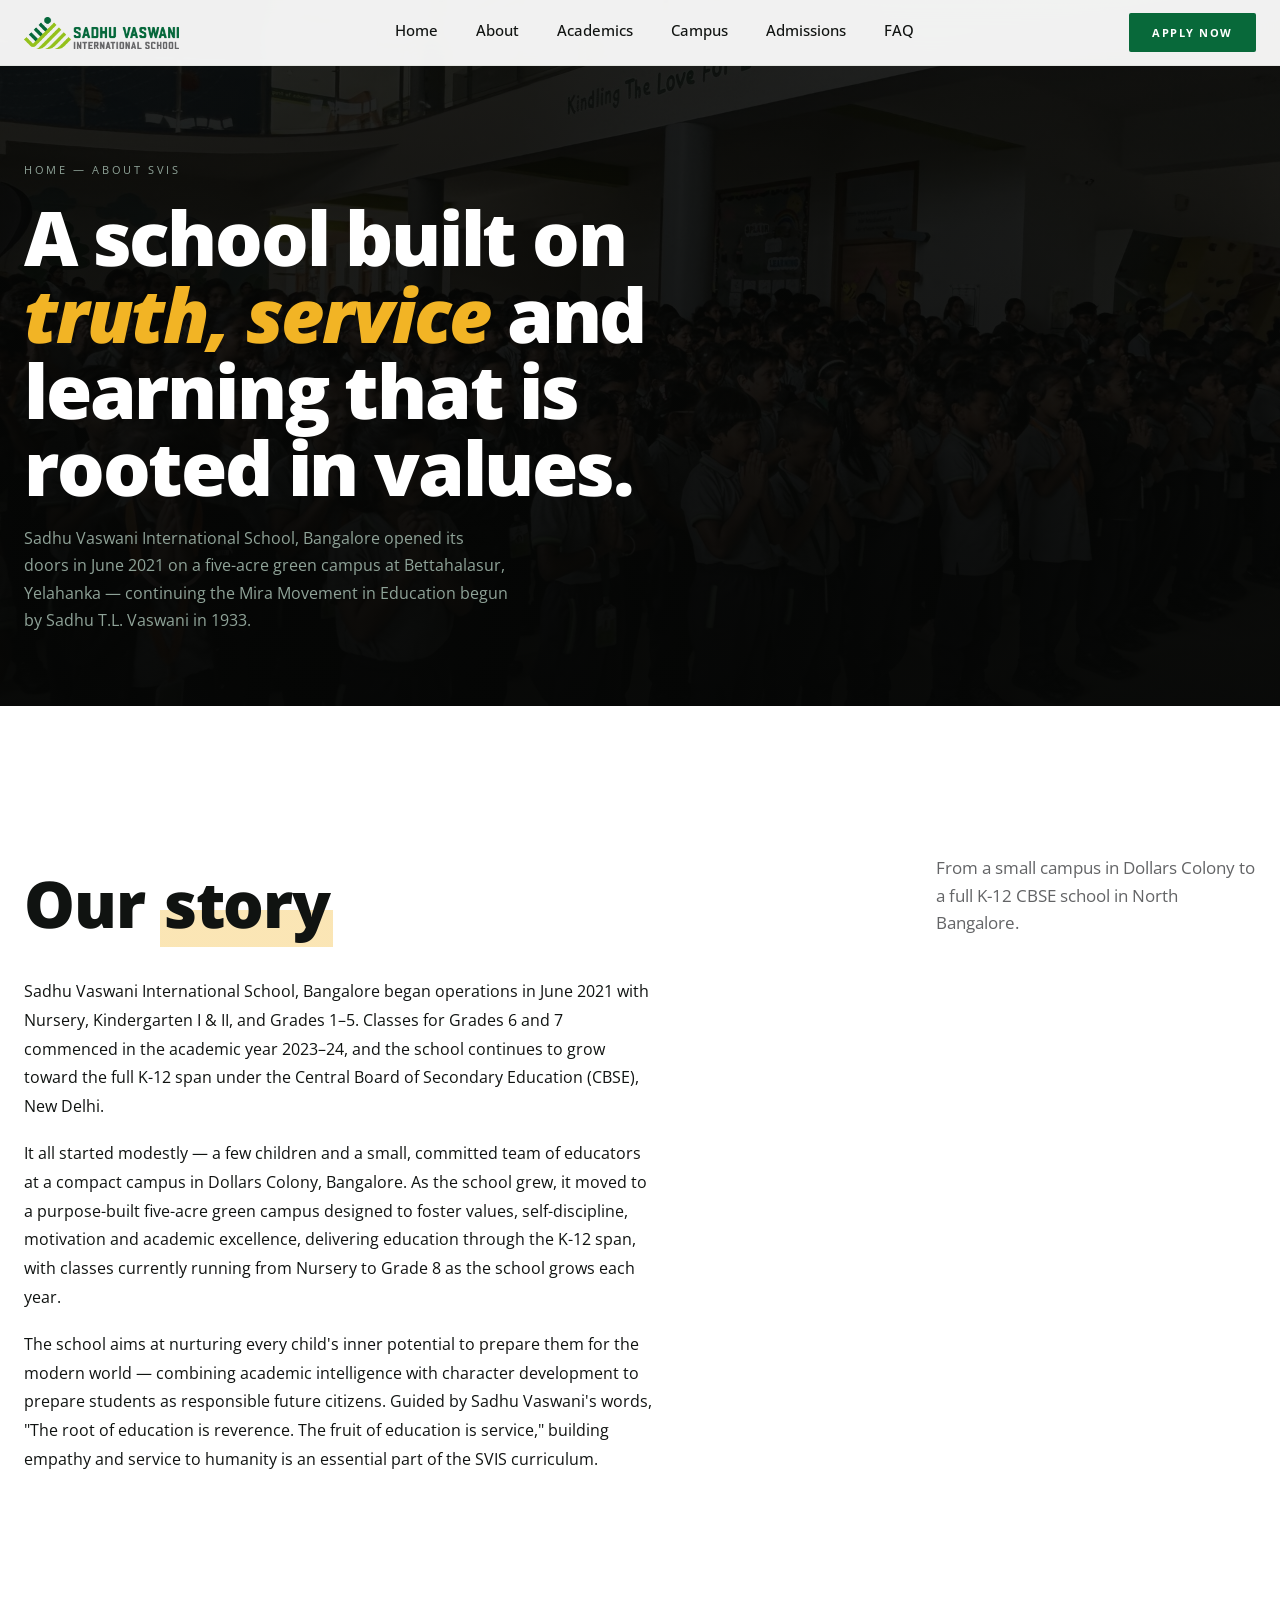
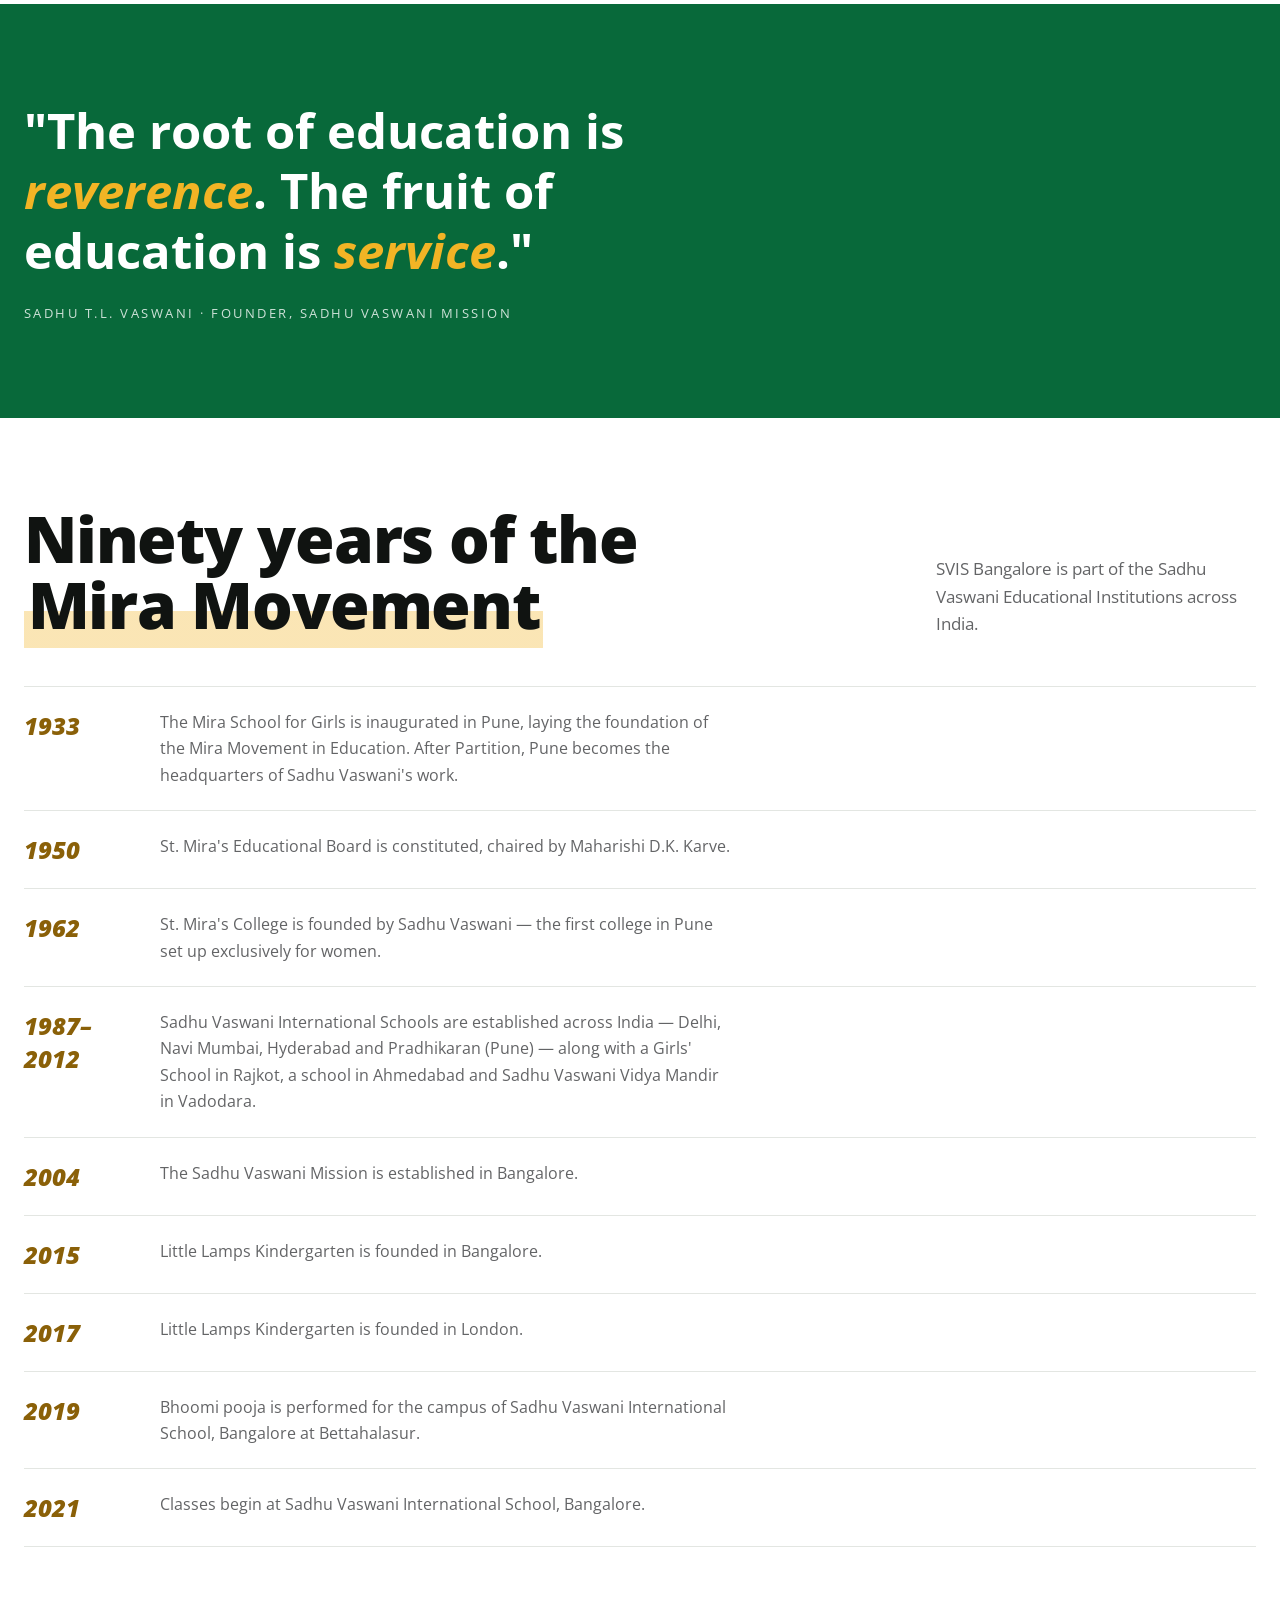
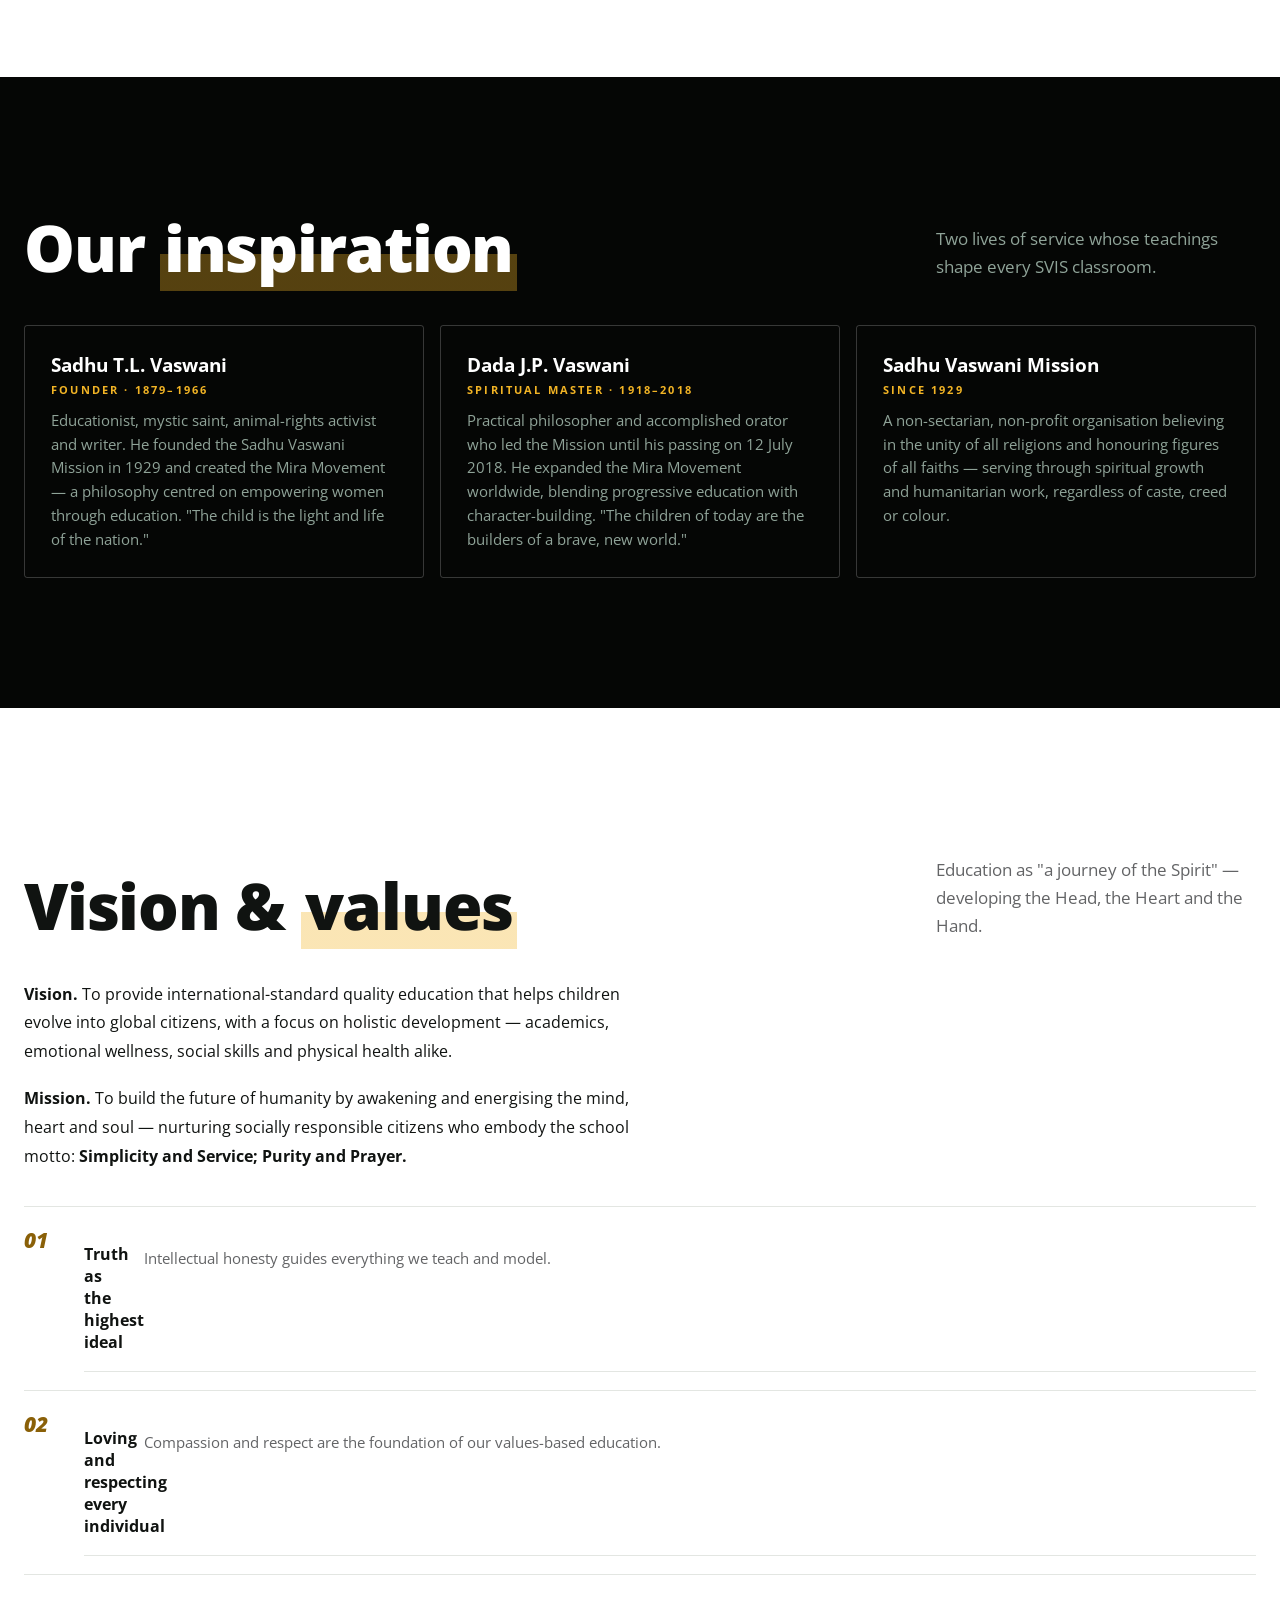
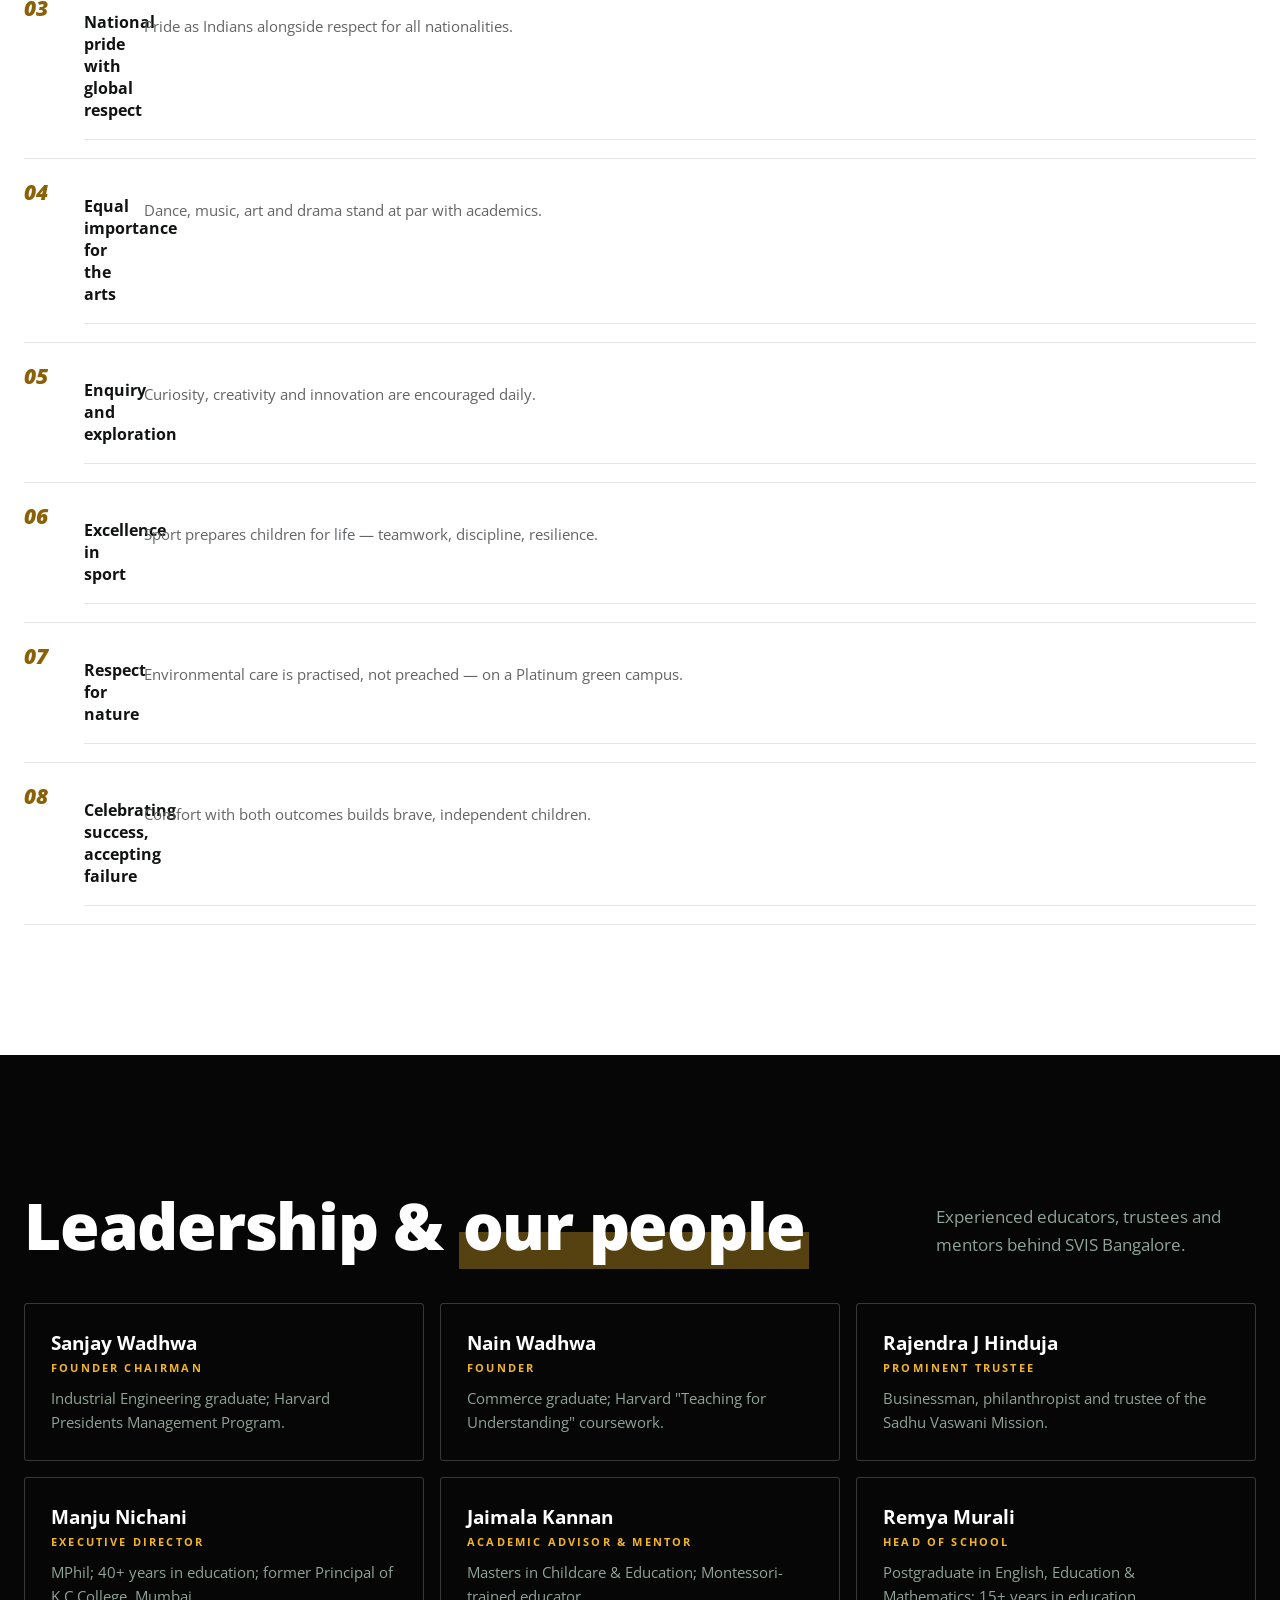
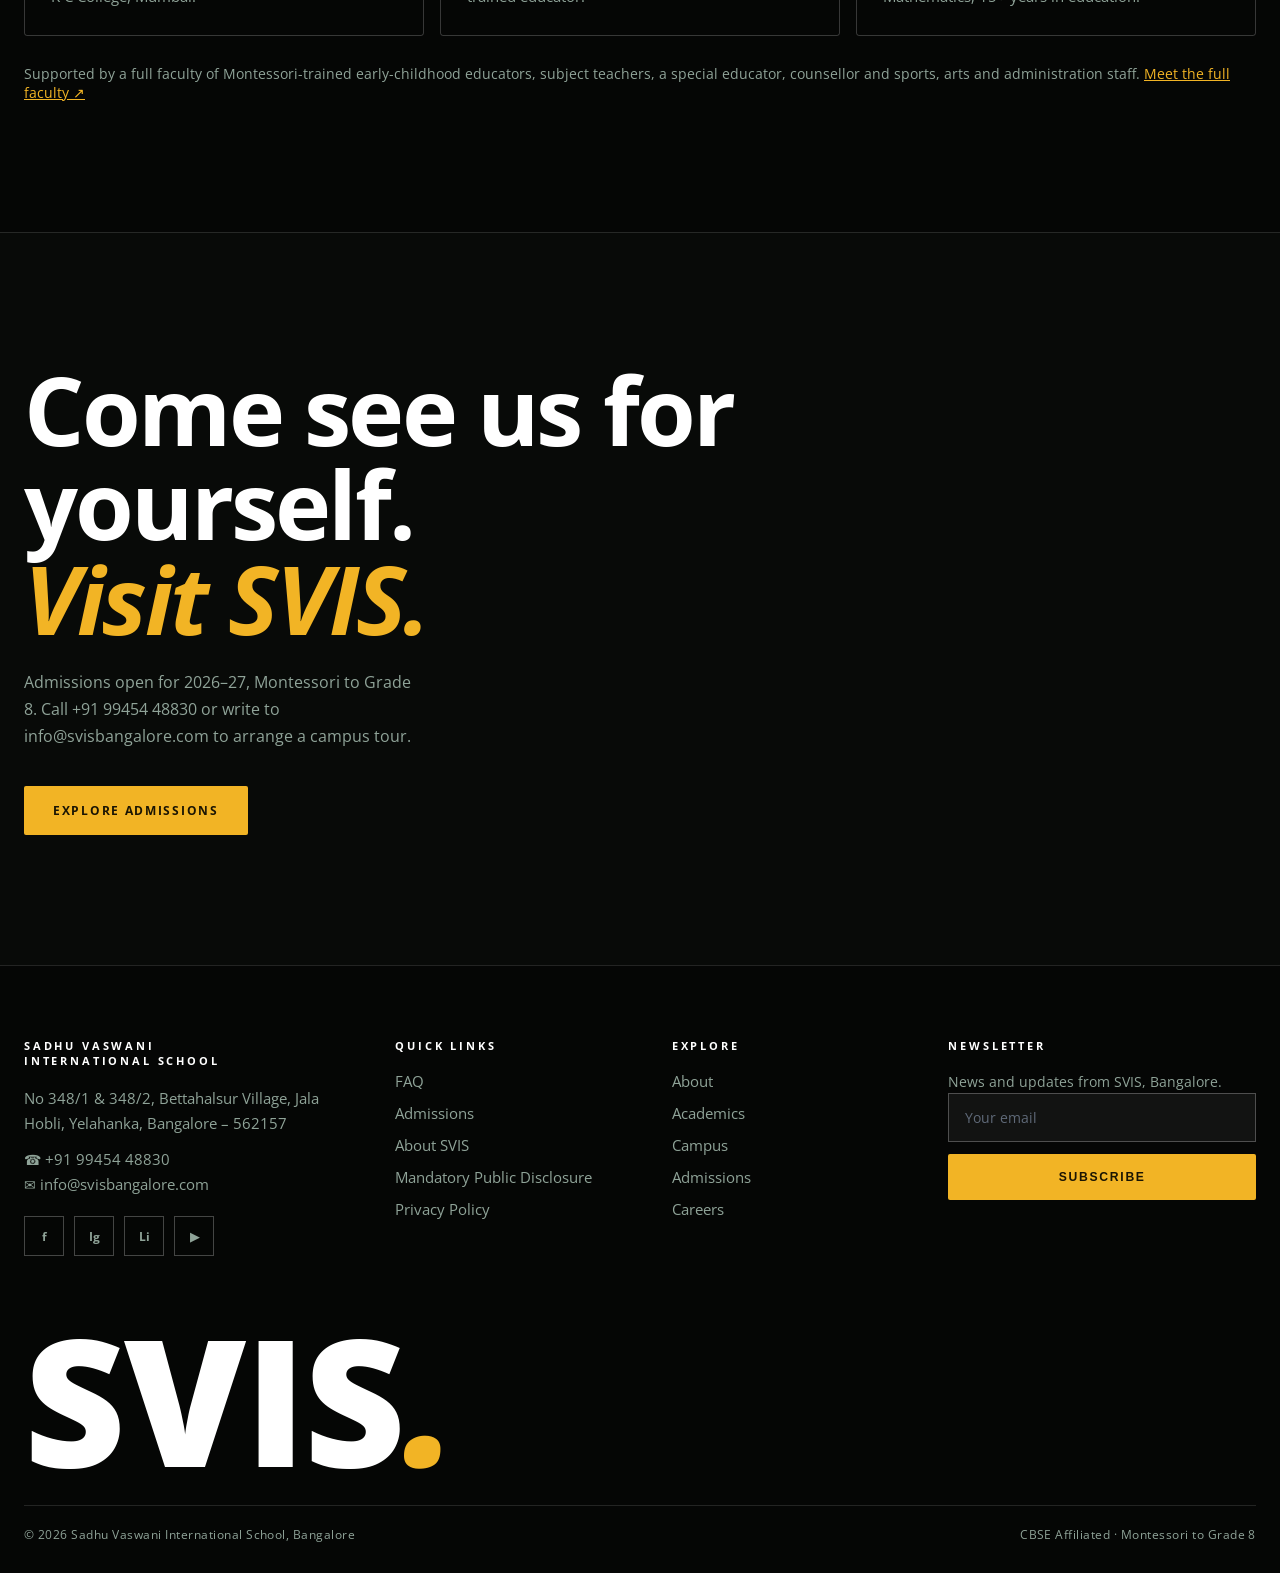
==== about.html @ 050aea16 "Rebuild as full SEO + AI-search-optimized multi-page site - 4 pages: home, about (history/inspiratio" ====
<!DOCTYPE html>
<html lang="en">
<head>
<meta charset="UTF-8">
<meta name="viewport" content="width=device-width, initial-scale=1.0">
<title>About SVIS Bangalore — History, Inspiration &amp; Values | Sadhu Vaswani International School</title>
<meta name="description" content="The story of Sadhu Vaswani International School Bangalore: founded June 2021 on a 5-acre green campus in Bettahalasur, Yelahanka, guided by the Mira Movement in Education of Sadhu T.L. Vaswani and Dada J.P. Vaswani. History, vision, mission and values.">
<link rel="canonical" href="https://svisbangalore.com/about.html">
<meta name="robots" content="index, follow, max-image-preview:large, max-snippet:-1">
<meta property="og:type" content="article">
<meta property="og:site_name" content="SVIS Bangalore">
<meta property="og:title" content="About SVIS Bangalore — History, Inspiration &amp; Values">
<meta property="og:description" content="Founded June 2021 on a 5-acre green campus in North Bangalore, part of the Sadhu Vaswani Mission's Mira Movement in Education since 1933.">
<meta property="og:url" content="https://svisbangalore.com/about.html">
<meta property="og:locale" content="en_IN">
<meta property="og:image" content="https://svisbangalore.com/images/hero-assembly-hall.jpg">
<meta name="twitter:card" content="summary_large_image">
<meta name="twitter:title" content="About SVIS Bangalore — History, Inspiration &amp; Values">
<meta name="twitter:description" content="Founded June 2021, part of the Mira Movement in Education. Vision, mission, values and leadership of SVIS Bangalore.">
<meta name="twitter:image" content="https://svisbangalore.com/images/hero-assembly-hall.jpg">
<link rel="icon" type="image/png" sizes="32x32" href="logo/favicon-32.png">
<link rel="icon" type="image/png" sizes="512x512" href="logo/favicon-512.png">
<link rel="apple-touch-icon" href="logo/favicon-512.png">
<link rel="preconnect" href="https://fonts.googleapis.com">
<link rel="preconnect" href="https://fonts.gstatic.com" crossorigin>
<link href="https://fonts.googleapis.com/css2?family=Open+Sans:ital,wght@0,300..800;1,300..800&display=swap" rel="stylesheet">
<link rel="stylesheet" href="assets/svis.css">
<script type="application/ld+json">
{
  "@context": "https://schema.org",
  "@graph": [
    {
      "@type": "AboutPage",
      "@id": "https://svisbangalore.com/about.html#webpage",
      "url": "https://svisbangalore.com/about.html",
      "name": "About SVIS Bangalore — History, Inspiration & Values",
      "description": "The story, history, inspiration, vision, mission, values and leadership of Sadhu Vaswani International School Bangalore.",
      "isPartOf": { "@id": "https://svisbangalore.com/#website" },
      "about": { "@id": "https://svisbangalore.com/#school" },
      "primaryImageOfPage": "https://svisbangalore.com/images/hero-assembly-hall.jpg",
      "inLanguage": "en-IN",
      "breadcrumb": { "@id": "https://svisbangalore.com/about.html#breadcrumb" }
    },
    {
      "@type": "BreadcrumbList",
      "@id": "https://svisbangalore.com/about.html#breadcrumb",
      "itemListElement": [
        { "@type": "ListItem", "position": 1, "name": "Home", "item": "https://svisbangalore.com/" },
        { "@type": "ListItem", "position": 2, "name": "About SVIS", "item": "https://svisbangalore.com/about.html" }
      ]
    }
  ]
}
</script>
<style>
  body{background:var(--paper)}
  .page-hero{position:relative;background:var(--navy-3);color:var(--on-navy);padding:clamp(120px,18vh,190px) 0 clamp(40px,7vw,72px)}
  .page-hero img{position:absolute;inset:0;width:100%;height:100%;object-fit:cover;opacity:.28}
  .page-hero .veil{position:absolute;inset:0;background:linear-gradient(180deg,rgba(5,6,5,.55),rgba(5,6,5,.92))}
  .page-hero .crumbs{position:relative;z-index:2;font-size:.68rem;letter-spacing:.24em;text-transform:uppercase;color:var(--on-navy-muted);margin-bottom:22px}
  .page-hero .crumbs a{color:inherit;text-decoration:none}
  .page-hero h1{position:relative;z-index:2;font-size:clamp(2.3rem,6.4vw,4.6rem);line-height:1.04;max-width:18ch;color:var(--on-navy)}
  .page-hero .lede{position:relative;z-index:2;margin-top:20px;max-width:54ch;color:var(--on-navy-muted);line-height:1.7}
  .prose{max-width:70ch;line-height:1.8;color:var(--text)}
  .prose+.prose{margin-top:18px}
  .timeline{margin-top:48px;border-top:1px solid var(--line)}
  .timeline div{display:grid;grid-template-columns:110px 1fr;gap:8px 26px;padding-block:22px;border-bottom:1px solid var(--line)}
  .timeline b{font-family:var(--disp);font-style:italic;font-weight:900;font-size:1.5rem;color:#8A6008}
  :root[data-theme="dark"] .timeline b{color:var(--gold)}
  .timeline p{color:var(--muted);line-height:1.65;max-width:64ch}
  .quote-band{background:var(--brand);color:#fff;padding-block:clamp(56px,8vw,96px)}
  .quote-band blockquote{font-family:var(--disp);font-size:clamp(1.6rem,4.6vw,3rem);line-height:1.25;font-weight:700;max-width:24ch}
  .quote-band blockquote em{font-style:italic;color:var(--gold)}
  .quote-band cite{display:block;margin-top:24px;font-style:normal;font-size:.78rem;letter-spacing:.2em;text-transform:uppercase;color:rgba(255,255,255,.8)}
  .leader{border:1px solid var(--line);border-radius:3px;padding:26px;background:var(--card)}
  .leader b{font-family:var(--disp);font-size:1.15rem;display:block}
  .leader .role{margin-top:5px;display:block;font-size:.68rem;letter-spacing:.2em;text-transform:uppercase;font-weight:700;color:var(--brand)}
  :root[data-theme="dark"] .leader .role{color:var(--gold)}
  .leader p{margin-top:12px;font-size:.9rem;line-height:1.65;color:var(--muted)}
  .leader-grid{margin-top:44px;display:grid;gap:16px}
  @media(min-width:760px){.leader-grid{grid-template-columns:repeat(3,1fr)}}
  .val-list{margin-top:36px;display:grid;gap:0;border-top:1px solid var(--line)}
  .val-list div{display:grid;grid-template-columns:44px 1fr;gap:16px;padding-block:18px;border-bottom:1px solid var(--line);align-items:start}
  .val-list .n{font-family:var(--disp);font-style:italic;font-weight:900;color:#8A6008;font-size:1.3rem;line-height:1.4}
  :root[data-theme="dark"] .val-list .n{color:var(--gold)}
  .val-list b{font-weight:700}
  .val-list p{color:var(--muted);font-size:.92rem;line-height:1.6;margin-top:4px}
</style>
</head>
<body>
<script>document.documentElement.dataset.theme = document.documentElement.dataset.theme || 'light';</script>

<header class="site scrolled">
  <div class="site-in">
    <a class="logo" href="index.html">
      <img class="logo-full" src="logo/logo-full-color.png" width="2000" height="413" alt="Sadhu Vaswani International School, Bangalore">
      <img class="logo-mark" src="logo/logo-mark-color.png" width="1200" height="818" alt="Sadhu Vaswani International School, Bangalore">
    </a>
    <nav class="desk" aria-label="Primary">
      <a href="index.html">Home</a>
      <a href="about.html" aria-current="page">About</a>
      <a href="index.html#academics">Academics</a>
      <a href="index.html#campus">Campus</a>
      <a href="admissions.html">Admissions</a>
      <a href="faq.html">FAQ</a>
    </nav>
    <div class="hdr-cta">
      <a class="btn btn-primary" href="admissions.html">Apply Now</a>
      <button class="burger" onclick="toggleNav(true)" aria-label="Open menu"><span></span><span></span></button>
    </div>
  </div>
</header>

<div class="mobile-nav" id="mobileNav">
  <button class="close" onclick="toggleNav(false)" aria-label="Close menu">✕</button>
  <a class="mlink" href="index.html" onclick="toggleNav(false)">Home</a>
  <a class="mlink" href="about.html" onclick="toggleNav(false)">About</a>
  <a class="mlink" href="index.html#academics" onclick="toggleNav(false)">Academics</a>
  <a class="mlink" href="admissions.html" onclick="toggleNav(false)">Admissions</a>
  <a class="mlink" href="faq.html" onclick="toggleNav(false)">FAQ</a>
  <a class="btn btn-gold mnav-cta" href="admissions.html" onclick="toggleNav(false)">Apply Now</a>
</div>
<main>

<!-- PAGE HERO -->
<section class="page-hero">
  <img src="images/hero-assembly-hall.jpg" width="1920" height="1440" alt="The atrium of Sadhu Vaswani International School Bangalore beneath the words 'Kindling The Love For Learning.'" fetchpriority="high">
  <div class="veil"></div>
  <div class="wrap">
    <p class="crumbs"><a href="index.html">Home</a> — About SVIS</p>
    <h1>A school built on <em style="color:var(--gold)">truth, service</em> and learning that is rooted in values.</h1>
    <p class="lede">Sadhu Vaswani International School, Bangalore opened its doors in June 2021 on a five-acre green campus at Bettahalasur, Yelahanka — continuing the Mira Movement in Education begun by Sadhu T.L. Vaswani in 1933.</p>
  </div>
</section>

<!-- STORY -->
<section id="story">
  <div class="wrap">
    <header class="sh" data-reveal>
      <h2 class="sh-h">Our <span class="hl">story</span></h2>
      <p class="section-sub" style="align-self:end">From a small campus in Dollars Colony to a full K-12 CBSE school in North Bangalore.</p>
    </header>
    <div style="margin-top:40px">
      <p class="prose">Sadhu Vaswani International School, Bangalore began operations in June 2021 with Nursery, Kindergarten I &amp; II, and Grades 1–5. Classes for Grades 6 and 7 commenced in the academic year 2023–24, and the school continues to grow toward the full K-12 span under the Central Board of Secondary Education (CBSE), New Delhi.</p>
      <p class="prose">It all started modestly — a few children and a small, committed team of educators at a compact campus in Dollars Colony, Bangalore. As the school grew, it moved to a purpose-built five-acre green campus designed to foster values, self-discipline, motivation and academic excellence, delivering education through the K-12 span, with classes currently running from Nursery to Grade 8 as the school grows each year.</p>
      <p class="prose">The school aims at nurturing every child's inner potential to prepare them for the modern world — combining academic intelligence with character development to prepare students as responsible future citizens. Guided by Sadhu Vaswani's words, "The root of education is reverence. The fruit of education is service," building empathy and service to humanity is an essential part of the SVIS curriculum.</p>
    </div>
  </div>
</section>

<!-- QUOTE -->
<section class="quote-band">
  <div class="wrap">
    <blockquote>"The root of education is <em>reverence</em>. The fruit of education is <em>service</em>."</blockquote>
    <cite>Sadhu T.L. Vaswani · Founder, Sadhu Vaswani Mission</cite>
  </div>
</section>

<!-- HISTORY -->
<section id="history" style="padding-top:clamp(48px,7vw,88px)">
  <div class="wrap">
    <header class="sh" data-reveal>
      <h2 class="sh-h">Ninety years of the <span class="hl">Mira Movement</span></h2>
      <p class="section-sub" style="align-self:end">SVIS Bangalore is part of the Sadhu Vaswani Educational Institutions across India.</p>
    </header>
    <div class="timeline">
      <div><b>1933</b><p>The Mira School for Girls is inaugurated in Pune, laying the foundation of the Mira Movement in Education. After Partition, Pune becomes the headquarters of Sadhu Vaswani's work.</p></div>
      <div><b>1950</b><p>St. Mira's Educational Board is constituted, chaired by Maharishi D.K. Karve.</p></div>
      <div><b>1962</b><p>St. Mira's College is founded by Sadhu Vaswani — the first college in Pune set up exclusively for women.</p></div>
      <div><b>1987–2012</b><p>Sadhu Vaswani International Schools are established across India — Delhi, Navi Mumbai, Hyderabad and Pradhikaran (Pune) — along with a Girls' School in Rajkot, a school in Ahmedabad and Sadhu Vaswani Vidya Mandir in Vadodara.</p></div>
      <div><b>2004</b><p>The Sadhu Vaswani Mission is established in Bangalore.</p></div>
      <div><b>2015</b><p>Little Lamps Kindergarten is founded in Bangalore.</p></div>
      <div><b>2017</b><p>Little Lamps Kindergarten is founded in London.</p></div>
      <div><b>2019</b><p>Bhoomi pooja is performed for the campus of Sadhu Vaswani International School, Bangalore at Bettahalasur.</p></div>
      <div><b>2021</b><p>Classes begin at Sadhu Vaswani International School, Bangalore.</p></div>
    </div>
  </div>
</section>

<!-- INSPIRATION -->
<section class="on-navy" id="inspiration">
  <div class="wrap">
    <header class="sh" data-reveal>
      <h2 class="sh-h">Our <span class="hl">inspiration</span></h2>
      <p class="section-sub" style="align-self:end">Two lives of service whose teachings shape every SVIS classroom.</p>
    </header>
    <div class="leader-grid">
      <article class="leader" style="background:transparent;color:var(--on-navy-muted);border-color:rgba(255,255,255,.2)">
        <b style="color:var(--on-navy)">Sadhu T.L. Vaswani</b>
        <span class="role" style="color:var(--gold)">Founder · 1879–1966</span>
        <p style="color:var(--on-navy-muted)">Educationist, mystic saint, animal-rights activist and writer. He founded the Sadhu Vaswani Mission in 1929 and created the Mira Movement — a philosophy centred on empowering women through education. "The child is the light and life of the nation."</p>
      </article>
      <article class="leader" style="background:transparent;color:var(--on-navy-muted);border-color:rgba(255,255,255,.2)">
        <b style="color:var(--on-navy)">Dada J.P. Vaswani</b>
        <span class="role" style="color:var(--gold)">Spiritual Master · 1918–2018</span>
        <p style="color:var(--on-navy-muted)">Practical philosopher and accomplished orator who led the Mission until his passing on 12 July 2018. He expanded the Mira Movement worldwide, blending progressive education with character-building. "The children of today are the builders of a brave, new world."</p>
      </article>
      <article class="leader" style="background:transparent;color:var(--on-navy-muted);border-color:rgba(255,255,255,.2)">
        <b style="color:var(--on-navy)">Sadhu Vaswani Mission</b>
        <span class="role" style="color:var(--gold)">Since 1929</span>
        <p style="color:var(--on-navy-muted)">A non-sectarian, non-profit organisation believing in the unity of all religions and honouring figures of all faiths — serving through spiritual growth and humanitarian work, regardless of caste, creed or colour.</p>
      </article>
    </div>
  </div>
</section>

<!-- VALUES -->
<section id="values">
  <div class="wrap">
    <header class="sh" data-reveal>
      <h2 class="sh-h">Vision &amp; <span class="hl">values</span></h2>
      <p class="section-sub" style="align-self:end">Education as "a journey of the Spirit" — developing the Head, the Heart and the Hand.</p>
    </header>
    <div style="margin-top:40px">
      <p class="prose"><b>Vision.</b> To provide international-standard quality education that helps children evolve into global citizens, with a focus on holistic development — academics, emotional wellness, social skills and physical health alike.</p>
      <p class="prose"><b>Mission.</b> To build the future of humanity by awakening and energising the mind, heart and soul — nurturing socially responsible citizens who embody the school motto: <b>Simplicity and Service; Purity and Prayer.</b></p>
    </div>
    <div class="val-list">
      <div><span class="n">01</span><div><b>Truth as the highest ideal</b><p>Intellectual honesty guides everything we teach and model.</p></div></div>
      <div><span class="n">02</span><div><b>Loving and respecting every individual</b><p>Compassion and respect are the foundation of our values-based education.</p></div></div>
      <div><span class="n">03</span><div><b>National pride with global respect</b><p>Pride as Indians alongside respect for all nationalities.</p></div></div>
      <div><span class="n">04</span><div><b>Equal importance for the arts</b><p>Dance, music, art and drama stand at par with academics.</p></div></div>
      <div><span class="n">05</span><div><b>Enquiry and exploration</b><p>Curiosity, creativity and innovation are encouraged daily.</p></div></div>
      <div><span class="n">06</span><div><b>Excellence in sport</b><p>Sport prepares children for life — teamwork, discipline, resilience.</p></div></div>
      <div><span class="n">07</span><div><b>Respect for nature</b><p>Environmental care is practised, not preached — on a Platinum green campus.</p></div></div>
      <div><span class="n">08</span><div><b>Celebrating success, accepting failure</b><p>Comfort with both outcomes builds brave, independent children.</p></div></div>
    </div>
  </div>
</section>

<!-- LEADERSHIP -->
<section class="on-navy" id="leadership">
  <div class="wrap">
    <header class="sh" data-reveal>
      <h2 class="sh-h">Leadership &amp; <span class="hl">our people</span></h2>
      <p class="section-sub" style="align-self:end">Experienced educators, trustees and mentors behind SVIS Bangalore.</p>
    </header>
    <div class="leader-grid">
      <article class="leader" style="background:transparent;color:var(--on-navy-muted);border-color:rgba(255,255,255,.2)">
        <b style="color:var(--on-navy)">Sanjay Wadhwa</b><span class="role" style="color:var(--gold)">Founder Chairman</span>
        <p style="color:var(--on-navy-muted)">Industrial Engineering graduate; Harvard Presidents Management Program.</p>
      </article>
      <article class="leader" style="background:transparent;color:var(--on-navy-muted);border-color:rgba(255,255,255,.2)">
        <b style="color:var(--on-navy)">Nain Wadhwa</b><span class="role" style="color:var(--gold)">Founder</span>
        <p style="color:var(--on-navy-muted)">Commerce graduate; Harvard "Teaching for Understanding" coursework.</p>
      </article>
      <article class="leader" style="background:transparent;color:var(--on-navy-muted);border-color:rgba(255,255,255,.2)">
        <b style="color:var(--on-navy)">Rajendra J Hinduja</b><span class="role" style="color:var(--gold)">Prominent Trustee</span>
        <p style="color:var(--on-navy-muted)">Businessman, philanthropist and trustee of the Sadhu Vaswani Mission.</p>
      </article>
      <article class="leader" style="background:transparent;color:var(--on-navy-muted);border-color:rgba(255,255,255,.2)">
        <b style="color:var(--on-navy)">Manju Nichani</b><span class="role" style="color:var(--gold)">Executive Director</span>
        <p style="color:var(--on-navy-muted)">MPhil; 40+ years in education; former Principal of K C College, Mumbai.</p>
      </article>
      <article class="leader" style="background:transparent;color:var(--on-navy-muted);border-color:rgba(255,255,255,.2)">
        <b style="color:var(--on-navy)">Jaimala Kannan</b><span class="role" style="color:var(--gold)">Academic Advisor &amp; Mentor</span>
        <p style="color:var(--on-navy-muted)">Masters in Childcare &amp; Education; Montessori-trained educator.</p>
      </article>
      <article class="leader" style="background:transparent;color:var(--on-navy-muted);border-color:rgba(255,255,255,.2)">
        <b style="color:var(--on-navy)">Remya Murali</b><span class="role" style="color:var(--gold)">Head of School</span>
        <p style="color:var(--on-navy-muted)">Postgraduate in English, Education &amp; Mathematics; 15+ years in education.</p>
      </article>
    </div>
    <p style="margin-top:28px;font-size:.86rem;color:var(--on-navy-muted)">Supported by a full faculty of Montessori-trained early-childhood educators, subject teachers, a special educator, counsellor and sports, arts and administration staff. <a href="https://svisbangalore.com/faculty/" style="color:var(--gold)">Meet the full faculty ↗</a></p>
  </div>
</section>

<section class="cta-band on-navy" style="background:var(--navy-2);border-top:1px solid rgba(255,255,255,.12)">
  <div class="wrap">
    <h2><span class="line"><span class="line-in">Come see us for</span></span><span class="line"><span class="line-in">yourself. <em>Visit SVIS.</em></span></span></h2>
    <p>Admissions open for 2026–27, Montessori to Grade 8. Call +91 99454 48830 or write to info@svisbangalore.com to arrange a campus tour.</p>
    <a class="btn btn-gold" href="admissions.html">Explore Admissions</a>
  </div>
</section>

</main>

<footer class="site">
  <div class="wrap">
    <div class="f-grid">
      <div>
        <h2 class="f-h">Sadhu Vaswani International School</h2>
        <p style="line-height:1.7;max-width:34ch">No 348/1 &amp; 348/2, Bettahalsur Village, Jala Hobli, Yelahanka, Bangalore – 562157</p>
        <p style="margin-top:12px;line-height:1.7">☎ +91 99454 48830<br>✉ info@svisbangalore.com</p>
        <div class="f-social">
          <a href="https://www.facebook.com/svisbangalore" target="_blank" rel="noopener" aria-label="Facebook (f)">f</a><a href="https://www.instagram.com/svisbangalore" target="_blank" rel="noopener" aria-label="Instagram (Ig)">Ig</a><a href="https://www.linkedin.com/company/svisbangalore" target="_blank" rel="noopener" aria-label="LinkedIn (Li)">Li</a><a href="https://www.youtube.com/@SVISBangalore" target="_blank" rel="noopener" aria-label="YouTube (▶)">▶</a>
        </div>
      </div>
      <div>
        <h2 class="f-h">Quick Links</h2>
        <ul><li><a href="faq.html">FAQ</a></li><li><a href="admissions.html">Admissions</a></li><li><a href="about.html">About SVIS</a></li><li><a href="https://svisbangalore.com/mandatory-public-disclosure/">Mandatory Public Disclosure</a></li><li><a href="https://svisbangalore.com/privacy-policy/">Privacy Policy</a></li></ul>
      </div>
      <div>
        <h2 class="f-h">Explore</h2>
        <ul><li><a href="about.html">About</a></li><li><a href="index.html#academics">Academics</a></li><li><a href="index.html#campus">Campus</a></li><li><a href="admissions.html">Admissions</a></li><li><a href="https://svisbangalore.com/careers/">Careers</a></li></ul>
      </div>
      <div class="f-news">
        <h2 class="f-h">Newsletter</h2>
        <p style="font-size:.86rem;line-height:1.6">News and updates from SVIS, Bangalore.</p>
        <form onsubmit="return false">
          <input type="email" name="newsletter-email" id="nlEmail" autocomplete="email" placeholder="Your email" aria-label="Email for newsletter">
          <button class="btn btn-gold" type="submit">Subscribe</button>
        </form>
      </div>
    </div>
    <div class="f-mark" aria-hidden="true">SVIS<em>.</em></div>
    <div class="f-base">
      <span>© 2026 Sadhu Vaswani International School, Bangalore</span>
      <span>CBSE Affiliated · Montessori to Grade 8</span>
    </div>
  </div>
</footer>

<div class="sticky-cta">
  <a class="btn btn-primary" href="tel:+919945448830">Call +91 99454 48830</a>
  <a class="wa" href="https://wa.me/919945448830" target="_blank" rel="noopener" aria-label="WhatsApp">
    <svg width="22" height="22" viewBox="0 0 24 24" fill="currentColor"><path d="M12 2a10 10 0 0 0-8.6 15.1L2 22l5-1.3A10 10 0 1 0 12 2Zm0 18.2c-1.5 0-3-.4-4.3-1.2l-.3-.2-3 .8.8-2.9-.2-.3A8.2 8.2 0 1 1 12 20.2Zm4.6-6.1c-.3-.1-1.5-.7-1.7-.8-.2-.1-.4-.1-.6.1-.2.3-.6.8-.8 1-.1.2-.3.2-.5.1a6.7 6.7 0 0 1-3.3-2.9c-.3-.4.2-.4.6-1.3.1-.2 0-.4 0-.5L9.2 8c-.2-.4-.4-.4-.6-.4h-.5c-.2 0-.5.1-.7.3-.9.9-1.1 2.2-.2 3.9a11 11 0 0 0 4.4 4c1.7.8 2.5.9 3.4.7.5-.1 1.5-.6 1.7-1.2.2-.6.2-1.1.1-1.2 0-.1-.2-.2-.2-.2Z"/></svg>
  </a>
</div>

<script>
  window.toggleNav = function(open){
    document.getElementById('mobileNav').classList.toggle('open', open);
    document.getElementById('siteHeader').style.visibility = open ? 'hidden' : '';
    document.body.style.overflow = open ? 'hidden' : '';
  };
</script>
</body>
</html>
---- assets/svis.css ----
/* ============ TOKENS ============ */
  :root{
    --brand:#08693A; --brand-deep:#054D29;
    --navy:#0B0D0B; --navy-2:#080A08; --navy-3:#050605;
    --paper:#FFFFFF; --card:#FFFFFF; --line:#E3E6E2;
    --gold:#F2B425; --gold-deep:#C98F12; --leaf:#8EC640; --lime:#8EC640; --sky:#DCE5DE;
    --text:#101311; --muted:#636466;
    --eyebrow:#08693A;
    --on-navy:#FFFFFF; --on-navy-muted:#8FA398;
    --disp:"Open Sans",-apple-system,"Segoe UI",sans-serif;
    --body:"Open Sans",-apple-system,"Segoe UI",sans-serif;
  }
  @media (prefers-color-scheme: dark){
    :root:not([data-theme="light"]){
      --navy:#0B0D0B; --navy-2:#080A08; --navy-3:#050605;
      --paper:#0E100E; --card:#181B18; --line:#2A2E2A;
      --text:#F2F4F0; --muted:#9AA39A;
      --eyebrow:#8EC640;
      --on-navy:#FFFFFF; --on-navy-muted:#8FA398;
    }
  }
  :root[data-theme="dark"]{
    --navy:#0B0D0B; --navy-2:#080A08; --navy-3:#050605;
    --paper:#0E100E; --card:#181B18; --line:#2A2E2A;
    --text:#F2F4F0; --muted:#9AA39A;
    --eyebrow:#8EC640;
    --on-navy:#FFFFFF; --on-navy-muted:#8FA398;
  }

  *{margin:0;padding:0;box-sizing:border-box}
  html{scroll-behavior:smooth;font-size-adjust:0.545}
  body{font-family:var(--body);color:var(--text);background:var(--paper);-webkit-font-smoothing:antialiased;overflow-x:hidden}
  img{max-width:100%;display:block;height:auto}
  a{color:inherit}
  h1,h2,h3{font-family:var(--disp);font-weight:800;letter-spacing:-.03em;text-wrap:balance}
  ::selection{background:var(--gold);color:#1B1503}

  .wrap{max-width:1280px;margin-inline:auto;padding-inline:24px}

  /* section header: statement + marginal note */
  .sh{display:grid;grid-template-columns:minmax(0,1fr) minmax(240px,320px);gap:clamp(24px,4vw,72px);align-items:end}
  .sh-h{font-size:clamp(2.1rem,5.2vw,3.9rem);line-height:1.06;letter-spacing:-.02em;font-weight:800;max-width:22ch}
  .sh-h .hl{background:linear-gradient(transparent 58%,color-mix(in srgb,var(--gold) 34%,transparent) 58%);-webkit-box-decoration-break:clone;box-decoration-break:clone;padding:0 .06em}
  :root[data-theme="dark"] .sh-h .hl{background:linear-gradient(transparent 58%,color-mix(in srgb,var(--gold) 30%,transparent) 58%)}
  @media(max-width:860px){
    .sh{grid-template-columns:1fr;gap:18px}
  }

  .section-h{font-size:clamp(2.1rem,5.2vw,3.9rem);line-height:1.06;letter-spacing:-.02em;font-weight:800;max-width:22ch}
  .section-sub{color:var(--muted);margin-top:18px;max-width:52ch;font-size:1.02rem;line-height:1.7}
  .on-navy{background:var(--navy-3);color:var(--on-navy)}
  .on-navy .section-sub{color:var(--on-navy-muted)}
  section{padding-block:clamp(72px,11vw,130px)}

  /* buttons */
  .btn{
    display:inline-flex;align-items:center;gap:10px;border-radius:2px;
    padding:15px 28px;font-weight:700;font-size:.76rem;letter-spacing:.14em;text-transform:uppercase;
    text-decoration:none;border:1.5px solid transparent;cursor:pointer;
    transition:background .25s,color .25s,border-color .25s,transform .25s;
  }
  .btn:active{transform:scale(.98)}
  .btn-primary{background:var(--brand);color:#fff}
  .btn-primary:hover{background:var(--brand-deep)}
  .btn-gold{background:var(--gold);color:#1B1503}
  .btn-gold:hover{background:var(--brand-deep);color:#fff}
  .btn-ghost{border-color:rgba(255,255,255,.5);color:var(--on-navy)}
  .btn-ghost:hover{background:var(--on-navy);color:var(--navy-3)}
  .btn-line{border-color:var(--text);color:var(--text)}
  .btn-line:hover{background:var(--text);color:var(--paper)}
  .btn .arr{font-family:var(--disp);font-size:1rem;letter-spacing:0;text-transform:none}

  /* duotone image treatment */
  .duo{position:relative;background:var(--brand);overflow:hidden}
  .duo img{
    width:100%;height:100%;object-fit:cover;
    filter:grayscale(1) contrast(1.08) brightness(.92);
    mix-blend-mode:luminosity;
  }
  .duo img.gen{filter:none;mix-blend-mode:normal}
  .duo.green{background:var(--leaf)}
  .duo.navy{background:var(--navy)}
  .duo.deep{background:var(--navy-2)}
  .duo .grain{position:absolute;inset:0;background:linear-gradient(160deg,rgba(16,29,64,0) 55%,rgba(16,29,64,.55));pointer-events:none}
  .duo .ptag{
    position:absolute;top:16px;left:16px;z-index:3;background:rgba(12,22,49,.72);color:var(--on-navy);
    font-size:.6rem;letter-spacing:.2em;text-transform:uppercase;padding:7px 12px;
    -webkit-backdrop-filter:blur(4px);backdrop-filter:blur(4px);
  }

  /* ============ LOADER ============ */
  #loader{position:fixed;inset:0;z-index:200;background:var(--paper);color:var(--text);display:none;flex-direction:column;align-items:center;justify-content:center;gap:22px}
  #loader .l-mark{font-family:var(--disp);font-size:clamp(3rem,10vw,5rem);font-weight:600;letter-spacing:.04em}
  #loader .l-mark em{font-style:italic;color:var(--gold)}
  #loader .l-bar{width:min(240px,54vw);height:1px;background:var(--line)}
  #loader .l-bar i{display:block;height:100%;width:0;background:var(--gold)}
  #loader .l-pct{font-size:.68rem;letter-spacing:.3em;color:var(--muted)}

  #progress{position:fixed;top:0;left:0;height:2px;width:0;background:var(--gold);z-index:120}

  /* ============ UTILITY + HEADER ============ */
  header.site{position:fixed;top:0;left:0;right:0;z-index:200;background:transparent;border-bottom:1px solid transparent;transition:background .4s ease,border-color .4s ease,-webkit-backdrop-filter .4s ease;transition:background .4s ease,border-color .4s ease,backdrop-filter .4s ease}
  header.site::before{content:"";position:absolute;inset:0;z-index:-1;background:linear-gradient(180deg,rgba(0,0,0,.5),rgba(0,0,0,0));opacity:1;transition:opacity .4s ease;pointer-events:none}
  header.site.scrolled::before{opacity:0}
  header.site.scrolled{background:color-mix(in srgb,var(--paper) 94%,transparent);-webkit-backdrop-filter:blur(14px);backdrop-filter:blur(14px);border-bottom-color:var(--line)}
  .site-in{display:flex;align-items:center;justify-content:space-between;max-width:1280px;margin-inline:auto;padding:22px 24px;transition:padding .4s ease}
  header.site.scrolled .site-in{padding:13px 24px}
  .logo{display:flex;align-items:center;gap:12px;text-decoration:none}
  .logo img{height:38px;width:auto;display:block;transition:height .4s ease}
  header.site.scrolled .logo img{height:32px}
  .logo .logo-mark{display:none}
  @media(max-width:560px){
    .logo .logo-full{display:none}
    .logo .logo-mark{display:block;height:36px}
    header.site.scrolled .logo .logo-mark{height:30px}
  }
  nav.desk{display:none;gap:38px;font-size:.92rem;font-weight:500}
  nav.desk a{position:relative;text-decoration:none;color:var(--on-navy);padding-bottom:5px}
  nav.desk a::after{content:"";position:absolute;left:0;bottom:0;width:100%;height:1.5px;background:currentColor;transform:scaleX(0);transform-origin:right;transition:transform .35s ease}
  nav.desk a:hover::after{transform:scaleX(1);transform-origin:left}
  header.site.scrolled nav.desk a{color:var(--text)}
  .hdr-cta{display:flex;align-items:center;gap:14px}
  .hdr-cta .btn{padding:11px 22px;font-size:.68rem;letter-spacing:.14em}
  .burger{display:grid;place-items:center;gap:5px;width:40px;height:40px;border:none;background:none;cursor:pointer;flex:none;color:var(--on-navy)}
  header.site.scrolled .burger{color:var(--text)}
  .burger span{display:block;width:20px;height:1.5px;background:currentColor}
  .burger span:last-child{width:12px;align-self:flex-end;transition:width .3s ease}
  .burger:hover span:last-child{width:20px}
  @media(min-width:1000px){
    nav.desk{display:flex}.burger{display:none}
  }

  .mobile-nav{position:fixed;inset:0;z-index:160;background:var(--navy-3);color:var(--on-navy);padding:24px;display:none;flex-direction:column}
  .mobile-nav.open{display:flex}
  .mobile-nav a.mlink{color:inherit;text-decoration:none;font-family:var(--disp);font-size:2rem;padding:13px 0;border-bottom:1px solid rgba(255,255,255,.12)}
  .mobile-nav .close{align-self:end;background:none;border:1px solid rgba(255,255,255,.3);color:var(--on-navy);width:44px;height:44px;font-size:1.1rem;cursor:pointer;margin-bottom:18px}
  .mobile-nav .mnav-cta{margin-top:26px;justify-content:center}

  /* ============ HERO ============ */
  .hero{position:relative;color:var(--on-navy);overflow:hidden;min-height:100svh;display:flex;align-items:flex-end}
  .hero-bg{position:absolute;inset:0;z-index:0;background:var(--navy-3)}
  .hero-bg img{width:100%;height:100%;object-fit:cover;will-change:transform;transform:scale(1.17);transform-origin:50% 60%}
  .hero-veil{position:absolute;inset:0;z-index:1;background:linear-gradient(180deg,rgba(5,6,5,.32) 0%,rgba(5,6,5,.5) 30%,rgba(5,6,5,.78) 60%,rgba(5,6,5,.96) 100%)}
  .hero-inner{position:relative;z-index:2;width:100%;padding-block:clamp(110px,22vh,190px) clamp(56px,8vh,96px)}
  .hero-copy{max-width:46rem}
  .hero .kicker{display:inline-flex;align-items:center;gap:10px;border:1px solid rgba(255,255,255,.35);padding:9px 18px;font-size:.7rem;letter-spacing:.2em;text-transform:uppercase;color:var(--on-navy);background:rgba(8,10,8,.35);-webkit-backdrop-filter:blur(6px);backdrop-filter:blur(6px)}
  .hero .kicker i{width:7px;height:7px;background:var(--lime);flex:none}
  .hero h1{margin-top:28px;font-size:clamp(2.2rem,9.4vw,7.6rem);line-height:.98;max-width:12ch;font-weight:700;color:var(--on-navy);overflow-wrap:normal;hyphens:none;text-shadow:0 2px 24px rgba(0,0,0,.35)}
  @media(max-width:430px){.hero h1{font-size:2.45em}.hero h1 em{letter-spacing:-.03em}}
  .hero h1 em{font-style:italic;color:var(--gold);font-weight:900;letter-spacing:-.02em}
  .hero h1 .ch{display:inline-block;will-change:transform}
  .hero .kicker,.hero .lede,.hero .hero-ctas,.hero .hero-note{will-change:transform,opacity}
  .hero p.lede{margin-top:26px;max-width:44ch;color:var(--on-navy-muted);font-size:clamp(1rem,2.2vw,1.15rem);line-height:1.7;text-shadow:0 1px 12px rgba(0,0,0,.4)}
  .hero-ctas{display:flex;gap:14px;margin-top:36px;flex-wrap:wrap}
  .hero-note{margin-top:34px;display:flex;gap:26px;flex-wrap:wrap;font-size:.78rem;letter-spacing:.06em;color:var(--on-navy-muted);text-transform:uppercase}
  .hero-note b{color:var(--on-navy);font-weight:700}
  .scroll-cue{position:absolute;bottom:26px;right:24px;z-index:2;font-size:.62rem;letter-spacing:.32em;text-transform:uppercase;color:var(--on-navy-muted);display:flex;flex-direction:column;align-items:center;gap:10px;writing-mode:vertical-rl}
  .scroll-cue i{width:1px;height:44px;background:linear-gradient(var(--gold),transparent);display:block}

  /* ============ MARQUEE ============ */
  .marquee{background:var(--brand);color:#fff;overflow:hidden;padding:14px 0;white-space:nowrap}
  .mq-in{display:inline-flex;animation:mq 24s linear infinite;will-change:transform}
  .mq-in span{display:inline-flex;align-items:center;gap:30px;padding-right:30px;font-weight:700;font-size:.84rem;letter-spacing:.18em;text-transform:uppercase}
  .mq-in span::after{content:"✦";letter-spacing:0}
  @keyframes mq{to{transform:translateX(-50%)}}

  /* ============ MISSION ============ */
  .mission .m-text{font-family:var(--disp);font-size:clamp(1.7rem,4.8vw,3.2rem);line-height:1.28;max-width:26ch;margin-top:30px;font-weight:700}
  .mission .m-text .w{display:inline-block}
  .mission .m-link{margin-top:36px;display:inline-flex;align-items:center;gap:10px;font-weight:700;font-size:.78rem;letter-spacing:.16em;text-transform:uppercase;color:var(--brand);text-decoration:none;border-bottom:2px solid var(--gold);padding-bottom:5px}
  :root[data-theme="dark"] .mission .m-link{color:var(--gold)}
  .m-vals{margin-top:44px;padding-top:22px;border-top:1px solid var(--line);display:flex;gap:12px 34px;flex-wrap:wrap;font-size:.72rem;letter-spacing:.22em;text-transform:uppercase;font-weight:700;color:var(--muted)}
  .m-vals span::before{content:"✦ ";color:var(--gold-deep);letter-spacing:0}
  :root[data-theme="dark"] .m-vals span::before{color:var(--gold)}

  /* ============ PILLAR STACK ============ */
  .stack{display:grid;margin-top:56px}
  .pillar{
    position:sticky;top:76px;border-radius:3px;overflow:hidden;
    display:grid;grid-template-columns:1.05fr .95fr;min-height:min(64vh,540px);
    color:var(--on-navy);border:1px solid rgba(255,255,255,.1);
  }
  .pillar .p-txt{padding:clamp(26px,4vw,52px);display:flex;flex-direction:column;justify-content:flex-end}
  .pillar .p-num{font-family:var(--disp);font-style:italic;font-weight:900;font-size:clamp(3.4rem,8vw,6.4rem);line-height:1;opacity:.24;position:absolute;top:20px;right:28px;z-index:2}
  .pillar .p-tag{font-size:.64rem;letter-spacing:.26em;text-transform:uppercase;font-weight:700;opacity:.75;margin-bottom:14px}
  .pillar h3{font-size:clamp(1.7rem,4.4vw,2.7rem);line-height:1.06}
  .pillar p{margin-top:16px;max-width:42ch;line-height:1.65;opacity:.88;font-size:.96rem}
  .pillar .p-link{margin-top:24px;font-weight:700;font-size:.74rem;letter-spacing:.16em;text-transform:uppercase;color:#fff;text-decoration:none;display:inline-flex;gap:8px;border-bottom:2px solid var(--gold);padding-bottom:5px}
  .pillar .duo{min-height:280px}
  .pillar:nth-child(1){background:var(--brand)}
  .pillar:nth-child(2){background:var(--navy)}
  .pillar:nth-child(3){background:var(--leaf)}
  .pillar:nth-child(3) .p-txt{color:#12330F}
  .pillar:nth-child(3) .p-tag{opacity:.8}
  .pillar:nth-child(3) .p-link{color:#10330F;border-bottom-color:#10330F}
  .pillar:nth-child(4){background:var(--gold-deep)}
  .pillar:nth-child(4) .p-txt{color:#1B1503}
  .pillar:nth-child(4) .p-link{color:#2B1F03;border-bottom-color:#2B1F03}
  .pillar:nth-child(4) .p-num{opacity:.3}
  @media(max-width:820px){
    .pillar{grid-template-columns:1fr;min-height:0}
    .pillar .duo{order:-1;aspect-ratio:16/10;min-height:0}
    .pillar .p-txt{padding:26px 24px 34px}
    .pillar .p-num{top:14px;right:18px}
  }

  /* ============ ACADEMICS LEDGER ============ */
  .ledger{margin-top:56px;border-top:1px solid var(--line)}
  .srow{
    display:grid;grid-template-columns:120px 1fr;gap:10px 30px;align-items:start;
    padding-block:34px;border-bottom:1px solid var(--line);position:relative;
    transition:background .3s;text-decoration:none;
  }
  .srow:hover{background:color-mix(in srgb,var(--gold) 7%,transparent)}
  .srow .sr-num{font-family:var(--disp);font-style:italic;font-weight:900;font-size:clamp(2.6rem,6vw,4.4rem);line-height:1;color:#8A6008}
  :root[data-theme="dark"] .srow .sr-num{color:var(--gold)}
  .srow h3{font-size:clamp(1.6rem,4vw,2.5rem);line-height:1.05}
  .srow .sr-tag{font-size:.66rem;letter-spacing:.24em;text-transform:uppercase;font-weight:700;color:var(--muted);display:block;margin-bottom:10px}
  .srow .sr-desc{margin-top:12px;color:var(--muted);max-width:52ch;line-height:1.65;font-size:.95rem}
  .srow .sr-more{margin-top:16px;display:inline-flex;font-weight:700;font-size:.72rem;letter-spacing:.18em;text-transform:uppercase;color:var(--brand);border-bottom:2px solid var(--gold);padding-bottom:4px}
  :root[data-theme="dark"] .srow .sr-more{color:var(--gold)}
  .srow .sr-arrow{position:absolute;right:6px;top:38px;font-family:var(--disp);font-size:1.6rem;transition:transform .3s}
  .srow:hover .sr-arrow{transform:translateX(8px)}
  @media(min-width:900px){
    .srow{grid-template-columns:170px 1fr 340px;grid-template-rows:auto}
    .srow .duo{grid-column:3;grid-row:1/3;aspect-ratio:4/3}
    .srow .sr-arrow{position:static;grid-column:3;grid-row:3;justify-self:end;margin-top:-34px}
  }

  /* ============ CAMPUS ============ */
  .campus{padding-block:0}
  .campus-media{position:relative;height:clamp(380px,72vh,680px);overflow:hidden}
  .campus-media img{will-change:transform}
  .campus-media .veil{position:absolute;inset:0;background:linear-gradient(180deg,rgba(16,29,64,.15),rgba(16,29,64,.72) 88%)}
  .campus-cap{position:absolute;left:24px;right:24px;bottom:26px;z-index:2;color:var(--on-navy);display:flex;justify-content:space-between;align-items:flex-end;gap:20px;flex-wrap:wrap}
  .campus-cap h3{font-size:clamp(1.5rem,3.6vw,2.6rem);max-width:18ch}
  .campus-cap .igbc{border:1px solid rgba(255,255,255,.4);padding:10px 16px;font-size:.66rem;letter-spacing:.2em;text-transform:uppercase;font-weight:700;color:var(--lime);-webkit-backdrop-filter:blur(4px);backdrop-filter:blur(4px)}
  .campus-body{padding-block:clamp(64px,10vw,110px)}
  .campus-facts{margin-top:40px;display:grid;gap:0;border-top:1px solid var(--line)}
  .campus-facts div{display:flex;justify-content:space-between;gap:18px;padding-block:15px;border-bottom:1px solid var(--line);font-size:.9rem}
  .campus-facts b{font-weight:700}
  .campus-facts span:last-child{color:var(--muted)}

  /* ============ GALLERY ============ */
  .life{padding-bottom:clamp(64px,10vw,110px);overflow:hidden}
  .g-track{display:flex;gap:18px;margin-top:52px;padding-inline:24px;overflow-x:auto;scroll-snap-type:x mandatory;-webkit-overflow-scrolling:touch;scrollbar-width:none}
  .g-track::-webkit-scrollbar{display:none}
  .slide{flex:none;width:min(80vw,380px);scroll-snap-align:center;position:relative;text-decoration:none}
  .slide .duo{aspect-ratio:4/5}
  .slide figcaption{margin-top:14px;display:flex;justify-content:space-between;align-items:baseline;gap:14px;border-top:2px solid var(--navy-3);padding-top:12px}
  .on-navy .slide figcaption{border-top-color:rgba(255,255,255,.35)}
  .slide figcaption b{font-family:var(--disp);font-weight:500;font-size:1.15rem}
  .slide figcaption span{font-size:.72rem;letter-spacing:.1em;text-transform:uppercase;color:var(--muted)}
  .on-navy .slide figcaption span{color:var(--on-navy-muted)}
  .g-hint{font-size:.74rem;letter-spacing:.14em;text-transform:uppercase;color:var(--muted);margin-top:20px;padding-inline:24px}
  .on-navy .g-hint{color:var(--on-navy-muted)}
  @media(min-width:900px){
    .g-track{overflow:visible;padding-inline:max(24px,calc((100vw - 1280px)/2 + 24px));will-change:transform}
    .slide{width:400px}
    .g-hint{display:none}
  }

  /* ============ STATS ============ */
  .stats{padding-block:clamp(64px,9vw,100px)}
  .stats-grid{display:grid;margin-top:52px;border-top:1px solid rgba(255,255,255,.2)}
  .stat{padding:30px 24px 34px;border-bottom:1px solid rgba(255,255,255,.2);position:relative}
  .stat .n{font-family:var(--disp);font-size:clamp(3rem,7vw,4.6rem);font-weight:700;color:var(--gold);line-height:1;font-variant-numeric:tabular-nums}
  .stat .n small{font-size:.42em;font-weight:400}
  .stat p{margin-top:12px;font-size:.88rem;color:var(--on-navy-muted);line-height:1.55;max-width:24ch}
  @media(min-width:860px){.stats-grid{grid-template-columns:repeat(4,1fr)}.stat{border-bottom:none;border-right:1px solid rgba(255,255,255,.2)}.stat:last-child{border-right:none}}

  /* ============ VOICES ============ */
  .t-stage{margin-top:54px;position:relative;min-height:380px}
  .t-card{position:absolute;inset:0;display:flex;flex-direction:column;justify-content:space-between;gap:30px}
  .t-card .q{font-family:var(--disp);font-size:clamp(1.5rem,4.2vw,2.9rem);line-height:1.3;font-weight:700;max-width:24ch}
  .t-card .q::before{content:"“";color:var(--gold-deep);margin-right:2px}
  :root[data-theme="dark"] .t-card .q::before{color:var(--gold)}
  .t-who{display:flex;align-items:center;gap:16px;border-top:1px solid var(--line);padding-top:22px}
  .t-who .av{width:52px;height:52px;display:grid;place-items:center;font-family:var(--disp);color:#fff;font-weight:600;flex:none;font-size:1.05rem}
  .t-who b{display:block;font-size:.95rem;letter-spacing:.02em}
  .t-who small{color:var(--muted);font-size:.78rem;letter-spacing:.08em;text-transform:uppercase}
  .t-dots{display:flex;gap:10px;margin-top:30px}
  .t-dots button{width:44px;height:2px;border:none;background:var(--line);cursor:pointer;padding:0}
  .t-dots button.on{background:var(--gold-deep)}
  :root[data-theme="dark"] .t-dots button.on{background:var(--gold)}
  @media(min-width:900px){.t-stage{min-height:340px;max-width:900px}}

  /* ============ BLOG LEDGER ============ */
  .blog-rows{margin-top:48px;border-top:1px solid var(--line)}
  .b-row{display:grid;grid-template-columns:1fr;gap:8px;padding-block:28px;border-bottom:1px solid var(--line);text-decoration:none;position:relative;transition:background .3s}
  .b-row:hover{background:color-mix(in srgb,var(--gold) 7%,transparent)}
  .b-row .b-meta{font-size:.68rem;letter-spacing:.2em;text-transform:uppercase;font-weight:700;color:var(--muted)}
  .b-row h3{font-size:clamp(1.4rem,3.6vw,2.1rem);line-height:1.15;max-width:26ch;transition:color .3s}
  .b-row:hover h3{color:var(--brand-deep)}
  :root[data-theme="dark"] .b-row:hover h3{color:var(--gold)}
  .b-row .b-ex{color:var(--muted);font-size:.92rem;max-width:56ch;line-height:1.6}
  .b-row .sr-arrow{position:absolute;right:6px;top:30px;font-family:var(--disp);font-size:1.5rem;transition:transform .3s}
  .b-row:hover .sr-arrow{transform:translateX(8px)}
  @media(min-width:900px){
    .b-row{grid-template-columns:150px 1fr;gap:10px 40px;align-items:baseline}
    .b-row .b-meta{grid-row:1}
    .b-row .b-ex{grid-column:2}
  }

  /* ============ CTA BAND + FOOTER ============ */
  .cta-band{position:relative;overflow:hidden}
  .cta-band h2{font-size:clamp(2.6rem,7.6vw,5.8rem);line-height:1.02;max-width:14ch;font-weight:700}
  .cta-band .line{display:block;overflow:hidden}
  .cta-band .line-in{display:block;will-change:transform}
  .cta-band h2 em{font-style:italic;color:var(--gold)}
  .cta-band p{color:var(--on-navy-muted);margin-top:22px;max-width:44ch;line-height:1.7}
  .cta-band .btn{margin-top:36px}

  footer.site{background:var(--navy-3);color:var(--on-navy-muted);padding:72px 0 30px;font-size:.9rem;border-top:1px solid rgba(255,255,255,.12)}
  .f-grid{display:grid;gap:40px}
  @media(min-width:960px){.f-grid{grid-template-columns:1.4fr 1fr 1fr 1.3fr}}
  footer.site .f-h{color:var(--on-navy);font-size:.68rem;letter-spacing:.26em;text-transform:uppercase;margin-bottom:18px;font-weight:700}
  footer.site ul{list-style:none;display:grid;gap:12px}
  footer.site a{color:inherit;text-decoration:none}
  footer.site a:hover{color:var(--gold)}
  .f-news input{width:100%;background:rgba(255,255,255,.05);border:1px solid rgba(255,255,255,.25);padding:14px 16px;color:var(--on-navy);font-family:inherit;font-size:.9rem}
  .f-news input::placeholder{color:rgba(159,176,204,.55)}
  .f-news .btn{margin-top:12px;width:100%;justify-content:center}
  .f-social{display:flex;gap:10px;margin-top:20px}
  .f-social a{width:40px;height:40px;border:1px solid rgba(255,255,255,.25);display:grid;place-items:center;font-size:.72rem;font-weight:700;color:var(--on-navy)}
  .f-mark{margin-top:64px;font-family:var(--disp);font-weight:900;font-size:clamp(3.6rem,13.5vw,11rem);line-height:.92;color:var(--on-navy);letter-spacing:-.01em}
  .f-mark em{font-style:italic;color:var(--gold)}
  .f-base{margin-top:26px;padding-top:20px;border-top:1px solid rgba(255,255,255,.12);display:flex;justify-content:space-between;gap:14px;flex-wrap:wrap;font-size:.76rem;letter-spacing:.04em}

  .sticky-cta{position:fixed;bottom:0;left:0;right:0;z-index:90;padding:12px 16px calc(12px + env(safe-area-inset-bottom));display:flex;gap:10px;background:color-mix(in srgb,var(--paper) 90%,transparent);-webkit-backdrop-filter:blur(14px);backdrop-filter:blur(14px);border-top:1px solid var(--line)}
  .sticky-cta .btn{flex:1;justify-content:center;padding:15px}
  .sticky-cta .wa{flex:none;width:54px;border:1.5px solid var(--lime);color:var(--leaf);display:grid;place-items:center;background:var(--card)}
  @media(min-width:1000px){.sticky-cta{display:none}}

  @media (prefers-reduced-motion: reduce){
    *,*::before,*::after{animation-duration:.01ms!important;animation-iteration-count:1!important;transition-duration:.01ms!important}
    html{scroll-behavior:auto}
    .mq-in{animation:none}
  }
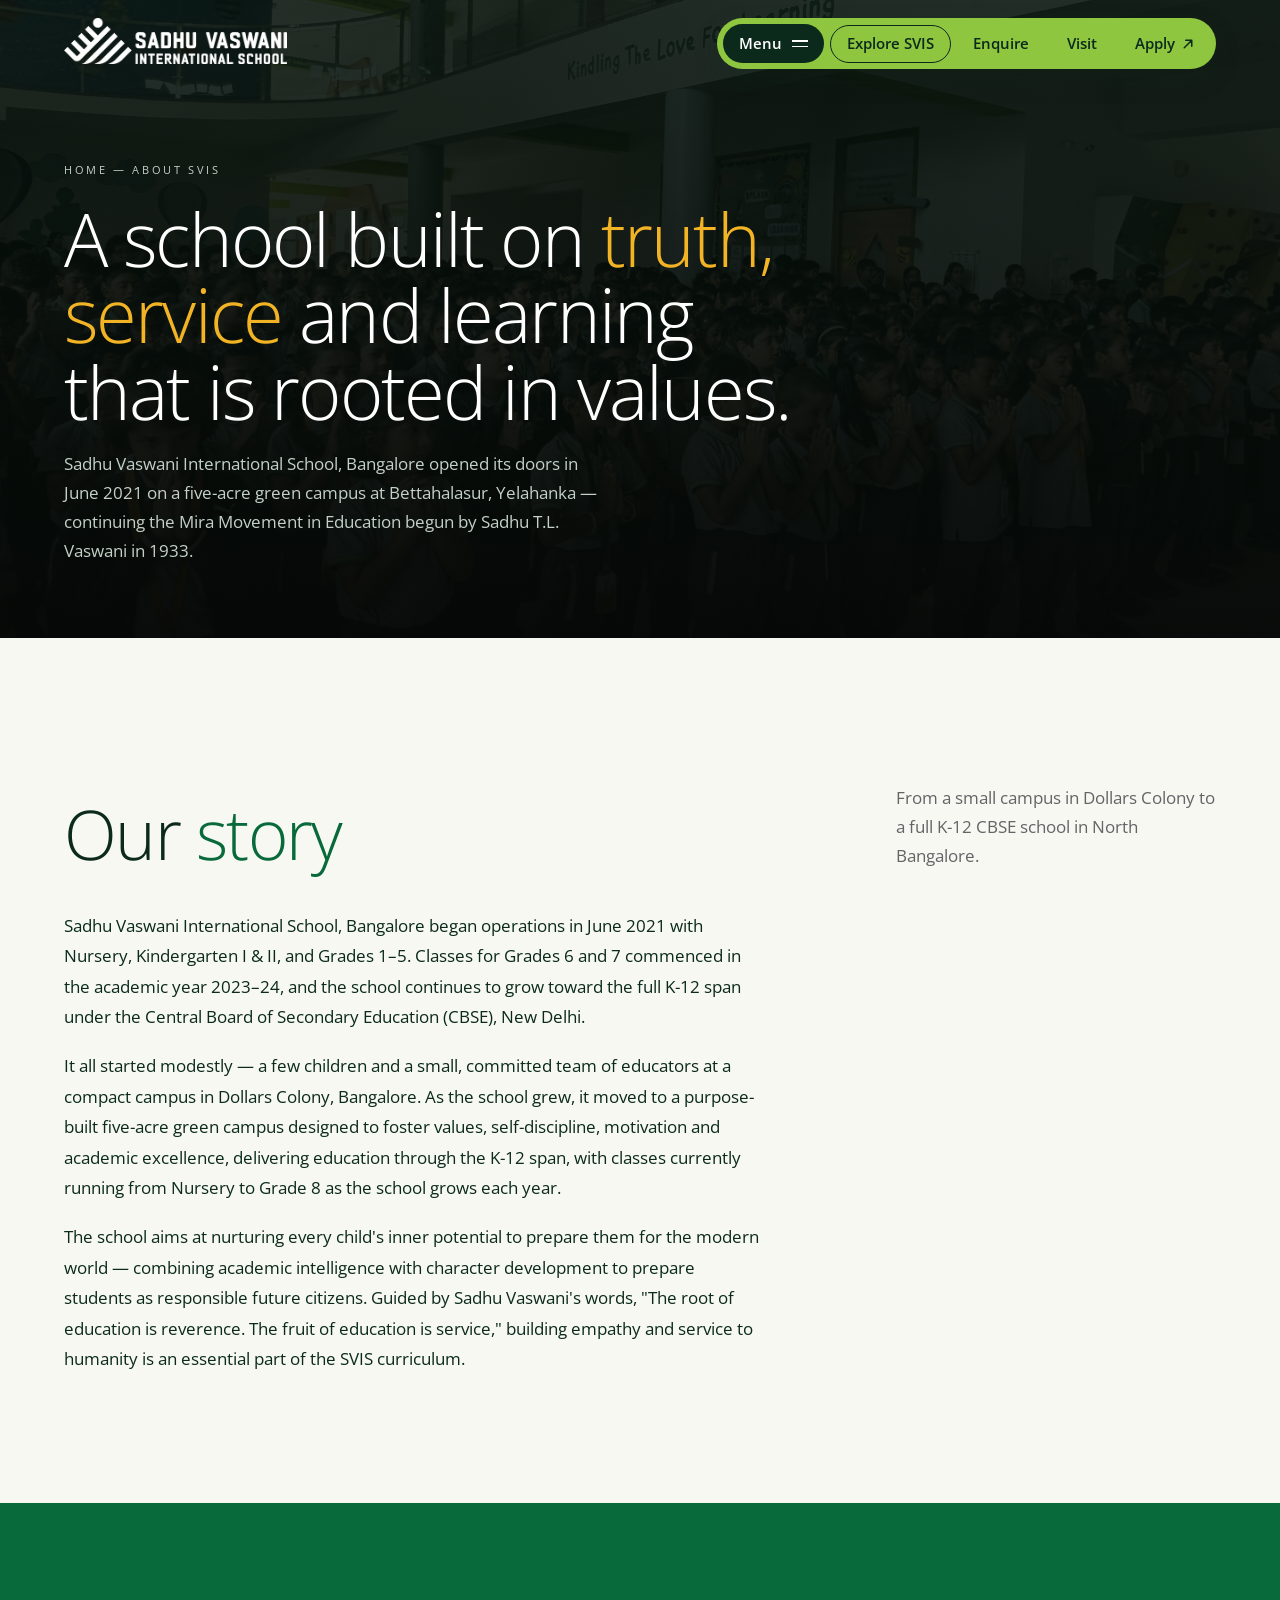
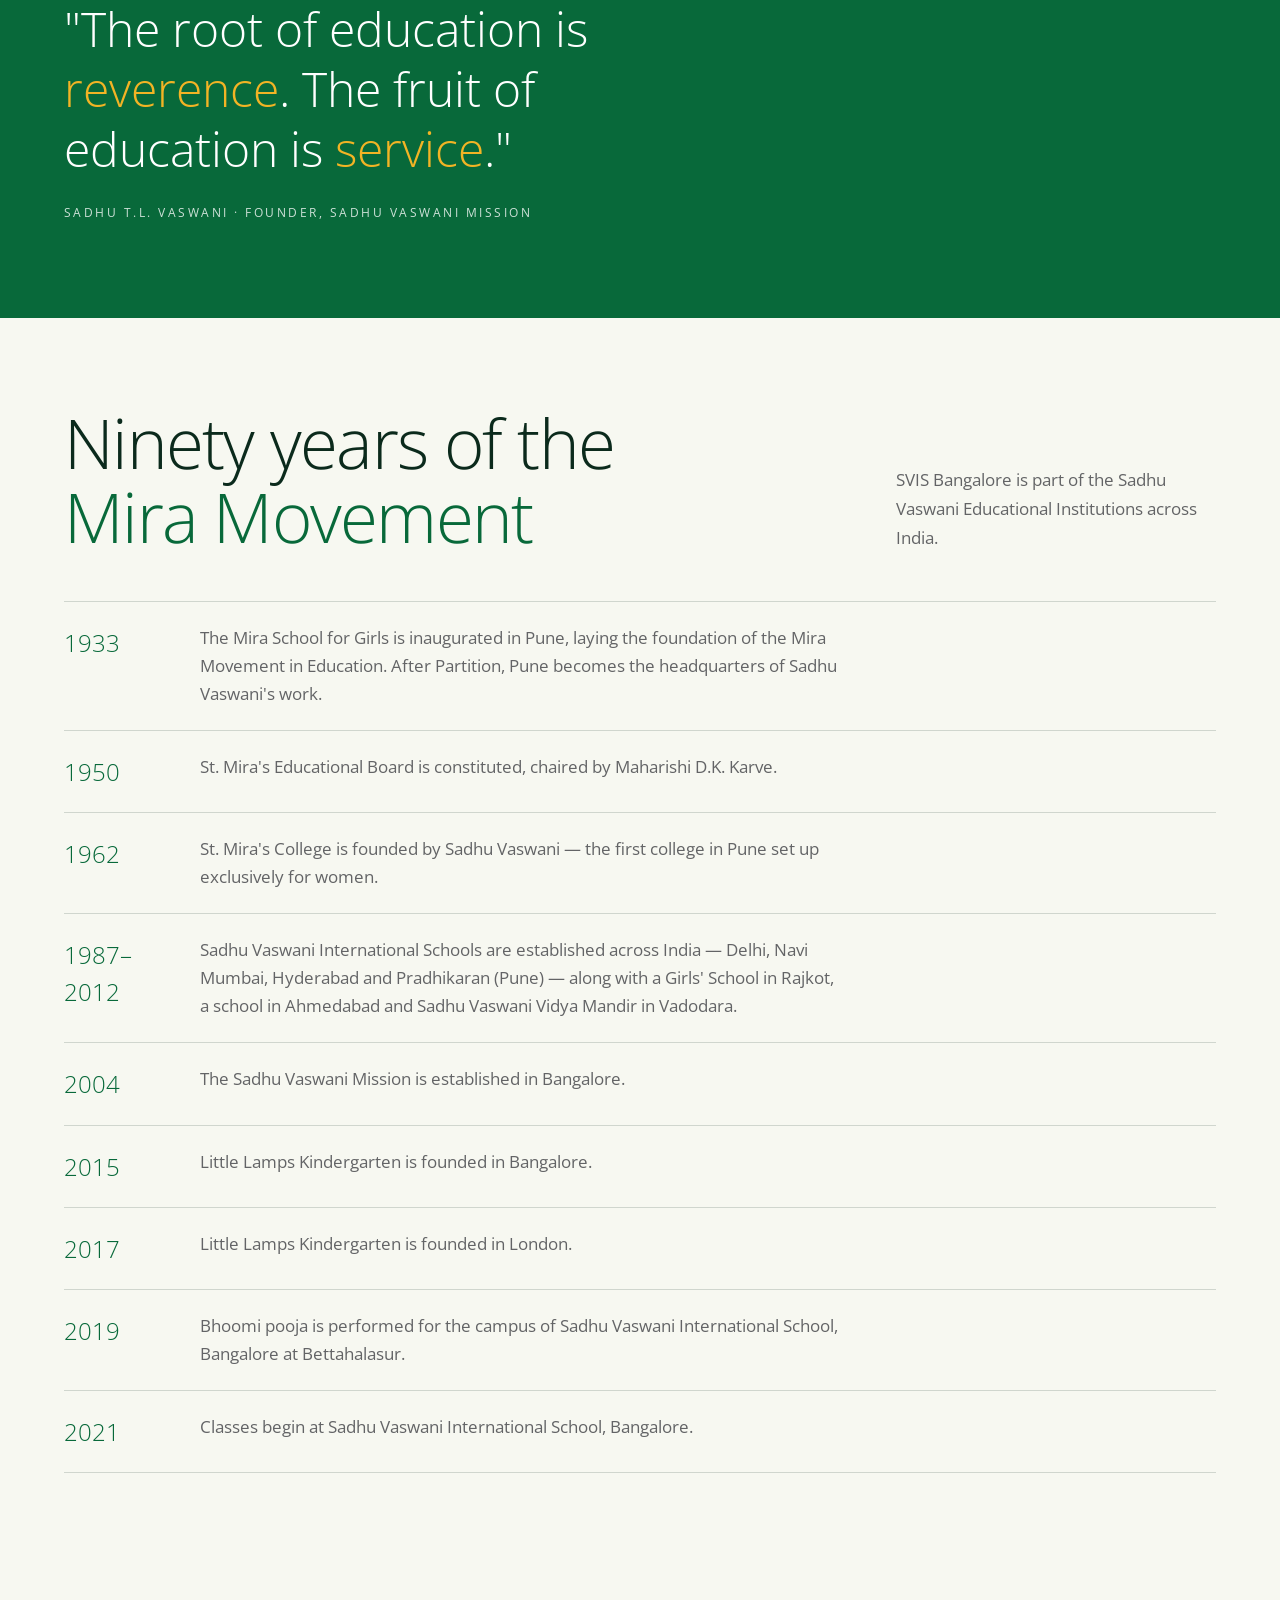
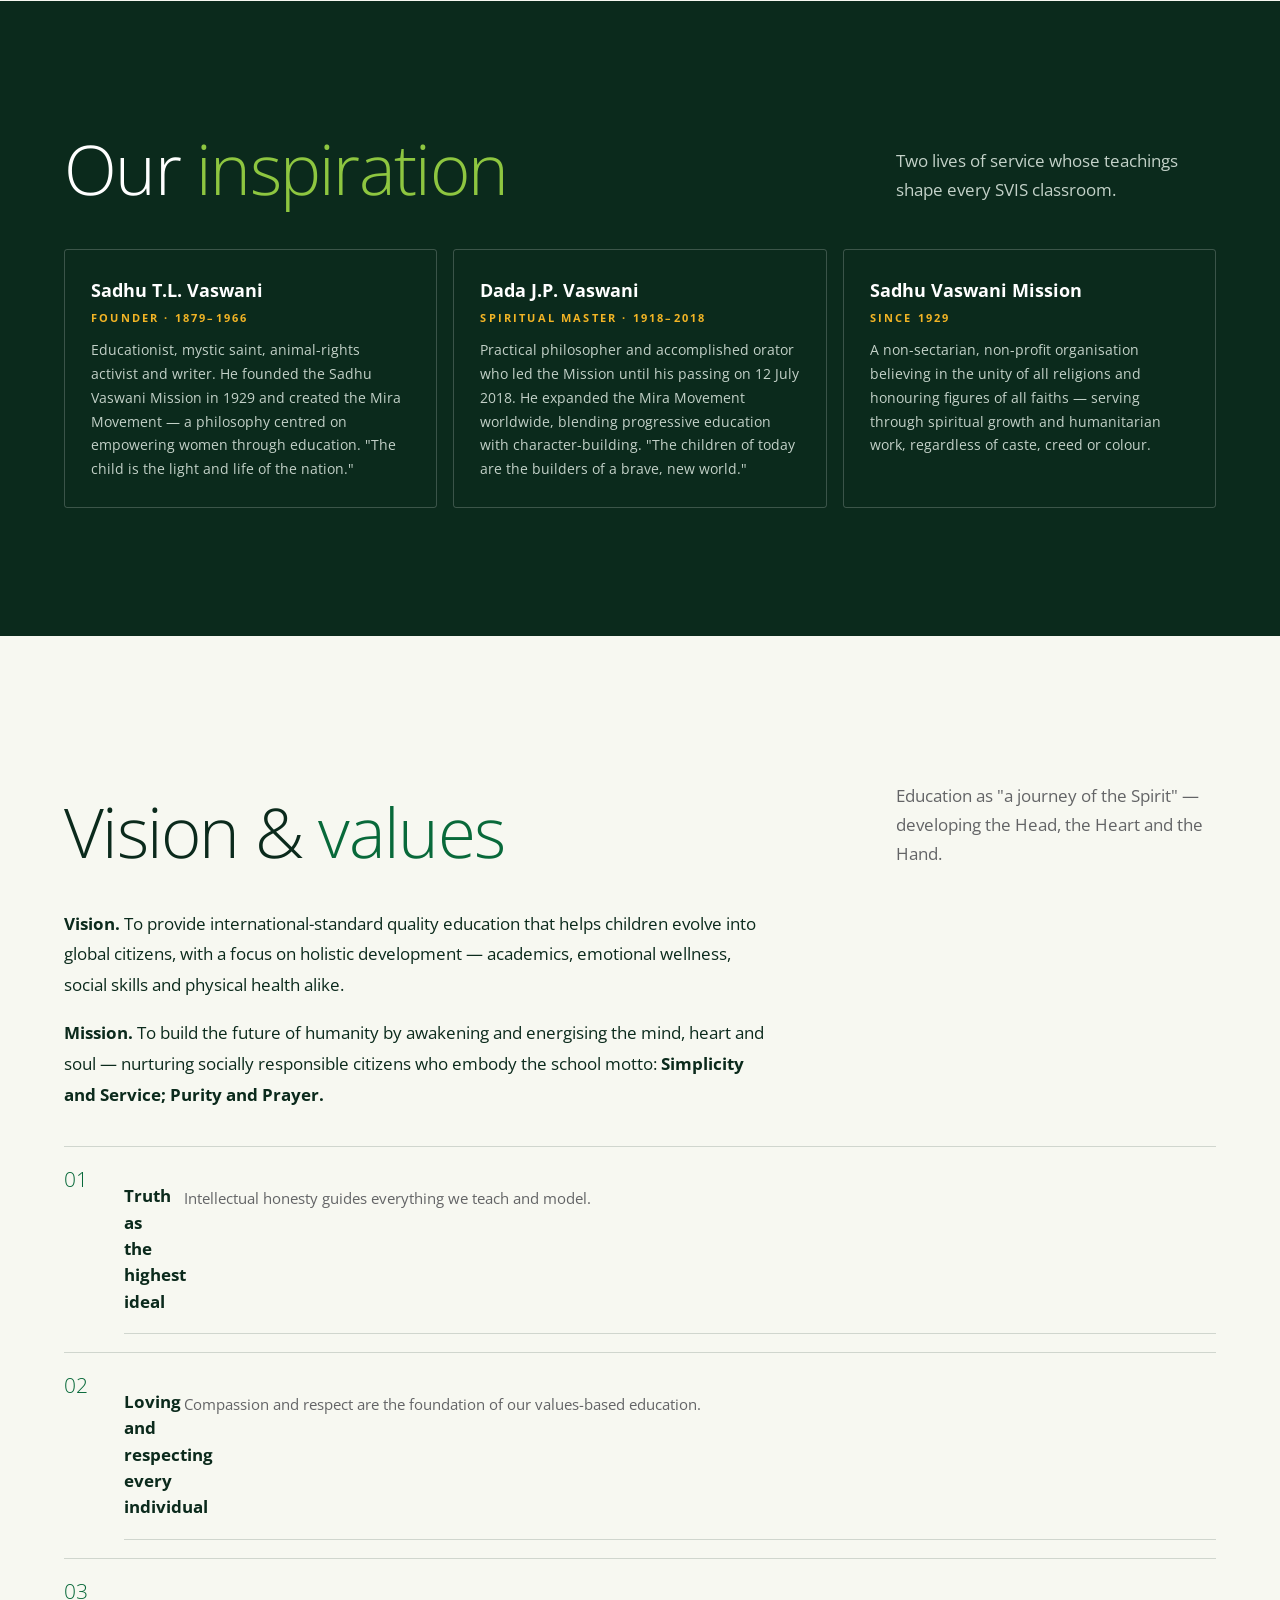
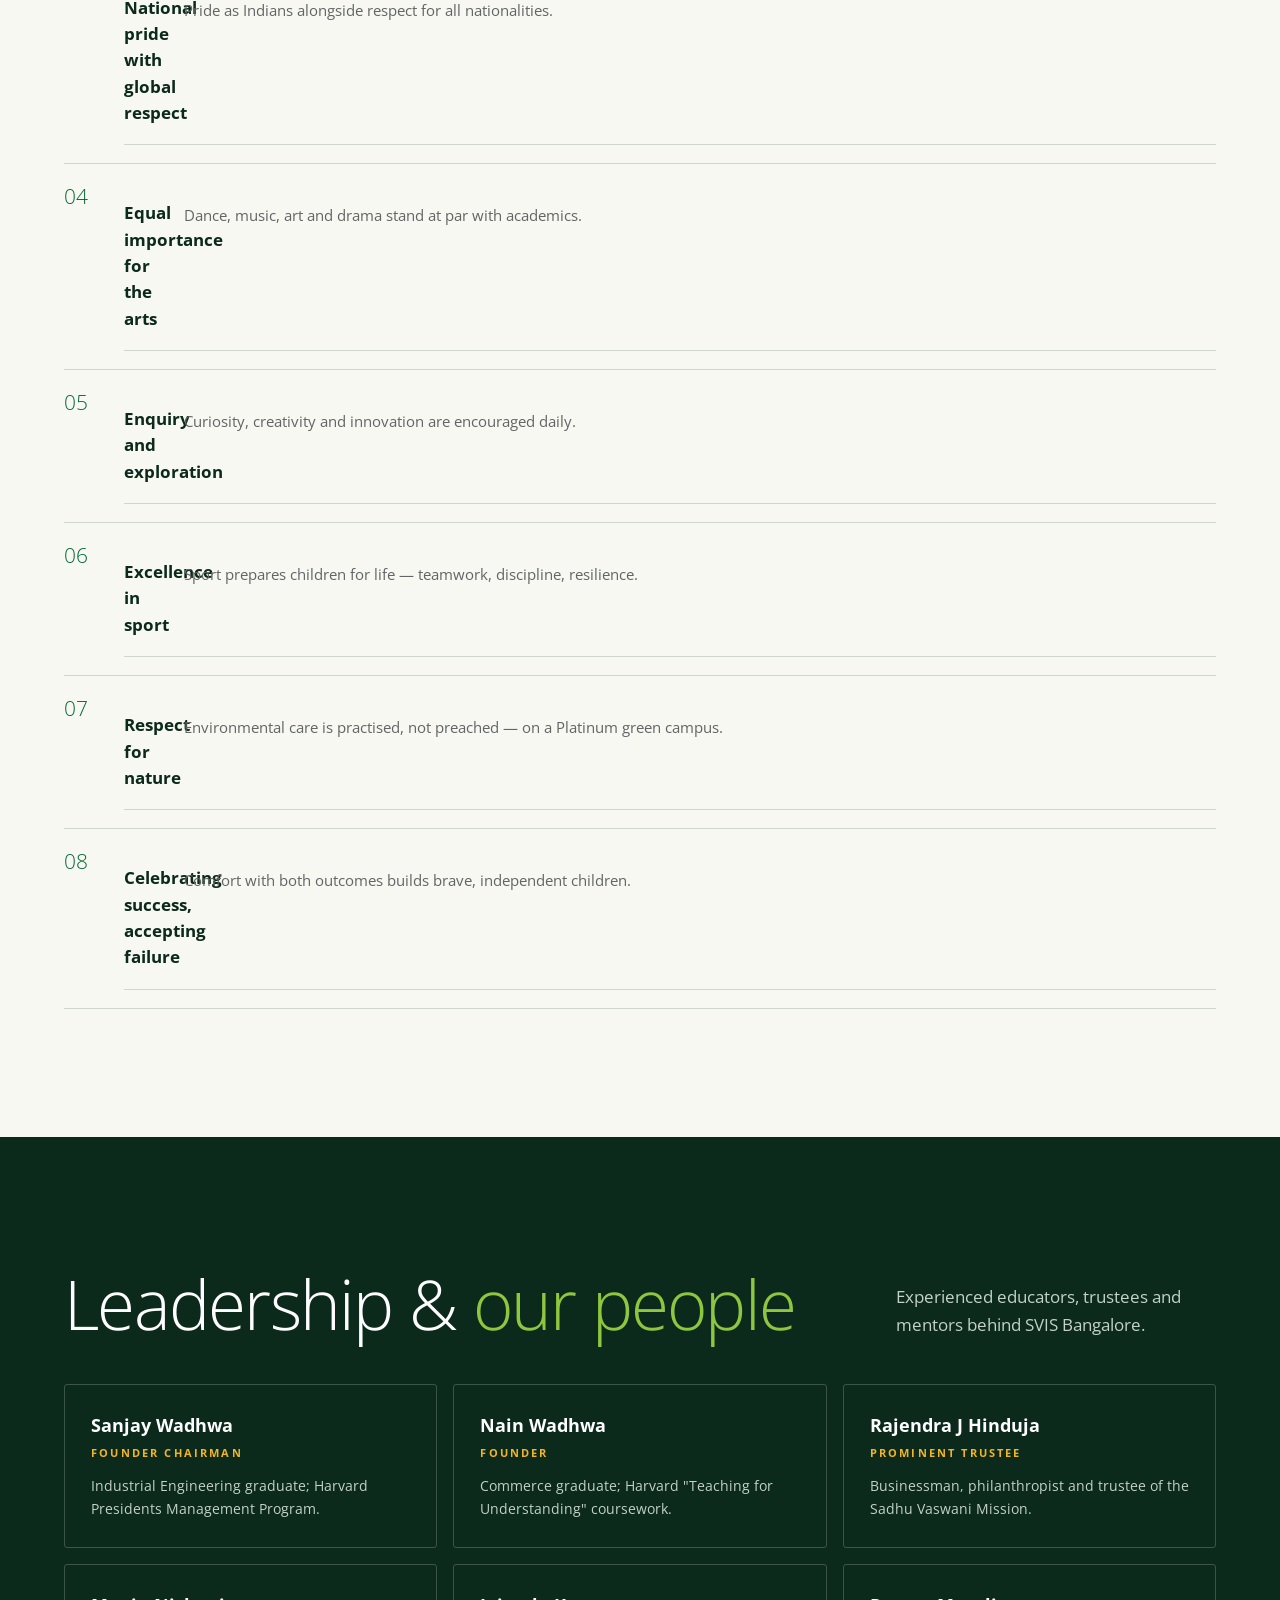
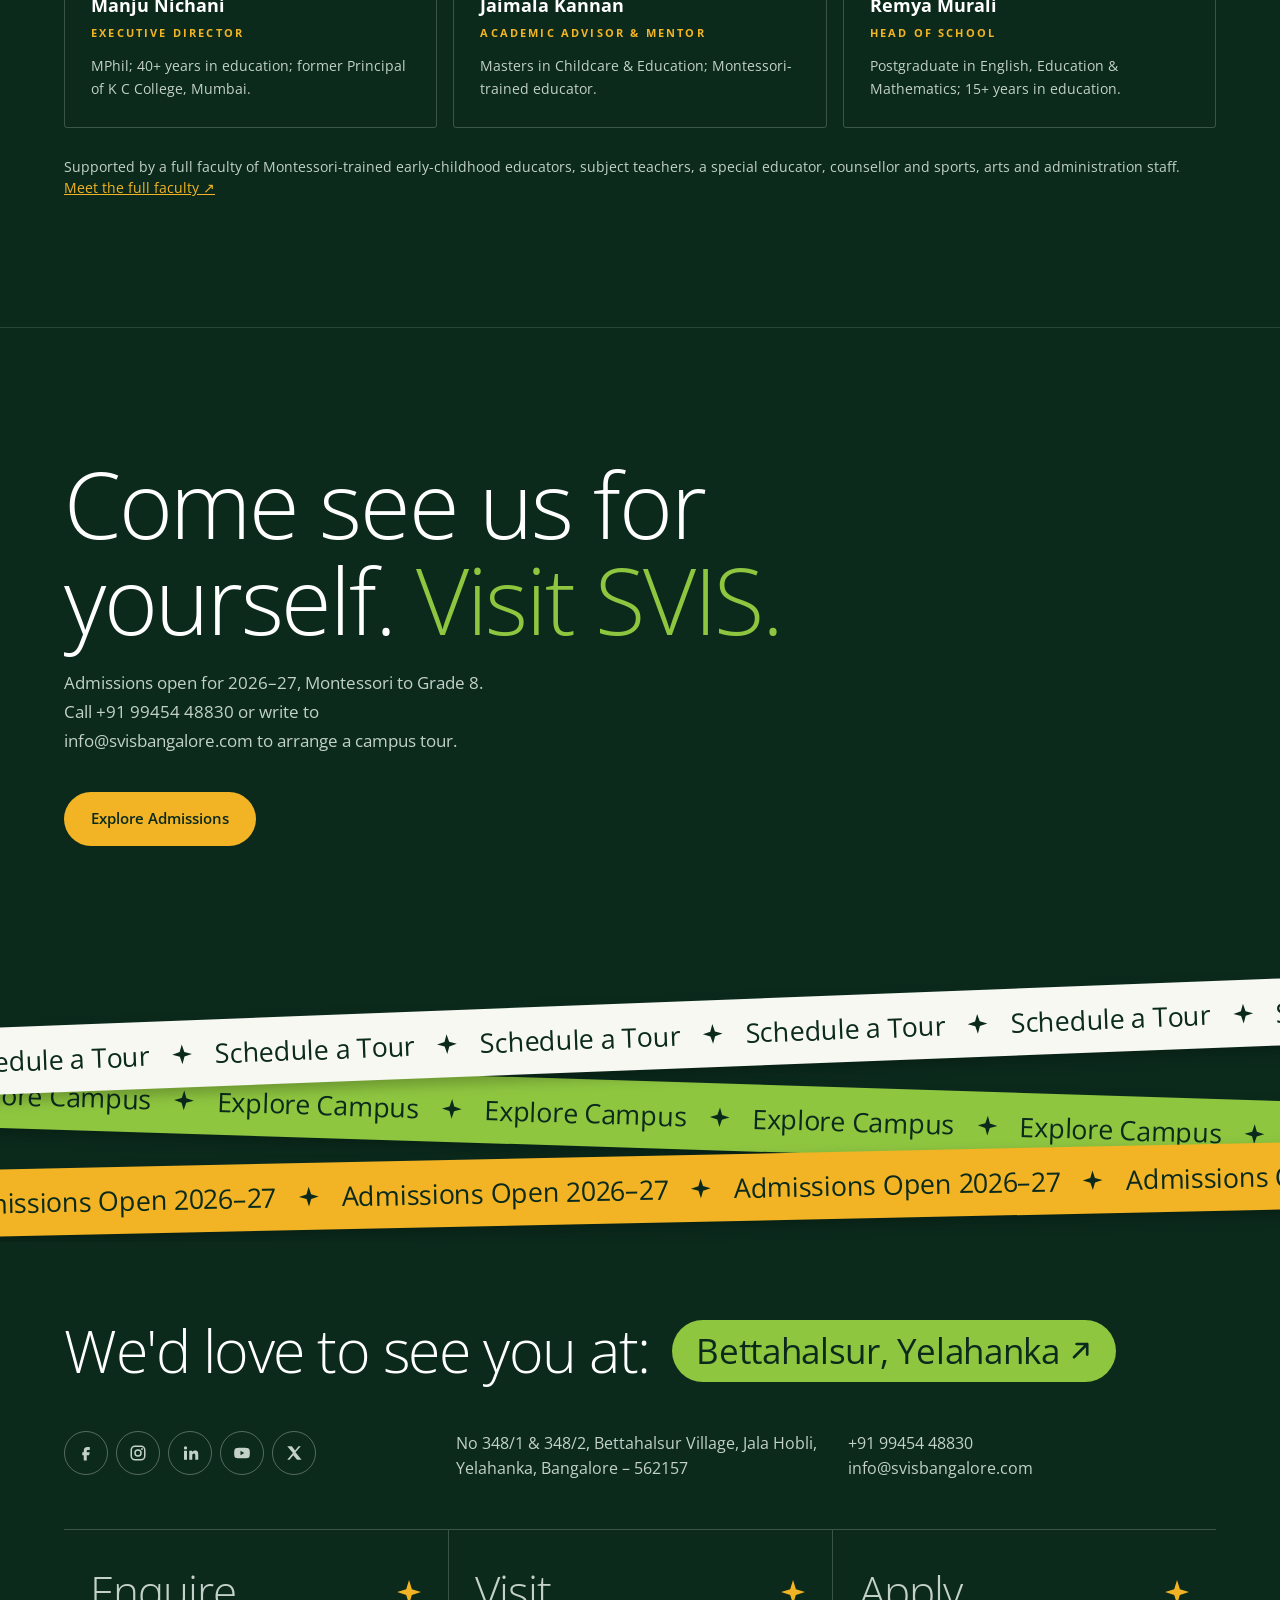
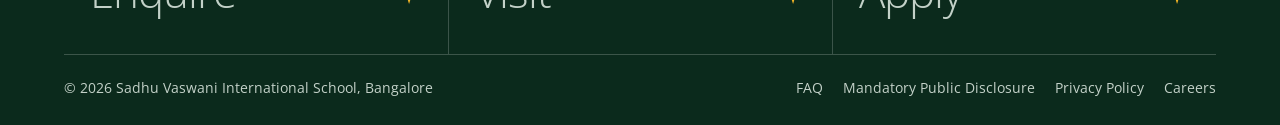
==== commit fdeda1da: "Rebuild site in viewbook style with SVIS content and brand kit Replace the homepage with a viewbook-" ====
--- a/about.html
+++ b/about.html
@@ -3,8 +3,8 @@
 <head>
 <meta charset="UTF-8">
 <meta name="viewport" content="width=device-width, initial-scale=1.0">
-<title>About SVIS Bangalore — History, Inspiration &amp; Values | Sadhu Vaswani International School</title>
-<meta name="description" content="The story of Sadhu Vaswani International School Bangalore: founded June 2021 on a 5-acre green campus in Bettahalasur, Yelahanka, guided by the Mira Movement in Education of Sadhu T.L. Vaswani and Dada J.P. Vaswani. History, vision, mission and values.">
+<title>About SVIS Bangalore: History, Inspiration &amp; Values</title>
+<meta name="description" content="The story, values and leadership of Sadhu Vaswani International School Bangalore, continuing the Mira Movement in Education begun in 1933.">
 <link rel="canonical" href="https://svisbangalore.com/about.html">
 <meta name="robots" content="index, follow, max-image-preview:large, max-snippet:-1">
 <meta property="og:type" content="article">
@@ -25,6 +25,7 @@
 <link rel="preconnect" href="https://fonts.gstatic.com" crossorigin>
 <link href="https://fonts.googleapis.com/css2?family=Open+Sans:ital,wght@0,300..800;1,300..800&display=swap" rel="stylesheet">
 <link rel="stylesheet" href="assets/svis.css">
+<script>document.documentElement.classList.add('js')</script>
 <script type="application/ld+json">
 {
   "@context": "https://schema.org",
@@ -65,62 +66,78 @@
   .prose+.prose{margin-top:18px}
   .timeline{margin-top:48px;border-top:1px solid var(--line)}
   .timeline div{display:grid;grid-template-columns:110px 1fr;gap:8px 26px;padding-block:22px;border-bottom:1px solid var(--line)}
-  .timeline b{font-family:var(--disp);font-style:italic;font-weight:900;font-size:1.5rem;color:#8A6008}
-  :root[data-theme="dark"] .timeline b{color:var(--gold)}
+  .timeline b{font-family:var(--disp);font-weight:300;font-size:1.5rem;color:var(--brand)}
   .timeline p{color:var(--muted);line-height:1.65;max-width:64ch}
   .quote-band{background:var(--brand);color:#fff;padding-block:clamp(56px,8vw,96px)}
-  .quote-band blockquote{font-family:var(--disp);font-size:clamp(1.6rem,4.6vw,3rem);line-height:1.25;font-weight:700;max-width:24ch}
-  .quote-band blockquote em{font-style:italic;color:var(--gold)}
+  .quote-band blockquote{font-family:var(--disp);font-size:clamp(1.6rem,4.6vw,3rem);line-height:1.25;font-weight:300;max-width:24ch}
+  .quote-band blockquote em{color:var(--gold)}
   .quote-band cite{display:block;margin-top:24px;font-style:normal;font-size:.78rem;letter-spacing:.2em;text-transform:uppercase;color:rgba(255,255,255,.8)}
   .leader{border:1px solid var(--line);border-radius:3px;padding:26px;background:var(--card)}
   .leader b{font-family:var(--disp);font-size:1.15rem;display:block}
   .leader .role{margin-top:5px;display:block;font-size:.68rem;letter-spacing:.2em;text-transform:uppercase;font-weight:700;color:var(--brand)}
-  :root[data-theme="dark"] .leader .role{color:var(--gold)}
   .leader p{margin-top:12px;font-size:.9rem;line-height:1.65;color:var(--muted)}
   .leader-grid{margin-top:44px;display:grid;gap:16px}
   @media(min-width:760px){.leader-grid{grid-template-columns:repeat(3,1fr)}}
   .val-list{margin-top:36px;display:grid;gap:0;border-top:1px solid var(--line)}
   .val-list div{display:grid;grid-template-columns:44px 1fr;gap:16px;padding-block:18px;border-bottom:1px solid var(--line);align-items:start}
-  .val-list .n{font-family:var(--disp);font-style:italic;font-weight:900;color:#8A6008;font-size:1.3rem;line-height:1.4}
-  :root[data-theme="dark"] .val-list .n{color:var(--gold)}
+  .val-list .n{font-family:var(--disp);font-weight:300;color:var(--brand);font-size:1.3rem;line-height:1.4}
   .val-list b{font-weight:700}
   .val-list p{color:var(--muted);font-size:.92rem;line-height:1.6;margin-top:4px}
 </style>
 </head>
 <body>
-<script>document.documentElement.dataset.theme = document.documentElement.dataset.theme || 'light';</script>
-
-<header class="site scrolled">
-  <div class="site-in">
-    <a class="logo" href="index.html">
-      <img class="logo-full" src="logo/logo-full-color.png" width="2000" height="413" alt="Sadhu Vaswani International School, Bangalore">
-      <img class="logo-mark" src="logo/logo-mark-color.png" width="1200" height="818" alt="Sadhu Vaswani International School, Bangalore">
-    </a>
-    <nav class="desk" aria-label="Primary">
-      <a href="index.html">Home</a>
-      <a href="about.html" aria-current="page">About</a>
-      <a href="index.html#academics">Academics</a>
-      <a href="index.html#campus">Campus</a>
-      <a href="admissions.html">Admissions</a>
-      <a href="faq.html">FAQ</a>
-    </nav>
-    <div class="hdr-cta">
-      <a class="btn btn-primary" href="admissions.html">Apply Now</a>
-      <button class="burger" onclick="toggleNav(true)" aria-label="Open menu"><span></span><span></span></button>
+<a class="skip-link" href="#main">Skip to content</a>
+<svg class="sprite" aria-hidden="true">
+  <defs>
+    <path id="ringp" d="M50 50m-33 0a33 33 0 1 1 66 0a33 33 0 1 1-66 0"/>
+    <clipPath id="blade" clipPathUnits="objectBoundingBox"><path d="M.2 0H1V1H.03C.2.8.3.54.25.3.23.18.21.08.2 0Z"/></clipPath>
+    <clipPath id="tri" clipPathUnits="objectBoundingBox"><path d="M.44.05Q.5-.03.56.05L.98.89Q1.03 1 .92 1H.08Q-.03 1 .02.89Z"/></clipPath>
+  </defs>
+  <symbol id="scallop" viewBox="0 0 100 100"><path d="M50.0 6.0A10.6 10.6 0 0 1 69.1 10.4A10.6 10.6 0 0 1 84.4 22.6A10.6 10.6 0 0 1 92.9 40.2A10.6 10.6 0 0 1 92.9 59.8A10.6 10.6 0 0 1 84.4 77.4A10.6 10.6 0 0 1 69.1 89.6A10.6 10.6 0 0 1 50.0 94.0A10.6 10.6 0 0 1 30.9 89.6A10.6 10.6 0 0 1 15.6 77.4A10.6 10.6 0 0 1 7.1 59.8A10.6 10.6 0 0 1 7.1 40.2A10.6 10.6 0 0 1 15.6 22.6A10.6 10.6 0 0 1 30.9 10.4A10.6 10.6 0 0 1 50.0 6.0Z"/></symbol>
+  <symbol id="squiggle" viewBox="0 0 120 24" preserveAspectRatio="xMinYMid meet"><path d="M2 14c10-14 18 12 30 2s16-14 28-2 18 12 30 0 14-12 28-4" fill="none" stroke="currentColor" stroke-width="3" stroke-linecap="round"/></symbol>
+  <symbol id="star" viewBox="0 0 24 24"><path fill="currentColor" d="M12 1l2.6 8.4L23 12l-8.4 2.6L12 23l-2.6-8.4L1 12l8.4-2.6z"/></symbol>
+  <symbol id="arrow-ne" viewBox="0 0 16 16"><path d="M3 13 13 3M5 3h8v8" fill="none" stroke="currentColor" stroke-width="2" stroke-linecap="round" stroke-linejoin="round"/></symbol>
+  <symbol id="arrow-r" viewBox="0 0 16 16"><path d="M2 8h12M9 3l5 5-5 5" fill="none" stroke="currentColor" stroke-width="2" stroke-linecap="round" stroke-linejoin="round"/></symbol>
+  <symbol id="arrow-l" viewBox="0 0 16 16"><path d="M14 8H2M7 3 2 8l5 5" fill="none" stroke="currentColor" stroke-width="2" stroke-linecap="round" stroke-linejoin="round"/></symbol>
+  <symbol id="i-fb" viewBox="0 0 24 24"><path fill="currentColor" d="M14 8h3V4h-3a5 5 0 0 0-5 5v2H7v4h2v7h4v-7h3l1-4h-4V9a1 1 0 0 1 1-1z"/></symbol>
+  <symbol id="i-ig" viewBox="0 0 24 24"><g fill="none" stroke="currentColor" stroke-width="2"><rect x="3" y="3" width="18" height="18" rx="5"/><circle cx="12" cy="12" r="4"/></g><circle cx="17.3" cy="6.7" r="1.3" fill="currentColor"/></symbol>
+  <symbol id="i-li" viewBox="0 0 24 24"><path fill="currentColor" d="M4 9h4v12H4zM6 3a2.2 2.2 0 1 1 0 4.4A2.2 2.2 0 0 1 6 3zm5 6h3.8v1.7c.6-1 1.9-2 3.8-2 4 0 4.4 2.6 4.4 6V21h-4v-5.3c0-1.3 0-3-1.8-3s-2.2 1.4-2.2 2.9V21h-4z"/></symbol>
+  <symbol id="i-yt" viewBox="0 0 24 24"><path fill="currentColor" d="M22 7.5a3 3 0 0 0-2-2C18 5 12 5 12 5s-6 0-8 .5a3 3 0 0 0-2 2A30 30 0 0 0 1.500 12 30 30 0 0 0 2 16.500a3 3 0 0 0 2 2c2 .5 8 .5 8 .5s6 0 8-.5a3 3 0 0 0 2-2 30 30 0 0 0 .5-4.500A30 30 0 0 0 22 7.500zM10 15V9l5 3z"/></symbol>
+  <symbol id="i-x" viewBox="0 0 24 24"><path fill="currentColor" d="M18 3h3l-7 8 8 10h-6l-5-6-5 6H3l7.500-9L3 3h6l4.500 5.500z"/></symbol>
+</svg>
+
+<header class="site on-dark" id="siteHeader">
+  <a class="logo" href="index.html" aria-label="Sadhu Vaswani International School, Bangalore home">
+    <picture class="lg-c"><source media="(max-width:560px)" srcset="logo/logo-mark-color.png" width="1200" height="818"><img src="logo/logo-full-color.png" width="2000" height="413" alt="Sadhu Vaswani International School"></picture>
+    <picture class="lg-w"><source media="(max-width:560px)" srcset="logo/logo-mark-white.png" width="1200" height="818"><img src="logo/logo-full-white.png" width="2000" height="413" alt=""></picture>
+  </a>
+  <div class="bar">
+    <button class="b-menu" id="menuBtn" type="button" aria-expanded="false" aria-controls="siteMenu"><span>Menu</span><i></i></button>
+    <a class="b-guide" href="index.html#guide">Explore SVIS</a>
+    <a class="b-q" href="admissions.html">Enquire</a>
+    <a class="b-q" href="#tour">Visit</a>
+    <a class="b-apply" href="https://svisbangalore.com/svis-admission-form/">Apply <svg aria-hidden="true"><use href="#arrow-ne"/></svg></a>
+    <div class="menu" id="siteMenu">
+      <nav aria-label="Primary">
+        <ul>
+          <li><a href="about.html" aria-current="page"><b>About SVIS</b><span>Our story, values and leadership</span></a></li>
+          <li><a href="index.html#academics"><b>Academics</b><span>Early Years to Secondary, on the CBSE curriculum</span></a></li>
+          <li><a href="index.html#campus"><b>Campus</b><span>An IGBC Platinum green campus in Yelahanka</span></a></li>
+          <li><a href="admissions.html"><b>Admissions</b><span>Process, age criteria and documents for 2026–27</span></a></li>
+          <li><a href="faq.html"><b>FAQ</b><span>Answers for parents</span></a></li>
+        </ul>
+      </nav>
+      <div class="m-side">
+        <img src="logo/logo-mark-white.png" width="1200" height="818" alt="" loading="lazy">
+        <p>No 348/1 &amp; 348/2, Bettahalsur Village, Jala Hobli, Yelahanka, Bangalore – 562157</p>
+        <p><a href="tel:+919945448830">+91 99454 48830</a><br><a href="mailto:enquiries@svisbangalore.com">enquiries@svisbangalore.com</a></p>
+        <svg aria-hidden="true"><use href="#squiggle"/></svg>
+      </div>
     </div>
   </div>
 </header>
-
-<div class="mobile-nav" id="mobileNav">
-  <button class="close" onclick="toggleNav(false)" aria-label="Close menu">✕</button>
-  <a class="mlink" href="index.html" onclick="toggleNav(false)">Home</a>
-  <a class="mlink" href="about.html" onclick="toggleNav(false)">About</a>
-  <a class="mlink" href="index.html#academics" onclick="toggleNav(false)">Academics</a>
-  <a class="mlink" href="admissions.html" onclick="toggleNav(false)">Admissions</a>
-  <a class="mlink" href="faq.html" onclick="toggleNav(false)">FAQ</a>
-  <a class="btn btn-gold mnav-cta" href="admissions.html" onclick="toggleNav(false)">Apply Now</a>
-</div>
-<main>
+<div class="scrim" aria-hidden="true"></div>
+<main id="main">
 
 <!-- PAGE HERO -->
 <section class="page-hero">
@@ -275,55 +292,50 @@
 
 </main>
 
+<section class="ribbons" id="tour" aria-label="Schedule a tour">
+  <div class="ribbon"><div class="rb-track"><span>Schedule a Tour <svg aria-hidden="true"><use href="#star"/></svg></span><span>Schedule a Tour <svg aria-hidden="true"><use href="#star"/></svg></span><span>Schedule a Tour <svg aria-hidden="true"><use href="#star"/></svg></span><span>Schedule a Tour <svg aria-hidden="true"><use href="#star"/></svg></span><span>Schedule a Tour <svg aria-hidden="true"><use href="#star"/></svg></span><span>Schedule a Tour <svg aria-hidden="true"><use href="#star"/></svg></span><span>Schedule a Tour <svg aria-hidden="true"><use href="#star"/></svg></span><span>Schedule a Tour <svg aria-hidden="true"><use href="#star"/></svg></span><span>Schedule a Tour <svg aria-hidden="true"><use href="#star"/></svg></span><span>Schedule a Tour <svg aria-hidden="true"><use href="#star"/></svg></span><span>Schedule a Tour <svg aria-hidden="true"><use href="#star"/></svg></span><span>Schedule a Tour <svg aria-hidden="true"><use href="#star"/></svg></span><span>Schedule a Tour <svg aria-hidden="true"><use href="#star"/></svg></span><span>Schedule a Tour <svg aria-hidden="true"><use href="#star"/></svg></span><span>Schedule a Tour <svg aria-hidden="true"><use href="#star"/></svg></span><span>Schedule a Tour <svg aria-hidden="true"><use href="#star"/></svg></span></div></div>
+  <div class="ribbon"><div class="rb-track"><span>Explore Campus <svg aria-hidden="true"><use href="#star"/></svg></span><span>Explore Campus <svg aria-hidden="true"><use href="#star"/></svg></span><span>Explore Campus <svg aria-hidden="true"><use href="#star"/></svg></span><span>Explore Campus <svg aria-hidden="true"><use href="#star"/></svg></span><span>Explore Campus <svg aria-hidden="true"><use href="#star"/></svg></span><span>Explore Campus <svg aria-hidden="true"><use href="#star"/></svg></span><span>Explore Campus <svg aria-hidden="true"><use href="#star"/></svg></span><span>Explore Campus <svg aria-hidden="true"><use href="#star"/></svg></span><span>Explore Campus <svg aria-hidden="true"><use href="#star"/></svg></span><span>Explore Campus <svg aria-hidden="true"><use href="#star"/></svg></span><span>Explore Campus <svg aria-hidden="true"><use href="#star"/></svg></span><span>Explore Campus <svg aria-hidden="true"><use href="#star"/></svg></span><span>Explore Campus <svg aria-hidden="true"><use href="#star"/></svg></span><span>Explore Campus <svg aria-hidden="true"><use href="#star"/></svg></span><span>Explore Campus <svg aria-hidden="true"><use href="#star"/></svg></span><span>Explore Campus <svg aria-hidden="true"><use href="#star"/></svg></span></div></div>
+  <div class="ribbon"><div class="rb-track"><span>Admissions Open 2026–27 <svg aria-hidden="true"><use href="#star"/></svg></span><span>Admissions Open 2026–27 <svg aria-hidden="true"><use href="#star"/></svg></span><span>Admissions Open 2026–27 <svg aria-hidden="true"><use href="#star"/></svg></span><span>Admissions Open 2026–27 <svg aria-hidden="true"><use href="#star"/></svg></span><span>Admissions Open 2026–27 <svg aria-hidden="true"><use href="#star"/></svg></span><span>Admissions Open 2026–27 <svg aria-hidden="true"><use href="#star"/></svg></span><span>Admissions Open 2026–27 <svg aria-hidden="true"><use href="#star"/></svg></span><span>Admissions Open 2026–27 <svg aria-hidden="true"><use href="#star"/></svg></span><span>Admissions Open 2026–27 <svg aria-hidden="true"><use href="#star"/></svg></span><span>Admissions Open 2026–27 <svg aria-hidden="true"><use href="#star"/></svg></span><span>Admissions Open 2026–27 <svg aria-hidden="true"><use href="#star"/></svg></span><span>Admissions Open 2026–27 <svg aria-hidden="true"><use href="#star"/></svg></span><span>Admissions Open 2026–27 <svg aria-hidden="true"><use href="#star"/></svg></span><span>Admissions Open 2026–27 <svg aria-hidden="true"><use href="#star"/></svg></span><span>Admissions Open 2026–27 <svg aria-hidden="true"><use href="#star"/></svg></span><span>Admissions Open 2026–27 <svg aria-hidden="true"><use href="#star"/></svg></span></div></div>
+</section>
+
 <footer class="site">
   <div class="wrap">
-    <div class="f-grid">
-      <div>
-        <h2 class="f-h">Sadhu Vaswani International School</h2>
-        <p style="line-height:1.7;max-width:34ch">No 348/1 &amp; 348/2, Bettahalsur Village, Jala Hobli, Yelahanka, Bangalore – 562157</p>
-        <p style="margin-top:12px;line-height:1.7">☎ +91 99454 48830<br>✉ info@svisbangalore.com</p>
-        <div class="f-social">
-          <a href="https://www.facebook.com/svisbangalore" target="_blank" rel="noopener" aria-label="Facebook (f)">f</a><a href="https://www.instagram.com/svisbangalore" target="_blank" rel="noopener" aria-label="Instagram (Ig)">Ig</a><a href="https://www.linkedin.com/company/svisbangalore" target="_blank" rel="noopener" aria-label="LinkedIn (Li)">Li</a><a href="https://www.youtube.com/@SVISBangalore" target="_blank" rel="noopener" aria-label="YouTube (▶)">▶</a>
-        </div>
+    <p class="f-see">We'd love to see you at: <a class="f-pill" href="https://www.google.com/maps/search/?api=1&amp;query=Sadhu+Vaswani+International+School+Bangalore">Bettahalsur, Yelahanka <svg aria-hidden="true"><use href="#arrow-ne"/></svg></a></p>
+    <div class="f-info">
+      <div class="f-social">
+        <a href="https://www.facebook.com/svisbangalore" target="_blank" rel="noopener" aria-label="Facebook"><svg aria-hidden="true"><use href="#i-fb"/></svg></a>
+        <a href="https://www.instagram.com/svisbangalore" target="_blank" rel="noopener" aria-label="Instagram"><svg aria-hidden="true"><use href="#i-ig"/></svg></a>
+        <a href="https://www.linkedin.com/company/svisbangalore" target="_blank" rel="noopener" aria-label="LinkedIn"><svg aria-hidden="true"><use href="#i-li"/></svg></a>
+        <a href="https://www.youtube.com/@SVISBangalore" target="_blank" rel="noopener" aria-label="YouTube"><svg aria-hidden="true"><use href="#i-yt"/></svg></a>
+        <a href="https://twitter.com/SVISBangalore" target="_blank" rel="noopener" aria-label="X"><svg aria-hidden="true"><use href="#i-x"/></svg></a>
       </div>
-      <div>
-        <h2 class="f-h">Quick Links</h2>
-        <ul><li><a href="faq.html">FAQ</a></li><li><a href="admissions.html">Admissions</a></li><li><a href="about.html">About SVIS</a></li><li><a href="https://svisbangalore.com/mandatory-public-disclosure/">Mandatory Public Disclosure</a></li><li><a href="https://svisbangalore.com/privacy-policy/">Privacy Policy</a></li></ul>
-      </div>
-      <div>
-        <h2 class="f-h">Explore</h2>
-        <ul><li><a href="about.html">About</a></li><li><a href="index.html#academics">Academics</a></li><li><a href="index.html#campus">Campus</a></li><li><a href="admissions.html">Admissions</a></li><li><a href="https://svisbangalore.com/careers/">Careers</a></li></ul>
-      </div>
-      <div class="f-news">
-        <h2 class="f-h">Newsletter</h2>
-        <p style="font-size:.86rem;line-height:1.6">News and updates from SVIS, Bangalore.</p>
-        <form onsubmit="return false">
-          <input type="email" name="newsletter-email" id="nlEmail" autocomplete="email" placeholder="Your email" aria-label="Email for newsletter">
-          <button class="btn btn-gold" type="submit">Subscribe</button>
-        </form>
-      </div>
-    </div>
-    <div class="f-mark" aria-hidden="true">SVIS<em>.</em></div>
+      <p>No 348/1 &amp; 348/2, Bettahalsur Village, Jala Hobli, Yelahanka, Bangalore – 562157</p>
+      <p><a href="tel:+919945448830">+91 99454 48830</a><br><a href="mailto:info@svisbangalore.com">info@svisbangalore.com</a></p>
+    </div>
+    <div class="f-cells">
+      <a href="mailto:enquiries@svisbangalore.com">Enquire <svg aria-hidden="true"><use href="#star"/></svg></a>
+      <a href="mailto:enquiries@svisbangalore.com?subject=Campus%20tour">Visit <svg aria-hidden="true"><use href="#star"/></svg></a>
+      <a href="https://svisbangalore.com/svis-admission-form/">Apply <svg aria-hidden="true"><use href="#star"/></svg></a>
+    </div>
     <div class="f-base">
       <span>© 2026 Sadhu Vaswani International School, Bangalore</span>
-      <span>CBSE Affiliated · Montessori to Grade 8</span>
+      <nav aria-label="Footer">
+        <a href="faq.html">FAQ</a>
+        <a href="https://svisbangalore.com/mandatory-public-disclosure/">Mandatory Public Disclosure</a>
+        <a href="https://svisbangalore.com/privacy-policy/">Privacy Policy</a>
+        <a href="https://svisbangalore.com/careers/">Careers</a>
+      </nav>
     </div>
   </div>
 </footer>
 
-<div class="sticky-cta">
-  <a class="btn btn-primary" href="tel:+919945448830">Call +91 99454 48830</a>
+<div class="sticky-cta auto">
+  <a class="btn btn-primary" href="#tour">Schedule a Tour</a>
   <a class="wa" href="https://wa.me/919945448830" target="_blank" rel="noopener" aria-label="WhatsApp">
     <svg width="22" height="22" viewBox="0 0 24 24" fill="currentColor"><path d="M12 2a10 10 0 0 0-8.6 15.1L2 22l5-1.3A10 10 0 1 0 12 2Zm0 18.2c-1.5 0-3-.4-4.3-1.2l-.3-.2-3 .8.8-2.9-.2-.3A8.2 8.2 0 1 1 12 20.2Zm4.6-6.1c-.3-.1-1.5-.7-1.7-.8-.2-.1-.4-.1-.6.1-.2.3-.6.8-.8 1-.1.2-.3.2-.5.1a6.7 6.7 0 0 1-3.3-2.9c-.3-.4.2-.4.6-1.3.1-.2 0-.4 0-.5L9.2 8c-.2-.4-.4-.4-.6-.4h-.5c-.2 0-.5.1-.7.3-.9.9-1.1 2.2-.2 3.9a11 11 0 0 0 4.4 4c1.7.8 2.5.9 3.4.7.5-.1 1.5-.6 1.7-1.2.2-.6.2-1.1.1-1.2 0-.1-.2-.2-.2-.2Z"/></svg>
   </a>
 </div>
 
-<script>
-  window.toggleNav = function(open){
-    document.getElementById('mobileNav').classList.toggle('open', open);
-    document.getElementById('siteHeader').style.visibility = open ? 'hidden' : '';
-    document.body.style.overflow = open ? 'hidden' : '';
-  };
-</script>
+<script src="assets/svis.js" defer onerror="document.documentElement.classList.remove('js')"></script>
 </body>
-</html>+</html>
--- a/assets/svis.css
+++ b/assets/svis.css
@@ -1,339 +1,404 @@
   /* ============ TOKENS ============ */
   :root{
-    --brand:#08693A; --brand-deep:#054D29;
-    --navy:#0B0D0B; --navy-2:#080A08; --navy-3:#050605;
-    --paper:#FFFFFF; --card:#FFFFFF; --line:#E3E6E2;
-    --gold:#F2B425; --gold-deep:#C98F12; --leaf:#8EC640; --lime:#8EC640; --sky:#DCE5DE;
-    --text:#101311; --muted:#636466;
-    --eyebrow:#08693A;
-    --on-navy:#FFFFFF; --on-navy-muted:#8FA398;
+    --ink:#0B2A1C; --brand:#08693A; --brand-deep:#054D29;
+    --paper:#F7F8F1; --card:#FFFFFF; --line:rgba(11,42,28,.16);
+    --lime:#8EC640; --leaf:#8EC640; --gold:#F2B425; --gold-deep:#C98F12; --sky:#DCE5DE;
+    --text:#0B2A1C; --muted:#636466; --eyebrow:#08693A;
+    --navy:#0B2A1C; --navy-2:#0B2A1C; --navy-3:#0B2A1C;
+    --on-navy:#FFFFFF; --on-navy-muted:#C3D1C8;
     --disp:"Open Sans",-apple-system,"Segoe UI",sans-serif;
     --body:"Open Sans",-apple-system,"Segoe UI",sans-serif;
-  }
-  @media (prefers-color-scheme: dark){
-    :root:not([data-theme="light"]){
-      --navy:#0B0D0B; --navy-2:#080A08; --navy-3:#050605;
-      --paper:#0E100E; --card:#181B18; --line:#2A2E2A;
-      --text:#F2F4F0; --muted:#9AA39A;
-      --eyebrow:#8EC640;
-      --on-navy:#FFFFFF; --on-navy-muted:#8FA398;
-    }
-  }
-  :root[data-theme="dark"]{
-    --navy:#0B0D0B; --navy-2:#080A08; --navy-3:#050605;
-    --paper:#0E100E; --card:#181B18; --line:#2A2E2A;
-    --text:#F2F4F0; --muted:#9AA39A;
-    --eyebrow:#8EC640;
-    --on-navy:#FFFFFF; --on-navy-muted:#8FA398;
+    --gutter:clamp(20px,5vw,70px);
+    --ease:cubic-bezier(.2,.7,.1,1);
   }
 
   *{margin:0;padding:0;box-sizing:border-box}
-  html{scroll-behavior:smooth;font-size-adjust:0.545}
-  body{font-family:var(--body);color:var(--text);background:var(--paper);-webkit-font-smoothing:antialiased;overflow-x:hidden}
+  html{scroll-behavior:smooth}
+  html.menu-open{overflow:hidden}
+  body{font-family:var(--body);font-size:1.0625rem;line-height:1.55;color:var(--text);background:var(--paper);-webkit-font-smoothing:antialiased;overflow-x:clip}
   img{max-width:100%;display:block;height:auto}
   a{color:inherit}
-  h1,h2,h3{font-family:var(--disp);font-weight:800;letter-spacing:-.03em;text-wrap:balance}
-  ::selection{background:var(--gold);color:#1B1503}
-
-  .wrap{max-width:1280px;margin-inline:auto;padding-inline:24px}
-
-  /* section header: statement + marginal note */
+  h1,h2,h3{font-family:var(--disp);font-weight:300;letter-spacing:-.025em;text-wrap:balance}
+  h1 em,h2 em,blockquote em{font-style:normal}
+  ::selection{background:var(--gold);color:var(--ink)}
+  :focus-visible{outline:3px solid var(--gold);outline-offset:3px}
+  section{padding-block:clamp(72px,10vw,130px)}
+  .sprite{position:absolute;width:0;height:0;overflow:hidden}
+  .skip-link{position:fixed;top:-60px;left:16px;z-index:300;background:var(--gold);color:var(--ink);padding:10px 16px;border-radius:999px;text-decoration:none}
+  .skip-link:focus{top:12px}
+
+  .wrap{max-width:1500px;margin-inline:auto;padding-inline:var(--gutter)}
   .sh{display:grid;grid-template-columns:minmax(0,1fr) minmax(240px,320px);gap:clamp(24px,4vw,72px);align-items:end}
-  .sh-h{font-size:clamp(2.1rem,5.2vw,3.9rem);line-height:1.06;letter-spacing:-.02em;font-weight:800;max-width:22ch}
-  .sh-h .hl{background:linear-gradient(transparent 58%,color-mix(in srgb,var(--gold) 34%,transparent) 58%);-webkit-box-decoration-break:clone;box-decoration-break:clone;padding:0 .06em}
-  :root[data-theme="dark"] .sh-h .hl{background:linear-gradient(transparent 58%,color-mix(in srgb,var(--gold) 30%,transparent) 58%)}
-  @media(max-width:860px){
-    .sh{grid-template-columns:1fr;gap:18px}
-  }
-
-  .section-h{font-size:clamp(2.1rem,5.2vw,3.9rem);line-height:1.06;letter-spacing:-.02em;font-weight:800;max-width:22ch}
-  .section-sub{color:var(--muted);margin-top:18px;max-width:52ch;font-size:1.02rem;line-height:1.7}
-  .on-navy{background:var(--navy-3);color:var(--on-navy)}
+  .sh-h,.section-h{font-size:clamp(2.2rem,5.4vw,4.6rem);line-height:1.06;max-width:20ch}
+  .sh-h .hl{color:var(--brand)}
+  .on-navy .sh-h .hl{color:var(--lime)}
+  .section-sub{color:var(--muted);margin-top:18px;max-width:52ch;line-height:1.7}
+  .on-navy{background:var(--ink);color:var(--on-navy)}
   .on-navy .section-sub{color:var(--on-navy-muted)}
-  section{padding-block:clamp(72px,11vw,130px)}
+  @media(max-width:860px){.sh{grid-template-columns:1fr;gap:18px}}
+
+  /* type */
+  .display{font-weight:300;letter-spacing:-.025em;line-height:1.05;font-size:clamp(2.5rem,7.1vw,6.2rem);text-wrap:balance}
+  .d3{font-weight:300;letter-spacing:-.02em;line-height:1.14;font-size:clamp(1.8rem,3.9vw,3.4rem)}
+  .label{display:flex;align-items:center;gap:14px;font-size:clamp(1.15rem,1.7vw,1.5rem);font-weight:400;letter-spacing:0;line-height:1.2}
+  .label svg{width:84px;height:18px;flex:none;color:var(--lime)}
+  .w{display:inline-block;overflow:hidden;vertical-align:top;padding-bottom:.14em;margin-bottom:-.14em}
+  .w>i{display:inline-block;font-style:normal;transform:translateY(112%);transition:transform .9s var(--ease);transition-delay:calc(var(--i)*30ms)}
+  .in .w>i,.on .w>i{transform:none}
 
   /* buttons */
-  .btn{
-    display:inline-flex;align-items:center;gap:10px;border-radius:2px;
-    padding:15px 28px;font-weight:700;font-size:.76rem;letter-spacing:.14em;text-transform:uppercase;
-    text-decoration:none;border:1.5px solid transparent;cursor:pointer;
-    transition:background .25s,color .25s,border-color .25s,transform .25s;
-  }
+  .btn{display:inline-flex;align-items:center;gap:10px;border-radius:999px;padding:14px 26px;font-weight:600;font-size:.95rem;text-decoration:none;border:1.5px solid transparent;cursor:pointer;transition:background .25s,color .25s,border-color .25s,transform .25s}
   .btn:active{transform:scale(.98)}
+  .btn svg{width:14px;height:14px}
   .btn-primary{background:var(--brand);color:#fff}
   .btn-primary:hover{background:var(--brand-deep)}
-  .btn-gold{background:var(--gold);color:#1B1503}
-  .btn-gold:hover{background:var(--brand-deep);color:#fff}
-  .btn-ghost{border-color:rgba(255,255,255,.5);color:var(--on-navy)}
-  .btn-ghost:hover{background:var(--on-navy);color:var(--navy-3)}
+  .btn-gold{background:var(--gold);color:var(--ink)}
+  .btn-gold:hover{background:var(--lime)}
+  .btn-ghost{border-color:rgba(255,255,255,.55);color:var(--on-navy)}
+  .btn-ghost:hover{background:#fff;color:var(--ink)}
   .btn-line{border-color:var(--text);color:var(--text)}
   .btn-line:hover{background:var(--text);color:var(--paper)}
-  .btn .arr{font-family:var(--disp);font-size:1rem;letter-spacing:0;text-transform:none}
-
-  /* duotone image treatment */
-  .duo{position:relative;background:var(--brand);overflow:hidden}
-  .duo img{
-    width:100%;height:100%;object-fit:cover;
-    filter:grayscale(1) contrast(1.08) brightness(.92);
-    mix-blend-mode:luminosity;
-  }
-  .duo img.gen{filter:none;mix-blend-mode:normal}
-  .duo.green{background:var(--leaf)}
-  .duo.navy{background:var(--navy)}
-  .duo.deep{background:var(--navy-2)}
-  .duo .grain{position:absolute;inset:0;background:linear-gradient(160deg,rgba(16,29,64,0) 55%,rgba(16,29,64,.55));pointer-events:none}
-  .duo .ptag{
-    position:absolute;top:16px;left:16px;z-index:3;background:rgba(12,22,49,.72);color:var(--on-navy);
-    font-size:.6rem;letter-spacing:.2em;text-transform:uppercase;padding:7px 12px;
-    -webkit-backdrop-filter:blur(4px);backdrop-filter:blur(4px);
-  }
-
-  /* ============ LOADER ============ */
-  #loader{position:fixed;inset:0;z-index:200;background:var(--paper);color:var(--text);display:none;flex-direction:column;align-items:center;justify-content:center;gap:22px}
-  #loader .l-mark{font-family:var(--disp);font-size:clamp(3rem,10vw,5rem);font-weight:600;letter-spacing:.04em}
-  #loader .l-mark em{font-style:italic;color:var(--gold)}
-  #loader .l-bar{width:min(240px,54vw);height:1px;background:var(--line)}
-  #loader .l-bar i{display:block;height:100%;width:0;background:var(--gold)}
-  #loader .l-pct{font-size:.68rem;letter-spacing:.3em;color:var(--muted)}
-
-  #progress{position:fixed;top:0;left:0;height:2px;width:0;background:var(--gold);z-index:120}
-
-  /* ============ UTILITY + HEADER ============ */
-  header.site{position:fixed;top:0;left:0;right:0;z-index:200;background:transparent;border-bottom:1px solid transparent;transition:background .4s ease,border-color .4s ease,-webkit-backdrop-filter .4s ease;transition:background .4s ease,border-color .4s ease,backdrop-filter .4s ease}
-  header.site::before{content:"";position:absolute;inset:0;z-index:-1;background:linear-gradient(180deg,rgba(0,0,0,.5),rgba(0,0,0,0));opacity:1;transition:opacity .4s ease;pointer-events:none}
-  header.site.scrolled::before{opacity:0}
-  header.site.scrolled{background:color-mix(in srgb,var(--paper) 94%,transparent);-webkit-backdrop-filter:blur(14px);backdrop-filter:blur(14px);border-bottom-color:var(--line)}
-  .site-in{display:flex;align-items:center;justify-content:space-between;max-width:1280px;margin-inline:auto;padding:22px 24px;transition:padding .4s ease}
-  header.site.scrolled .site-in{padding:13px 24px}
-  .logo{display:flex;align-items:center;gap:12px;text-decoration:none}
-  .logo img{height:38px;width:auto;display:block;transition:height .4s ease}
-  header.site.scrolled .logo img{height:32px}
-  .logo .logo-mark{display:none}
-  @media(max-width:560px){
-    .logo .logo-full{display:none}
-    .logo .logo-mark{display:block;height:36px}
-    header.site.scrolled .logo .logo-mark{height:30px}
-  }
-  nav.desk{display:none;gap:38px;font-size:.92rem;font-weight:500}
-  nav.desk a{position:relative;text-decoration:none;color:var(--on-navy);padding-bottom:5px}
-  nav.desk a::after{content:"";position:absolute;left:0;bottom:0;width:100%;height:1.5px;background:currentColor;transform:scaleX(0);transform-origin:right;transition:transform .35s ease}
-  nav.desk a:hover::after{transform:scaleX(1);transform-origin:left}
-  header.site.scrolled nav.desk a{color:var(--text)}
-  .hdr-cta{display:flex;align-items:center;gap:14px}
-  .hdr-cta .btn{padding:11px 22px;font-size:.68rem;letter-spacing:.14em}
-  .burger{display:grid;place-items:center;gap:5px;width:40px;height:40px;border:none;background:none;cursor:pointer;flex:none;color:var(--on-navy)}
-  header.site.scrolled .burger{color:var(--text)}
-  .burger span{display:block;width:20px;height:1.5px;background:currentColor}
-  .burger span:last-child{width:12px;align-self:flex-end;transition:width .3s ease}
-  .burger:hover span:last-child{width:20px}
-  @media(min-width:1000px){
-    nav.desk{display:flex}.burger{display:none}
-  }
-
-  .mobile-nav{position:fixed;inset:0;z-index:160;background:var(--navy-3);color:var(--on-navy);padding:24px;display:none;flex-direction:column}
-  .mobile-nav.open{display:flex}
-  .mobile-nav a.mlink{color:inherit;text-decoration:none;font-family:var(--disp);font-size:2rem;padding:13px 0;border-bottom:1px solid rgba(255,255,255,.12)}
-  .mobile-nav .close{align-self:end;background:none;border:1px solid rgba(255,255,255,.3);color:var(--on-navy);width:44px;height:44px;font-size:1.1rem;cursor:pointer;margin-bottom:18px}
-  .mobile-nav .mnav-cta{margin-top:26px;justify-content:center}
+  .p-kicker{border-radius:999px}
+
+  /* reveal, only hides content once JS has confirmed it can show it again */
+  .js [data-reveal]{opacity:0;transform:translateY(28px);transition:opacity .9s ease,transform .9s var(--ease)}
+  .js [data-reveal].in{opacity:1;transform:none}
+
+  /* sticker: scalloped badge with a rotating text ring */
+  .sticker{display:block;width:clamp(112px,12vw,164px);aspect-ratio:1;transition:transform .4s var(--ease);filter:drop-shadow(0 8px 16px rgba(0,0,0,.28));text-decoration:none;transform:rotate(-8deg)}
+  .sticker:hover{transform:rotate(4deg) scale(1.05)}
+  .sticker svg{display:block;width:100%;height:100%;overflow:visible}
+  .sticker .sc{fill:var(--gold)}
+  .sticker text{font:700 8.4px var(--body);letter-spacing:.09em;fill:var(--ink)}
+  .sticker .glyph{fill:none;stroke:var(--ink);stroke-width:3;stroke-linecap:round;stroke-linejoin:round}
+  .spin{transform-origin:50px 50px;animation:spin 22s linear infinite}
+  @keyframes spin{to{transform:rotate(360deg)}}
+  @keyframes slide{to{transform:translateX(-50%)}}
+  .paused *{animation-play-state:paused!important}
+
+  /* slider controls */
+  .sl-nav{display:flex;align-items:center;gap:14px}
+  .sl-nav button{background:none;border:0;color:inherit;cursor:pointer}
+  .sl-arrow{width:48px;height:48px;border-radius:50%;border:1.5px solid currentColor!important;display:grid;place-items:center;transition:background .25s,color .25s}
+  .sl-arrow svg{width:16px;height:16px}
+  .sl-arrow:hover{background:var(--lime);border-color:var(--lime)!important;color:var(--ink)}
+  [data-dots]{display:flex;gap:4px}
+  [data-dots] button{width:26px;height:26px;display:grid;place-items:center}
+  [data-dots] button::after{content:"";width:9px;height:9px;border-radius:50%;border:1.5px solid currentColor;transition:background .25s}
+  [data-dots] button[aria-current="true"]::after{background:currentColor}
+  .js [data-slide]{grid-area:1/1;visibility:hidden;opacity:0;transition:opacity .6s ease,visibility 0s .6s}
+  .js [data-slide].on{visibility:visible;opacity:1;transition:opacity .6s ease}
+  .js [data-track]{display:grid}
+  html:not(.js) .sl-nav{display:none}
+
+  /* ============ HEADER ============ */
+  header.site{position:fixed;top:0;left:0;right:0;z-index:200;display:flex;align-items:flex-start;justify-content:space-between;gap:16px;padding:18px var(--gutter);pointer-events:none;transition:transform .5s var(--ease)}
+  header.site>*{pointer-events:auto}
+  header.site.hide{transform:translateY(-130%)}
+  header.site:focus-within,.menu-open header.site{transform:none}
+  .logo{position:relative;display:block;text-decoration:none;flex:none}
+  .logo picture{display:block;transition:opacity .35s ease}
+  .logo img{height:46px;width:auto;display:block}
+  .logo .lg-w{position:absolute;inset:0;opacity:0}
+  header.site.on-dark .logo .lg-w{opacity:1}
+  header.site.on-dark .logo .lg-c{opacity:0}
+  .bar{position:relative;display:flex;align-items:center;gap:6px;background:var(--lime);color:var(--ink);padding:6px;border-radius:999px;box-shadow:0 10px 26px rgba(11,42,28,.18)}
+  .bar a,.bar button{font:600 .95rem/1 var(--body);text-decoration:none;color:inherit;border:0;background:none;cursor:pointer;padding:12px 16px;border-radius:999px;transition:background .25s,color .25s;white-space:nowrap}
+  .bar a:hover{background:rgba(11,42,28,.12)}
+  .bar .b-menu{background:var(--ink);color:#fff;display:flex;align-items:center;gap:10px}
+  .bar .b-menu i{display:grid;gap:4px;width:16px}
+  .bar .b-menu i::before,.bar .b-menu i::after{content:"";height:1.5px;background:currentColor;transition:transform .3s}
+  .menu-open .bar .b-menu i::before{transform:translateY(2.75px) rotate(45deg)}
+  .menu-open .bar .b-menu i::after{transform:translateY(-2.75px) rotate(-45deg)}
+  .bar .b-guide{border:1.5px solid var(--ink);padding-block:10.5px}
+  .bar .b-apply{display:flex;align-items:center;gap:7px}
+  .bar .b-apply svg{width:12px;height:12px}
+  @media(max-width:900px){.bar .b-guide,.bar .b-q{display:none}}
+  @media(max-width:560px){.logo img{height:40px}header.site{padding-block:12px}}
+
+  .scrim{position:fixed;inset:0;z-index:150;background:rgba(11,42,28,.3);-webkit-backdrop-filter:blur(8px);backdrop-filter:blur(8px);opacity:0;pointer-events:none;transition:opacity .4s ease}
+  .menu-open .scrim{opacity:1;pointer-events:auto}
+  .menu{position:absolute;top:calc(100% + 10px);right:0;width:min(940px,calc(100vw - var(--gutter)*2));max-height:calc(100dvh - 110px);overflow:auto;background:var(--ink);color:#fff;border-radius:24px;padding:clamp(22px,3vw,40px);display:grid;grid-template-columns:1.5fr 1fr;gap:clamp(24px,4vw,56px);clip-path:inset(0 0 100% 0 round 24px);visibility:hidden;transition:clip-path .55s var(--ease),visibility 0s .55s}
+  .menu-open .menu{clip-path:inset(0 0 0 0 round 24px);visibility:visible;transition:clip-path .55s var(--ease)}
+  .menu ul{list-style:none}
+  .menu li{border-bottom:1px solid rgba(255,255,255,.16)}
+  .menu li a{display:block;padding:13px 0;border-radius:0;white-space:normal}
+  .menu li a:hover{background:none;color:var(--lime)}
+  .menu li b{display:block;font-weight:300;font-size:clamp(1.7rem,3vw,2.5rem);letter-spacing:-.02em;line-height:1.15}
+  .menu li span{display:block;margin-top:5px;font-size:.95rem;font-weight:400;line-height:1.35;color:var(--on-navy-muted)}
+  .menu li a[aria-current="page"] b{color:var(--lime)}
+  .m-side{display:flex;flex-direction:column;gap:16px;font-size:.98rem;line-height:1.5;color:var(--on-navy-muted)}
+  .m-side img{width:130px;height:auto}
+  .m-side a{padding:0;display:inline;white-space:normal;font-weight:400;border-radius:0}
+  .m-side a:hover{background:none;color:var(--lime)}
+  .m-side svg{width:84px;height:18px;color:var(--lime);margin-top:auto}
+  @media(max-width:760px){.menu{grid-template-columns:1fr}.m-side img,.m-side svg{display:none}}
 
   /* ============ HERO ============ */
-  .hero{position:relative;color:var(--on-navy);overflow:hidden;min-height:100svh;display:flex;align-items:flex-end}
-  .hero-bg{position:absolute;inset:0;z-index:0;background:var(--navy-3)}
-  .hero-bg img{width:100%;height:100%;object-fit:cover;will-change:transform;transform:scale(1.17);transform-origin:50% 60%}
-  .hero-veil{position:absolute;inset:0;z-index:1;background:linear-gradient(180deg,rgba(5,6,5,.32) 0%,rgba(5,6,5,.5) 30%,rgba(5,6,5,.78) 60%,rgba(5,6,5,.96) 100%)}
-  .hero-inner{position:relative;z-index:2;width:100%;padding-block:clamp(110px,22vh,190px) clamp(56px,8vh,96px)}
-  .hero-copy{max-width:46rem}
-  .hero .kicker{display:inline-flex;align-items:center;gap:10px;border:1px solid rgba(255,255,255,.35);padding:9px 18px;font-size:.7rem;letter-spacing:.2em;text-transform:uppercase;color:var(--on-navy);background:rgba(8,10,8,.35);-webkit-backdrop-filter:blur(6px);backdrop-filter:blur(6px)}
-  .hero .kicker i{width:7px;height:7px;background:var(--lime);flex:none}
-  .hero h1{margin-top:28px;font-size:clamp(2.2rem,9.4vw,7.6rem);line-height:.98;max-width:12ch;font-weight:700;color:var(--on-navy);overflow-wrap:normal;hyphens:none;text-shadow:0 2px 24px rgba(0,0,0,.35)}
-  @media(max-width:430px){.hero h1{font-size:2.45em}.hero h1 em{letter-spacing:-.03em}}
-  .hero h1 em{font-style:italic;color:var(--gold);font-weight:900;letter-spacing:-.02em}
-  .hero h1 .ch{display:inline-block;will-change:transform}
-  .hero .kicker,.hero .lede,.hero .hero-ctas,.hero .hero-note{will-change:transform,opacity}
-  .hero p.lede{margin-top:26px;max-width:44ch;color:var(--on-navy-muted);font-size:clamp(1rem,2.2vw,1.15rem);line-height:1.7;text-shadow:0 1px 12px rgba(0,0,0,.4)}
-  .hero-ctas{display:flex;gap:14px;margin-top:36px;flex-wrap:wrap}
-  .hero-note{margin-top:34px;display:flex;gap:26px;flex-wrap:wrap;font-size:.78rem;letter-spacing:.06em;color:var(--on-navy-muted);text-transform:uppercase}
-  .hero-note b{color:var(--on-navy);font-weight:700}
-  .scroll-cue{position:absolute;bottom:26px;right:24px;z-index:2;font-size:.62rem;letter-spacing:.32em;text-transform:uppercase;color:var(--on-navy-muted);display:flex;flex-direction:column;align-items:center;gap:10px;writing-mode:vertical-rl}
-  .scroll-cue i{width:1px;height:44px;background:linear-gradient(var(--gold),transparent);display:block}
-
-  /* ============ MARQUEE ============ */
-  .marquee{background:var(--brand);color:#fff;overflow:hidden;padding:14px 0;white-space:nowrap}
-  .mq-in{display:inline-flex;animation:mq 24s linear infinite;will-change:transform}
-  .mq-in span{display:inline-flex;align-items:center;gap:30px;padding-right:30px;font-weight:700;font-size:.84rem;letter-spacing:.18em;text-transform:uppercase}
-  .mq-in span::after{content:"✦";letter-spacing:0}
-  @keyframes mq{to{transform:translateX(-50%)}}
-
-  /* ============ MISSION ============ */
-  .mission .m-text{font-family:var(--disp);font-size:clamp(1.7rem,4.8vw,3.2rem);line-height:1.28;max-width:26ch;margin-top:30px;font-weight:700}
-  .mission .m-text .w{display:inline-block}
-  .mission .m-link{margin-top:36px;display:inline-flex;align-items:center;gap:10px;font-weight:700;font-size:.78rem;letter-spacing:.16em;text-transform:uppercase;color:var(--brand);text-decoration:none;border-bottom:2px solid var(--gold);padding-bottom:5px}
-  :root[data-theme="dark"] .mission .m-link{color:var(--gold)}
-  .m-vals{margin-top:44px;padding-top:22px;border-top:1px solid var(--line);display:flex;gap:12px 34px;flex-wrap:wrap;font-size:.72rem;letter-spacing:.22em;text-transform:uppercase;font-weight:700;color:var(--muted)}
-  .m-vals span::before{content:"✦ ";color:var(--gold-deep);letter-spacing:0}
-  :root[data-theme="dark"] .m-vals span::before{color:var(--gold)}
-
-  /* ============ PILLAR STACK ============ */
-  .stack{display:grid;margin-top:56px}
-  .pillar{
-    position:sticky;top:76px;border-radius:3px;overflow:hidden;
-    display:grid;grid-template-columns:1.05fr .95fr;min-height:min(64vh,540px);
-    color:var(--on-navy);border:1px solid rgba(255,255,255,.1);
-  }
-  .pillar .p-txt{padding:clamp(26px,4vw,52px);display:flex;flex-direction:column;justify-content:flex-end}
-  .pillar .p-num{font-family:var(--disp);font-style:italic;font-weight:900;font-size:clamp(3.4rem,8vw,6.4rem);line-height:1;opacity:.24;position:absolute;top:20px;right:28px;z-index:2}
-  .pillar .p-tag{font-size:.64rem;letter-spacing:.26em;text-transform:uppercase;font-weight:700;opacity:.75;margin-bottom:14px}
-  .pillar h3{font-size:clamp(1.7rem,4.4vw,2.7rem);line-height:1.06}
-  .pillar p{margin-top:16px;max-width:42ch;line-height:1.65;opacity:.88;font-size:.96rem}
-  .pillar .p-link{margin-top:24px;font-weight:700;font-size:.74rem;letter-spacing:.16em;text-transform:uppercase;color:#fff;text-decoration:none;display:inline-flex;gap:8px;border-bottom:2px solid var(--gold);padding-bottom:5px}
-  .pillar .duo{min-height:280px}
-  .pillar:nth-child(1){background:var(--brand)}
-  .pillar:nth-child(2){background:var(--navy)}
-  .pillar:nth-child(3){background:var(--leaf)}
-  .pillar:nth-child(3) .p-txt{color:#12330F}
-  .pillar:nth-child(3) .p-tag{opacity:.8}
-  .pillar:nth-child(3) .p-link{color:#10330F;border-bottom-color:#10330F}
-  .pillar:nth-child(4){background:var(--gold-deep)}
-  .pillar:nth-child(4) .p-txt{color:#1B1503}
-  .pillar:nth-child(4) .p-link{color:#2B1F03;border-bottom-color:#2B1F03}
-  .pillar:nth-child(4) .p-num{opacity:.3}
-  @media(max-width:820px){
-    .pillar{grid-template-columns:1fr;min-height:0}
-    .pillar .duo{order:-1;aspect-ratio:16/10;min-height:0}
-    .pillar .p-txt{padding:26px 24px 34px}
-    .pillar .p-num{top:14px;right:18px}
-  }
-
-  /* ============ ACADEMICS LEDGER ============ */
-  .ledger{margin-top:56px;border-top:1px solid var(--line)}
-  .srow{
-    display:grid;grid-template-columns:120px 1fr;gap:10px 30px;align-items:start;
-    padding-block:34px;border-bottom:1px solid var(--line);position:relative;
-    transition:background .3s;text-decoration:none;
-  }
-  .srow:hover{background:color-mix(in srgb,var(--gold) 7%,transparent)}
-  .srow .sr-num{font-family:var(--disp);font-style:italic;font-weight:900;font-size:clamp(2.6rem,6vw,4.4rem);line-height:1;color:#8A6008}
-  :root[data-theme="dark"] .srow .sr-num{color:var(--gold)}
-  .srow h3{font-size:clamp(1.6rem,4vw,2.5rem);line-height:1.05}
-  .srow .sr-tag{font-size:.66rem;letter-spacing:.24em;text-transform:uppercase;font-weight:700;color:var(--muted);display:block;margin-bottom:10px}
-  .srow .sr-desc{margin-top:12px;color:var(--muted);max-width:52ch;line-height:1.65;font-size:.95rem}
-  .srow .sr-more{margin-top:16px;display:inline-flex;font-weight:700;font-size:.72rem;letter-spacing:.18em;text-transform:uppercase;color:var(--brand);border-bottom:2px solid var(--gold);padding-bottom:4px}
-  :root[data-theme="dark"] .srow .sr-more{color:var(--gold)}
-  .srow .sr-arrow{position:absolute;right:6px;top:38px;font-family:var(--disp);font-size:1.6rem;transition:transform .3s}
-  .srow:hover .sr-arrow{transform:translateX(8px)}
-  @media(min-width:900px){
-    .srow{grid-template-columns:170px 1fr 340px;grid-template-rows:auto}
-    .srow .duo{grid-column:3;grid-row:1/3;aspect-ratio:4/3}
-    .srow .sr-arrow{position:static;grid-column:3;grid-row:3;justify-self:end;margin-top:-34px}
+  .vh{position:relative;height:100svh;min-height:600px;padding:0;overflow:hidden;background:var(--paper);color:var(--ink)}
+  .vh-reveal{position:absolute;inset:0;background:var(--ink);color:#fff;overflow:hidden}
+  .js .vh-reveal{clip-path:circle(0 at 50% 52%);transition:clip-path 1.5s cubic-bezier(.7,0,.2,1)}
+  .js .vh.ready .vh-reveal{clip-path:circle(120vmax at 50% 52%)}
+  .vh.done .vh-reveal{clip-path:none!important;transition:none}
+  .vh-media{position:absolute;inset:-8% 0;will-change:transform}
+  .vh-media img{width:100%;height:100%;object-fit:cover;animation:kenburns 26s ease-in-out infinite alternate}
+  @keyframes kenburns{from{transform:scale(1.03)}to{transform:scale(1.12)}}
+  .vh-veil{position:absolute;inset:0;background:linear-gradient(180deg,rgba(6,28,18,.68) 0%,rgba(6,28,18,.6) 45%,rgba(6,28,18,.82) 100%)}
+  .vh-copy{position:absolute;inset:0;display:flex;flex-direction:column;justify-content:center;padding:92px var(--gutter) 84px;will-change:transform;text-shadow:0 2px 26px rgba(4,20,12,.5)}
+  .vh-over .vh-copy{text-shadow:none}
+  .vh-title{font-size:clamp(3.4rem,min(10.2vw,19svh),9.4rem);line-height:1.02;font-weight:300;letter-spacing:-.03em;text-wrap:initial}
+  .vh-title .ey{display:block;font-size:clamp(1rem,1.7vw,1.5rem);line-height:1.3;letter-spacing:0;font-weight:400;margin-bottom:clamp(14px,2.4vh,26px)}
+  .vh-title .ln{display:block}
+  .ring{position:relative;display:inline-block}
+  .ring svg{position:absolute;left:-9%;top:-10%;width:118%;height:124%;overflow:visible;pointer-events:none}
+  .ring path{fill:none;stroke:var(--lime);stroke-width:3;stroke-linecap:round;vector-effect:non-scaling-stroke}
+  .js .ring svg{clip-path:inset(-20% 100% -20% -20%);transition:clip-path 1.4s .9s ease}
+  .js .vh.ready .ring svg{clip-path:inset(-20%)}
+  .vh-sub{position:absolute;left:var(--gutter);bottom:30px;max-width:46ch;font-size:clamp(1rem,1.3vw,1.15rem);line-height:1.45}
+  .vh .sticker{position:absolute;right:var(--gutter);top:clamp(110px,17vh,170px);z-index:3}
+  .vh-pause{position:absolute;right:var(--gutter);bottom:28px;z-index:3;display:flex;align-items:center;gap:8px;background:rgba(6,28,18,.55);color:#fff;border:1px solid rgba(255,255,255,.5);border-radius:999px;padding:9px 16px;font:600 .85rem/1 var(--body);cursor:pointer;transition:background .25s}
+  .vh-pause:hover{background:rgba(6,28,18,.85)}
+  .vh-pause[hidden]{display:none}
+  .vh-pause i{width:9px;height:11px;border-inline:3px solid #fff}
+  .vh-pause[aria-pressed="true"] i{width:0;height:0;border-inline:none;border-left:9px solid #fff;border-block:5.5px solid transparent}
+  .vh-cue{position:absolute;left:50%;bottom:22px;margin-left:-46px;z-index:2;width:92px;height:92px;border-radius:50%;background:var(--gold);color:var(--ink);display:grid;place-items:center;text-align:center;font:600 .82rem/1.15 var(--body);text-decoration:none}
+  .vh-cue.fine{left:0;top:0;bottom:auto;margin:0;transform:translate(var(--x,50vw),var(--y,80vh)) scale(var(--s,0));transition:scale .3s;will-change:transform}
+  .vh-cue.fine:focus-visible{--s:1}
+  .vh-over{position:absolute;inset:0;background:var(--paper);color:var(--ink)}
+  html:not(.js) .vh-over{display:none}
+  .vh-over .vh-title .ln,.vh-over .vh-title .ey{opacity:0;transform:translateY(30px);animation:rise .9s var(--ease) forwards}
+  .vh-over .vh-title .ln:nth-of-type(3){animation-delay:.08s}
+  .vh-over .vh-title .ln:nth-of-type(4){animation-delay:.16s}
+  @keyframes rise{to{opacity:1;transform:none}}
+  @media(max-width:760px){
+    .vh-title{font-size:clamp(3rem,15.4vw,5.6rem)}
+    .vh-title .ln>span:first-child{display:block}
+    .vh .sticker{top:auto;bottom:118px;right:16px;width:104px}
+    .vh-sub{bottom:128px;max-width:calc(100% - 170px);font-size:.95rem}
+    .vh-copy{justify-content:flex-start;padding-top:112px}
+    .vh-pause{left:var(--gutter);right:auto;bottom:40px}
+    .vh-cue{left:auto;right:var(--gutter);margin:0;bottom:20px;width:76px;height:76px;font-size:.74rem}
+  }
+
+  /* ============ STORY ============ */
+  .story{position:relative;background:var(--ink);color:#fff;overflow:hidden}
+  .story::before{content:"";position:absolute;inset:0;pointer-events:none;background:repeating-linear-gradient(90deg,rgba(255,255,255,.07) 0 1px,transparent 1px 25%)}
+  .story .wrap{position:relative;min-height:clamp(560px,76vh,780px);display:flex;flex-direction:column}
+  .story [data-track]{flex:1;align-items:center;margin-block:clamp(28px,4vw,56px)}
+  .story-txt{max-width:min(23ch,52%);position:relative;z-index:2}
+  .story-txt.long{font-size:clamp(1.7rem,3vw,2.8rem);max-width:min(30ch,52%)}
+  .story figure{position:absolute;top:0;bottom:0;right:0;width:46vw;max-width:760px}
+  .story figure img{width:100%;height:100%;object-fit:cover;clip-path:url(#blade)}
+  .story-foot{display:flex;align-items:center;flex-wrap:wrap;gap:20px 32px;position:relative;z-index:2}
+  .story .sticker{position:absolute;right:calc(var(--gutter) - 10px);bottom:-20px;z-index:3}
+  @media(max-width:860px){
+    .story .wrap{min-height:0}
+    .story-txt,.story-txt.long{max-width:none}
+    .story figure{position:static;width:auto;max-width:none;margin-top:28px;aspect-ratio:4/3}
+    .story [data-track]{align-items:start}
+    .story .sticker{display:none}
   }
 
   /* ============ CAMPUS ============ */
-  .campus{padding-block:0}
-  .campus-media{position:relative;height:clamp(380px,72vh,680px);overflow:hidden}
-  .campus-media img{will-change:transform}
-  .campus-media .veil{position:absolute;inset:0;background:linear-gradient(180deg,rgba(16,29,64,.15),rgba(16,29,64,.72) 88%)}
-  .campus-cap{position:absolute;left:24px;right:24px;bottom:26px;z-index:2;color:var(--on-navy);display:flex;justify-content:space-between;align-items:flex-end;gap:20px;flex-wrap:wrap}
-  .campus-cap h3{font-size:clamp(1.5rem,3.6vw,2.6rem);max-width:18ch}
-  .campus-cap .igbc{border:1px solid rgba(255,255,255,.4);padding:10px 16px;font-size:.66rem;letter-spacing:.2em;text-transform:uppercase;font-weight:700;color:var(--lime);-webkit-backdrop-filter:blur(4px);backdrop-filter:blur(4px)}
-  .campus-body{padding-block:clamp(64px,10vw,110px)}
-  .campus-facts{margin-top:40px;display:grid;gap:0;border-top:1px solid var(--line)}
-  .campus-facts div{display:flex;justify-content:space-between;gap:18px;padding-block:15px;border-bottom:1px solid var(--line);font-size:.9rem}
-  .campus-facts b{font-weight:700}
-  .campus-facts span:last-child{color:var(--muted)}
-
-  /* ============ GALLERY ============ */
-  .life{padding-bottom:clamp(64px,10vw,110px);overflow:hidden}
-  .g-track{display:flex;gap:18px;margin-top:52px;padding-inline:24px;overflow-x:auto;scroll-snap-type:x mandatory;-webkit-overflow-scrolling:touch;scrollbar-width:none}
-  .g-track::-webkit-scrollbar{display:none}
-  .slide{flex:none;width:min(80vw,380px);scroll-snap-align:center;position:relative;text-decoration:none}
-  .slide .duo{aspect-ratio:4/5}
-  .slide figcaption{margin-top:14px;display:flex;justify-content:space-between;align-items:baseline;gap:14px;border-top:2px solid var(--navy-3);padding-top:12px}
-  .on-navy .slide figcaption{border-top-color:rgba(255,255,255,.35)}
-  .slide figcaption b{font-family:var(--disp);font-weight:500;font-size:1.15rem}
-  .slide figcaption span{font-size:.72rem;letter-spacing:.1em;text-transform:uppercase;color:var(--muted)}
-  .on-navy .slide figcaption span{color:var(--on-navy-muted)}
-  .g-hint{font-size:.74rem;letter-spacing:.14em;text-transform:uppercase;color:var(--muted);margin-top:20px;padding-inline:24px}
-  .on-navy .g-hint{color:var(--on-navy-muted)}
-  @media(min-width:900px){
-    .g-track{overflow:visible;padding-inline:max(24px,calc((100vw - 1280px)/2 + 24px));will-change:transform}
-    .slide{width:400px}
-    .g-hint{display:none}
+  .community{background:var(--paper)}
+  .community .label svg{color:var(--brand)}
+  .community .display{margin-top:22px;max-width:17ch}
+  .shapes{display:grid;grid-template-columns:repeat(3,1fr);gap:clamp(20px,4vw,64px);margin-top:clamp(40px,6vw,76px);align-items:start}
+  .shape{position:relative}
+  .shape:nth-child(2){margin-top:clamp(40px,8vw,130px)}
+  .shape:nth-child(3){margin-top:clamp(10px,3vw,40px)}
+  .shape-img{aspect-ratio:1;overflow:hidden}
+  .shape-img img{width:100%;height:100%;object-fit:cover;transition:transform .8s var(--ease)}
+  .shape:hover .shape-img img{transform:scale(1.05)}
+  .s-circle .shape-img{border-radius:50%}
+  .s-rect .shape-img{aspect-ratio:4/5;border-radius:26px;transform:rotate(-3deg)}
+  .s-tri .shape-img{clip-path:url(#tri);aspect-ratio:1/.92}
+  .shape-go{position:absolute;top:10px;right:10px;width:56px;height:56px;border-radius:50%;background:var(--ink);color:#fff;display:grid;place-items:center;transition:background .25s,color .25s}
+  .shape-go svg{width:16px;height:16px}
+  .shape-go:hover{background:var(--gold);color:var(--ink)}
+  .shape figcaption{margin-top:18px}
+  .shape figcaption b{display:block;font-weight:400;font-size:clamp(1.35rem,2vw,1.8rem);letter-spacing:-.01em;line-height:1.2}
+  .shape figcaption span{color:var(--muted)}
+  .community .btn{margin-top:clamp(36px,5vw,60px)}
+  @media(max-width:760px){
+    .shapes{grid-template-columns:1fr}
+    .shape:nth-child(n){margin-top:0;max-width:330px}
+    .shape:nth-child(2){margin-left:auto}
+  }
+
+  /* ============ ACADEMICS ============ */
+  .skills{background:var(--brand);color:#fff;padding-bottom:0;overflow:hidden}
+  .sk-head{position:relative;padding-bottom:clamp(40px,6vw,90px)}
+  .sk-head .display{position:relative;z-index:2;margin-top:22px;max-width:12ch;text-shadow:0 2px 28px rgba(5,40,24,.55)}
+  .sk-photo{position:absolute;right:0;bottom:0;width:min(50vw,720px);aspect-ratio:2/1.05;border-radius:999px 999px 0 0;overflow:hidden}
+  .sk-photo img{width:100%;height:100%;object-fit:cover}
+  .sk-row{border-top:1px solid rgba(255,255,255,.35)}
+  .sk-row h3{font:inherit;letter-spacing:0}
+  .sk-btn{position:relative;display:block;width:100%;background:none;border:0;color:inherit;font:inherit;cursor:pointer;padding-block:clamp(12px,1.5vw,20px);overflow:hidden;transition:background .3s,color .3s}
+  .sk-btn:hover,.sk-btn[aria-expanded="true"]{background:var(--paper);color:var(--ink)}
+  .sk-btn:focus-visible{outline-offset:-4px}
+  .sk-hint{position:relative;z-index:2;display:flex;align-items:center;gap:12px;margin-top:20px;font-size:clamp(1.1rem,1.5vw,1.35rem);line-height:1.3;color:var(--gold);font-weight:600}
+  .sk-hint svg{width:18px;height:18px;flex:none;transform:rotate(90deg)}
+  .sk-open{position:absolute;right:var(--gutter);top:50%;transform:translateY(-50%);z-index:2;display:flex;align-items:center;gap:10px;background:var(--gold);color:var(--ink);border-radius:999px;padding:13px 18px;font:600 1rem/1 var(--body);box-shadow:0 6px 18px rgba(3,30,18,.4);transition:background .25s,color .25s,scale .25s}
+  .sk-btn:hover .sk-open{scale:1.06}
+  .sk-open .c{display:none}
+  .sk-open .m{display:none}
+  @media(max-width:560px){.sk-open .d{display:none}.sk-open .m{display:inline}.sk-open{padding:12px 14px}}
+  .sk-open i{position:relative;width:14px;height:14px;transition:transform .3s}
+  .sk-open i::before,.sk-open i::after{content:"";position:absolute;left:0;right:0;top:6px;height:2px;background:currentColor}
+  .sk-open i::after{transform:rotate(90deg)}
+  .sk-btn[aria-expanded="true"] .sk-open{background:var(--ink);color:#fff}
+  .sk-btn[aria-expanded="true"] .sk-open i{transform:rotate(45deg)}
+  .sk-btn[aria-expanded="true"] .sk-open .o{display:none}
+  .sk-btn[aria-expanded="true"] .sk-open .c{display:inline}
+  .sk-rows.in .sk-row:not(.open) .sk-open{animation:nudge .7s ease 2 .4s}
+  @keyframes nudge{50%{scale:1.14}}
+  html:not(.js) .sk-open,html:not(.js) .sk-hint{display:none}
+  .sk-track{display:flex;width:max-content}
+  .js .sk-track{animation:slide 46s linear infinite}
+  .sk-row:nth-child(even) .sk-track{animation-direction:reverse}
+  .sk-row:nth-child(3) .sk-track{animation-duration:38s}
+  .sk-set{display:flex;align-items:center;gap:clamp(18px,2.6vw,40px);padding-right:clamp(18px,2.6vw,40px);flex:none}
+  .sk-set img{width:clamp(96px,13vw,190px);height:clamp(52px,6.6vw,96px);object-fit:cover;border-radius:999px;transition:filter .3s}
+  .sk-btn:hover img,.sk-btn[aria-expanded="true"] img{filter:grayscale(1)}
+  .sk-set b{font-weight:300;font-size:clamp(2.5rem,6.8vw,6rem);letter-spacing:-.025em;line-height:1.1;white-space:nowrap}
+  .sk-set sup{font-size:clamp(.9rem,1.5vw,1.3rem);margin-left:6px;vertical-align:super;letter-spacing:0}
+  .sk-set i{display:block;width:clamp(50px,10vw,150px);height:1px;background:currentColor;opacity:.5}
+  .sk-panel{display:grid;grid-template-rows:0fr;background:var(--paper);color:var(--ink);transition:grid-template-rows .55s var(--ease)}
+  .sk-panel>div{overflow:hidden;visibility:hidden;transition:visibility 0s .55s}
+  .open .sk-panel,html:not(.js) .sk-panel{grid-template-rows:1fr}
+  .open .sk-panel>div,html:not(.js) .sk-panel>div{visibility:visible;transition:none}
+  .sk-body{display:grid;grid-template-columns:1fr 1.6fr auto;gap:clamp(16px,3vw,48px);align-items:start;padding-block:10px clamp(28px,3vw,44px)}
+  .sk-body h4{font-weight:400;font-size:clamp(1.2rem,1.7vw,1.5rem);line-height:1.25}
+  .sk-body p{max-width:62ch}
+  @media(max-width:860px){.sk-body{grid-template-columns:1fr}.sk-photo{position:relative;width:100%;margin-top:28px}.sk-head{padding-bottom:0}.sk-head .display{max-width:none}.skills .sk-rows{margin-top:30px}}
+
+  /* ============ VOICES ============ */
+  .voices{position:relative;background:#000;color:#fff;overflow:hidden}
+  .voices>img{position:absolute;inset:0;width:100%;height:100%;object-fit:cover;opacity:.3}
+  .voices::after{content:"";position:absolute;inset:0;background:linear-gradient(90deg,rgba(0,0,0,.72) 0%,rgba(0,0,0,.45) 62%,rgba(0,0,0,.1) 100%)}
+  .voices .wrap{position:relative;z-index:1;display:grid;grid-template-columns:1fr auto;gap:clamp(20px,5vw,80px)}
+  .voices .label{grid-column:1/-1}
+  .v-mark{display:block;font-size:clamp(4rem,9vw,8rem);line-height:.8;height:.5em;font-weight:300;color:var(--lime)}
+  .voices blockquote{max-width:30ch;margin-top:10px;font-size:clamp(1.7rem,3.3vw,3rem)}
+  .voices cite{display:block;margin-top:26px;font-style:normal;font-size:1.1rem}
+  .voices cite small{display:block;font-size:.95rem;color:var(--on-navy-muted)}
+  .v-side{display:flex;flex-direction:column;align-items:center;justify-content:space-between;gap:24px}
+  .v-side .sl-nav{flex-direction:column}
+  .v-side [data-dots]{flex-direction:column}
+  .voices .btn{margin-top:32px}
+  @media(max-width:760px){.voices .wrap{grid-template-columns:1fr}.v-side{flex-direction:row}.v-side .sl-nav{flex-direction:row}.v-side [data-dots]{flex-direction:row}}
+
+  /* ============ WHY SVIS ============ */
+  .why-top{display:flex;justify-content:space-between;align-items:flex-end;gap:24px;flex-wrap:wrap}
+  .why .label svg{color:var(--brand)}
+  .why .d3{margin-top:18px;max-width:18ch}
+  .why-grid{display:grid;grid-template-columns:repeat(4,1fr);gap:clamp(12px,1.6vw,22px);margin-top:clamp(32px,4vw,52px)}
+  .why-card{position:relative;display:block;aspect-ratio:3/4.3;border-radius:22px;overflow:hidden;color:#fff;text-decoration:none;background:var(--ink)}
+  .why-card img{width:100%;height:100%;object-fit:cover;transition:transform .8s var(--ease)}
+  .why-card:hover img{transform:scale(1.06)}
+  .why-card div{position:absolute;inset:auto 0 0;padding:90px 20px 20px;background:linear-gradient(180deg,rgba(6,28,18,0),rgba(6,28,18,.9) 55%)}
+  .why-card h3{font-size:clamp(1.35rem,1.8vw,1.65rem);font-weight:400;line-height:1.15;letter-spacing:-.01em}
+  .why-card p{margin-top:8px;font-size:.95rem;line-height:1.4}
+  @media(max-width:1000px){
+    .why-grid{display:flex;overflow-x:auto;scroll-snap-type:x mandatory;margin-inline:calc(var(--gutter)*-1);padding-inline:var(--gutter);scrollbar-width:none}
+    .why-card{flex:none;width:min(76vw,320px);scroll-snap-align:center}
   }
 
   /* ============ STATS ============ */
-  .stats{padding-block:clamp(64px,9vw,100px)}
-  .stats-grid{display:grid;margin-top:52px;border-top:1px solid rgba(255,255,255,.2)}
-  .stat{padding:30px 24px 34px;border-bottom:1px solid rgba(255,255,255,.2);position:relative}
-  .stat .n{font-family:var(--disp);font-size:clamp(3rem,7vw,4.6rem);font-weight:700;color:var(--gold);line-height:1;font-variant-numeric:tabular-nums}
-  .stat .n small{font-size:.42em;font-weight:400}
-  .stat p{margin-top:12px;font-size:.88rem;color:var(--on-navy-muted);line-height:1.55;max-width:24ch}
-  @media(min-width:860px){.stats-grid{grid-template-columns:repeat(4,1fr)}.stat{border-bottom:none;border-right:1px solid rgba(255,255,255,.2)}.stat:last-child{border-right:none}}
-
-  /* ============ VOICES ============ */
-  .t-stage{margin-top:54px;position:relative;min-height:380px}
-  .t-card{position:absolute;inset:0;display:flex;flex-direction:column;justify-content:space-between;gap:30px}
-  .t-card .q{font-family:var(--disp);font-size:clamp(1.5rem,4.2vw,2.9rem);line-height:1.3;font-weight:700;max-width:24ch}
-  .t-card .q::before{content:"“";color:var(--gold-deep);margin-right:2px}
-  :root[data-theme="dark"] .t-card .q::before{color:var(--gold)}
-  .t-who{display:flex;align-items:center;gap:16px;border-top:1px solid var(--line);padding-top:22px}
-  .t-who .av{width:52px;height:52px;display:grid;place-items:center;font-family:var(--disp);color:#fff;font-weight:600;flex:none;font-size:1.05rem}
-  .t-who b{display:block;font-size:.95rem;letter-spacing:.02em}
-  .t-who small{color:var(--muted);font-size:.78rem;letter-spacing:.08em;text-transform:uppercase}
-  .t-dots{display:flex;gap:10px;margin-top:30px}
-  .t-dots button{width:44px;height:2px;border:none;background:var(--line);cursor:pointer;padding:0}
-  .t-dots button.on{background:var(--gold-deep)}
-  :root[data-theme="dark"] .t-dots button.on{background:var(--gold)}
-  @media(min-width:900px){.t-stage{min-height:340px;max-width:900px}}
-
-  /* ============ BLOG LEDGER ============ */
-  .blog-rows{margin-top:48px;border-top:1px solid var(--line)}
-  .b-row{display:grid;grid-template-columns:1fr;gap:8px;padding-block:28px;border-bottom:1px solid var(--line);text-decoration:none;position:relative;transition:background .3s}
-  .b-row:hover{background:color-mix(in srgb,var(--gold) 7%,transparent)}
-  .b-row .b-meta{font-size:.68rem;letter-spacing:.2em;text-transform:uppercase;font-weight:700;color:var(--muted)}
-  .b-row h3{font-size:clamp(1.4rem,3.6vw,2.1rem);line-height:1.15;max-width:26ch;transition:color .3s}
-  .b-row:hover h3{color:var(--brand-deep)}
-  :root[data-theme="dark"] .b-row:hover h3{color:var(--gold)}
-  .b-row .b-ex{color:var(--muted);font-size:.92rem;max-width:56ch;line-height:1.6}
-  .b-row .sr-arrow{position:absolute;right:6px;top:30px;font-family:var(--disp);font-size:1.5rem;transition:transform .3s}
-  .b-row:hover .sr-arrow{transform:translateX(8px)}
-  @media(min-width:900px){
-    .b-row{grid-template-columns:150px 1fr;gap:10px 40px;align-items:baseline}
-    .b-row .b-meta{grid-row:1}
-    .b-row .b-ex{grid-column:2}
-  }
-
-  /* ============ CTA BAND + FOOTER ============ */
+  .stats{position:relative;overflow:hidden}
+  .wave{position:absolute;left:0;top:50%;width:100%;height:clamp(180px,26vw,360px);transform:translateY(-50%);pointer-events:none}
+  .wave path{fill:none;stroke:var(--lime);stroke-width:26;stroke-linecap:round;opacity:.55;stroke-dasharray:1;stroke-dashoffset:0}
+  .js .wave path{stroke-dashoffset:1;transition:stroke-dashoffset 2.4s ease}
+  .js .wave.in path{stroke-dashoffset:0}
+  .stats .wrap{position:relative}
+  .st-page{display:grid;grid-template-columns:repeat(3,1fr);gap:clamp(20px,3vw,48px)}
+  .st{min-width:0}
+  .st b{display:block;font-weight:300;font-size:clamp(4rem,10.4vw,9.2rem);letter-spacing:-.04em;line-height:1;white-space:nowrap}
+  .st span{display:block;margin-top:16px;padding-top:14px;border-top:2px dotted var(--ink);font-size:clamp(1.05rem,1.4vw,1.25rem)}
+  .stats-foot{display:flex;align-items:center;justify-content:space-between;gap:20px;flex-wrap:wrap;margin-top:clamp(28px,4vw,44px)}
+  .stats-foot a{color:var(--brand)}
+  .stats .sticker{position:absolute;right:var(--gutter);top:-70px;transform:none}
+  .stats .sticker .sc{fill:var(--brand)}
+  .stats .sticker text{fill:#fff}
+  .stats .sticker .glyph{stroke:#fff}
+  .js .st-page{transition:opacity .6s ease}
+  @media(max-width:760px){.st-page{grid-template-columns:1fr;gap:30px}.stats .sticker{position:static;margin:0 0 26px auto}}
+
+  /* ============ GUIDE ============ */
+  .guide{background:var(--ink);color:#fff;transition:background .9s ease}
+  .guide.active{background:var(--brand-deep)}
+  .guide .display{margin-top:22px;max-width:15ch}
+  .guide-sub{margin-top:22px;max-width:46ch;color:var(--on-navy-muted)}
+  .g-cards{display:grid;grid-template-columns:repeat(4,1fr);gap:clamp(14px,2.2vw,32px);margin-top:clamp(40px,6vw,76px)}
+  .g-card{display:block;text-decoration:none;color:var(--ink);background:var(--paper);border-radius:20px;padding:12px 12px 18px;transition:transform .5s var(--ease)}
+  .g-card:nth-child(1){transform:rotate(-3deg)}
+  .g-card:nth-child(2){transform:rotate(2deg) translateY(22px)}
+  .g-card:nth-child(3){transform:rotate(-1.6deg)}
+  .g-card:nth-child(4){transform:rotate(3deg) translateY(22px)}
+  .g-card:hover{transform:rotate(0) translateY(-6px)}
+  .g-card img{width:100%;aspect-ratio:4/5;object-fit:cover;border-radius:12px}
+  .g-card:nth-child(1){border-radius:999px 999px 20px 20px}
+  .g-card:nth-child(1) img{border-radius:999px 999px 12px 12px}
+  .g-card b{display:flex;align-items:center;justify-content:space-between;gap:10px;margin:14px 6px 0;font-weight:400;font-size:clamp(1.15rem,1.7vw,1.5rem);line-height:1.15;letter-spacing:-.01em}
+  .g-card b svg{width:14px;height:14px;flex:none}
+  @media(max-width:860px){.g-cards{grid-template-columns:repeat(2,1fr)}}
+
+  /* ============ RIBBONS + FOOTER ============ */
+  .ribbons{position:relative;height:clamp(190px,21vw,290px);overflow:hidden;background:var(--ink);padding:0;scroll-margin-top:0}
+  .ribbon{position:absolute;left:-4%;width:108%;overflow:hidden;color:var(--ink);padding-block:clamp(8px,1vw,13px);font-size:clamp(1.25rem,2.1vw,2rem);font-weight:400;letter-spacing:-.01em;box-shadow:0 6px 14px rgba(0,0,0,.25)}
+  .ribbon:nth-child(1){top:11%;background:var(--paper);transform:rotate(-2.2deg);z-index:2}
+  .ribbon:nth-child(2){top:40%;background:var(--lime);transform:rotate(1.8deg);z-index:1}
+  .ribbon:nth-child(3){top:68%;background:var(--gold);transform:rotate(-1.2deg);z-index:3}
+  .rb-track{display:flex;width:max-content;animation:slide 60s linear infinite}
+  .ribbon:nth-child(2) .rb-track{animation-direction:reverse;animation-duration:70s}
+  .rb-track span{display:inline-flex;align-items:center;gap:22px;padding-right:22px;white-space:nowrap}
+  .rb-track svg{width:.8em;height:.8em;flex:none}
+
+  footer.site{background:var(--ink);color:var(--on-navy-muted);padding:clamp(48px,6vw,76px) 0 26px;font-size:1rem}
+  footer.site a{color:inherit;text-decoration:none}
+  footer.site a:hover{color:var(--lime)}
+  .f-see{display:flex;align-items:center;flex-wrap:wrap;gap:14px 22px;color:#fff;font-weight:300;font-size:clamp(1.9rem,4.6vw,4rem);letter-spacing:-.025em;line-height:1.1}
+  .f-pill{display:inline-flex;align-items:center;gap:10px;background:var(--lime);color:var(--ink)!important;border-radius:999px;padding:.32em .7em;font-size:.6em;font-weight:400;letter-spacing:-.01em;transition:background .25s}
+  .f-pill:hover{background:var(--gold)}
+  .f-pill svg{width:.6em;height:.6em}
+  .f-info{display:grid;grid-template-columns:repeat(3,1fr);gap:24px;margin-top:clamp(30px,4vw,48px)}
+  .f-social{display:flex;gap:8px;flex-wrap:wrap}
+  .f-social a{width:44px;height:44px;border-radius:50%;border:1px solid rgba(255,255,255,.3);display:grid;place-items:center;color:#fff;transition:background .25s,color .25s}
+  .f-social a:hover{background:var(--lime);color:var(--ink)}
+  .f-social svg{width:18px;height:18px}
+  .f-cells{display:grid;grid-template-columns:repeat(3,1fr);margin-top:clamp(30px,4vw,48px);border-block:1px solid rgba(255,255,255,.2)}
+  .f-cells a{display:flex;align-items:center;justify-content:space-between;gap:12px;padding:clamp(20px,3vw,38px) clamp(14px,2vw,26px);color:#fff;font-weight:300;font-size:clamp(1.5rem,3.4vw,3rem);letter-spacing:-.02em;line-height:1.1;transition:background .3s,color .3s}
+  .f-cells a+a{border-left:1px solid rgba(255,255,255,.2)}
+  .f-cells a:hover{background:var(--lime);color:var(--ink)}
+  .f-cells svg{width:.6em;height:.6em;color:var(--gold);flex:none}
+  .f-cells a:hover svg{color:var(--ink)}
+  .f-base{margin-top:22px;display:flex;justify-content:space-between;gap:10px 24px;flex-wrap:wrap;font-size:.9rem}
+  .f-base nav{display:flex;flex-wrap:wrap;gap:6px 20px}
+  @media(max-width:760px){
+    .f-info{grid-template-columns:1fr}
+    .f-cells{grid-template-columns:1fr}
+    .f-cells a+a{border-left:0;border-top:1px solid rgba(255,255,255,.2)}
+    footer.site{padding-bottom:96px}
+  }
+
+  /* inner-page CTA band */
   .cta-band{position:relative;overflow:hidden}
-  .cta-band h2{font-size:clamp(2.6rem,7.6vw,5.8rem);line-height:1.02;max-width:14ch;font-weight:700}
-  .cta-band .line{display:block;overflow:hidden}
-  .cta-band .line-in{display:block;will-change:transform}
-  .cta-band h2 em{font-style:italic;color:var(--gold)}
+  .cta-band h2{font-size:clamp(2.6rem,7.2vw,5.8rem);line-height:1.04;max-width:14ch}
+  .cta-band .line,.cta-band .line-in{display:block}
+  .cta-band h2 em{color:var(--lime)}
   .cta-band p{color:var(--on-navy-muted);margin-top:22px;max-width:44ch;line-height:1.7}
   .cta-band .btn{margin-top:36px}
 
-  footer.site{background:var(--navy-3);color:var(--on-navy-muted);padding:72px 0 30px;font-size:.9rem;border-top:1px solid rgba(255,255,255,.12)}
-  .f-grid{display:grid;gap:40px}
-  @media(min-width:960px){.f-grid{grid-template-columns:1.4fr 1fr 1fr 1.3fr}}
-  footer.site .f-h{color:var(--on-navy);font-size:.68rem;letter-spacing:.26em;text-transform:uppercase;margin-bottom:18px;font-weight:700}
-  footer.site ul{list-style:none;display:grid;gap:12px}
-  footer.site a{color:inherit;text-decoration:none}
-  footer.site a:hover{color:var(--gold)}
-  .f-news input{width:100%;background:rgba(255,255,255,.05);border:1px solid rgba(255,255,255,.25);padding:14px 16px;color:var(--on-navy);font-family:inherit;font-size:.9rem}
-  .f-news input::placeholder{color:rgba(159,176,204,.55)}
-  .f-news .btn{margin-top:12px;width:100%;justify-content:center}
-  .f-social{display:flex;gap:10px;margin-top:20px}
-  .f-social a{width:40px;height:40px;border:1px solid rgba(255,255,255,.25);display:grid;place-items:center;font-size:.72rem;font-weight:700;color:var(--on-navy)}
-  .f-mark{margin-top:64px;font-family:var(--disp);font-weight:900;font-size:clamp(3.6rem,13.5vw,11rem);line-height:.92;color:var(--on-navy);letter-spacing:-.01em}
-  .f-mark em{font-style:italic;color:var(--gold)}
-  .f-base{margin-top:26px;padding-top:20px;border-top:1px solid rgba(255,255,255,.12);display:flex;justify-content:space-between;gap:14px;flex-wrap:wrap;font-size:.76rem;letter-spacing:.04em}
-
-  .sticky-cta{position:fixed;bottom:0;left:0;right:0;z-index:90;padding:12px 16px calc(12px + env(safe-area-inset-bottom));display:flex;gap:10px;background:color-mix(in srgb,var(--paper) 90%,transparent);-webkit-backdrop-filter:blur(14px);backdrop-filter:blur(14px);border-top:1px solid var(--line)}
+  .sticky-cta{position:fixed;bottom:0;left:0;right:0;z-index:90;padding:12px 16px calc(12px + env(safe-area-inset-bottom));display:flex;gap:10px;background:rgba(247,248,241,.92);-webkit-backdrop-filter:blur(14px);backdrop-filter:blur(14px);border-top:1px solid var(--line)}
+  .js .sticky-cta.auto{transform:translateY(110%);transition:transform .45s ease}
+  .js .sticky-cta.on{transform:translateY(0)}
   .sticky-cta .btn{flex:1;justify-content:center;padding:15px}
-  .sticky-cta .wa{flex:none;width:54px;border:1.5px solid var(--lime);color:var(--leaf);display:grid;place-items:center;background:var(--card)}
+  .sticky-cta .wa{flex:none;width:54px;border:1.5px solid var(--brand);border-radius:999px;color:var(--brand);display:grid;place-items:center;background:var(--card)}
   @media(min-width:1000px){.sticky-cta{display:none}}
 
   @media (prefers-reduced-motion: reduce){
-    *,*::before,*::after{animation-duration:.01ms!important;animation-iteration-count:1!important;transition-duration:.01ms!important}
+    *,*::before,*::after{animation:none!important;transition-duration:.01ms!important}
     html{scroll-behavior:auto}
-    .mq-in{animation:none}
-  }+    .w>i{transform:none}
+  }
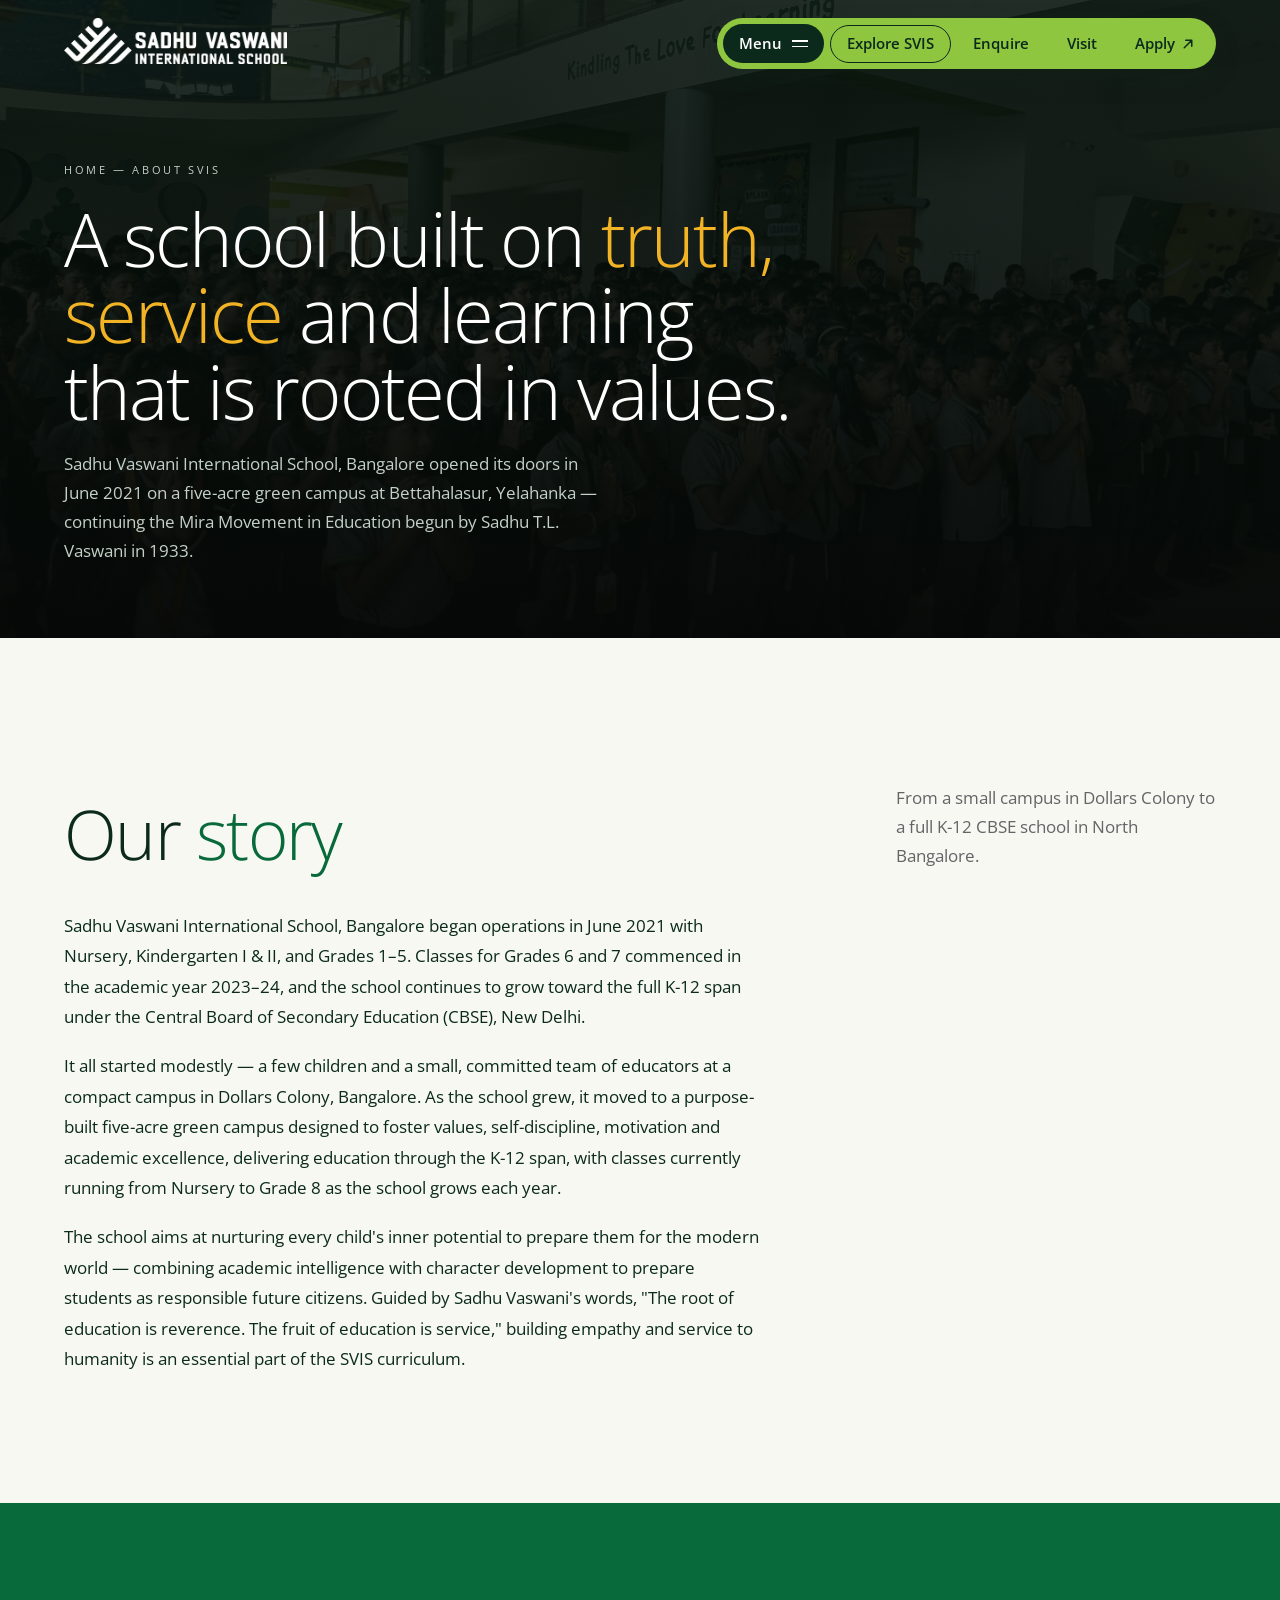
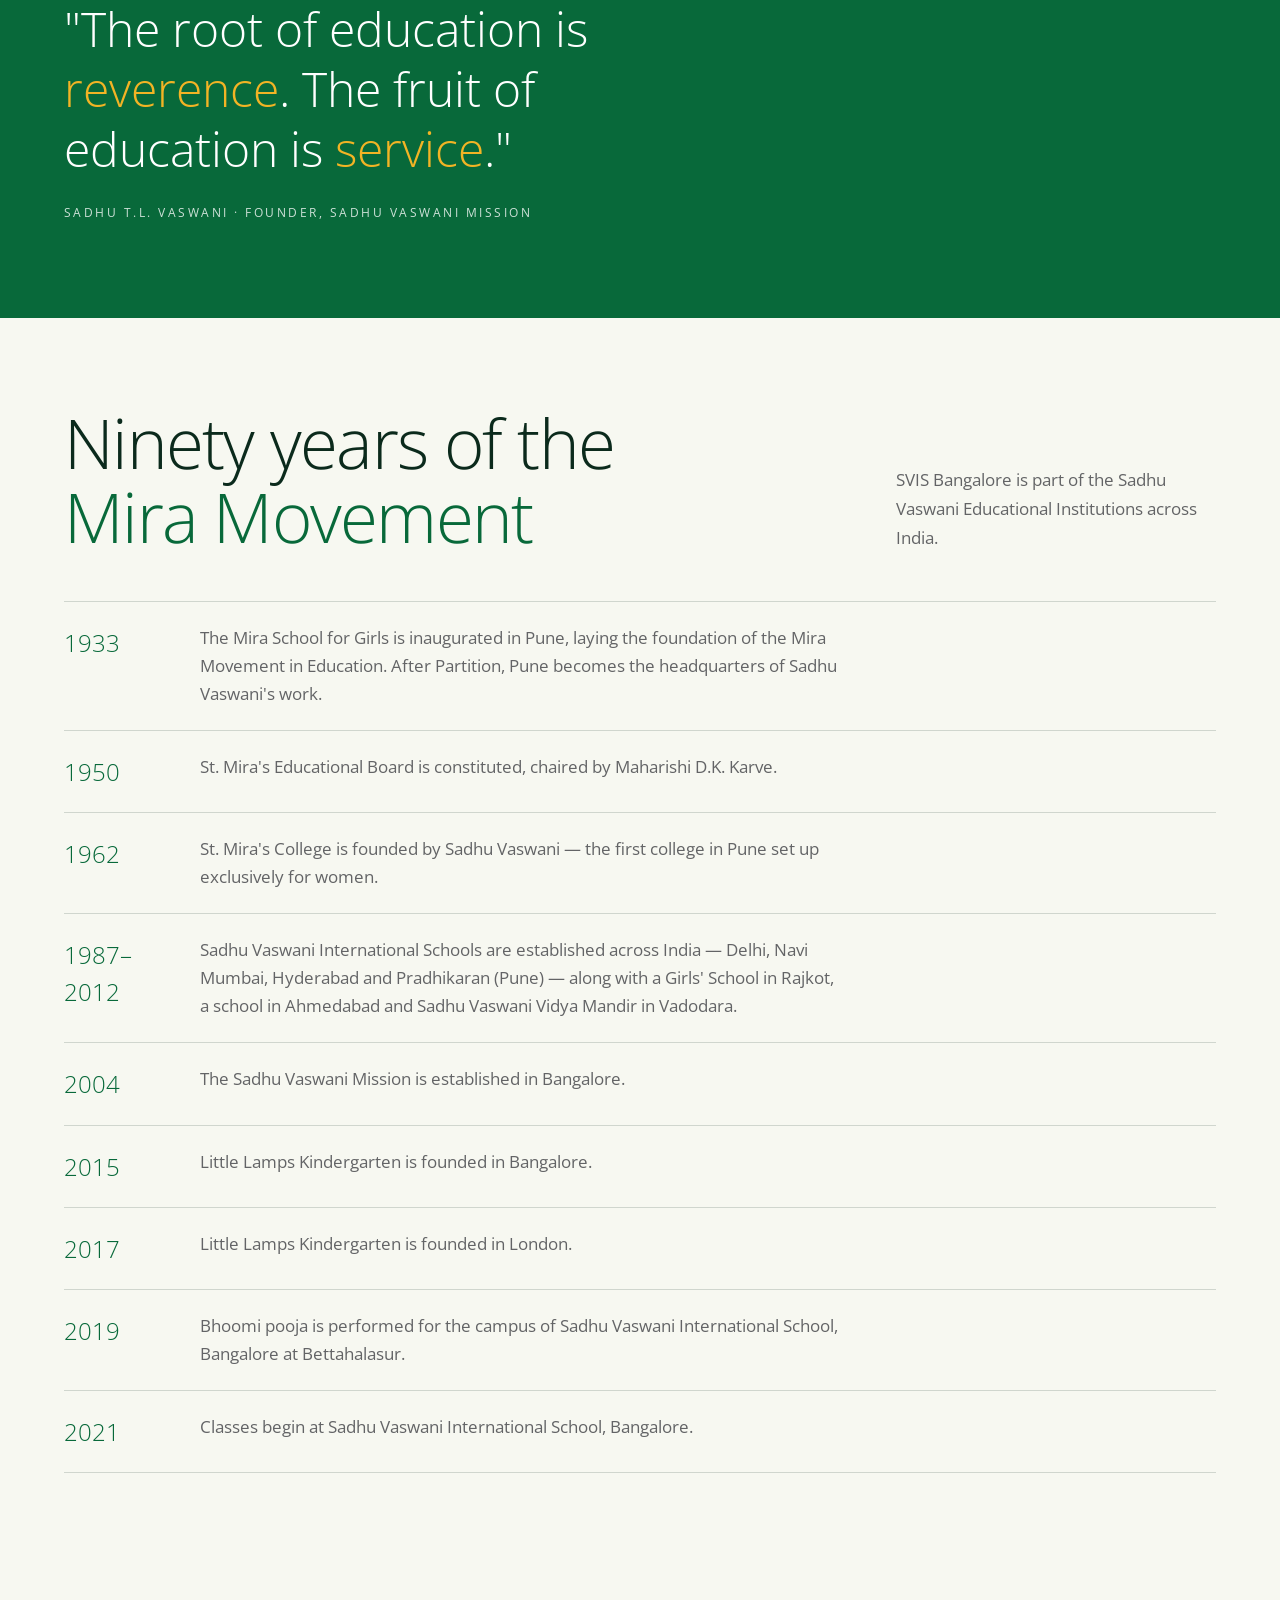
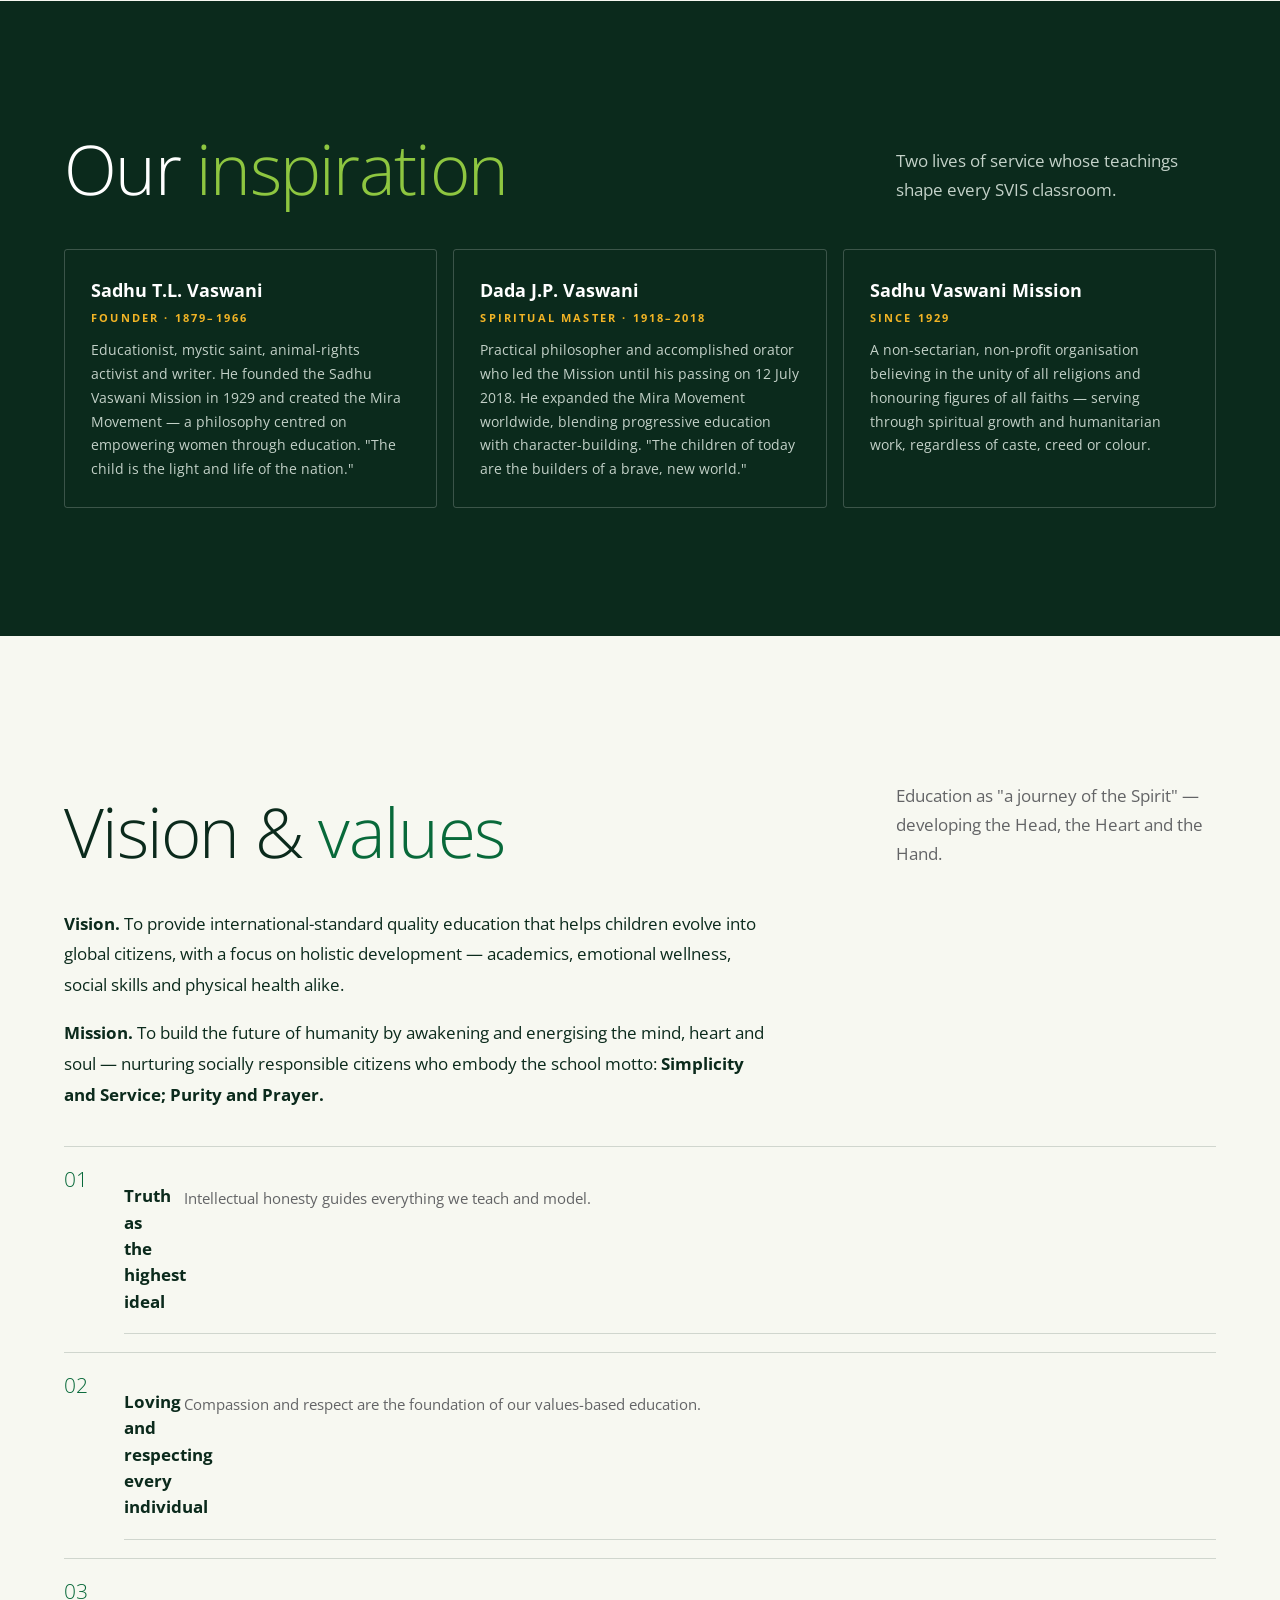
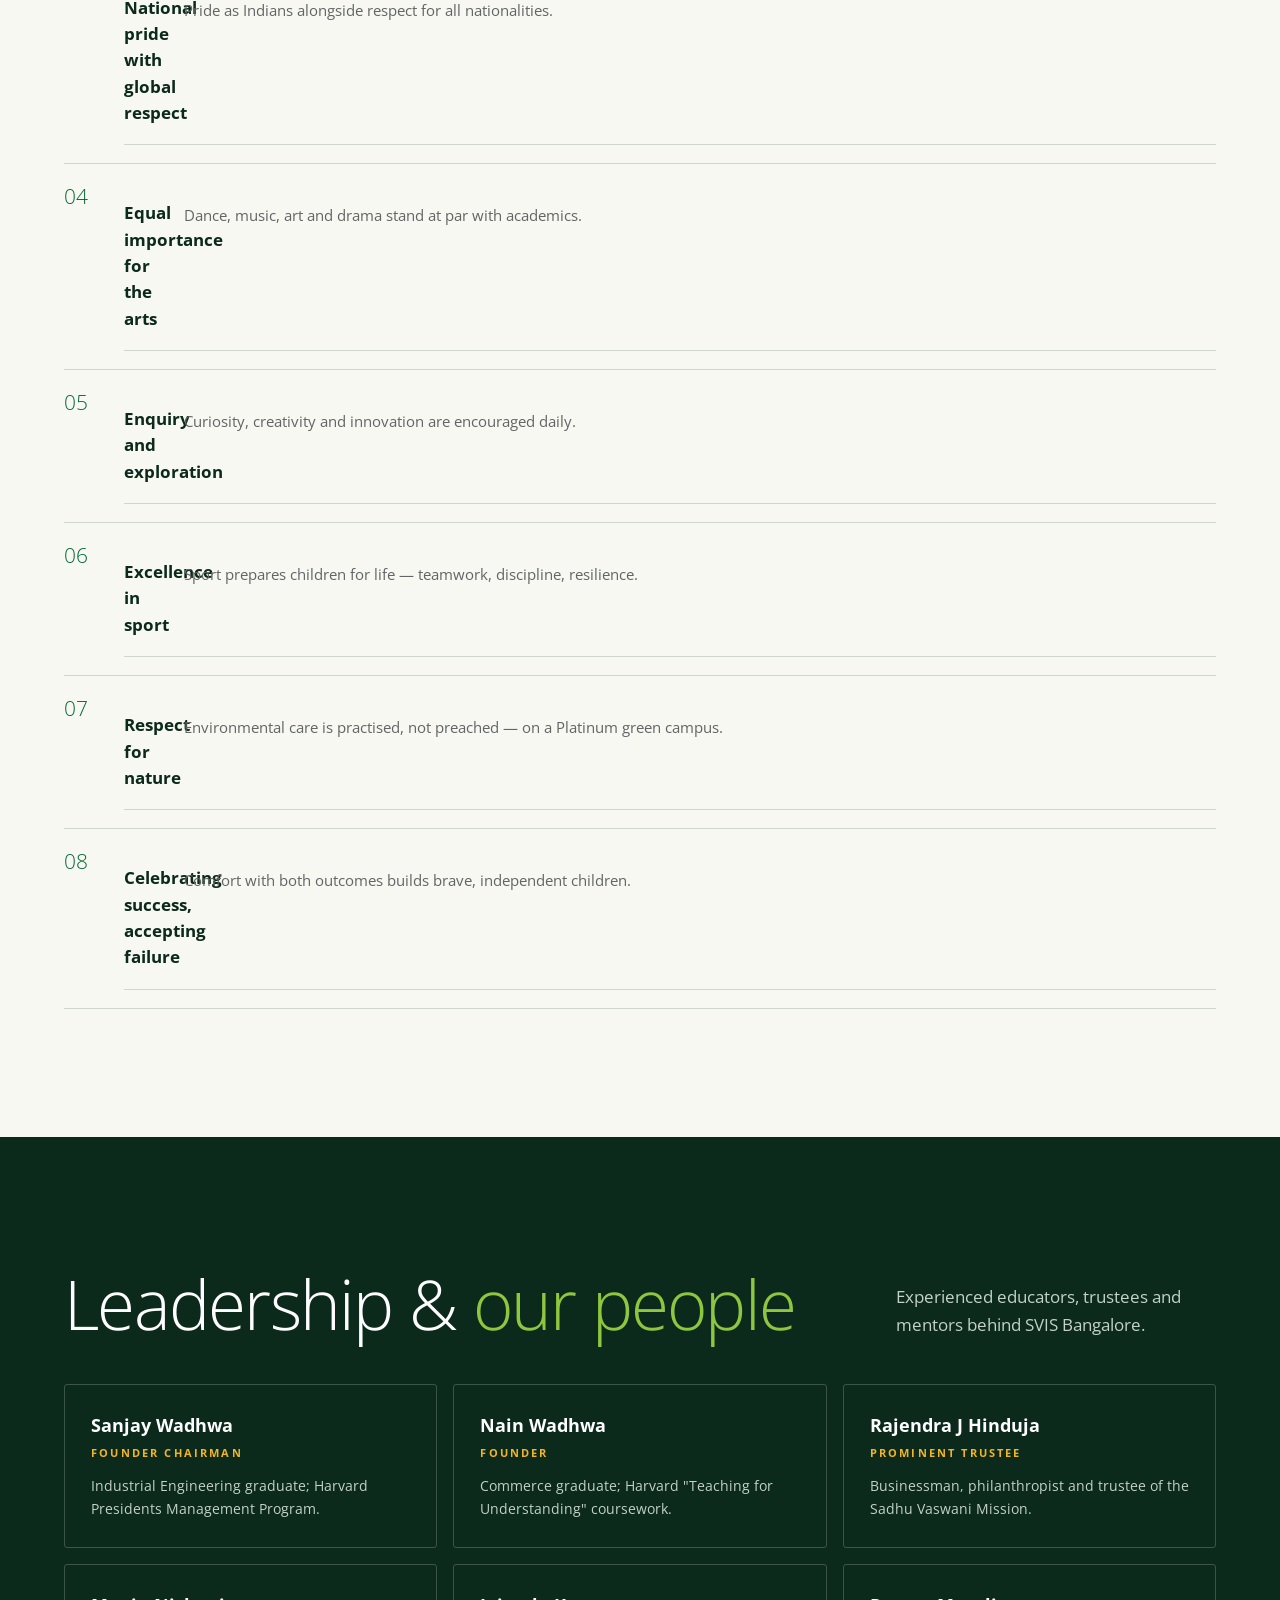
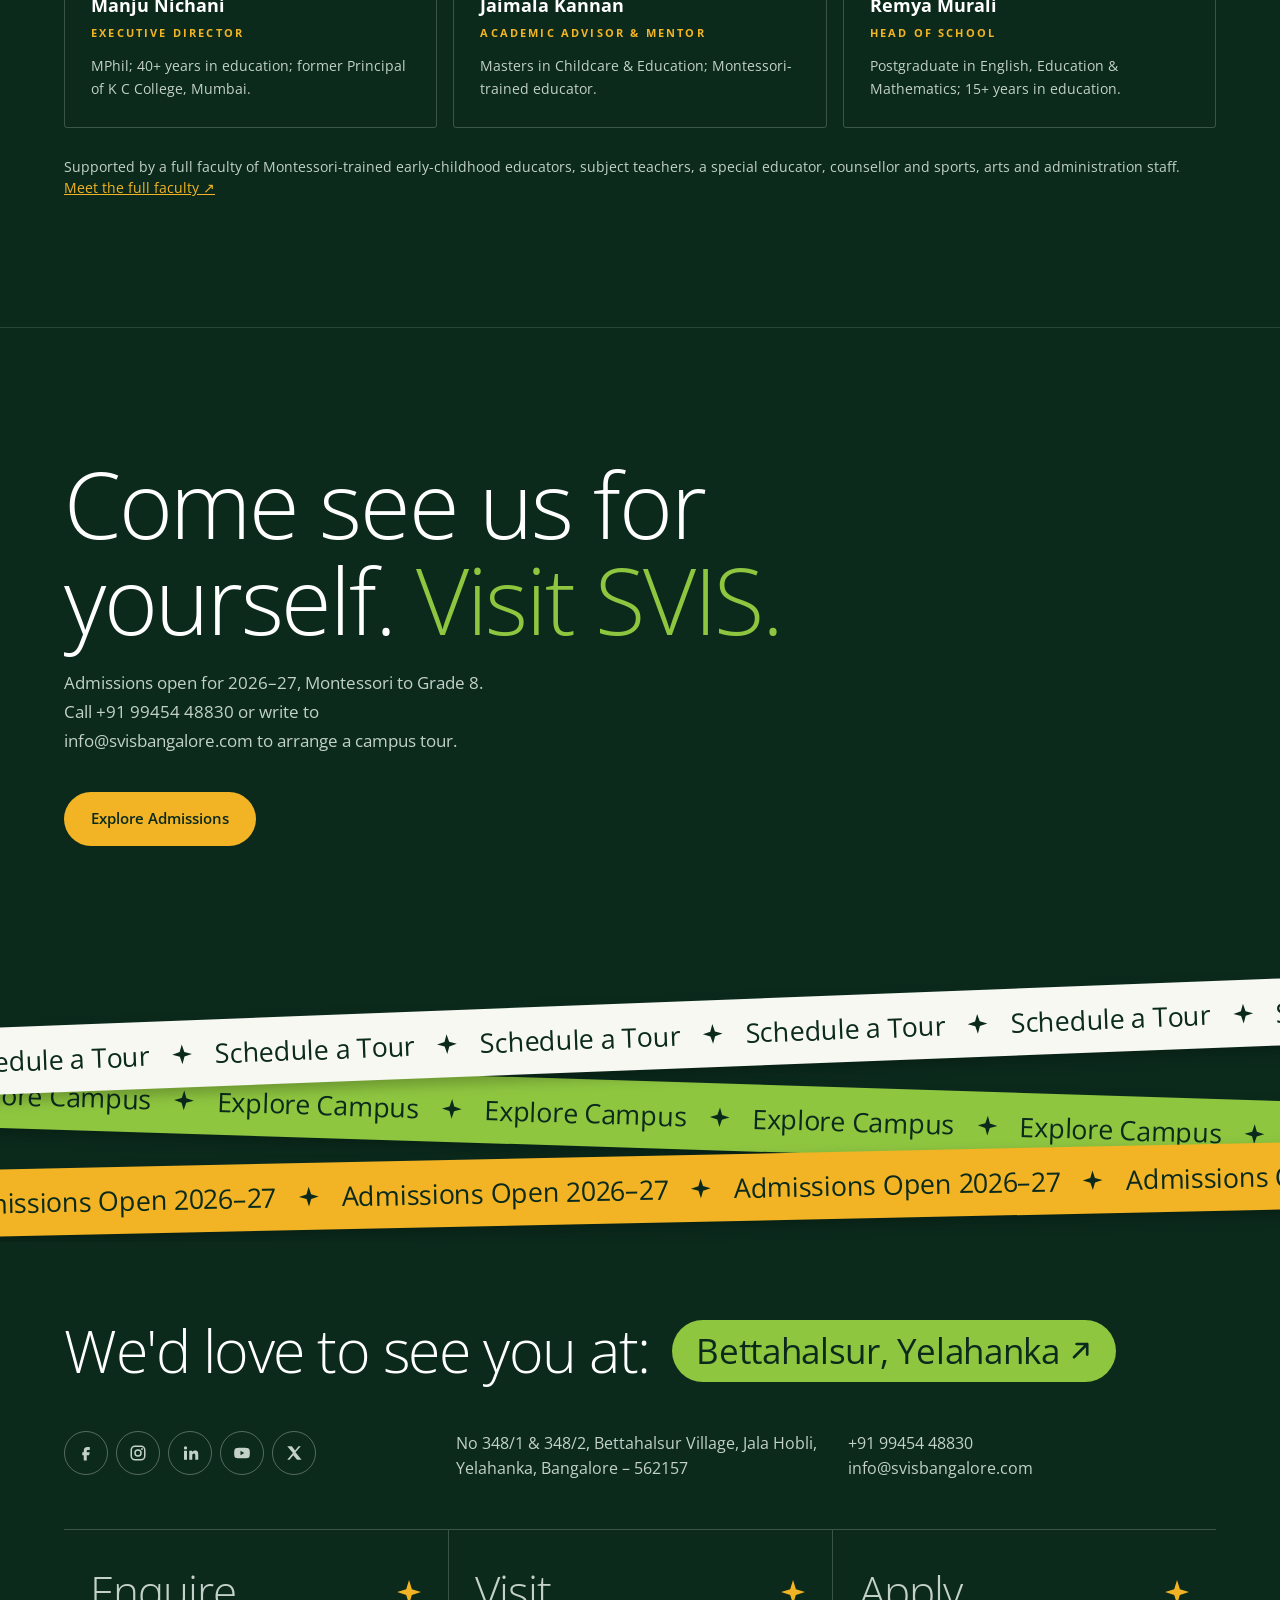
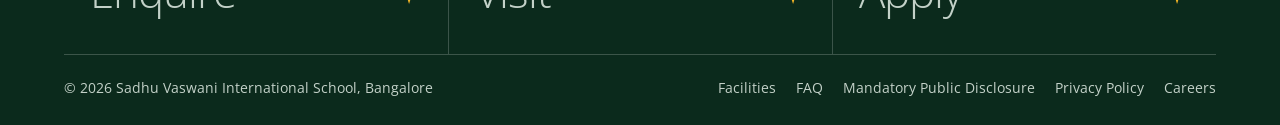
==== commit 783504f9: "Add Facilities page and link it across the site Add facilities.html covering learning spaces, arts a" ====
--- a/about.html
+++ b/about.html
@@ -123,6 +123,7 @@
           <li><a href="about.html" aria-current="page"><b>About SVIS</b><span>Our story, values and leadership</span></a></li>
           <li><a href="index.html#academics"><b>Academics</b><span>Early Years to Secondary, on the CBSE curriculum</span></a></li>
           <li><a href="index.html#campus"><b>Campus</b><span>An IGBC Platinum green campus in Yelahanka</span></a></li>
+          <li><a href="facilities.html"><b>Facilities</b><span>Labs, library, sports, transport and daily care</span></a></li>
           <li><a href="admissions.html"><b>Admissions</b><span>Process, age criteria and documents for 2026–27</span></a></li>
           <li><a href="faq.html"><b>FAQ</b><span>Answers for parents</span></a></li>
         </ul>
@@ -320,6 +321,7 @@
     <div class="f-base">
       <span>© 2026 Sadhu Vaswani International School, Bangalore</span>
       <nav aria-label="Footer">
+        <a href="facilities.html">Facilities</a>
         <a href="faq.html">FAQ</a>
         <a href="https://svisbangalore.com/mandatory-public-disclosure/">Mandatory Public Disclosure</a>
         <a href="https://svisbangalore.com/privacy-policy/">Privacy Policy</a>
--- a/assets/svis.css
+++ b/assets/svis.css
@@ -132,7 +132,7 @@
   .m-side a{padding:0;display:inline;white-space:normal;font-weight:400;border-radius:0}
   .m-side a:hover{background:none;color:var(--lime)}
   .m-side svg{width:84px;height:18px;color:var(--lime);margin-top:auto}
-  @media(max-width:760px){.menu{grid-template-columns:1fr}.m-side img,.m-side svg{display:none}}
+  @media(max-width:760px){.menu{grid-template-columns:1fr}.m-side img,.m-side svg{display:none}.menu li a{padding:9px 0}}
 
   /* ============ HERO ============ */
   .vh{position:relative;height:100svh;min-height:600px;padding:0;overflow:hidden;background:var(--paper);color:var(--ink)}
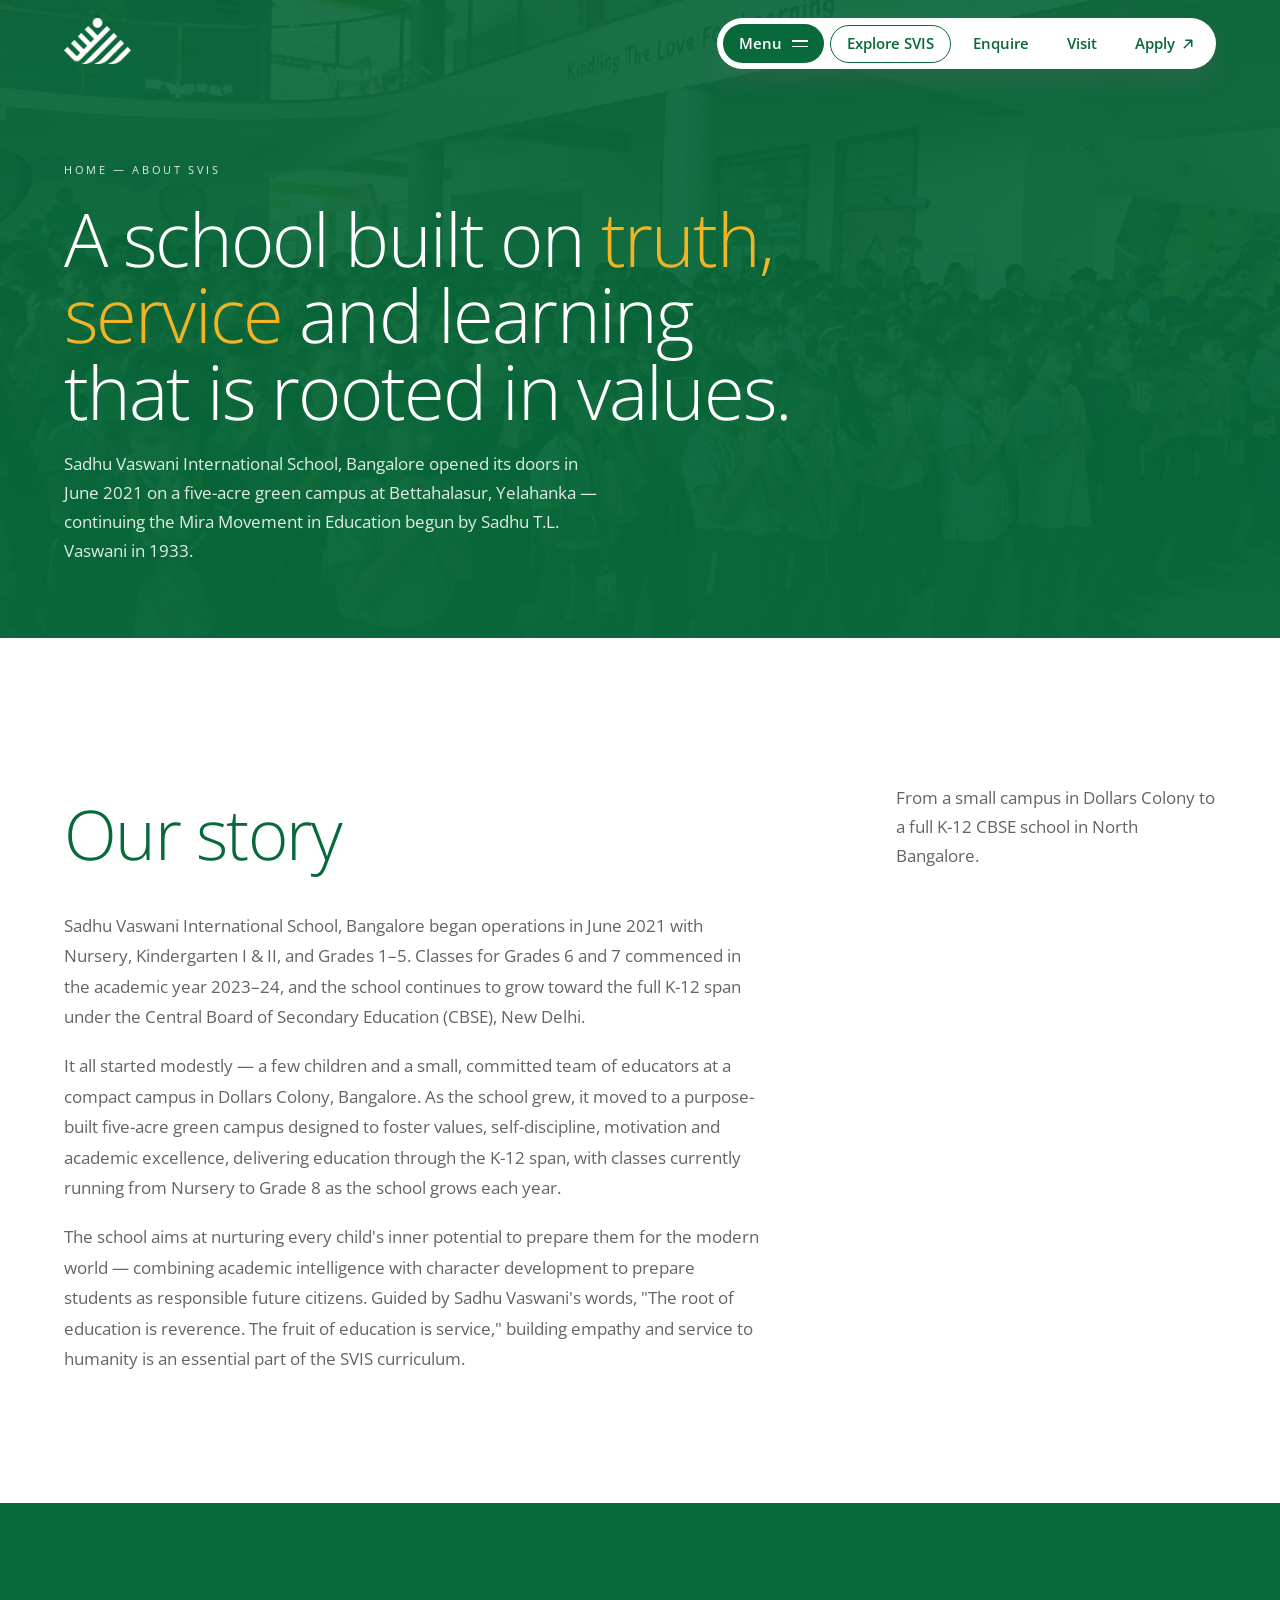
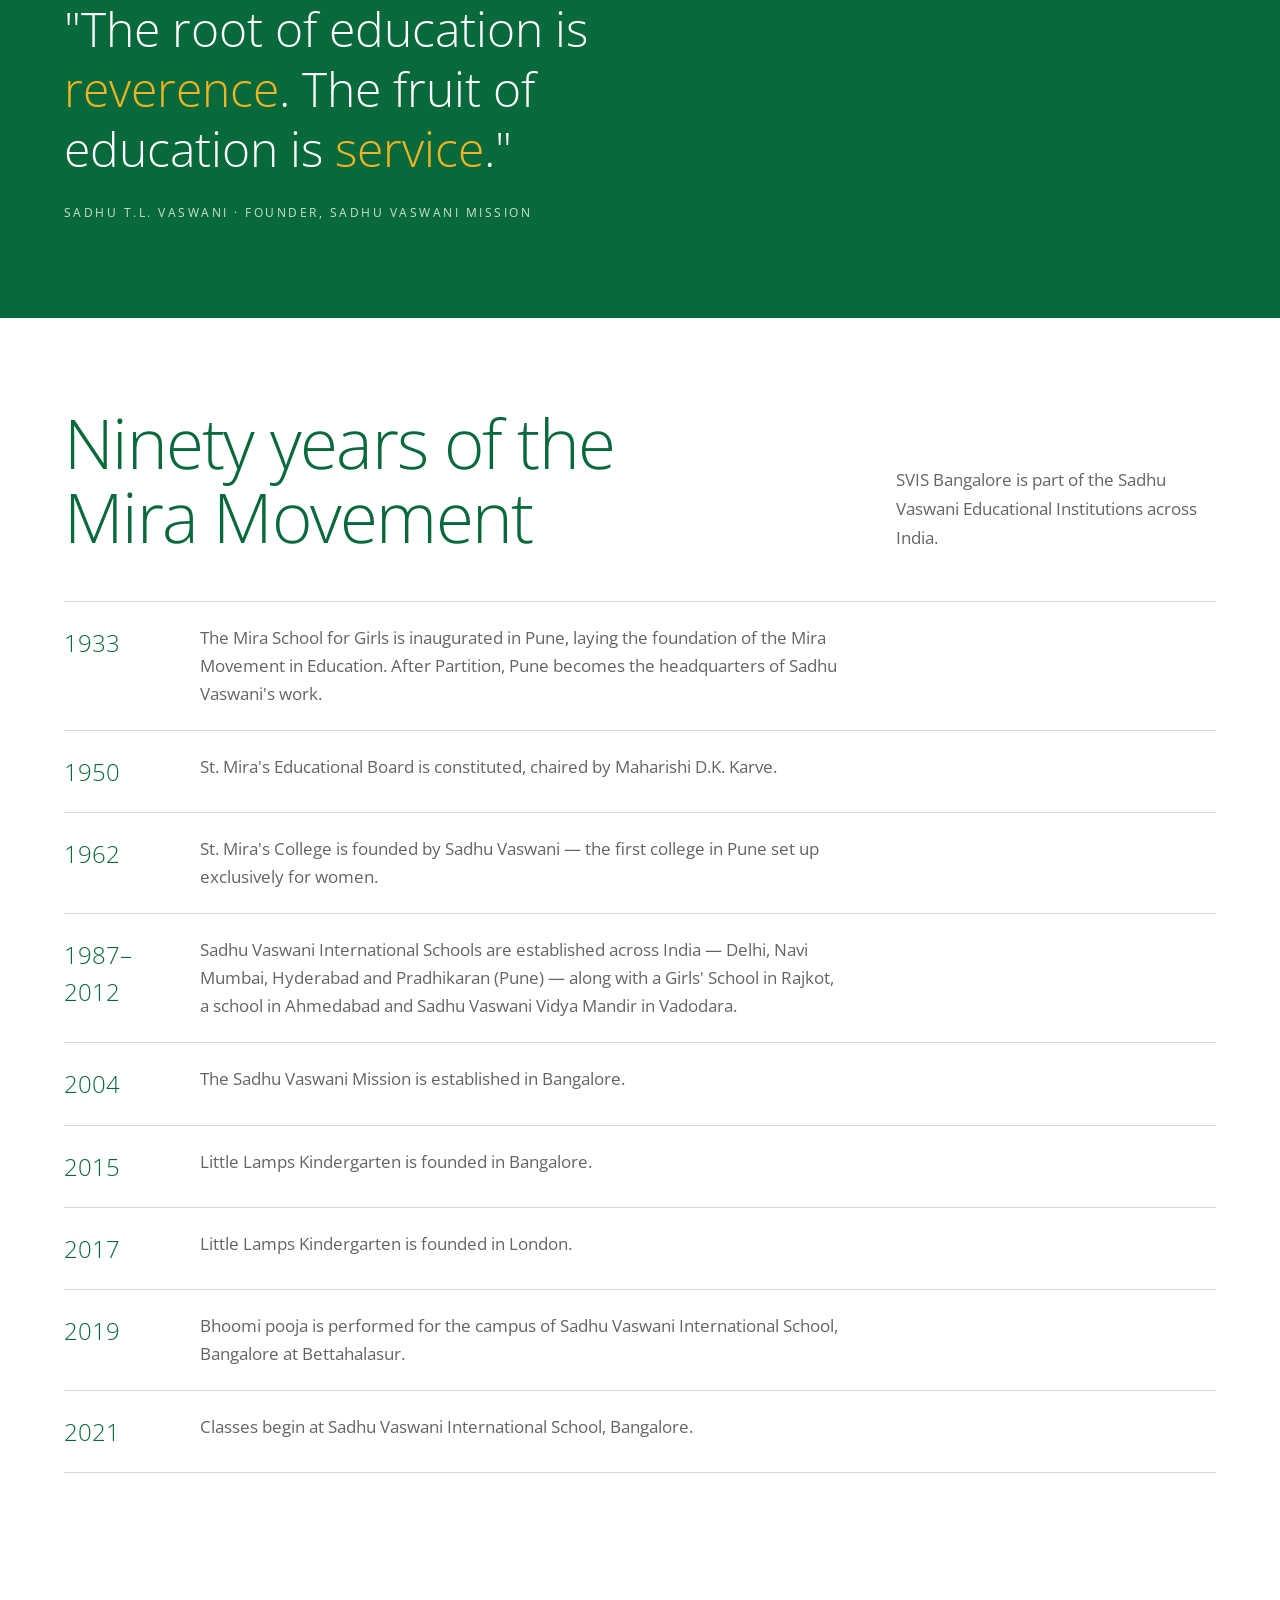
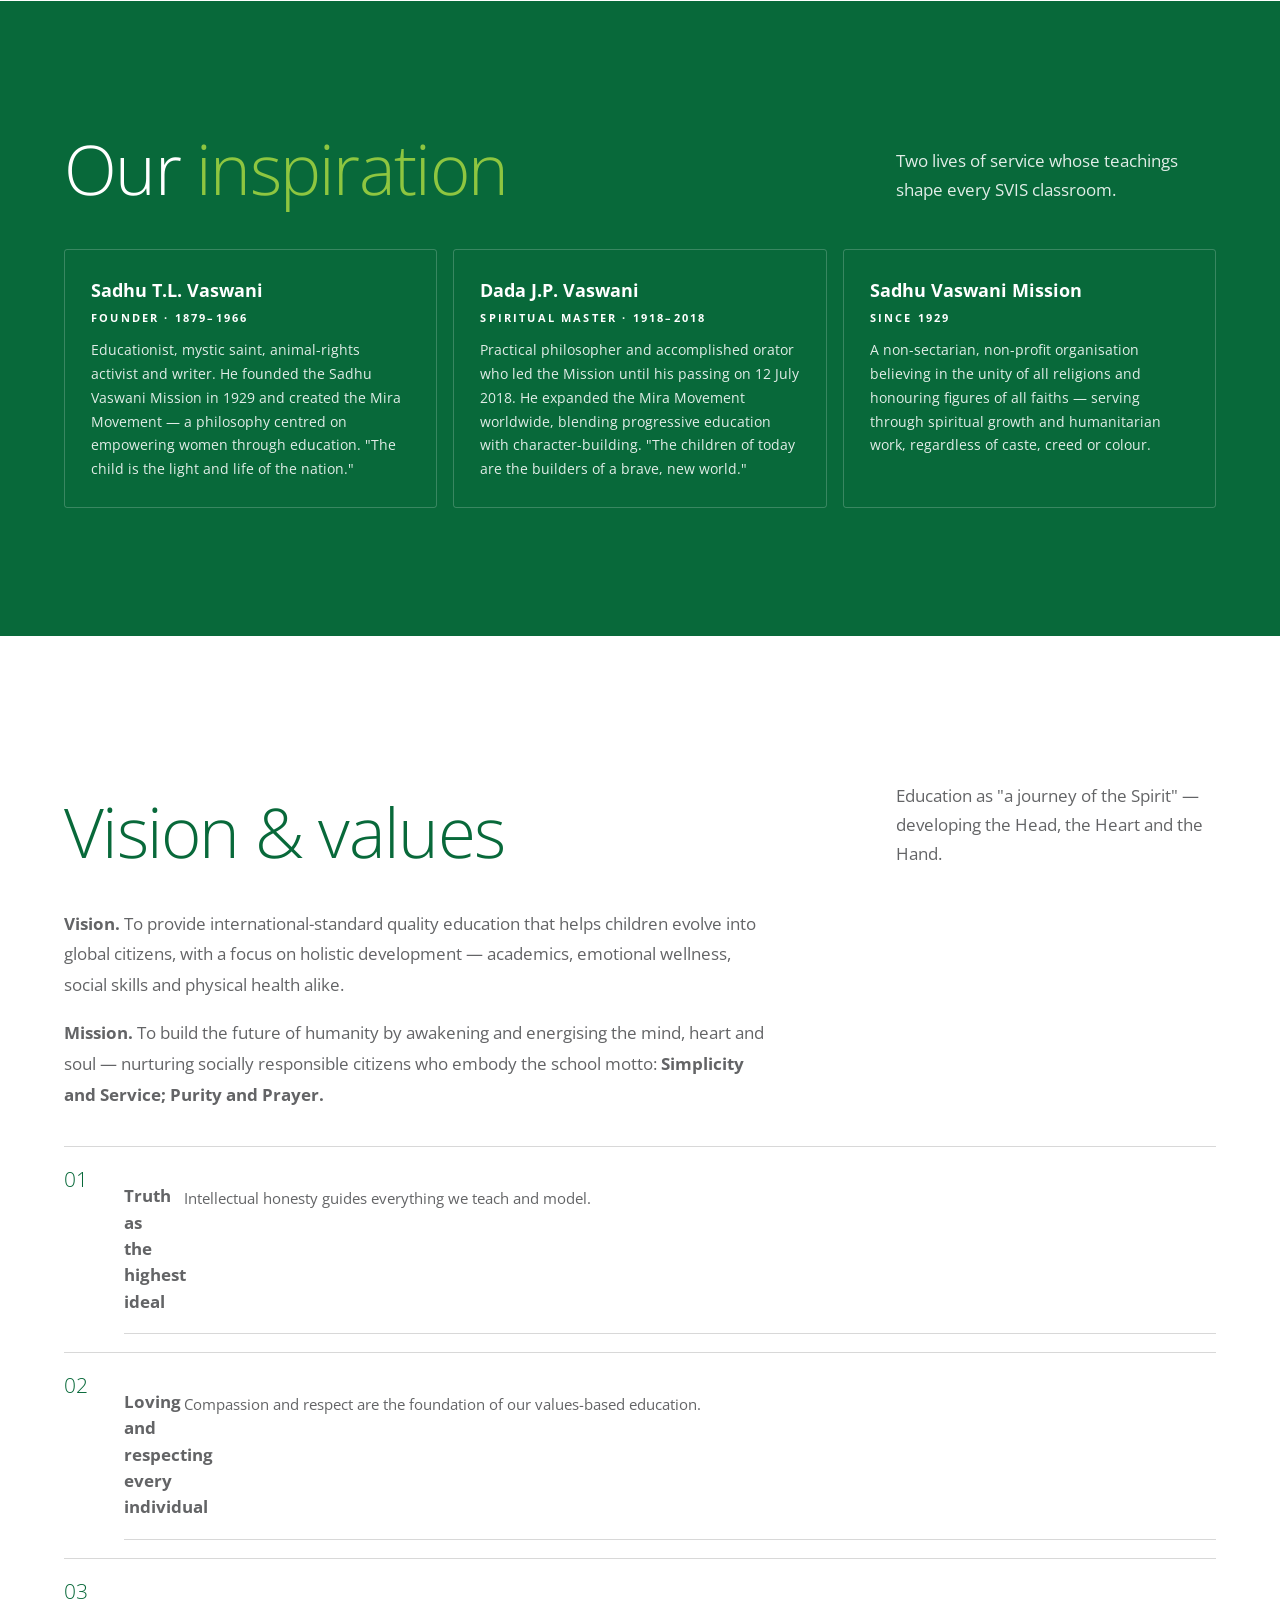
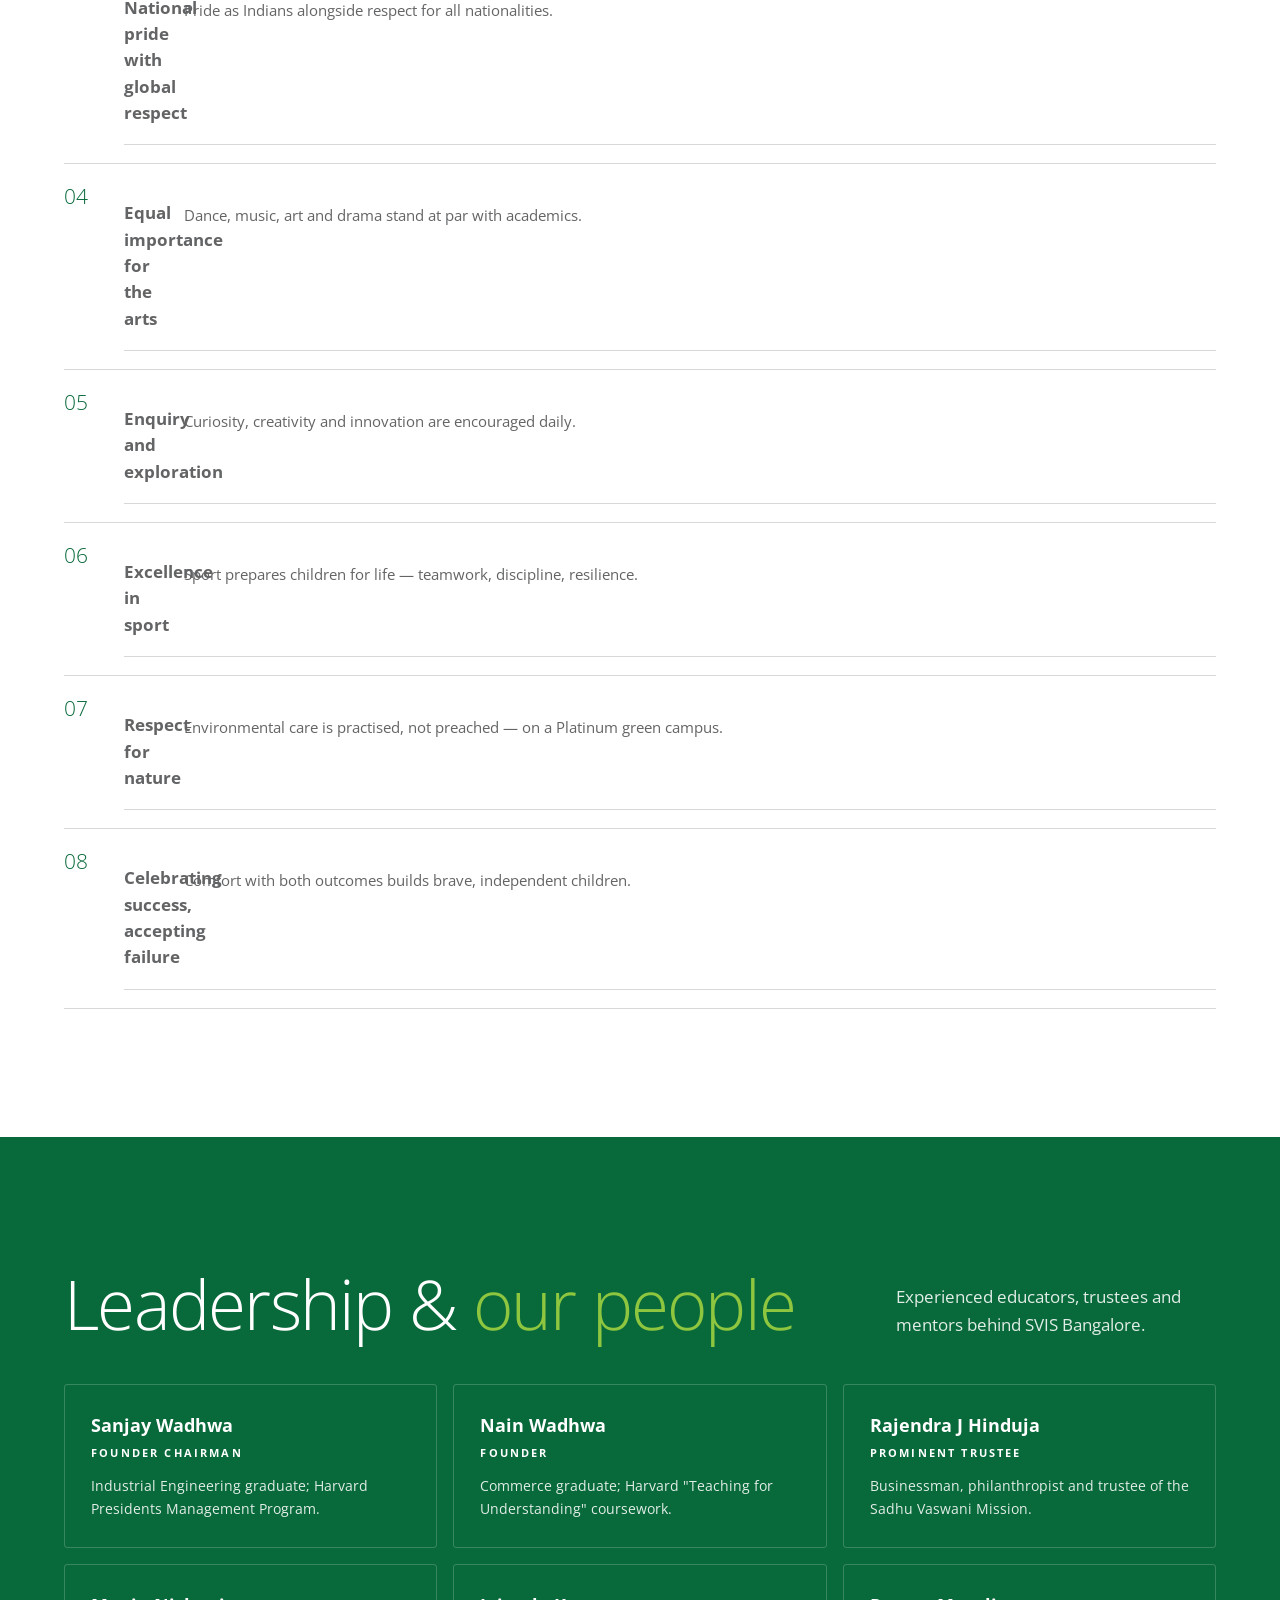
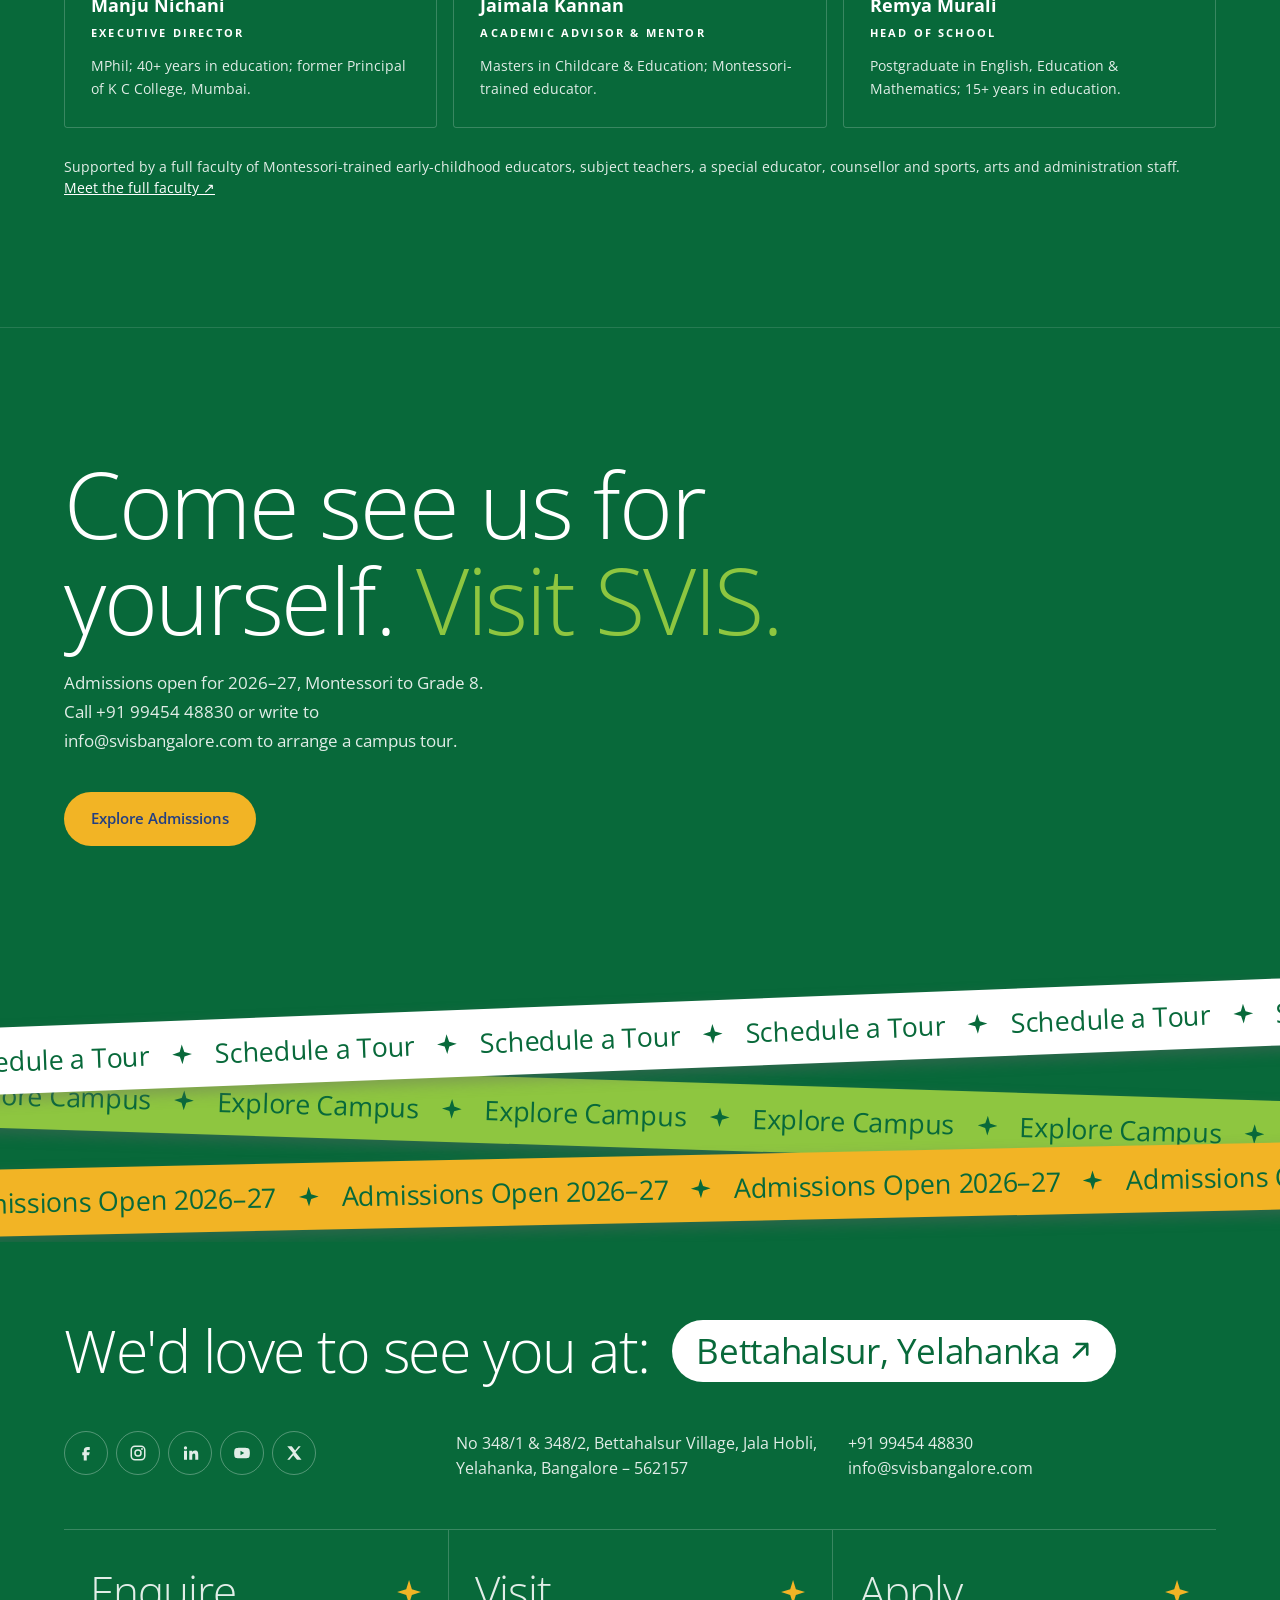
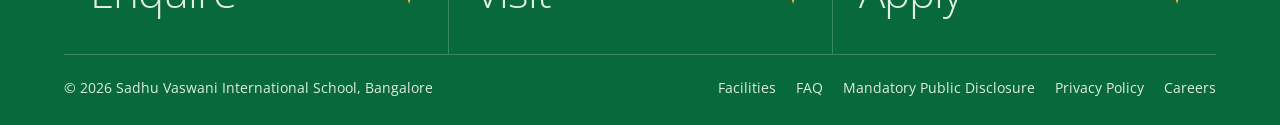
==== commit 4da6e7bf: "Use brand colours only and remove hero scroll pointer Replace the dark ink green, black overlays and" ====
--- a/about.html
+++ b/about.html
@@ -57,7 +57,7 @@
   body{background:var(--paper)}
   .page-hero{position:relative;background:var(--navy-3);color:var(--on-navy);padding:clamp(120px,18vh,190px) 0 clamp(40px,7vw,72px)}
   .page-hero img{position:absolute;inset:0;width:100%;height:100%;object-fit:cover;opacity:.28}
-  .page-hero .veil{position:absolute;inset:0;background:linear-gradient(180deg,rgba(5,6,5,.55),rgba(5,6,5,.92))}
+  .page-hero .veil{position:absolute;inset:0;background:linear-gradient(180deg,rgba(8,105,58,.7),rgba(8,105,58,.9))}
   .page-hero .crumbs{position:relative;z-index:2;font-size:.68rem;letter-spacing:.24em;text-transform:uppercase;color:var(--on-navy-muted);margin-bottom:22px}
   .page-hero .crumbs a{color:inherit;text-decoration:none}
   .page-hero h1{position:relative;z-index:2;font-size:clamp(2.3rem,6.4vw,4.6rem);line-height:1.04;max-width:18ch;color:var(--on-navy)}
@@ -205,17 +205,17 @@
     <div class="leader-grid">
       <article class="leader" style="background:transparent;color:var(--on-navy-muted);border-color:rgba(255,255,255,.2)">
         <b style="color:var(--on-navy)">Sadhu T.L. Vaswani</b>
-        <span class="role" style="color:var(--gold)">Founder · 1879–1966</span>
+        <span class="role" style="color:#fff">Founder · 1879–1966</span>
         <p style="color:var(--on-navy-muted)">Educationist, mystic saint, animal-rights activist and writer. He founded the Sadhu Vaswani Mission in 1929 and created the Mira Movement — a philosophy centred on empowering women through education. "The child is the light and life of the nation."</p>
       </article>
       <article class="leader" style="background:transparent;color:var(--on-navy-muted);border-color:rgba(255,255,255,.2)">
         <b style="color:var(--on-navy)">Dada J.P. Vaswani</b>
-        <span class="role" style="color:var(--gold)">Spiritual Master · 1918–2018</span>
+        <span class="role" style="color:#fff">Spiritual Master · 1918–2018</span>
         <p style="color:var(--on-navy-muted)">Practical philosopher and accomplished orator who led the Mission until his passing on 12 July 2018. He expanded the Mira Movement worldwide, blending progressive education with character-building. "The children of today are the builders of a brave, new world."</p>
       </article>
       <article class="leader" style="background:transparent;color:var(--on-navy-muted);border-color:rgba(255,255,255,.2)">
         <b style="color:var(--on-navy)">Sadhu Vaswani Mission</b>
-        <span class="role" style="color:var(--gold)">Since 1929</span>
+        <span class="role" style="color:#fff">Since 1929</span>
         <p style="color:var(--on-navy-muted)">A non-sectarian, non-profit organisation believing in the unity of all religions and honouring figures of all faiths — serving through spiritual growth and humanitarian work, regardless of caste, creed or colour.</p>
       </article>
     </div>
@@ -255,31 +255,31 @@
     </header>
     <div class="leader-grid">
       <article class="leader" style="background:transparent;color:var(--on-navy-muted);border-color:rgba(255,255,255,.2)">
-        <b style="color:var(--on-navy)">Sanjay Wadhwa</b><span class="role" style="color:var(--gold)">Founder Chairman</span>
+        <b style="color:var(--on-navy)">Sanjay Wadhwa</b><span class="role" style="color:#fff">Founder Chairman</span>
         <p style="color:var(--on-navy-muted)">Industrial Engineering graduate; Harvard Presidents Management Program.</p>
       </article>
       <article class="leader" style="background:transparent;color:var(--on-navy-muted);border-color:rgba(255,255,255,.2)">
-        <b style="color:var(--on-navy)">Nain Wadhwa</b><span class="role" style="color:var(--gold)">Founder</span>
+        <b style="color:var(--on-navy)">Nain Wadhwa</b><span class="role" style="color:#fff">Founder</span>
         <p style="color:var(--on-navy-muted)">Commerce graduate; Harvard "Teaching for Understanding" coursework.</p>
       </article>
       <article class="leader" style="background:transparent;color:var(--on-navy-muted);border-color:rgba(255,255,255,.2)">
-        <b style="color:var(--on-navy)">Rajendra J Hinduja</b><span class="role" style="color:var(--gold)">Prominent Trustee</span>
+        <b style="color:var(--on-navy)">Rajendra J Hinduja</b><span class="role" style="color:#fff">Prominent Trustee</span>
         <p style="color:var(--on-navy-muted)">Businessman, philanthropist and trustee of the Sadhu Vaswani Mission.</p>
       </article>
       <article class="leader" style="background:transparent;color:var(--on-navy-muted);border-color:rgba(255,255,255,.2)">
-        <b style="color:var(--on-navy)">Manju Nichani</b><span class="role" style="color:var(--gold)">Executive Director</span>
+        <b style="color:var(--on-navy)">Manju Nichani</b><span class="role" style="color:#fff">Executive Director</span>
         <p style="color:var(--on-navy-muted)">MPhil; 40+ years in education; former Principal of K C College, Mumbai.</p>
       </article>
       <article class="leader" style="background:transparent;color:var(--on-navy-muted);border-color:rgba(255,255,255,.2)">
-        <b style="color:var(--on-navy)">Jaimala Kannan</b><span class="role" style="color:var(--gold)">Academic Advisor &amp; Mentor</span>
+        <b style="color:var(--on-navy)">Jaimala Kannan</b><span class="role" style="color:#fff">Academic Advisor &amp; Mentor</span>
         <p style="color:var(--on-navy-muted)">Masters in Childcare &amp; Education; Montessori-trained educator.</p>
       </article>
       <article class="leader" style="background:transparent;color:var(--on-navy-muted);border-color:rgba(255,255,255,.2)">
-        <b style="color:var(--on-navy)">Remya Murali</b><span class="role" style="color:var(--gold)">Head of School</span>
+        <b style="color:var(--on-navy)">Remya Murali</b><span class="role" style="color:#fff">Head of School</span>
         <p style="color:var(--on-navy-muted)">Postgraduate in English, Education &amp; Mathematics; 15+ years in education.</p>
       </article>
     </div>
-    <p style="margin-top:28px;font-size:.86rem;color:var(--on-navy-muted)">Supported by a full faculty of Montessori-trained early-childhood educators, subject teachers, a special educator, counsellor and sports, arts and administration staff. <a href="https://svisbangalore.com/faculty/" style="color:var(--gold)">Meet the full faculty ↗</a></p>
+    <p style="margin-top:28px;font-size:.86rem;color:var(--on-navy-muted)">Supported by a full faculty of Montessori-trained early-childhood educators, subject teachers, a special educator, counsellor and sports, arts and administration staff. <a href="https://svisbangalore.com/faculty/" style="color:#fff;text-decoration:underline">Meet the full faculty ↗</a></p>
   </div>
 </section>
 
--- a/assets/svis.css
+++ b/assets/svis.css
@@ -1,11 +1,11 @@
   /* ============ TOKENS ============ */
   :root{
-    --ink:#0B2A1C; --brand:#08693A; --brand-deep:#054D29;
-    --paper:#F7F8F1; --card:#FFFFFF; --line:rgba(11,42,28,.16);
-    --lime:#8EC640; --leaf:#8EC640; --gold:#F2B425; --gold-deep:#C98F12; --sky:#DCE5DE;
-    --text:#0B2A1C; --muted:#636466; --eyebrow:#08693A;
-    --navy:#0B2A1C; --navy-2:#0B2A1C; --navy-3:#0B2A1C;
-    --on-navy:#FFFFFF; --on-navy-muted:#C3D1C8;
+    /* brand kit only: primary #08693A #8EC640, secondary #636466 #8a220d, tertiary #f2b425 #233f82, plus white */
+    --brand:#08693A; --lime:#8EC640; --leaf:#8EC640; --grey:#636466; --maroon:#8a220d; --gold:#F2B425; --gold-deep:#F2B425; --blue:#233f82;
+    --paper:#FFFFFF; --card:#FFFFFF; --line:rgba(99,100,102,.25);
+    --text:#636466; --muted:#636466; --eyebrow:#08693A; --heading:#08693A;
+    --navy:#08693A; --navy-2:#08693A; --navy-3:#08693A;
+    --on-navy:#FFFFFF; --on-navy-muted:rgba(255,255,255,.88);
     --disp:"Open Sans",-apple-system,"Segoe UI",sans-serif;
     --body:"Open Sans",-apple-system,"Segoe UI",sans-serif;
     --gutter:clamp(20px,5vw,70px);
@@ -20,11 +20,13 @@
   a{color:inherit}
   h1,h2,h3{font-family:var(--disp);font-weight:300;letter-spacing:-.025em;text-wrap:balance}
   h1 em,h2 em,blockquote em{font-style:normal}
-  ::selection{background:var(--gold);color:var(--ink)}
+  h1,h2,h3,h4,.display,.d3,.label{color:var(--heading)}
+  .on-navy,.story,.skills,.voices,.guide,.vh-reveal,.why-card,.page-hero,.quote-band,footer.site{--heading:#fff}
+  ::selection{background:var(--gold);color:var(--blue)}
   :focus-visible{outline:3px solid var(--gold);outline-offset:3px}
   section{padding-block:clamp(72px,10vw,130px)}
   .sprite{position:absolute;width:0;height:0;overflow:hidden}
-  .skip-link{position:fixed;top:-60px;left:16px;z-index:300;background:var(--gold);color:var(--ink);padding:10px 16px;border-radius:999px;text-decoration:none}
+  .skip-link{position:fixed;top:-60px;left:16px;z-index:300;background:var(--gold);color:var(--blue);padding:10px 16px;border-radius:999px;text-decoration:none}
   .skip-link:focus{top:12px}
 
   .wrap{max-width:1500px;margin-inline:auto;padding-inline:var(--gutter)}
@@ -33,7 +35,7 @@
   .sh-h .hl{color:var(--brand)}
   .on-navy .sh-h .hl{color:var(--lime)}
   .section-sub{color:var(--muted);margin-top:18px;max-width:52ch;line-height:1.7}
-  .on-navy{background:var(--ink);color:var(--on-navy)}
+  .on-navy{background:var(--brand);color:var(--on-navy)}
   .on-navy .section-sub{color:var(--on-navy-muted)}
   @media(max-width:860px){.sh{grid-template-columns:1fr;gap:18px}}
 
@@ -51,13 +53,13 @@
   .btn:active{transform:scale(.98)}
   .btn svg{width:14px;height:14px}
   .btn-primary{background:var(--brand);color:#fff}
-  .btn-primary:hover{background:var(--brand-deep)}
-  .btn-gold{background:var(--gold);color:var(--ink)}
+  .btn-primary:hover{background:#fff;color:var(--brand);border-color:var(--brand)}
+  .btn-gold{background:var(--gold);color:var(--blue)}
   .btn-gold:hover{background:var(--lime)}
   .btn-ghost{border-color:rgba(255,255,255,.55);color:var(--on-navy)}
-  .btn-ghost:hover{background:#fff;color:var(--ink)}
-  .btn-line{border-color:var(--text);color:var(--text)}
-  .btn-line:hover{background:var(--text);color:var(--paper)}
+  .btn-ghost:hover{background:#fff;color:var(--brand)}
+  .btn-line{border-color:var(--brand);color:var(--brand)}
+  .btn-line:hover{background:var(--brand);color:#fff}
   .p-kicker{border-radius:999px}
 
   /* reveal, only hides content once JS has confirmed it can show it again */
@@ -65,12 +67,12 @@
   .js [data-reveal].in{opacity:1;transform:none}
 
   /* sticker: scalloped badge with a rotating text ring */
-  .sticker{display:block;width:clamp(112px,12vw,164px);aspect-ratio:1;transition:transform .4s var(--ease);filter:drop-shadow(0 8px 16px rgba(0,0,0,.28));text-decoration:none;transform:rotate(-8deg)}
+  .sticker{display:block;width:clamp(112px,12vw,164px);aspect-ratio:1;transition:transform .4s var(--ease);filter:drop-shadow(0 8px 16px rgba(99,100,102,.35));text-decoration:none;transform:rotate(-8deg)}
   .sticker:hover{transform:rotate(4deg) scale(1.05)}
   .sticker svg{display:block;width:100%;height:100%;overflow:visible}
   .sticker .sc{fill:var(--gold)}
-  .sticker text{font:700 8.4px var(--body);letter-spacing:.09em;fill:var(--ink)}
-  .sticker .glyph{fill:none;stroke:var(--ink);stroke-width:3;stroke-linecap:round;stroke-linejoin:round}
+  .sticker text{font:700 8.4px var(--body);letter-spacing:.09em;fill:var(--blue)}
+  .sticker .glyph{fill:none;stroke:var(--blue);stroke-width:3;stroke-linecap:round;stroke-linejoin:round}
   .spin{transform-origin:50px 50px;animation:spin 22s linear infinite}
   @keyframes spin{to{transform:rotate(360deg)}}
   @keyframes slide{to{transform:translateX(-50%)}}
@@ -81,7 +83,7 @@
   .sl-nav button{background:none;border:0;color:inherit;cursor:pointer}
   .sl-arrow{width:48px;height:48px;border-radius:50%;border:1.5px solid currentColor!important;display:grid;place-items:center;transition:background .25s,color .25s}
   .sl-arrow svg{width:16px;height:16px}
-  .sl-arrow:hover{background:var(--lime);border-color:var(--lime)!important;color:var(--ink)}
+  .sl-arrow:hover{background:#fff;border-color:#fff!important;color:var(--brand)}
   [data-dots]{display:flex;gap:4px}
   [data-dots] button{width:26px;height:26px;display:grid;place-items:center}
   [data-dots] button::after{content:"";width:9px;height:9px;border-radius:50%;border:1.5px solid currentColor;transition:background .25s}
@@ -102,23 +104,23 @@
   .logo .lg-w{position:absolute;inset:0;opacity:0}
   header.site.on-dark .logo .lg-w{opacity:1}
   header.site.on-dark .logo .lg-c{opacity:0}
-  .bar{position:relative;display:flex;align-items:center;gap:6px;background:var(--lime);color:var(--ink);padding:6px;border-radius:999px;box-shadow:0 10px 26px rgba(11,42,28,.18)}
+  .bar{position:relative;display:flex;align-items:center;gap:6px;background:#fff;color:var(--brand);padding:6px;border-radius:999px;box-shadow:0 10px 26px rgba(99,100,102,.28)}
   .bar a,.bar button{font:600 .95rem/1 var(--body);text-decoration:none;color:inherit;border:0;background:none;cursor:pointer;padding:12px 16px;border-radius:999px;transition:background .25s,color .25s;white-space:nowrap}
-  .bar a:hover{background:rgba(11,42,28,.12)}
-  .bar .b-menu{background:var(--ink);color:#fff;display:flex;align-items:center;gap:10px}
+  .bar a:hover{background:rgba(8,105,58,.1)}
+  .bar .b-menu{background:var(--brand);color:#fff;display:flex;align-items:center;gap:10px}
   .bar .b-menu i{display:grid;gap:4px;width:16px}
   .bar .b-menu i::before,.bar .b-menu i::after{content:"";height:1.5px;background:currentColor;transition:transform .3s}
   .menu-open .bar .b-menu i::before{transform:translateY(2.75px) rotate(45deg)}
   .menu-open .bar .b-menu i::after{transform:translateY(-2.75px) rotate(-45deg)}
-  .bar .b-guide{border:1.5px solid var(--ink);padding-block:10.5px}
+  .bar .b-guide{border:1.5px solid var(--brand);padding-block:10.5px}
   .bar .b-apply{display:flex;align-items:center;gap:7px}
   .bar .b-apply svg{width:12px;height:12px}
   @media(max-width:900px){.bar .b-guide,.bar .b-q{display:none}}
   @media(max-width:560px){.logo img{height:40px}header.site{padding-block:12px}}
 
-  .scrim{position:fixed;inset:0;z-index:150;background:rgba(11,42,28,.3);-webkit-backdrop-filter:blur(8px);backdrop-filter:blur(8px);opacity:0;pointer-events:none;transition:opacity .4s ease}
+  .scrim{position:fixed;inset:0;z-index:150;background:rgba(8,105,58,.2);-webkit-backdrop-filter:blur(8px);backdrop-filter:blur(8px);opacity:0;pointer-events:none;transition:opacity .4s ease}
   .menu-open .scrim{opacity:1;pointer-events:auto}
-  .menu{position:absolute;top:calc(100% + 10px);right:0;width:min(940px,calc(100vw - var(--gutter)*2));max-height:calc(100dvh - 110px);overflow:auto;background:var(--ink);color:#fff;border-radius:24px;padding:clamp(22px,3vw,40px);display:grid;grid-template-columns:1.5fr 1fr;gap:clamp(24px,4vw,56px);clip-path:inset(0 0 100% 0 round 24px);visibility:hidden;transition:clip-path .55s var(--ease),visibility 0s .55s}
+  .menu{position:absolute;top:calc(100% + 10px);right:0;width:min(940px,calc(100vw - var(--gutter)*2));max-height:calc(100dvh - 110px);overflow:auto;background:var(--brand);color:#fff;border-radius:24px;padding:clamp(22px,3vw,40px);display:grid;grid-template-columns:1.5fr 1fr;gap:clamp(24px,4vw,56px);clip-path:inset(0 0 100% 0 round 24px);visibility:hidden;transition:clip-path .55s var(--ease),visibility 0s .55s}
   .menu-open .menu{clip-path:inset(0 0 0 0 round 24px);visibility:visible;transition:clip-path .55s var(--ease)}
   .menu ul{list-style:none}
   .menu li{border-bottom:1px solid rgba(255,255,255,.16)}
@@ -130,23 +132,23 @@
   .m-side{display:flex;flex-direction:column;gap:16px;font-size:.98rem;line-height:1.5;color:var(--on-navy-muted)}
   .m-side img{width:130px;height:auto}
   .m-side a{padding:0;display:inline;white-space:normal;font-weight:400;border-radius:0}
-  .m-side a:hover{background:none;color:var(--lime)}
+  .m-side a:hover{background:none;color:#fff;text-decoration:underline}
   .m-side svg{width:84px;height:18px;color:var(--lime);margin-top:auto}
   @media(max-width:760px){.menu{grid-template-columns:1fr}.m-side img,.m-side svg{display:none}.menu li a{padding:9px 0}}
 
   /* ============ HERO ============ */
-  .vh{position:relative;height:100svh;min-height:600px;padding:0;overflow:hidden;background:var(--paper);color:var(--ink)}
-  .vh-reveal{position:absolute;inset:0;background:var(--ink);color:#fff;overflow:hidden}
+  .vh{position:relative;height:100svh;min-height:600px;padding:0;overflow:hidden;background:var(--paper);color:var(--brand)}
+  .vh-reveal{position:absolute;inset:0;background:var(--brand);color:#fff;overflow:hidden}
   .js .vh-reveal{clip-path:circle(0 at 50% 52%);transition:clip-path 1.5s cubic-bezier(.7,0,.2,1)}
   .js .vh.ready .vh-reveal{clip-path:circle(120vmax at 50% 52%)}
   .vh.done .vh-reveal{clip-path:none!important;transition:none}
   .vh-media{position:absolute;inset:-8% 0;will-change:transform}
   .vh-media img{width:100%;height:100%;object-fit:cover;animation:kenburns 26s ease-in-out infinite alternate}
   @keyframes kenburns{from{transform:scale(1.03)}to{transform:scale(1.12)}}
-  .vh-veil{position:absolute;inset:0;background:linear-gradient(180deg,rgba(6,28,18,.68) 0%,rgba(6,28,18,.6) 45%,rgba(6,28,18,.82) 100%)}
-  .vh-copy{position:absolute;inset:0;display:flex;flex-direction:column;justify-content:center;padding:92px var(--gutter) 84px;will-change:transform;text-shadow:0 2px 26px rgba(4,20,12,.5)}
+  .vh-veil{position:absolute;inset:0;background:linear-gradient(180deg,rgba(8,105,58,.72) 0%,rgba(8,105,58,.6) 45%,rgba(8,105,58,.85) 100%)}
+  .vh-copy{position:absolute;inset:0;display:flex;flex-direction:column;justify-content:center;padding:92px var(--gutter) 84px;will-change:transform;text-shadow:0 2px 22px rgba(8,105,58,.9)}
   .vh-over .vh-copy{text-shadow:none}
-  .vh-title{font-size:clamp(3.4rem,min(10.2vw,19svh),9.4rem);line-height:1.02;font-weight:300;letter-spacing:-.03em;text-wrap:initial}
+  .vh-title{font-size:clamp(3.4rem,min(10.2vw,19svh),9.4rem);line-height:1.02;font-weight:400;letter-spacing:-.03em;text-wrap:initial}
   .vh-title .ey{display:block;font-size:clamp(1rem,1.7vw,1.5rem);line-height:1.3;letter-spacing:0;font-weight:400;margin-bottom:clamp(14px,2.4vh,26px)}
   .vh-title .ln{display:block}
   .ring{position:relative;display:inline-block}
@@ -156,15 +158,12 @@
   .js .vh.ready .ring svg{clip-path:inset(-20%)}
   .vh-sub{position:absolute;left:var(--gutter);bottom:30px;max-width:46ch;font-size:clamp(1rem,1.3vw,1.15rem);line-height:1.45}
   .vh .sticker{position:absolute;right:var(--gutter);top:clamp(110px,17vh,170px);z-index:3}
-  .vh-pause{position:absolute;right:var(--gutter);bottom:28px;z-index:3;display:flex;align-items:center;gap:8px;background:rgba(6,28,18,.55);color:#fff;border:1px solid rgba(255,255,255,.5);border-radius:999px;padding:9px 16px;font:600 .85rem/1 var(--body);cursor:pointer;transition:background .25s}
-  .vh-pause:hover{background:rgba(6,28,18,.85)}
+  .vh-pause{position:absolute;right:var(--gutter);bottom:28px;z-index:3;display:flex;align-items:center;gap:8px;background:rgba(8,105,58,.75);color:#fff;border:1px solid rgba(255,255,255,.6);border-radius:999px;padding:9px 16px;font:600 .85rem/1 var(--body);cursor:pointer;transition:background .25s}
+  .vh-pause:hover{background:var(--brand)}
   .vh-pause[hidden]{display:none}
   .vh-pause i{width:9px;height:11px;border-inline:3px solid #fff}
   .vh-pause[aria-pressed="true"] i{width:0;height:0;border-inline:none;border-left:9px solid #fff;border-block:5.5px solid transparent}
-  .vh-cue{position:absolute;left:50%;bottom:22px;margin-left:-46px;z-index:2;width:92px;height:92px;border-radius:50%;background:var(--gold);color:var(--ink);display:grid;place-items:center;text-align:center;font:600 .82rem/1.15 var(--body);text-decoration:none}
-  .vh-cue.fine{left:0;top:0;bottom:auto;margin:0;transform:translate(var(--x,50vw),var(--y,80vh)) scale(var(--s,0));transition:scale .3s;will-change:transform}
-  .vh-cue.fine:focus-visible{--s:1}
-  .vh-over{position:absolute;inset:0;background:var(--paper);color:var(--ink)}
+  .vh-over{position:absolute;inset:0;background:var(--paper);color:var(--brand);--heading:var(--brand)}
   html:not(.js) .vh-over{display:none}
   .vh-over .vh-title .ln,.vh-over .vh-title .ey{opacity:0;transform:translateY(30px);animation:rise .9s var(--ease) forwards}
   .vh-over .vh-title .ln:nth-of-type(3){animation-delay:.08s}
@@ -177,11 +176,10 @@
     .vh-sub{bottom:128px;max-width:calc(100% - 170px);font-size:.95rem}
     .vh-copy{justify-content:flex-start;padding-top:112px}
     .vh-pause{left:var(--gutter);right:auto;bottom:40px}
-    .vh-cue{left:auto;right:var(--gutter);margin:0;bottom:20px;width:76px;height:76px;font-size:.74rem}
-  }
+    }
 
   /* ============ STORY ============ */
-  .story{position:relative;background:var(--ink);color:#fff;overflow:hidden}
+  .story{position:relative;background:var(--brand);color:#fff;overflow:hidden}
   .story::before{content:"";position:absolute;inset:0;pointer-events:none;background:repeating-linear-gradient(90deg,rgba(255,255,255,.07) 0 1px,transparent 1px 25%)}
   .story .wrap{position:relative;min-height:clamp(560px,76vh,780px);display:flex;flex-direction:column}
   .story [data-track]{flex:1;align-items:center;margin-block:clamp(28px,4vw,56px)}
@@ -213,11 +211,11 @@
   .s-circle .shape-img{border-radius:50%}
   .s-rect .shape-img{aspect-ratio:4/5;border-radius:26px;transform:rotate(-3deg)}
   .s-tri .shape-img{clip-path:url(#tri);aspect-ratio:1/.92}
-  .shape-go{position:absolute;top:10px;right:10px;width:56px;height:56px;border-radius:50%;background:var(--ink);color:#fff;display:grid;place-items:center;transition:background .25s,color .25s}
+  .shape-go{position:absolute;top:10px;right:10px;width:56px;height:56px;border-radius:50%;background:var(--brand);color:#fff;display:grid;place-items:center;transition:background .25s,color .25s}
   .shape-go svg{width:16px;height:16px}
-  .shape-go:hover{background:var(--gold);color:var(--ink)}
+  .shape-go:hover{background:var(--gold);color:var(--blue)}
   .shape figcaption{margin-top:18px}
-  .shape figcaption b{display:block;font-weight:400;font-size:clamp(1.35rem,2vw,1.8rem);letter-spacing:-.01em;line-height:1.2}
+  .shape figcaption b{display:block;color:var(--brand);font-weight:400;font-size:clamp(1.35rem,2vw,1.8rem);letter-spacing:-.01em;line-height:1.2}
   .shape figcaption span{color:var(--muted)}
   .community .btn{margin-top:clamp(36px,5vw,60px)}
   @media(max-width:760px){
@@ -229,17 +227,17 @@
   /* ============ ACADEMICS ============ */
   .skills{background:var(--brand);color:#fff;padding-bottom:0;overflow:hidden}
   .sk-head{position:relative;padding-bottom:clamp(40px,6vw,90px)}
-  .sk-head .display{position:relative;z-index:2;margin-top:22px;max-width:12ch;text-shadow:0 2px 28px rgba(5,40,24,.55)}
+  .sk-head .display{position:relative;z-index:2;margin-top:22px;max-width:12ch;text-shadow:0 2px 24px rgba(8,105,58,.85)}
   .sk-photo{position:absolute;right:0;bottom:0;width:min(50vw,720px);aspect-ratio:2/1.05;border-radius:999px 999px 0 0;overflow:hidden}
   .sk-photo img{width:100%;height:100%;object-fit:cover}
   .sk-row{border-top:1px solid rgba(255,255,255,.35)}
   .sk-row h3{font:inherit;letter-spacing:0}
   .sk-btn{position:relative;display:block;width:100%;background:none;border:0;color:inherit;font:inherit;cursor:pointer;padding-block:clamp(12px,1.5vw,20px);overflow:hidden;transition:background .3s,color .3s}
-  .sk-btn:hover,.sk-btn[aria-expanded="true"]{background:var(--paper);color:var(--ink)}
+  .sk-btn:hover,.sk-btn[aria-expanded="true"]{background:#fff;color:var(--brand)}
   .sk-btn:focus-visible{outline-offset:-4px}
   .sk-hint{position:relative;z-index:2;display:flex;align-items:center;gap:12px;margin-top:20px;font-size:clamp(1.1rem,1.5vw,1.35rem);line-height:1.3;color:var(--gold);font-weight:600}
   .sk-hint svg{width:18px;height:18px;flex:none;transform:rotate(90deg)}
-  .sk-open{position:absolute;right:var(--gutter);top:50%;transform:translateY(-50%);z-index:2;display:flex;align-items:center;gap:10px;background:var(--gold);color:var(--ink);border-radius:999px;padding:13px 18px;font:600 1rem/1 var(--body);box-shadow:0 6px 18px rgba(3,30,18,.4);transition:background .25s,color .25s,scale .25s}
+  .sk-open{position:absolute;right:var(--gutter);top:50%;transform:translateY(-50%);z-index:2;display:flex;align-items:center;gap:10px;background:var(--gold);color:var(--blue);border-radius:999px;padding:13px 18px;font:600 1rem/1 var(--body);box-shadow:0 6px 18px rgba(99,100,102,.45);transition:background .25s,color .25s,scale .25s}
   .sk-btn:hover .sk-open{scale:1.06}
   .sk-open .c{display:none}
   .sk-open .m{display:none}
@@ -247,7 +245,7 @@
   .sk-open i{position:relative;width:14px;height:14px;transition:transform .3s}
   .sk-open i::before,.sk-open i::after{content:"";position:absolute;left:0;right:0;top:6px;height:2px;background:currentColor}
   .sk-open i::after{transform:rotate(90deg)}
-  .sk-btn[aria-expanded="true"] .sk-open{background:var(--ink);color:#fff}
+  .sk-btn[aria-expanded="true"] .sk-open{background:var(--brand);color:#fff}
   .sk-btn[aria-expanded="true"] .sk-open i{transform:rotate(45deg)}
   .sk-btn[aria-expanded="true"] .sk-open .o{display:none}
   .sk-btn[aria-expanded="true"] .sk-open .c{display:inline}
@@ -264,7 +262,7 @@
   .sk-set b{font-weight:300;font-size:clamp(2.5rem,6.8vw,6rem);letter-spacing:-.025em;line-height:1.1;white-space:nowrap}
   .sk-set sup{font-size:clamp(.9rem,1.5vw,1.3rem);margin-left:6px;vertical-align:super;letter-spacing:0}
   .sk-set i{display:block;width:clamp(50px,10vw,150px);height:1px;background:currentColor;opacity:.5}
-  .sk-panel{display:grid;grid-template-rows:0fr;background:var(--paper);color:var(--ink);transition:grid-template-rows .55s var(--ease)}
+  .sk-panel{display:grid;grid-template-rows:0fr;background:#fff;color:var(--grey);--heading:var(--brand);transition:grid-template-rows .55s var(--ease)}
   .sk-panel>div{overflow:hidden;visibility:hidden;transition:visibility 0s .55s}
   .open .sk-panel,html:not(.js) .sk-panel{grid-template-rows:1fr}
   .open .sk-panel>div,html:not(.js) .sk-panel>div{visibility:visible;transition:none}
@@ -274,9 +272,9 @@
   @media(max-width:860px){.sk-body{grid-template-columns:1fr}.sk-photo{position:relative;width:100%;margin-top:28px}.sk-head{padding-bottom:0}.sk-head .display{max-width:none}.skills .sk-rows{margin-top:30px}}
 
   /* ============ VOICES ============ */
-  .voices{position:relative;background:#000;color:#fff;overflow:hidden}
-  .voices>img{position:absolute;inset:0;width:100%;height:100%;object-fit:cover;opacity:.3}
-  .voices::after{content:"";position:absolute;inset:0;background:linear-gradient(90deg,rgba(0,0,0,.72) 0%,rgba(0,0,0,.45) 62%,rgba(0,0,0,.1) 100%)}
+  .voices{position:relative;background:var(--brand);color:#fff;overflow:hidden}
+  .voices>img{position:absolute;inset:0;width:100%;height:100%;object-fit:cover;opacity:.5}
+  .voices::after{content:"";position:absolute;inset:0;background:linear-gradient(90deg,rgba(8,105,58,.92) 0%,rgba(8,105,58,.72) 62%,rgba(8,105,58,.35) 100%)}
   .voices .wrap{position:relative;z-index:1;display:grid;grid-template-columns:1fr auto;gap:clamp(20px,5vw,80px)}
   .voices .label{grid-column:1/-1}
   .v-mark{display:block;font-size:clamp(4rem,9vw,8rem);line-height:.8;height:.5em;font-weight:300;color:var(--lime)}
@@ -294,10 +292,10 @@
   .why .label svg{color:var(--brand)}
   .why .d3{margin-top:18px;max-width:18ch}
   .why-grid{display:grid;grid-template-columns:repeat(4,1fr);gap:clamp(12px,1.6vw,22px);margin-top:clamp(32px,4vw,52px)}
-  .why-card{position:relative;display:block;aspect-ratio:3/4.3;border-radius:22px;overflow:hidden;color:#fff;text-decoration:none;background:var(--ink)}
+  .why-card{position:relative;display:block;aspect-ratio:3/4.3;border-radius:22px;overflow:hidden;color:#fff;text-decoration:none;background:var(--brand)}
   .why-card img{width:100%;height:100%;object-fit:cover;transition:transform .8s var(--ease)}
   .why-card:hover img{transform:scale(1.06)}
-  .why-card div{position:absolute;inset:auto 0 0;padding:90px 20px 20px;background:linear-gradient(180deg,rgba(6,28,18,0),rgba(6,28,18,.9) 55%)}
+  .why-card div{position:absolute;inset:auto 0 0;padding:90px 20px 20px;background:linear-gradient(180deg,rgba(8,105,58,0),rgba(8,105,58,.92) 55%)}
   .why-card h3{font-size:clamp(1.35rem,1.8vw,1.65rem);font-weight:400;line-height:1.15;letter-spacing:-.01em}
   .why-card p{margin-top:8px;font-size:.95rem;line-height:1.4}
   @media(max-width:1000px){
@@ -314,8 +312,8 @@
   .stats .wrap{position:relative}
   .st-page{display:grid;grid-template-columns:repeat(3,1fr);gap:clamp(20px,3vw,48px)}
   .st{min-width:0}
-  .st b{display:block;font-weight:300;font-size:clamp(4rem,10.4vw,9.2rem);letter-spacing:-.04em;line-height:1;white-space:nowrap}
-  .st span{display:block;margin-top:16px;padding-top:14px;border-top:2px dotted var(--ink);font-size:clamp(1.05rem,1.4vw,1.25rem)}
+  .st b{display:block;color:var(--brand);font-weight:300;font-size:clamp(4rem,10.4vw,9.2rem);letter-spacing:-.04em;line-height:1;white-space:nowrap}
+  .st span{display:block;margin-top:16px;padding-top:14px;border-top:2px dotted var(--grey);font-size:clamp(1.05rem,1.4vw,1.25rem)}
   .stats-foot{display:flex;align-items:center;justify-content:space-between;gap:20px;flex-wrap:wrap;margin-top:clamp(28px,4vw,44px)}
   .stats-foot a{color:var(--brand)}
   .stats .sticker{position:absolute;right:var(--gutter);top:-70px;transform:none}
@@ -326,12 +324,11 @@
   @media(max-width:760px){.st-page{grid-template-columns:1fr;gap:30px}.stats .sticker{position:static;margin:0 0 26px auto}}
 
   /* ============ GUIDE ============ */
-  .guide{background:var(--ink);color:#fff;transition:background .9s ease}
-  .guide.active{background:var(--brand-deep)}
+  .guide{background:var(--brand);color:#fff}
   .guide .display{margin-top:22px;max-width:15ch}
   .guide-sub{margin-top:22px;max-width:46ch;color:var(--on-navy-muted)}
   .g-cards{display:grid;grid-template-columns:repeat(4,1fr);gap:clamp(14px,2.2vw,32px);margin-top:clamp(40px,6vw,76px)}
-  .g-card{display:block;text-decoration:none;color:var(--ink);background:var(--paper);border-radius:20px;padding:12px 12px 18px;transition:transform .5s var(--ease)}
+  .g-card{display:block;text-decoration:none;color:var(--brand);background:#fff;border-radius:20px;padding:12px 12px 18px;transition:transform .5s var(--ease)}
   .g-card:nth-child(1){transform:rotate(-3deg)}
   .g-card:nth-child(2){transform:rotate(2deg) translateY(22px)}
   .g-card:nth-child(3){transform:rotate(-1.6deg)}
@@ -345,8 +342,8 @@
   @media(max-width:860px){.g-cards{grid-template-columns:repeat(2,1fr)}}
 
   /* ============ RIBBONS + FOOTER ============ */
-  .ribbons{position:relative;height:clamp(190px,21vw,290px);overflow:hidden;background:var(--ink);padding:0;scroll-margin-top:0}
-  .ribbon{position:absolute;left:-4%;width:108%;overflow:hidden;color:var(--ink);padding-block:clamp(8px,1vw,13px);font-size:clamp(1.25rem,2.1vw,2rem);font-weight:400;letter-spacing:-.01em;box-shadow:0 6px 14px rgba(0,0,0,.25)}
+  .ribbons{position:relative;height:clamp(190px,21vw,290px);overflow:hidden;background:var(--brand);padding:0;scroll-margin-top:0}
+  .ribbon{position:absolute;left:-4%;width:108%;overflow:hidden;color:var(--brand);padding-block:clamp(8px,1vw,13px);font-size:clamp(1.25rem,2.1vw,2rem);font-weight:400;letter-spacing:-.01em;box-shadow:0 6px 14px rgba(99,100,102,.4)}
   .ribbon:nth-child(1){top:11%;background:var(--paper);transform:rotate(-2.2deg);z-index:2}
   .ribbon:nth-child(2){top:40%;background:var(--lime);transform:rotate(1.8deg);z-index:1}
   .ribbon:nth-child(3){top:68%;background:var(--gold);transform:rotate(-1.2deg);z-index:3}
@@ -355,24 +352,24 @@
   .rb-track span{display:inline-flex;align-items:center;gap:22px;padding-right:22px;white-space:nowrap}
   .rb-track svg{width:.8em;height:.8em;flex:none}
 
-  footer.site{background:var(--ink);color:var(--on-navy-muted);padding:clamp(48px,6vw,76px) 0 26px;font-size:1rem}
+  footer.site{background:var(--brand);color:var(--on-navy-muted);padding:clamp(48px,6vw,76px) 0 26px;font-size:1rem}
   footer.site a{color:inherit;text-decoration:none}
-  footer.site a:hover{color:var(--lime)}
+  footer.site a:hover{color:#fff;text-decoration:underline}
   .f-see{display:flex;align-items:center;flex-wrap:wrap;gap:14px 22px;color:#fff;font-weight:300;font-size:clamp(1.9rem,4.6vw,4rem);letter-spacing:-.025em;line-height:1.1}
-  .f-pill{display:inline-flex;align-items:center;gap:10px;background:var(--lime);color:var(--ink)!important;border-radius:999px;padding:.32em .7em;font-size:.6em;font-weight:400;letter-spacing:-.01em;transition:background .25s}
-  .f-pill:hover{background:var(--gold)}
+  .f-pill{display:inline-flex;align-items:center;gap:10px;background:#fff;color:var(--brand)!important;border-radius:999px;padding:.32em .7em;font-size:.6em;font-weight:400;letter-spacing:-.01em;transition:background .25s}
+  .f-pill:hover{background:var(--gold);color:var(--blue)!important;text-decoration:none!important}
   .f-pill svg{width:.6em;height:.6em}
   .f-info{display:grid;grid-template-columns:repeat(3,1fr);gap:24px;margin-top:clamp(30px,4vw,48px)}
   .f-social{display:flex;gap:8px;flex-wrap:wrap}
   .f-social a{width:44px;height:44px;border-radius:50%;border:1px solid rgba(255,255,255,.3);display:grid;place-items:center;color:#fff;transition:background .25s,color .25s}
-  .f-social a:hover{background:var(--lime);color:var(--ink)}
+  .f-social a:hover{background:#fff;color:var(--brand);text-decoration:none}
   .f-social svg{width:18px;height:18px}
   .f-cells{display:grid;grid-template-columns:repeat(3,1fr);margin-top:clamp(30px,4vw,48px);border-block:1px solid rgba(255,255,255,.2)}
   .f-cells a{display:flex;align-items:center;justify-content:space-between;gap:12px;padding:clamp(20px,3vw,38px) clamp(14px,2vw,26px);color:#fff;font-weight:300;font-size:clamp(1.5rem,3.4vw,3rem);letter-spacing:-.02em;line-height:1.1;transition:background .3s,color .3s}
   .f-cells a+a{border-left:1px solid rgba(255,255,255,.2)}
-  .f-cells a:hover{background:var(--lime);color:var(--ink)}
+  .f-cells a:hover{background:#fff;color:var(--brand);text-decoration:none}
   .f-cells svg{width:.6em;height:.6em;color:var(--gold);flex:none}
-  .f-cells a:hover svg{color:var(--ink)}
+  .f-cells a:hover svg{color:var(--brand)}
   .f-base{margin-top:22px;display:flex;justify-content:space-between;gap:10px 24px;flex-wrap:wrap;font-size:.9rem}
   .f-base nav{display:flex;flex-wrap:wrap;gap:6px 20px}
   @media(max-width:760px){
@@ -390,7 +387,7 @@
   .cta-band p{color:var(--on-navy-muted);margin-top:22px;max-width:44ch;line-height:1.7}
   .cta-band .btn{margin-top:36px}
 
-  .sticky-cta{position:fixed;bottom:0;left:0;right:0;z-index:90;padding:12px 16px calc(12px + env(safe-area-inset-bottom));display:flex;gap:10px;background:rgba(247,248,241,.92);-webkit-backdrop-filter:blur(14px);backdrop-filter:blur(14px);border-top:1px solid var(--line)}
+  .sticky-cta{position:fixed;bottom:0;left:0;right:0;z-index:90;padding:12px 16px calc(12px + env(safe-area-inset-bottom));display:flex;gap:10px;background:rgba(255,255,255,.94);-webkit-backdrop-filter:blur(14px);backdrop-filter:blur(14px);border-top:1px solid var(--line)}
   .js .sticky-cta.auto{transform:translateY(110%);transition:transform .45s ease}
   .js .sticky-cta.on{transform:translateY(0)}
   .sticky-cta .btn{flex:1;justify-content:center;padding:15px}
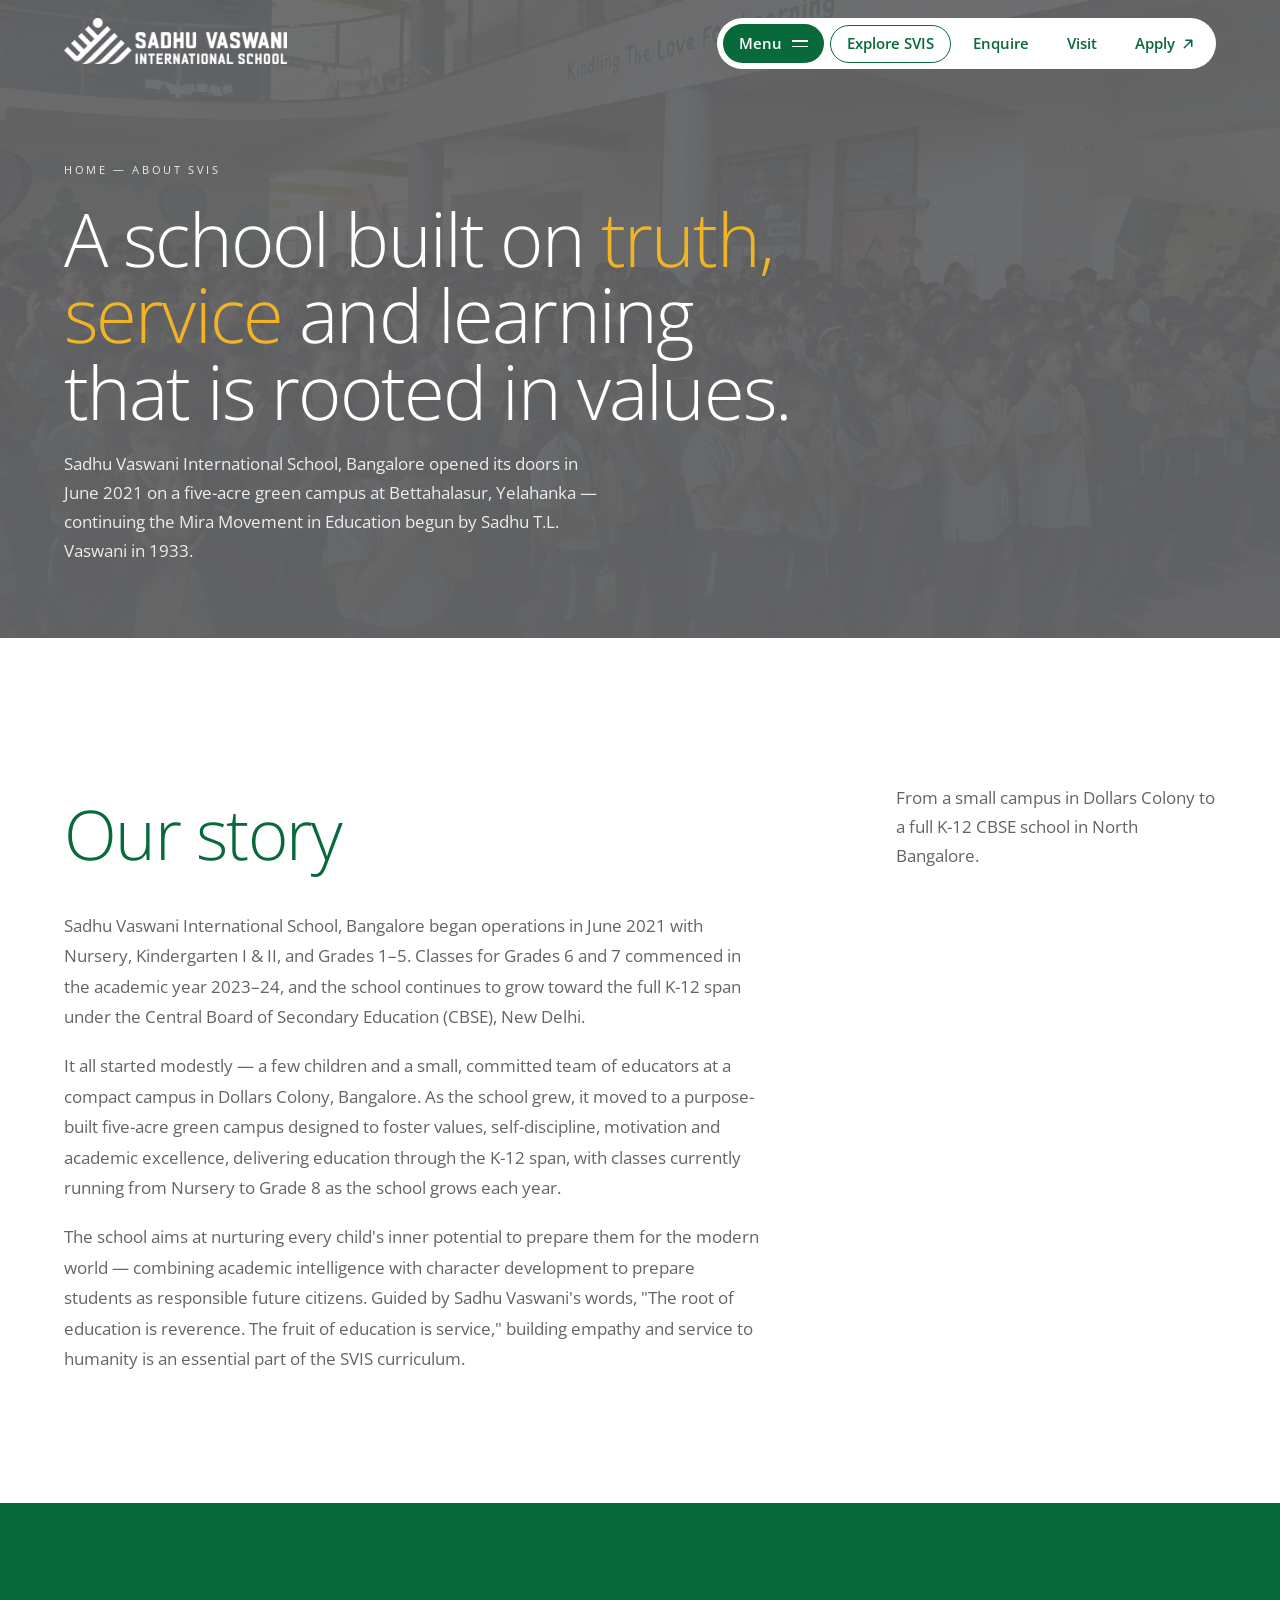
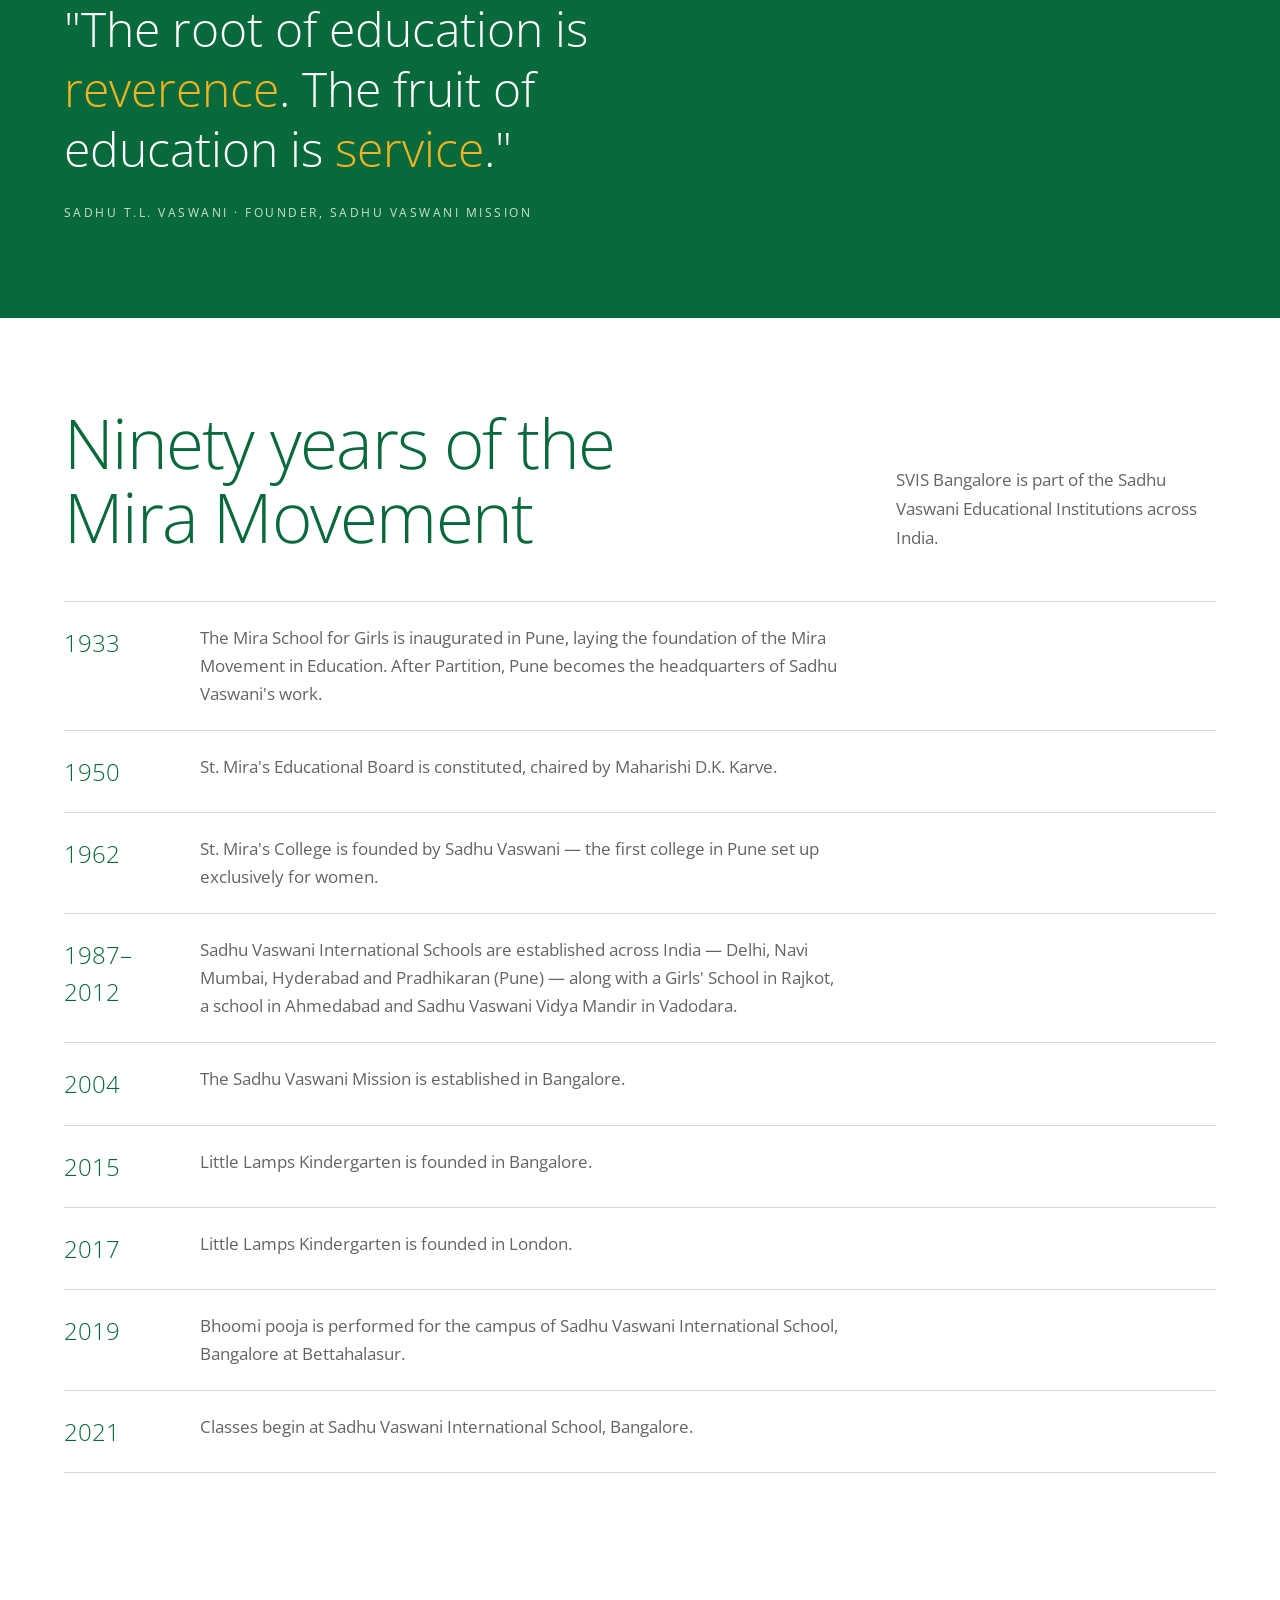
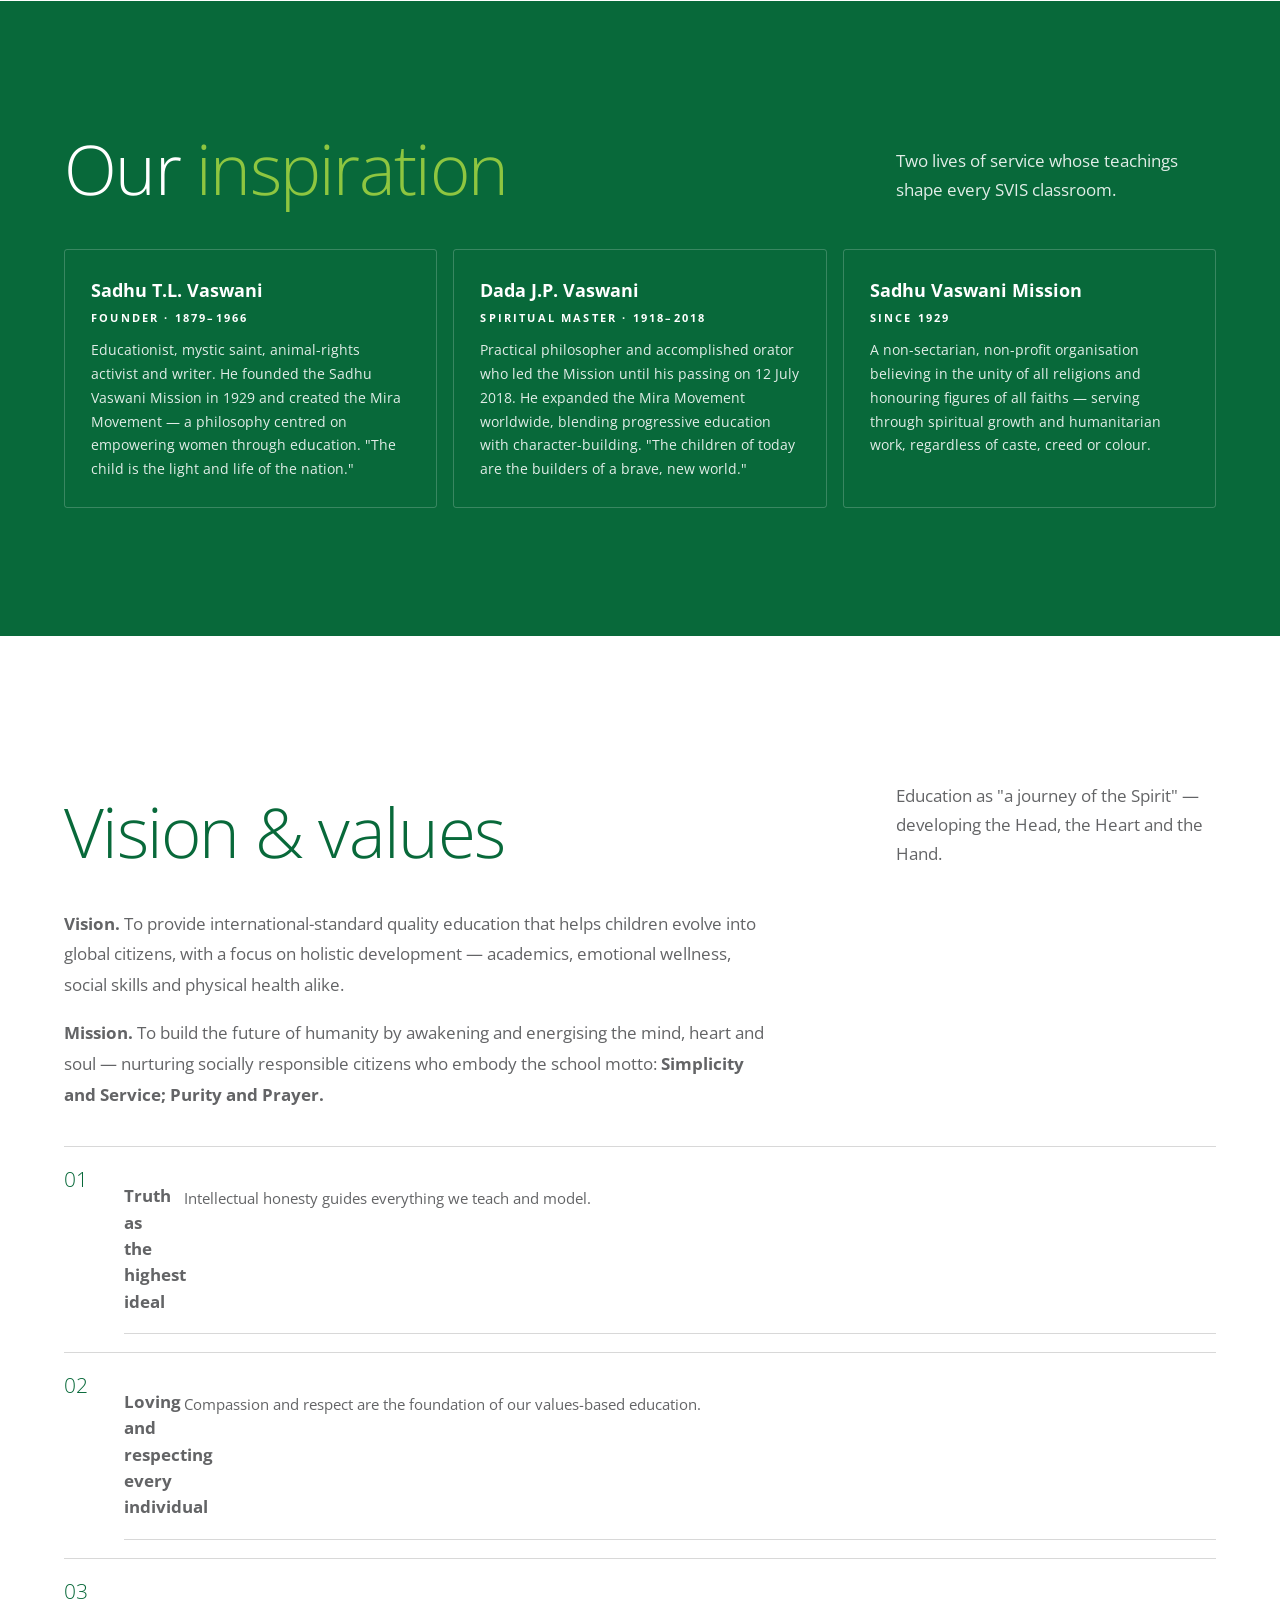
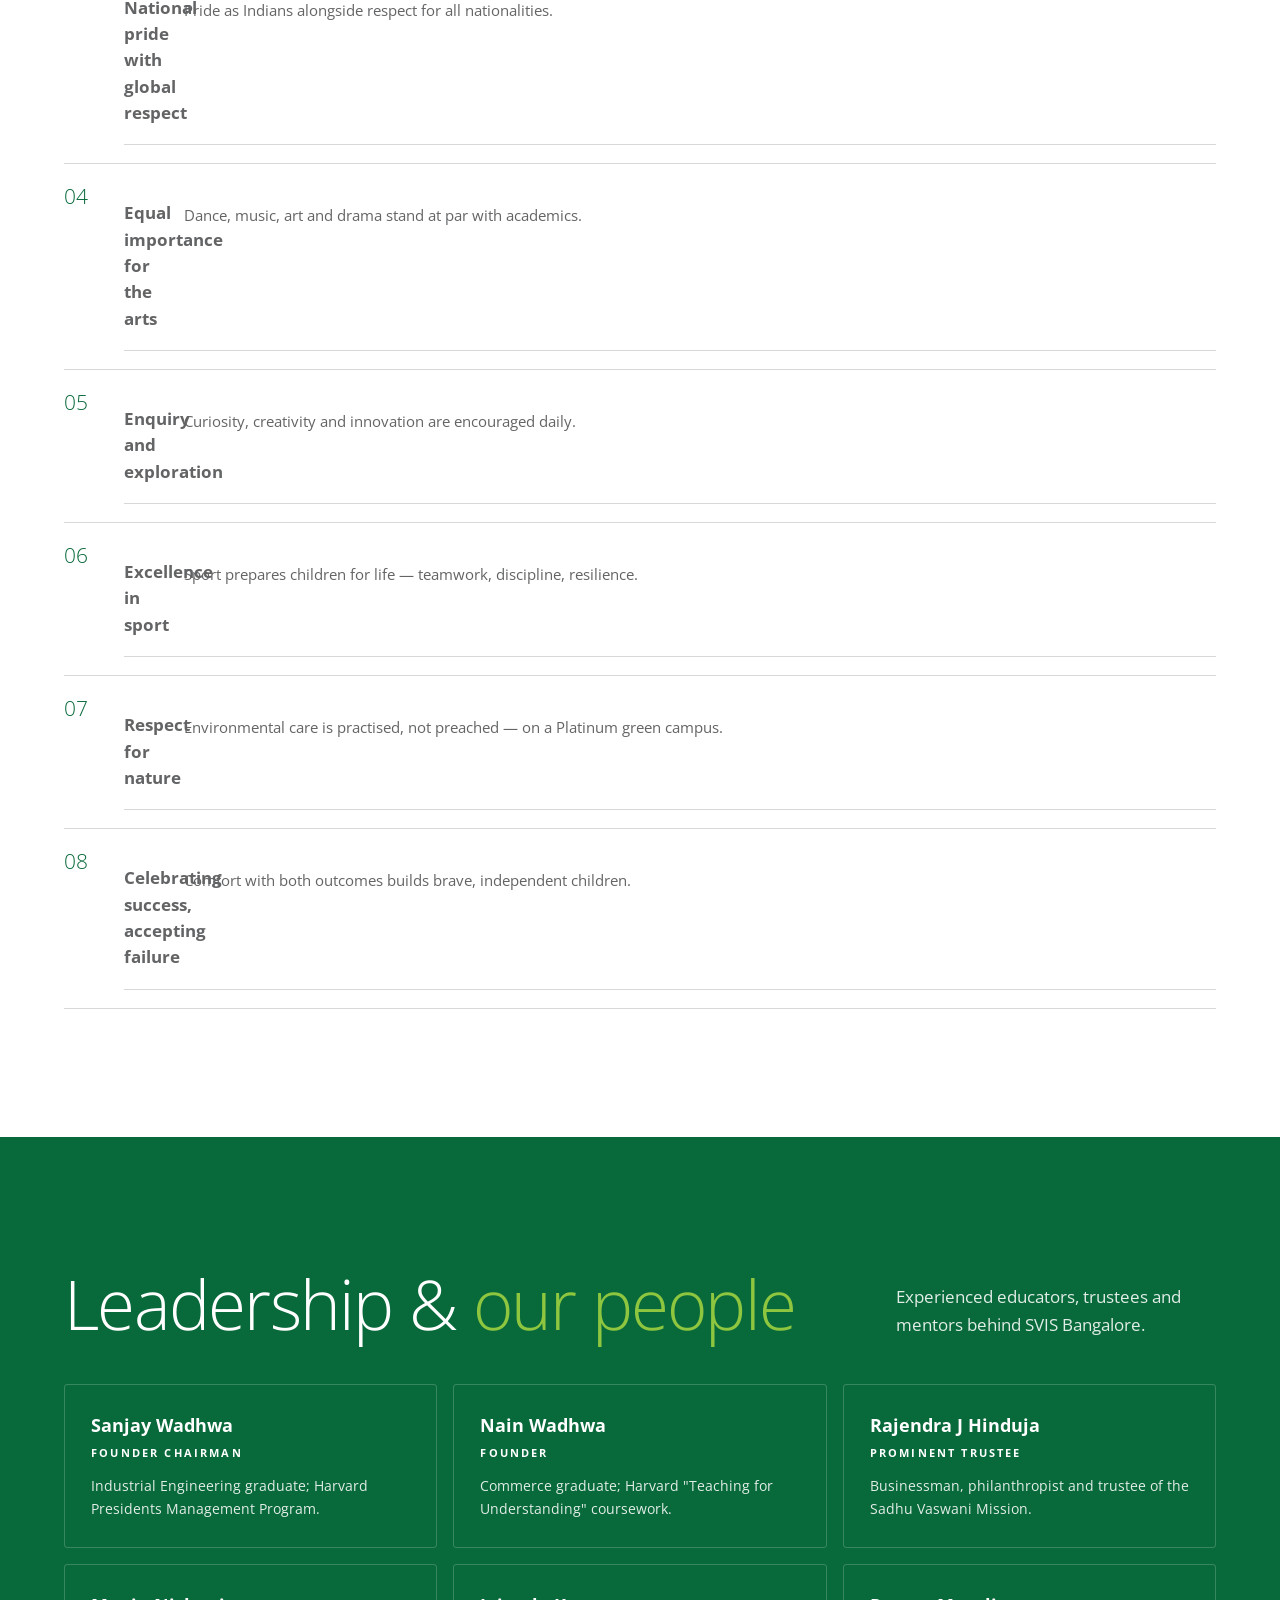
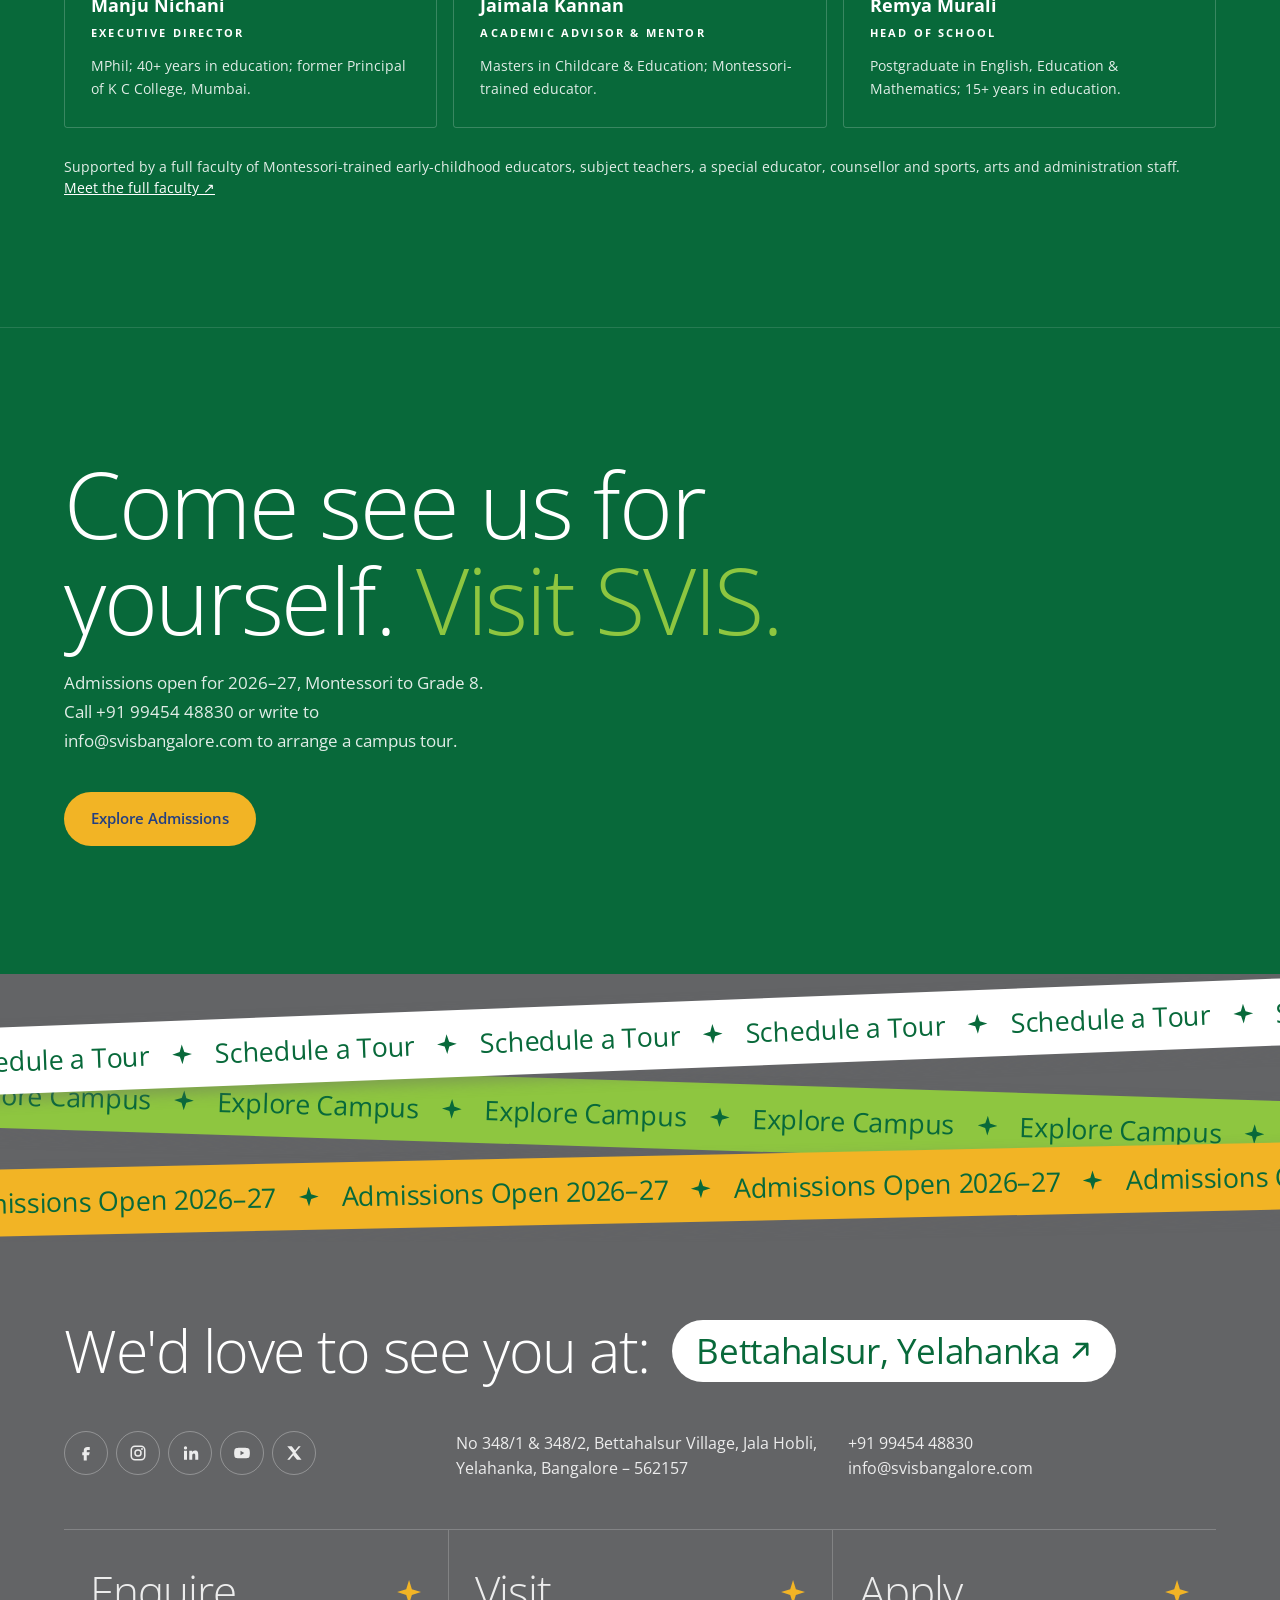
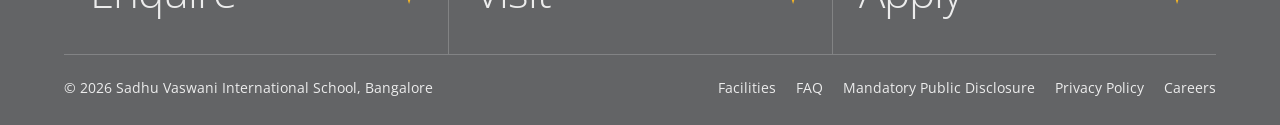
==== commit ec0a4c75: "Add brand grey sections and new campus hero image Swap green photo tints for brand grey scrims and m" ====
--- a/about.html
+++ b/about.html
@@ -55,9 +55,9 @@
 </script>
 <style>
   body{background:var(--paper)}
-  .page-hero{position:relative;background:var(--navy-3);color:var(--on-navy);padding:clamp(120px,18vh,190px) 0 clamp(40px,7vw,72px)}
+  .page-hero{position:relative;background:var(--grey);color:var(--on-navy);padding:clamp(120px,18vh,190px) 0 clamp(40px,7vw,72px)}
   .page-hero img{position:absolute;inset:0;width:100%;height:100%;object-fit:cover;opacity:.28}
-  .page-hero .veil{position:absolute;inset:0;background:linear-gradient(180deg,rgba(8,105,58,.7),rgba(8,105,58,.9))}
+  .page-hero .veil{position:absolute;inset:0;background:linear-gradient(180deg,rgba(99,100,102,.7),rgba(99,100,102,.9))}
   .page-hero .crumbs{position:relative;z-index:2;font-size:.68rem;letter-spacing:.24em;text-transform:uppercase;color:var(--on-navy-muted);margin-bottom:22px}
   .page-hero .crumbs a{color:inherit;text-decoration:none}
   .page-hero h1{position:relative;z-index:2;font-size:clamp(2.3rem,6.4vw,4.6rem);line-height:1.04;max-width:18ch;color:var(--on-navy)}
--- a/assets/svis.css
+++ b/assets/svis.css
@@ -118,7 +118,7 @@
   @media(max-width:900px){.bar .b-guide,.bar .b-q{display:none}}
   @media(max-width:560px){.logo img{height:40px}header.site{padding-block:12px}}
 
-  .scrim{position:fixed;inset:0;z-index:150;background:rgba(8,105,58,.2);-webkit-backdrop-filter:blur(8px);backdrop-filter:blur(8px);opacity:0;pointer-events:none;transition:opacity .4s ease}
+  .scrim{position:fixed;inset:0;z-index:150;background:rgba(99,100,102,.2);-webkit-backdrop-filter:blur(8px);backdrop-filter:blur(8px);opacity:0;pointer-events:none;transition:opacity .4s ease}
   .menu-open .scrim{opacity:1;pointer-events:auto}
   .menu{position:absolute;top:calc(100% + 10px);right:0;width:min(940px,calc(100vw - var(--gutter)*2));max-height:calc(100dvh - 110px);overflow:auto;background:var(--brand);color:#fff;border-radius:24px;padding:clamp(22px,3vw,40px);display:grid;grid-template-columns:1.5fr 1fr;gap:clamp(24px,4vw,56px);clip-path:inset(0 0 100% 0 round 24px);visibility:hidden;transition:clip-path .55s var(--ease),visibility 0s .55s}
   .menu-open .menu{clip-path:inset(0 0 0 0 round 24px);visibility:visible;transition:clip-path .55s var(--ease)}
@@ -138,15 +138,18 @@
 
   /* ============ HERO ============ */
   .vh{position:relative;height:100svh;min-height:600px;padding:0;overflow:hidden;background:var(--paper);color:var(--brand)}
-  .vh-reveal{position:absolute;inset:0;background:var(--brand);color:#fff;overflow:hidden}
+  .vh-reveal{position:absolute;inset:0;background:var(--grey);color:#fff;overflow:hidden}
   .js .vh-reveal{clip-path:circle(0 at 50% 52%);transition:clip-path 1.5s cubic-bezier(.7,0,.2,1)}
   .js .vh.ready .vh-reveal{clip-path:circle(120vmax at 50% 52%)}
   .vh.done .vh-reveal{clip-path:none!important;transition:none}
   .vh-media{position:absolute;inset:-8% 0;will-change:transform}
-  .vh-media img{width:100%;height:100%;object-fit:cover;animation:kenburns 26s ease-in-out infinite alternate}
-  @keyframes kenburns{from{transform:scale(1.03)}to{transform:scale(1.12)}}
-  .vh-veil{position:absolute;inset:0;background:linear-gradient(180deg,rgba(8,105,58,.72) 0%,rgba(8,105,58,.6) 45%,rgba(8,105,58,.85) 100%)}
-  .vh-copy{position:absolute;inset:0;display:flex;flex-direction:column;justify-content:center;padding:92px var(--gutter) 84px;will-change:transform;text-shadow:0 2px 22px rgba(8,105,58,.9)}
+  .vh-media img{width:100%;height:100%;object-fit:cover;object-position:88% 30%;animation:kenburns 26s ease-in-out infinite alternate}
+  .vh-media picture{display:contents}
+  /* phones and portrait tablets get the tall crop: sky above for the headline, students below */
+  @media (orientation:portrait){.vh-media img{object-position:50% 68%}}
+  @keyframes kenburns{from{transform:scale(1)}to{transform:scale(1.06)}}
+  .vh-veil{position:absolute;inset:0;background:linear-gradient(180deg,rgba(99,100,102,.72) 0%,rgba(99,100,102,.6) 45%,rgba(99,100,102,.85) 100%)}
+  .vh-copy{position:absolute;inset:0;display:flex;flex-direction:column;justify-content:center;padding:92px var(--gutter) 84px;will-change:transform;text-shadow:0 2px 22px rgba(99,100,102,.9)}
   .vh-over .vh-copy{text-shadow:none}
   .vh-title{font-size:clamp(3.4rem,min(10.2vw,19svh),9.4rem);line-height:1.02;font-weight:400;letter-spacing:-.03em;text-wrap:initial}
   .vh-title .ey{display:block;font-size:clamp(1rem,1.7vw,1.5rem);line-height:1.3;letter-spacing:0;font-weight:400;margin-bottom:clamp(14px,2.4vh,26px)}
@@ -158,7 +161,7 @@
   .js .vh.ready .ring svg{clip-path:inset(-20%)}
   .vh-sub{position:absolute;left:var(--gutter);bottom:30px;max-width:46ch;font-size:clamp(1rem,1.3vw,1.15rem);line-height:1.45}
   .vh .sticker{position:absolute;right:var(--gutter);top:clamp(110px,17vh,170px);z-index:3}
-  .vh-pause{position:absolute;right:var(--gutter);bottom:28px;z-index:3;display:flex;align-items:center;gap:8px;background:rgba(8,105,58,.75);color:#fff;border:1px solid rgba(255,255,255,.6);border-radius:999px;padding:9px 16px;font:600 .85rem/1 var(--body);cursor:pointer;transition:background .25s}
+  .vh-pause{position:absolute;right:var(--gutter);bottom:28px;z-index:3;display:flex;align-items:center;gap:8px;background:rgba(99,100,102,.75);color:#fff;border:1px solid rgba(255,255,255,.6);border-radius:999px;padding:9px 16px;font:600 .85rem/1 var(--body);cursor:pointer;transition:background .25s}
   .vh-pause:hover{background:var(--brand)}
   .vh-pause[hidden]{display:none}
   .vh-pause i{width:9px;height:11px;border-inline:3px solid #fff}
@@ -227,7 +230,7 @@
   /* ============ ACADEMICS ============ */
   .skills{background:var(--brand);color:#fff;padding-bottom:0;overflow:hidden}
   .sk-head{position:relative;padding-bottom:clamp(40px,6vw,90px)}
-  .sk-head .display{position:relative;z-index:2;margin-top:22px;max-width:12ch;text-shadow:0 2px 24px rgba(8,105,58,.85)}
+  .sk-head .display{position:relative;z-index:2;margin-top:22px;max-width:12ch;text-shadow:0 2px 24px rgba(99,100,102,.85)}
   .sk-photo{position:absolute;right:0;bottom:0;width:min(50vw,720px);aspect-ratio:2/1.05;border-radius:999px 999px 0 0;overflow:hidden}
   .sk-photo img{width:100%;height:100%;object-fit:cover}
   .sk-row{border-top:1px solid rgba(255,255,255,.35)}
@@ -272,9 +275,9 @@
   @media(max-width:860px){.sk-body{grid-template-columns:1fr}.sk-photo{position:relative;width:100%;margin-top:28px}.sk-head{padding-bottom:0}.sk-head .display{max-width:none}.skills .sk-rows{margin-top:30px}}
 
   /* ============ VOICES ============ */
-  .voices{position:relative;background:var(--brand);color:#fff;overflow:hidden}
+  .voices{position:relative;background:var(--grey);color:#fff;overflow:hidden}
   .voices>img{position:absolute;inset:0;width:100%;height:100%;object-fit:cover;opacity:.5}
-  .voices::after{content:"";position:absolute;inset:0;background:linear-gradient(90deg,rgba(8,105,58,.92) 0%,rgba(8,105,58,.72) 62%,rgba(8,105,58,.35) 100%)}
+  .voices::after{content:"";position:absolute;inset:0;background:linear-gradient(90deg,rgba(99,100,102,.92) 0%,rgba(99,100,102,.72) 62%,rgba(99,100,102,.35) 100%)}
   .voices .wrap{position:relative;z-index:1;display:grid;grid-template-columns:1fr auto;gap:clamp(20px,5vw,80px)}
   .voices .label{grid-column:1/-1}
   .v-mark{display:block;font-size:clamp(4rem,9vw,8rem);line-height:.8;height:.5em;font-weight:300;color:var(--lime)}
@@ -295,7 +298,7 @@
   .why-card{position:relative;display:block;aspect-ratio:3/4.3;border-radius:22px;overflow:hidden;color:#fff;text-decoration:none;background:var(--brand)}
   .why-card img{width:100%;height:100%;object-fit:cover;transition:transform .8s var(--ease)}
   .why-card:hover img{transform:scale(1.06)}
-  .why-card div{position:absolute;inset:auto 0 0;padding:90px 20px 20px;background:linear-gradient(180deg,rgba(8,105,58,0),rgba(8,105,58,.92) 55%)}
+  .why-card div{position:absolute;inset:auto 0 0;padding:90px 20px 20px;background:linear-gradient(180deg,rgba(99,100,102,0),rgba(99,100,102,.92) 55%)}
   .why-card h3{font-size:clamp(1.35rem,1.8vw,1.65rem);font-weight:400;line-height:1.15;letter-spacing:-.01em}
   .why-card p{margin-top:8px;font-size:.95rem;line-height:1.4}
   @media(max-width:1000px){
@@ -342,7 +345,7 @@
   @media(max-width:860px){.g-cards{grid-template-columns:repeat(2,1fr)}}
 
   /* ============ RIBBONS + FOOTER ============ */
-  .ribbons{position:relative;height:clamp(190px,21vw,290px);overflow:hidden;background:var(--brand);padding:0;scroll-margin-top:0}
+  .ribbons{position:relative;height:clamp(190px,21vw,290px);overflow:hidden;background:var(--grey);padding:0;scroll-margin-top:0}
   .ribbon{position:absolute;left:-4%;width:108%;overflow:hidden;color:var(--brand);padding-block:clamp(8px,1vw,13px);font-size:clamp(1.25rem,2.1vw,2rem);font-weight:400;letter-spacing:-.01em;box-shadow:0 6px 14px rgba(99,100,102,.4)}
   .ribbon:nth-child(1){top:11%;background:var(--paper);transform:rotate(-2.2deg);z-index:2}
   .ribbon:nth-child(2){top:40%;background:var(--lime);transform:rotate(1.8deg);z-index:1}
@@ -352,7 +355,7 @@
   .rb-track span{display:inline-flex;align-items:center;gap:22px;padding-right:22px;white-space:nowrap}
   .rb-track svg{width:.8em;height:.8em;flex:none}
 
-  footer.site{background:var(--brand);color:var(--on-navy-muted);padding:clamp(48px,6vw,76px) 0 26px;font-size:1rem}
+  footer.site{background:var(--grey);color:var(--on-navy-muted);padding:clamp(48px,6vw,76px) 0 26px;font-size:1rem}
   footer.site a{color:inherit;text-decoration:none}
   footer.site a:hover{color:#fff;text-decoration:underline}
   .f-see{display:flex;align-items:center;flex-wrap:wrap;gap:14px 22px;color:#fff;font-weight:300;font-size:clamp(1.9rem,4.6vw,4rem);letter-spacing:-.025em;line-height:1.1}
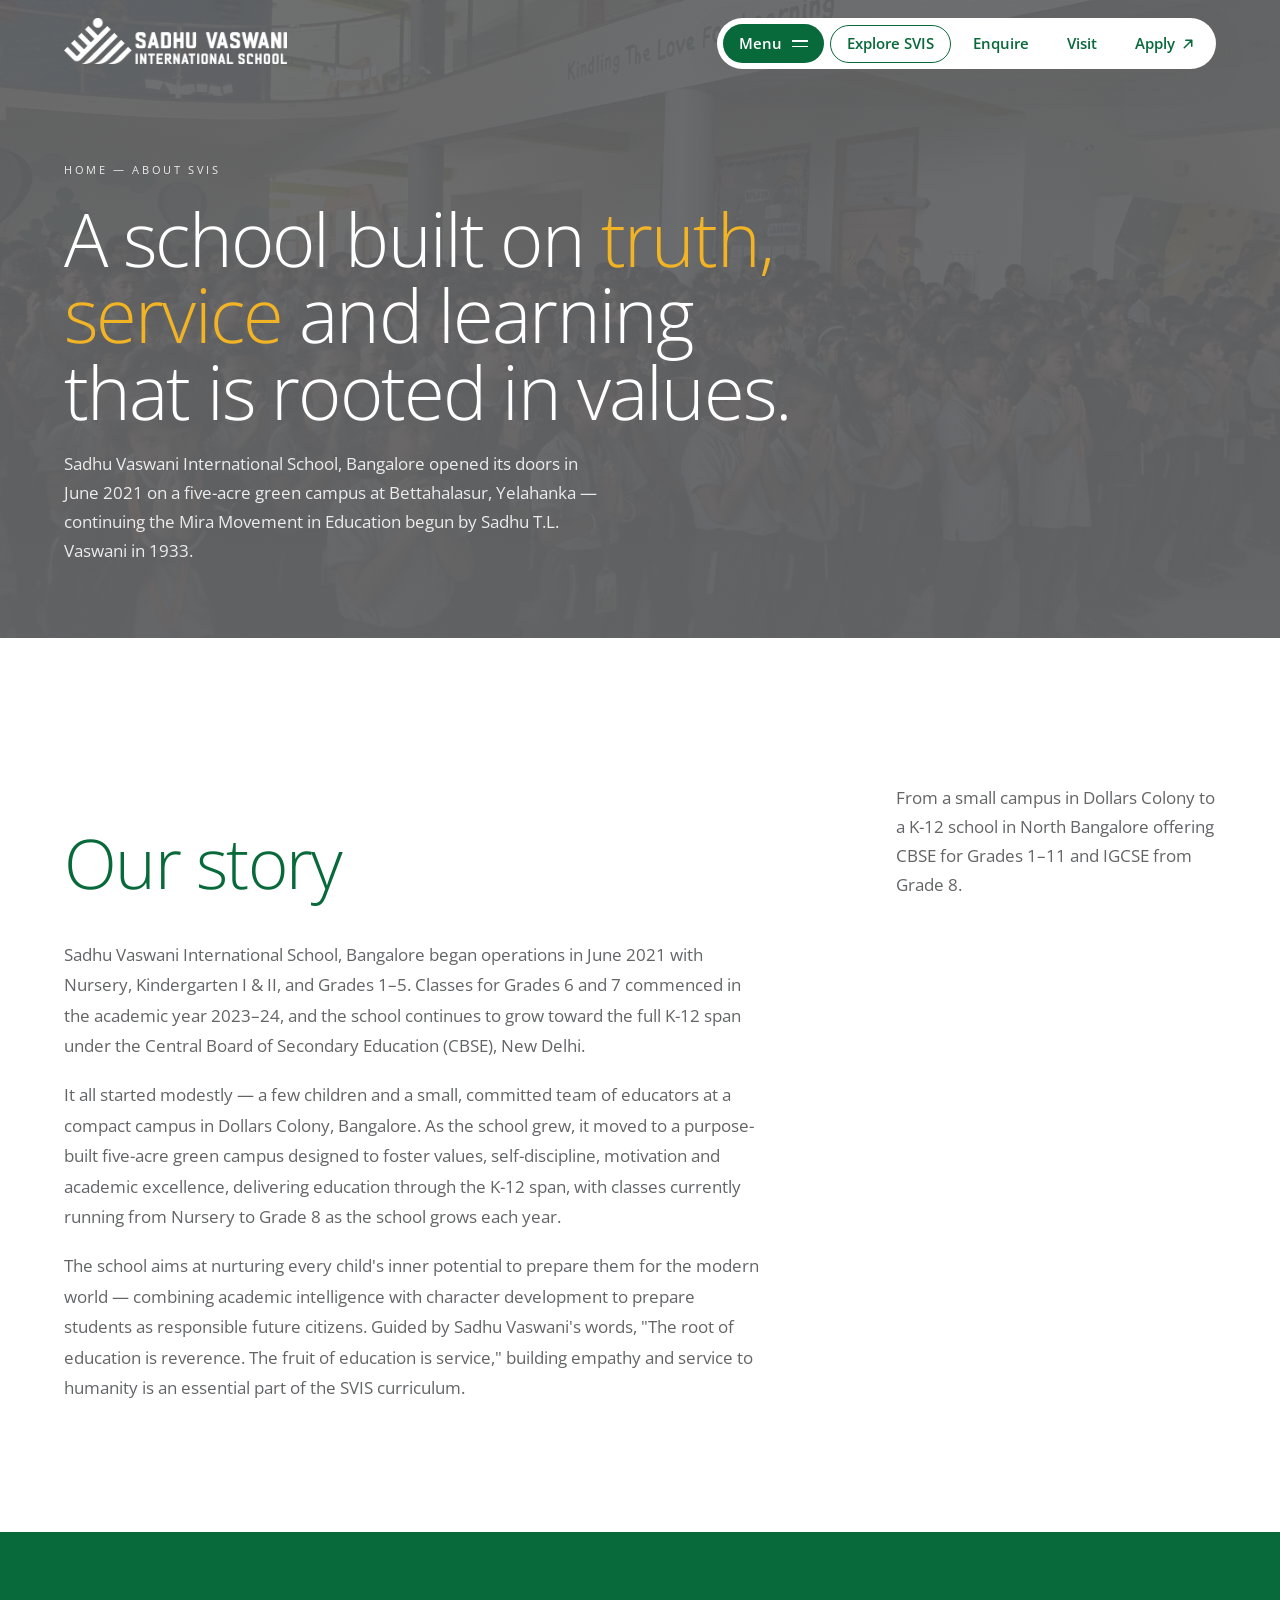
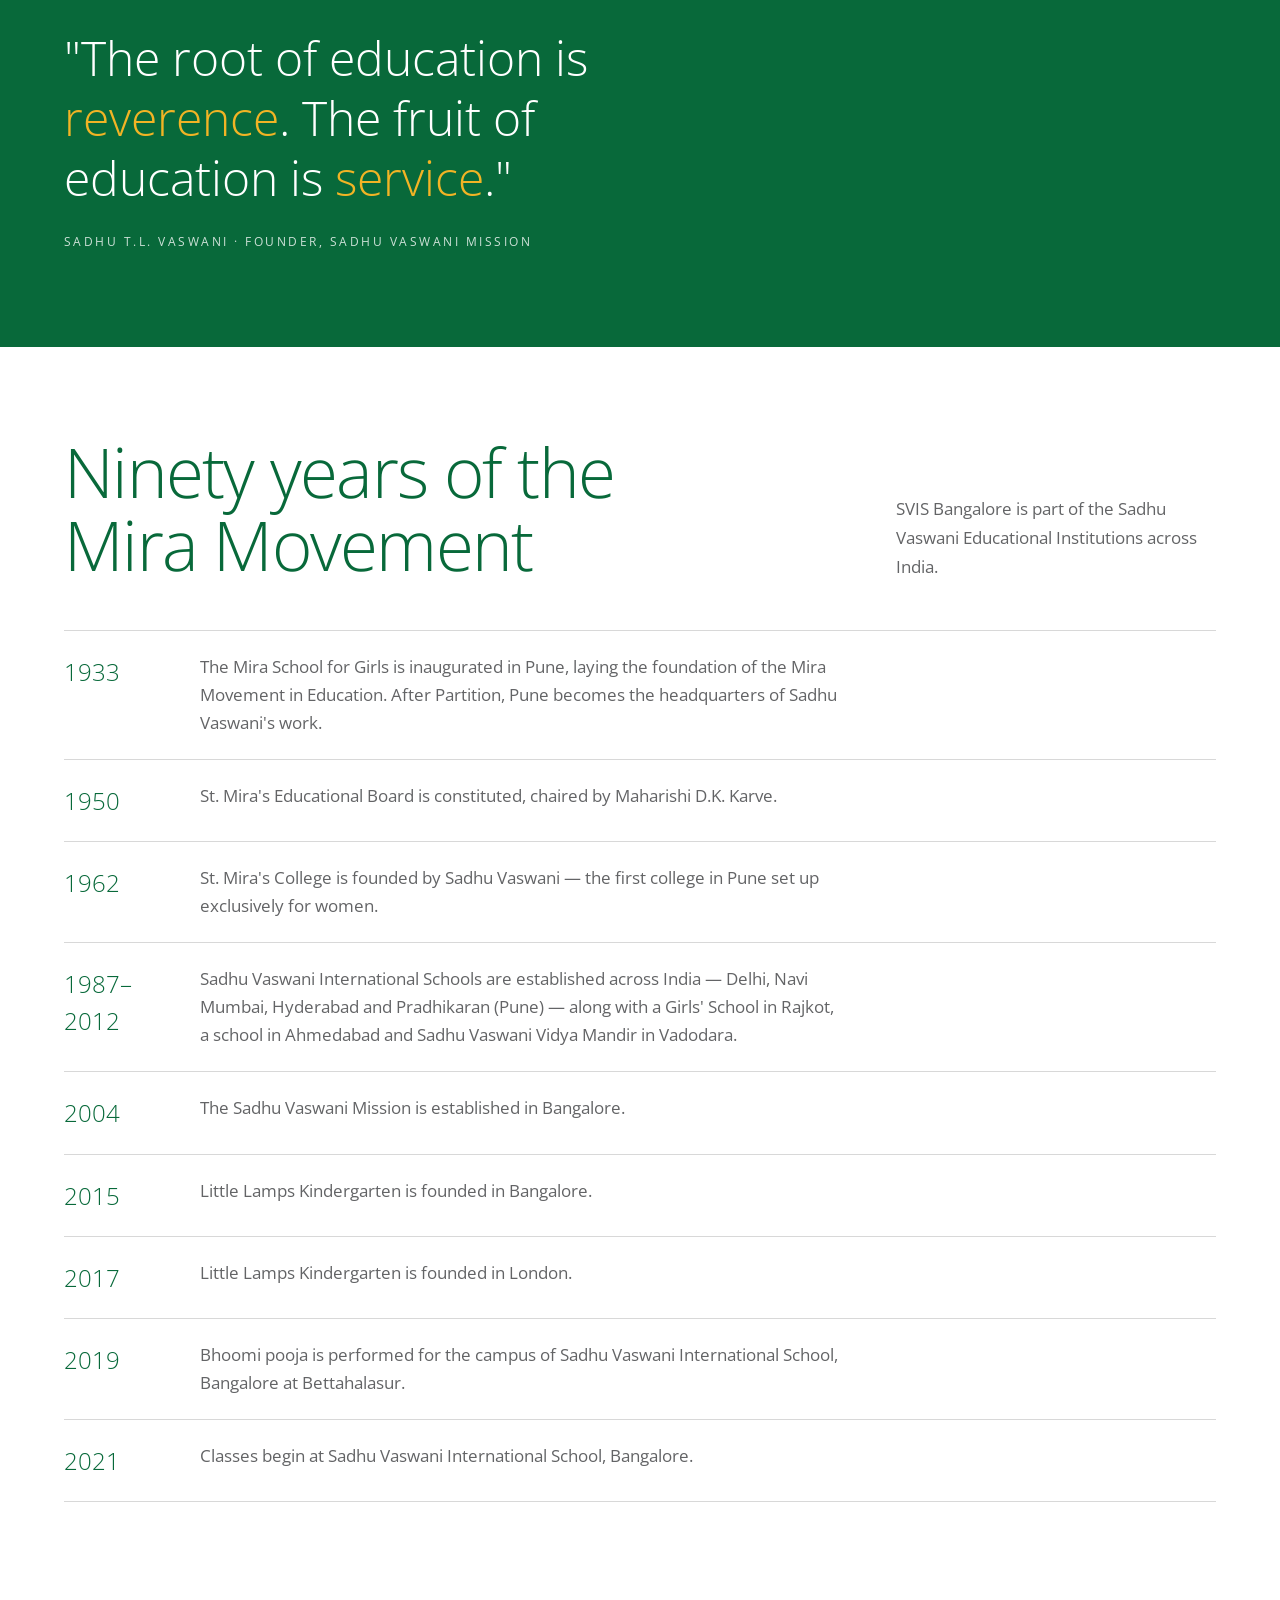
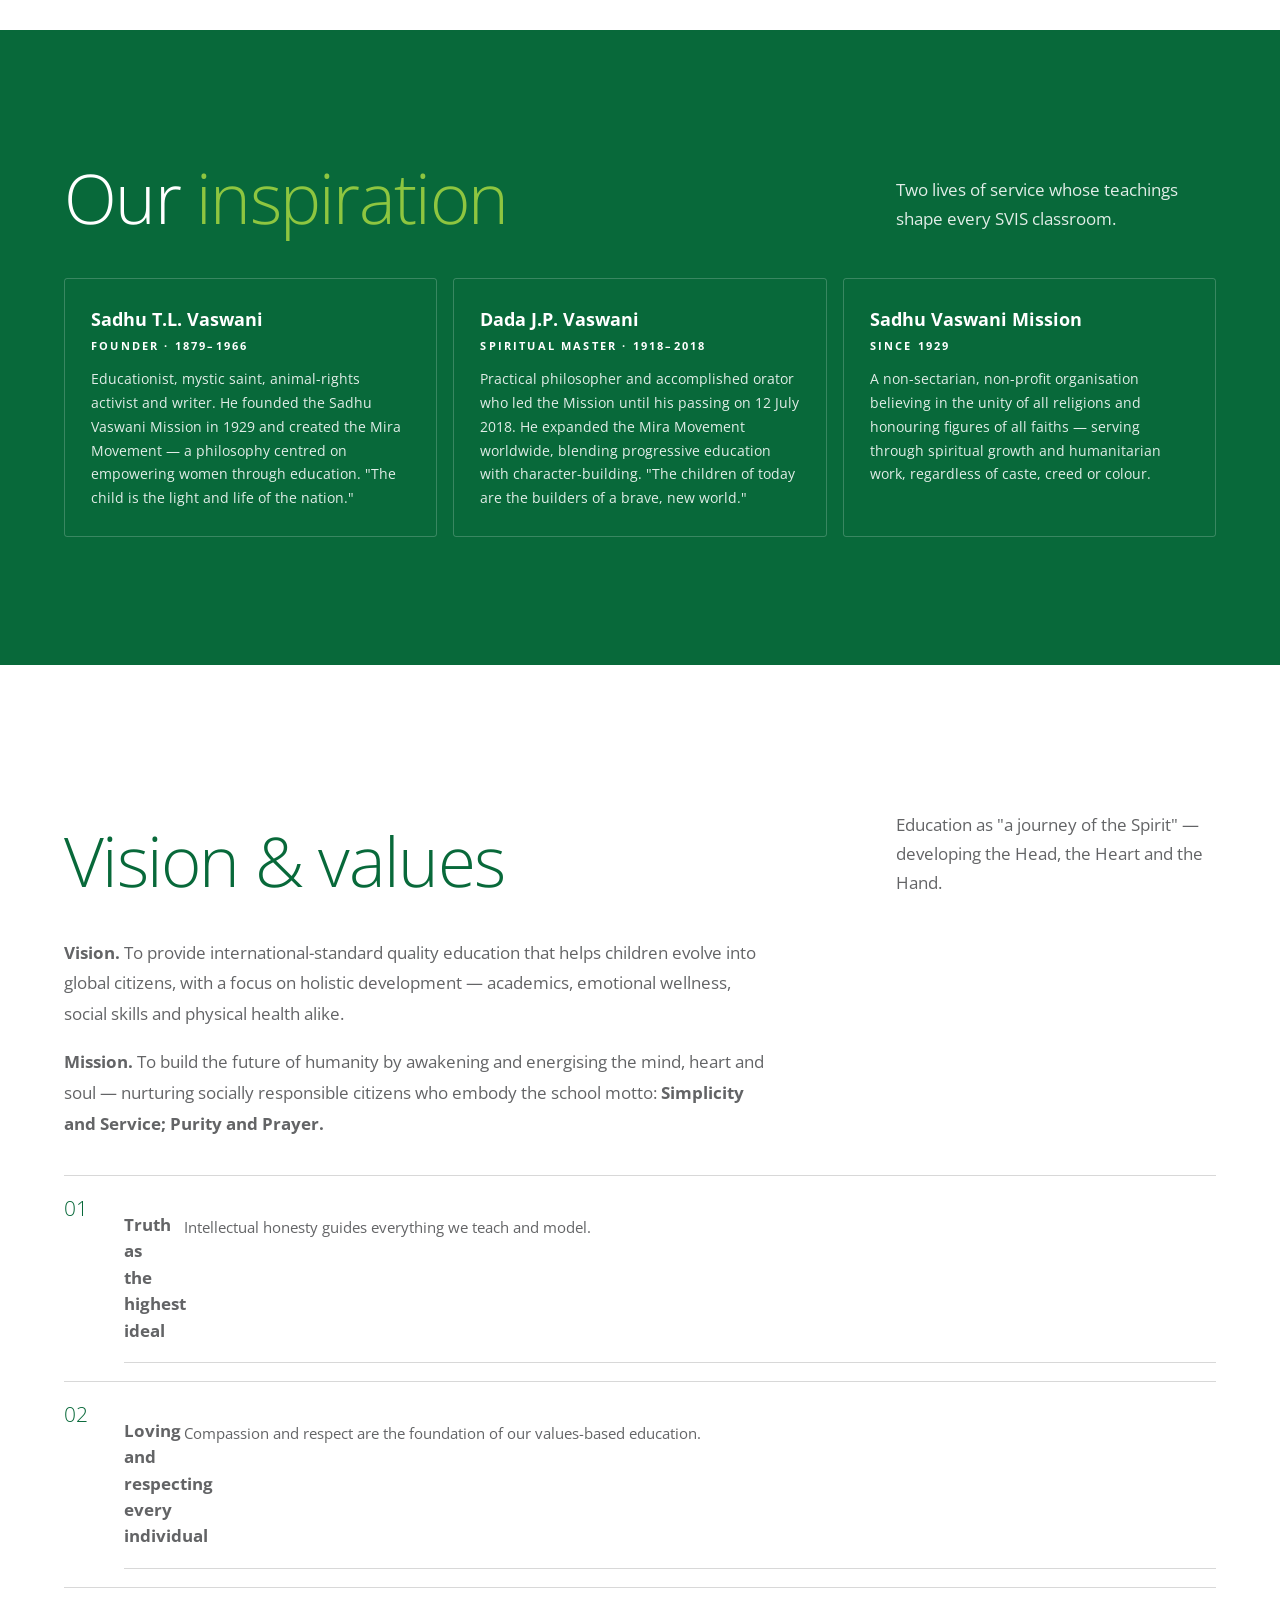
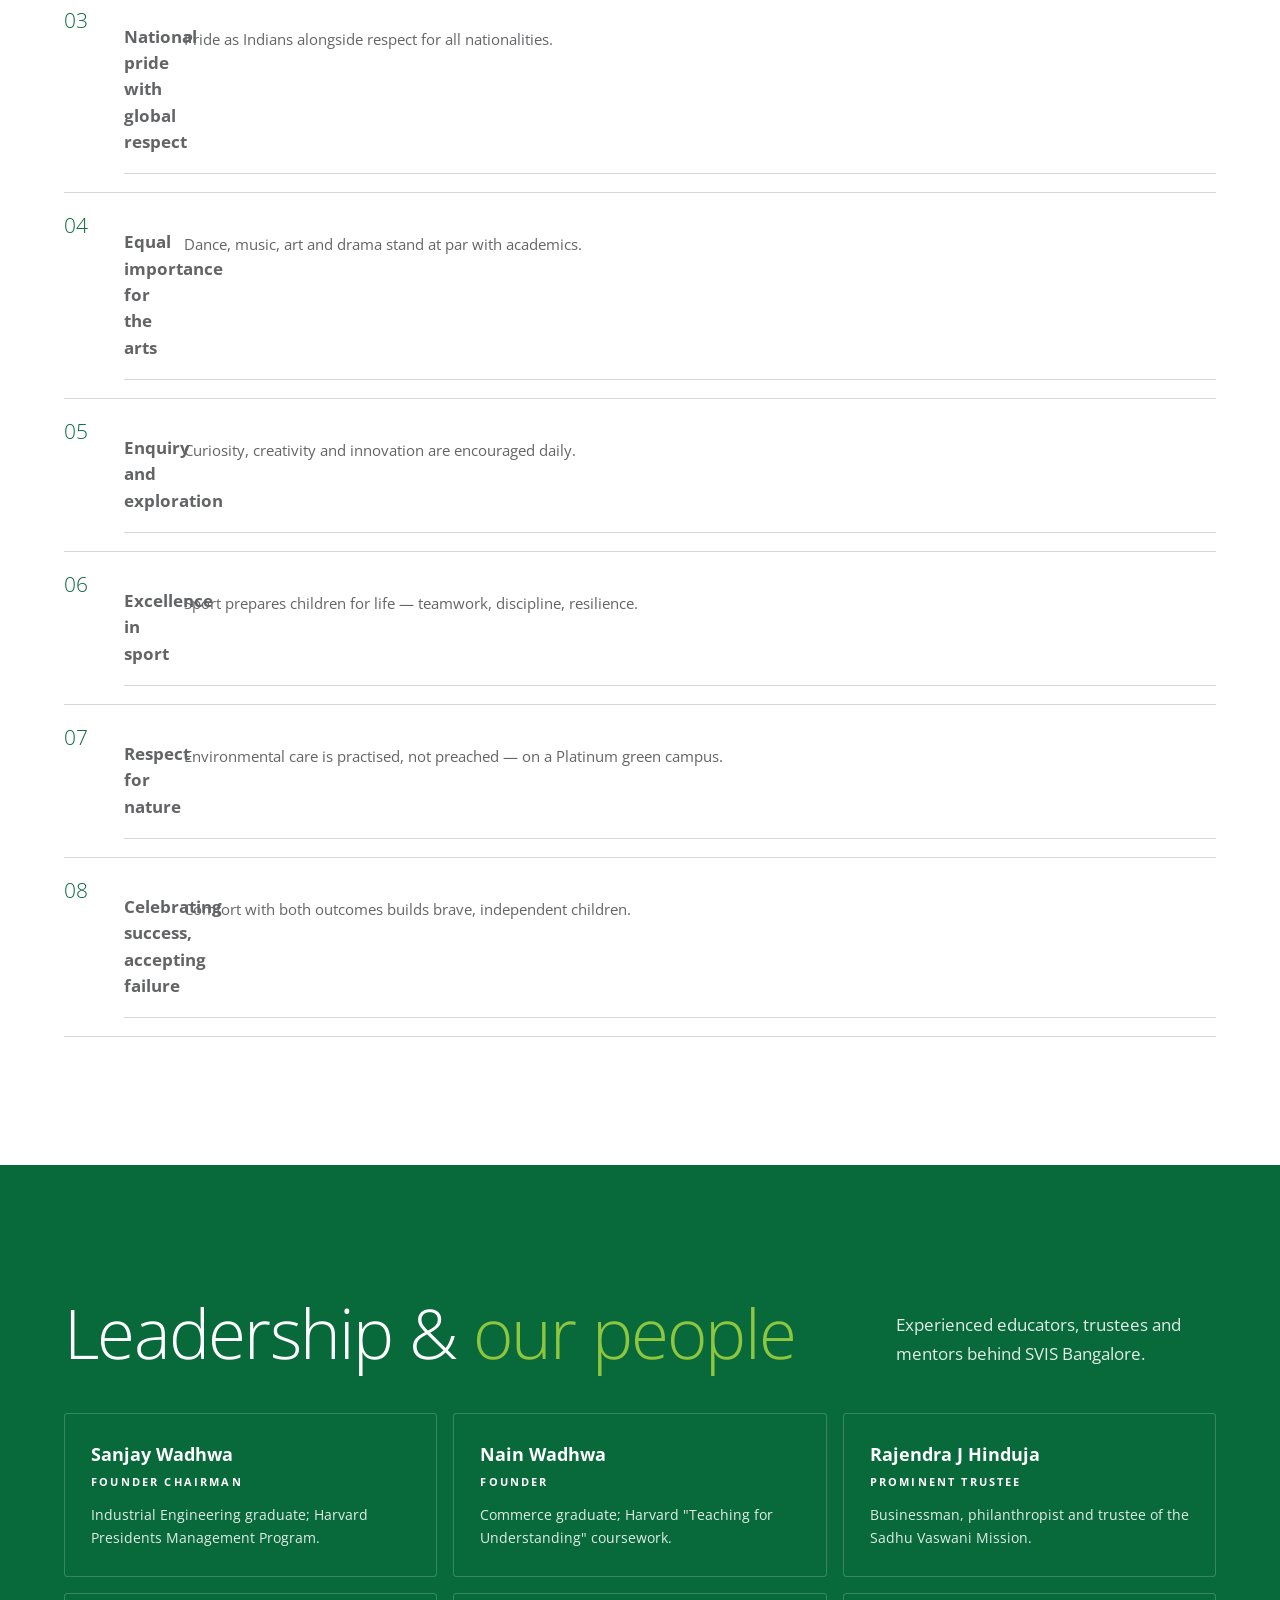
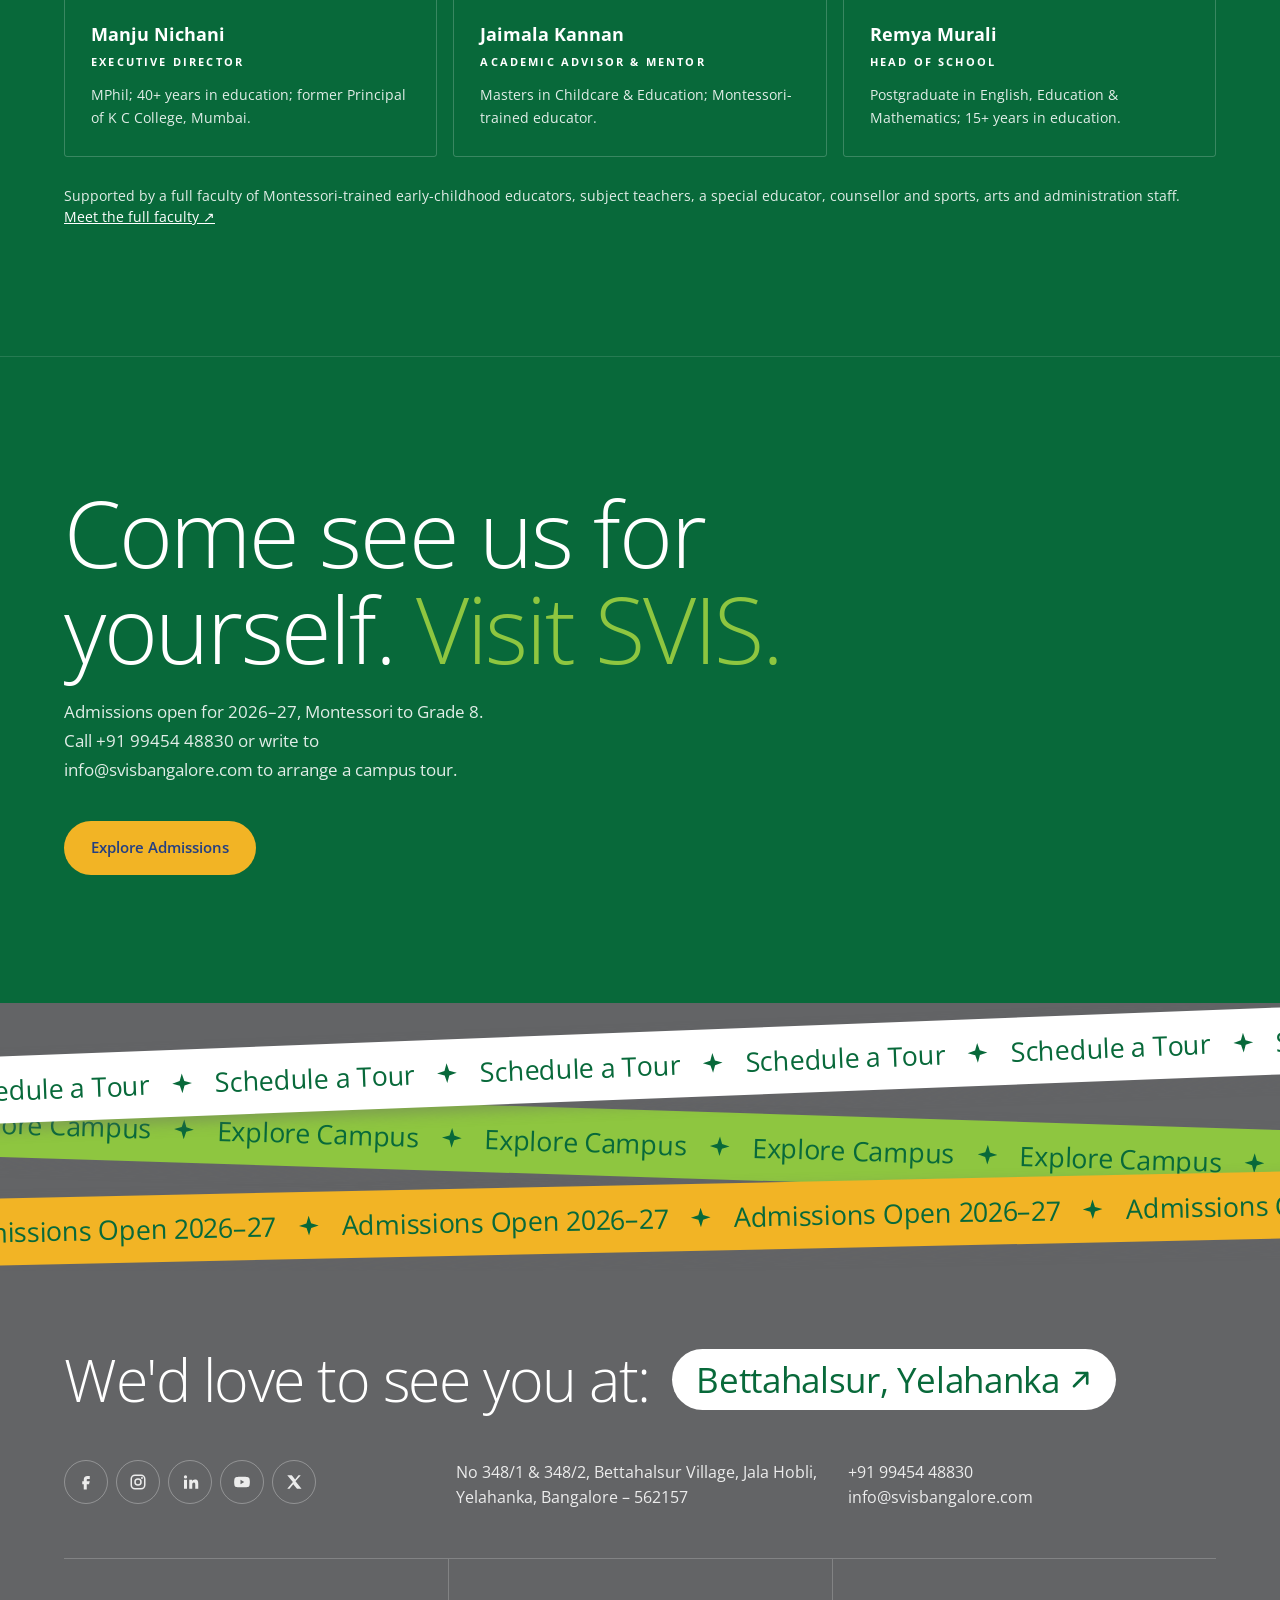
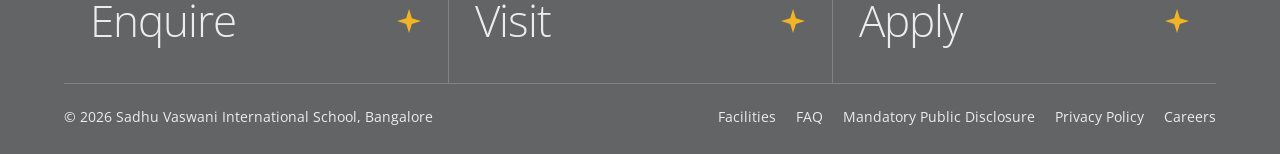
==== commit 100513fd: "Add CBSE (Grades 1–11) and IGCSE (Grade 8 onwards) curriculum details" ====
--- a/about.html
+++ b/about.html
@@ -121,7 +121,7 @@
       <nav aria-label="Primary">
         <ul>
           <li><a href="about.html" aria-current="page"><b>About SVIS</b><span>Our story, values and leadership</span></a></li>
-          <li><a href="index.html#academics"><b>Academics</b><span>Early Years to Secondary, on the CBSE curriculum</span></a></li>
+          <li><a href="index.html#academics"><b>Academics</b><span>CBSE for Grades 1–11, IGCSE from Grade 8</span></a></li>
           <li><a href="index.html#campus"><b>Campus</b><span>An IGBC Platinum green campus in Yelahanka</span></a></li>
           <li><a href="facilities.html"><b>Facilities</b><span>Labs, library, sports, transport and daily care</span></a></li>
           <li><a href="admissions.html"><b>Admissions</b><span>Process, age criteria and documents for 2026–27</span></a></li>
@@ -156,7 +156,7 @@
   <div class="wrap">
     <header class="sh" data-reveal>
       <h2 class="sh-h">Our <span class="hl">story</span></h2>
-      <p class="section-sub" style="align-self:end">From a small campus in Dollars Colony to a full K-12 CBSE school in North Bangalore.</p>
+      <p class="section-sub" style="align-self:end">From a small campus in Dollars Colony to a K-12 school in North Bangalore offering CBSE for Grades 1–11 and IGCSE from Grade 8.</p>
     </header>
     <div style="margin-top:40px">
       <p class="prose">Sadhu Vaswani International School, Bangalore began operations in June 2021 with Nursery, Kindergarten I &amp; II, and Grades 1–5. Classes for Grades 6 and 7 commenced in the academic year 2023–24, and the school continues to grow toward the full K-12 span under the Central Board of Secondary Education (CBSE), New Delhi.</p>
--- a/assets/svis.css
+++ b/assets/svis.css
@@ -160,6 +160,9 @@
   .js .ring svg{clip-path:inset(-20% 100% -20% -20%);transition:clip-path 1.4s .9s ease}
   .js .vh.ready .ring svg{clip-path:inset(-20%)}
   .vh-sub{position:absolute;left:var(--gutter);bottom:30px;max-width:46ch;font-size:clamp(1rem,1.3vw,1.15rem);line-height:1.45}
+  .vh-sub .boards{display:flex;flex-wrap:wrap;gap:8px;margin-bottom:14px;text-shadow:none}
+  .vh-sub .boards>span{display:inline-flex;align-items:baseline;gap:7px;border:1px solid rgba(255,255,255,.7);background:rgba(99,100,102,.55);border-radius:999px;padding:7px 14px;font-size:.88rem;line-height:1.2;white-space:nowrap}
+  .vh-sub .boards b{font-weight:700;letter-spacing:.04em}
   .vh .sticker{position:absolute;right:var(--gutter);top:clamp(110px,17vh,170px);z-index:3}
   .vh-pause{position:absolute;right:var(--gutter);bottom:28px;z-index:3;display:flex;align-items:center;gap:8px;background:rgba(99,100,102,.75);color:#fff;border:1px solid rgba(255,255,255,.6);border-radius:999px;padding:9px 16px;font:600 .85rem/1 var(--body);cursor:pointer;transition:background .25s}
   .vh-pause:hover{background:var(--brand)}
@@ -231,6 +234,10 @@
   .skills{background:var(--brand);color:#fff;padding-bottom:0;overflow:hidden}
   .sk-head{position:relative;padding-bottom:clamp(40px,6vw,90px)}
   .sk-head .display{position:relative;z-index:2;margin-top:22px;max-width:12ch;text-shadow:0 2px 24px rgba(99,100,102,.85)}
+  .sk-boards{position:relative;z-index:2;display:flex;flex-wrap:wrap;gap:12px;margin:26px 0 0;padding:0;list-style:none}
+  .sk-boards li{display:flex;flex-direction:column;gap:2px;border:1px solid rgba(255,255,255,.55);border-radius:18px;padding:12px 20px;min-width:150px}
+  .sk-boards b{font-size:clamp(1.3rem,2vw,1.7rem);font-weight:700;letter-spacing:.02em;color:#fff}
+  .sk-boards span{font-size:.95rem;color:var(--on-navy-muted)}
   .sk-photo{position:absolute;right:0;bottom:0;width:min(50vw,720px);aspect-ratio:2/1.05;border-radius:999px 999px 0 0;overflow:hidden}
   .sk-photo img{width:100%;height:100%;object-fit:cover}
   .sk-row{border-top:1px solid rgba(255,255,255,.35)}
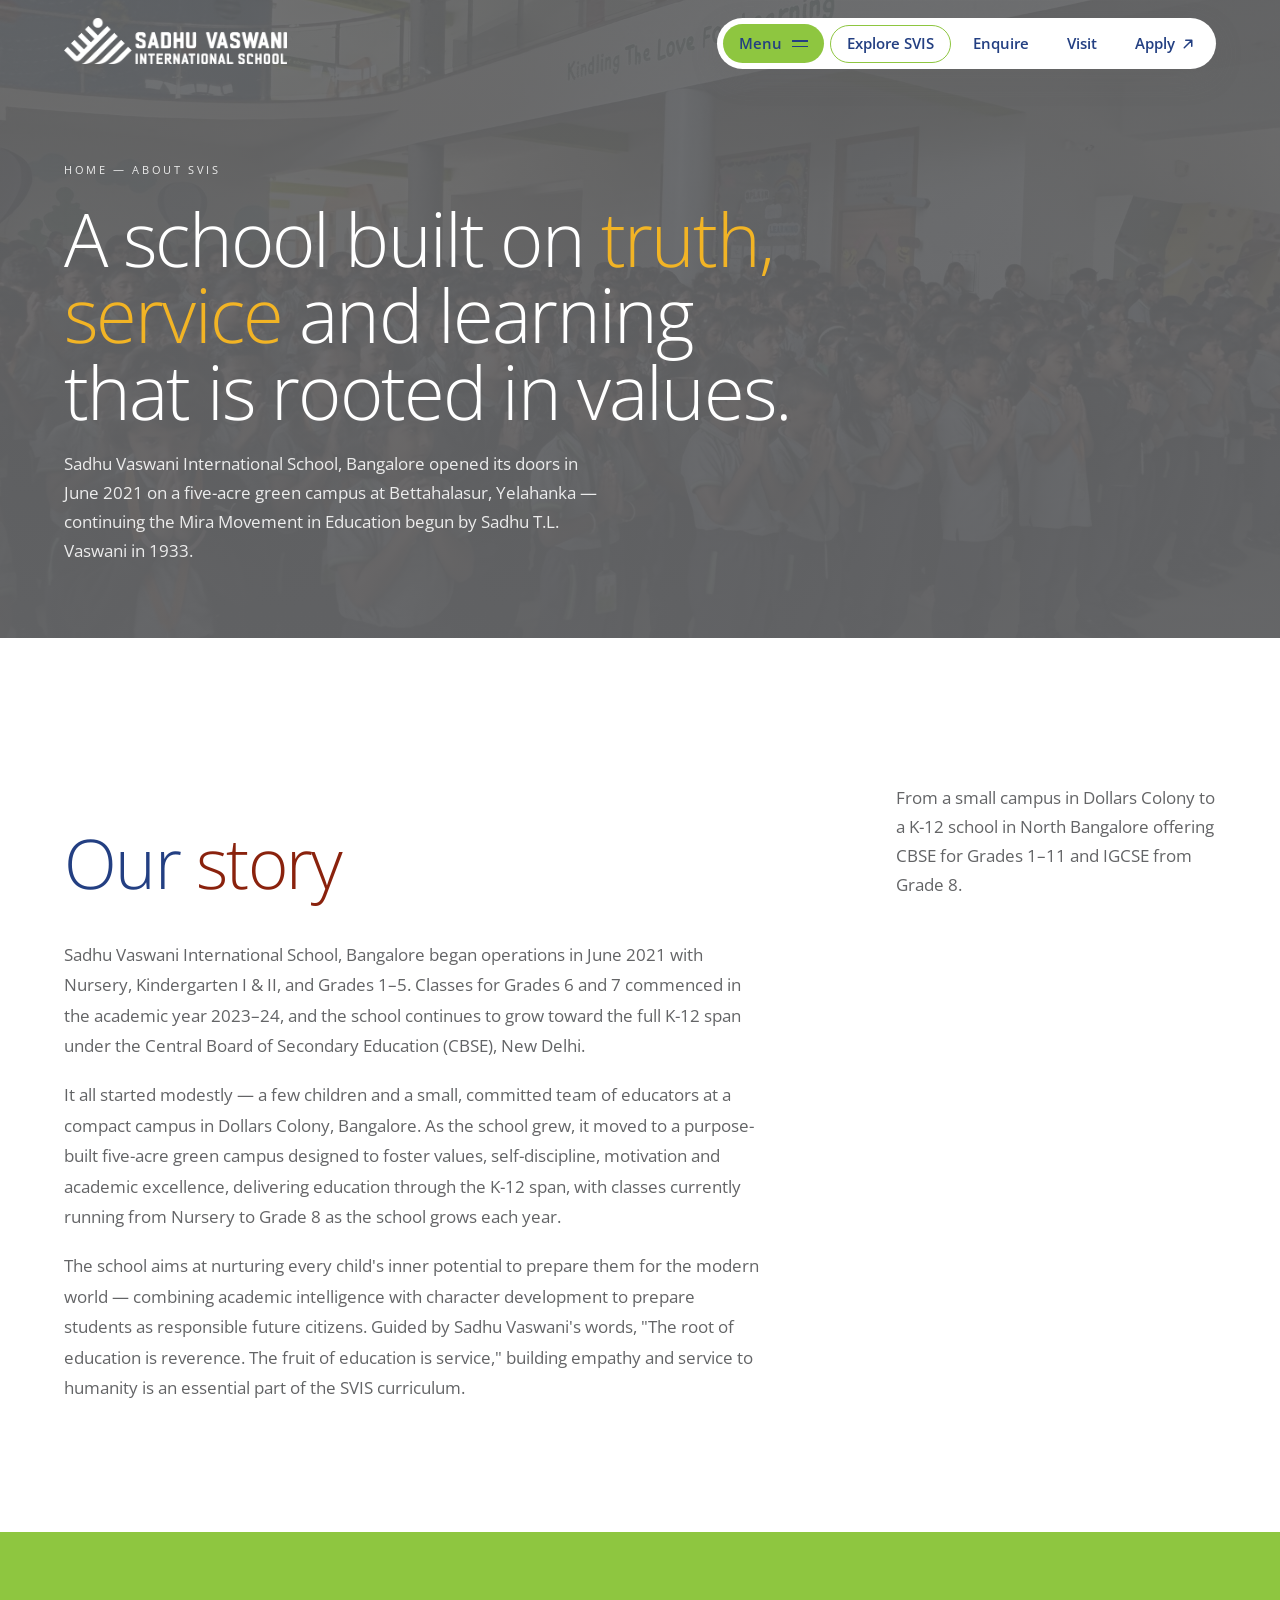
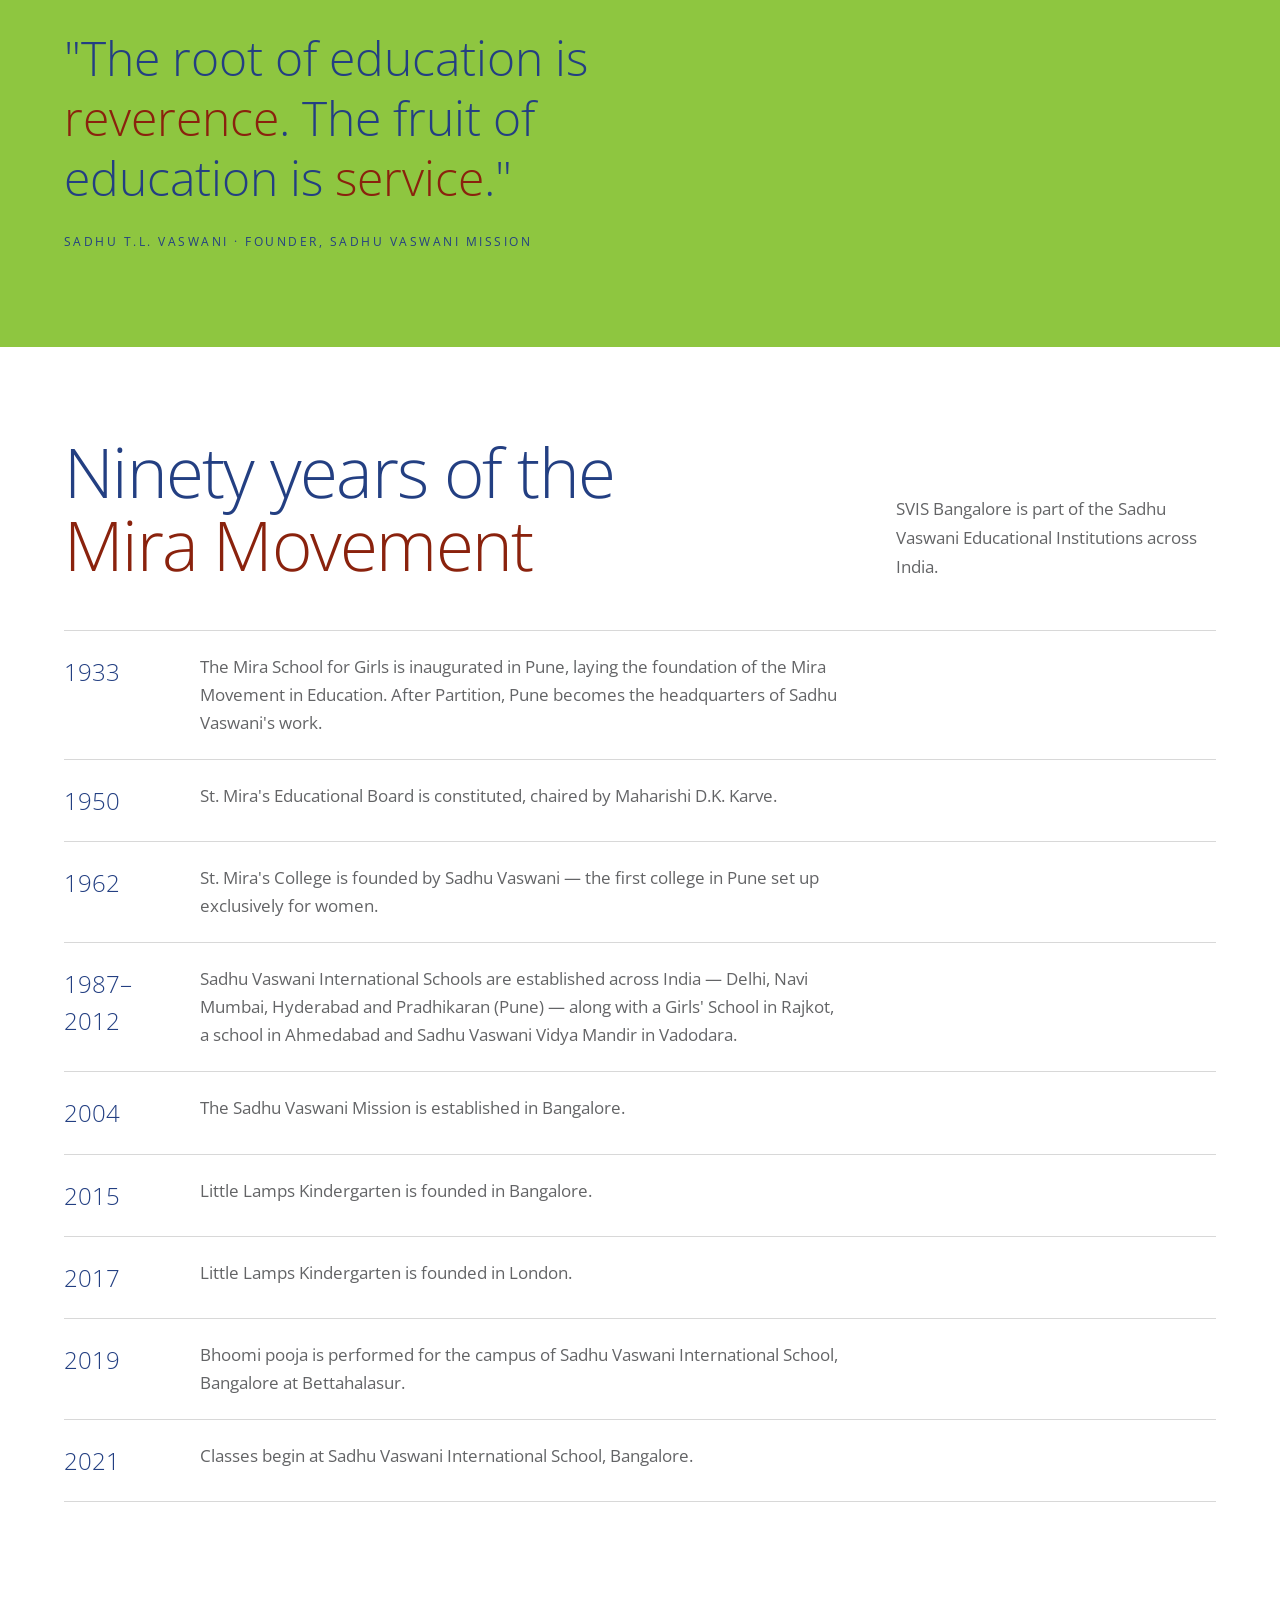
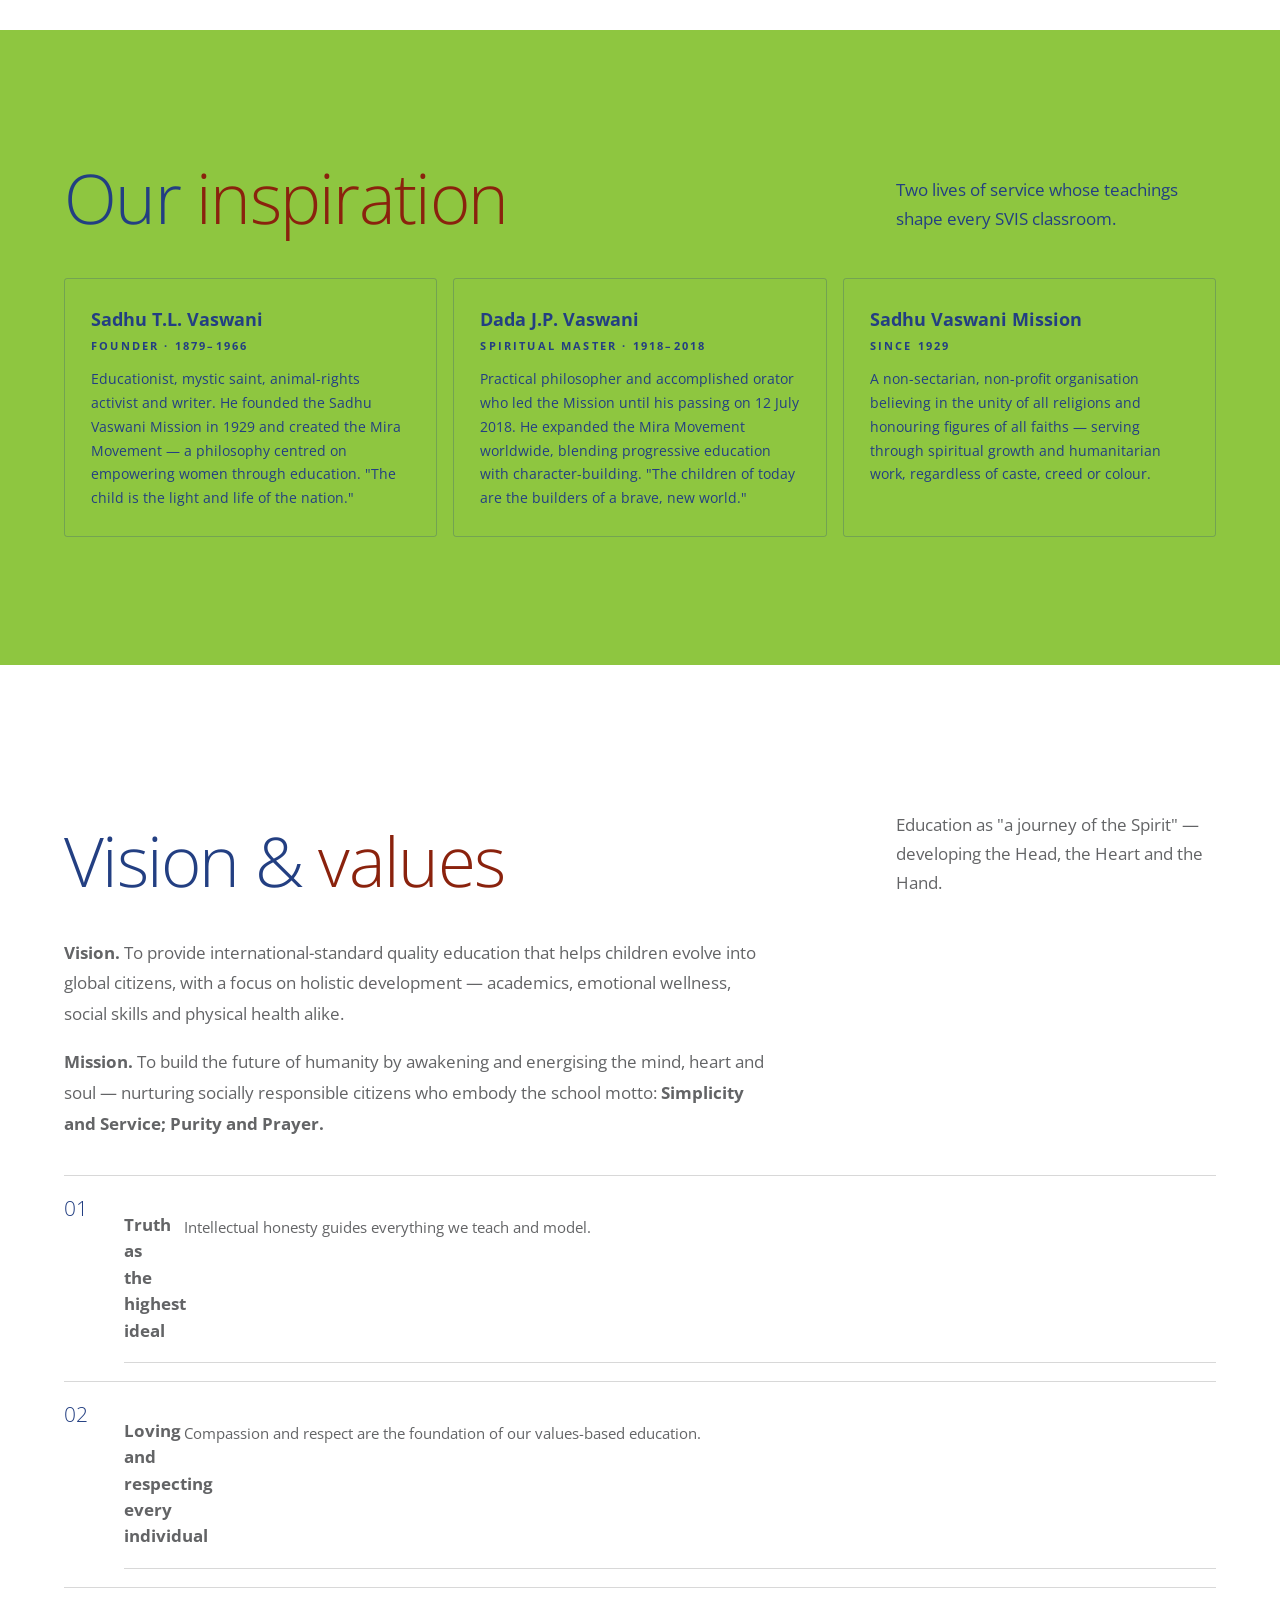
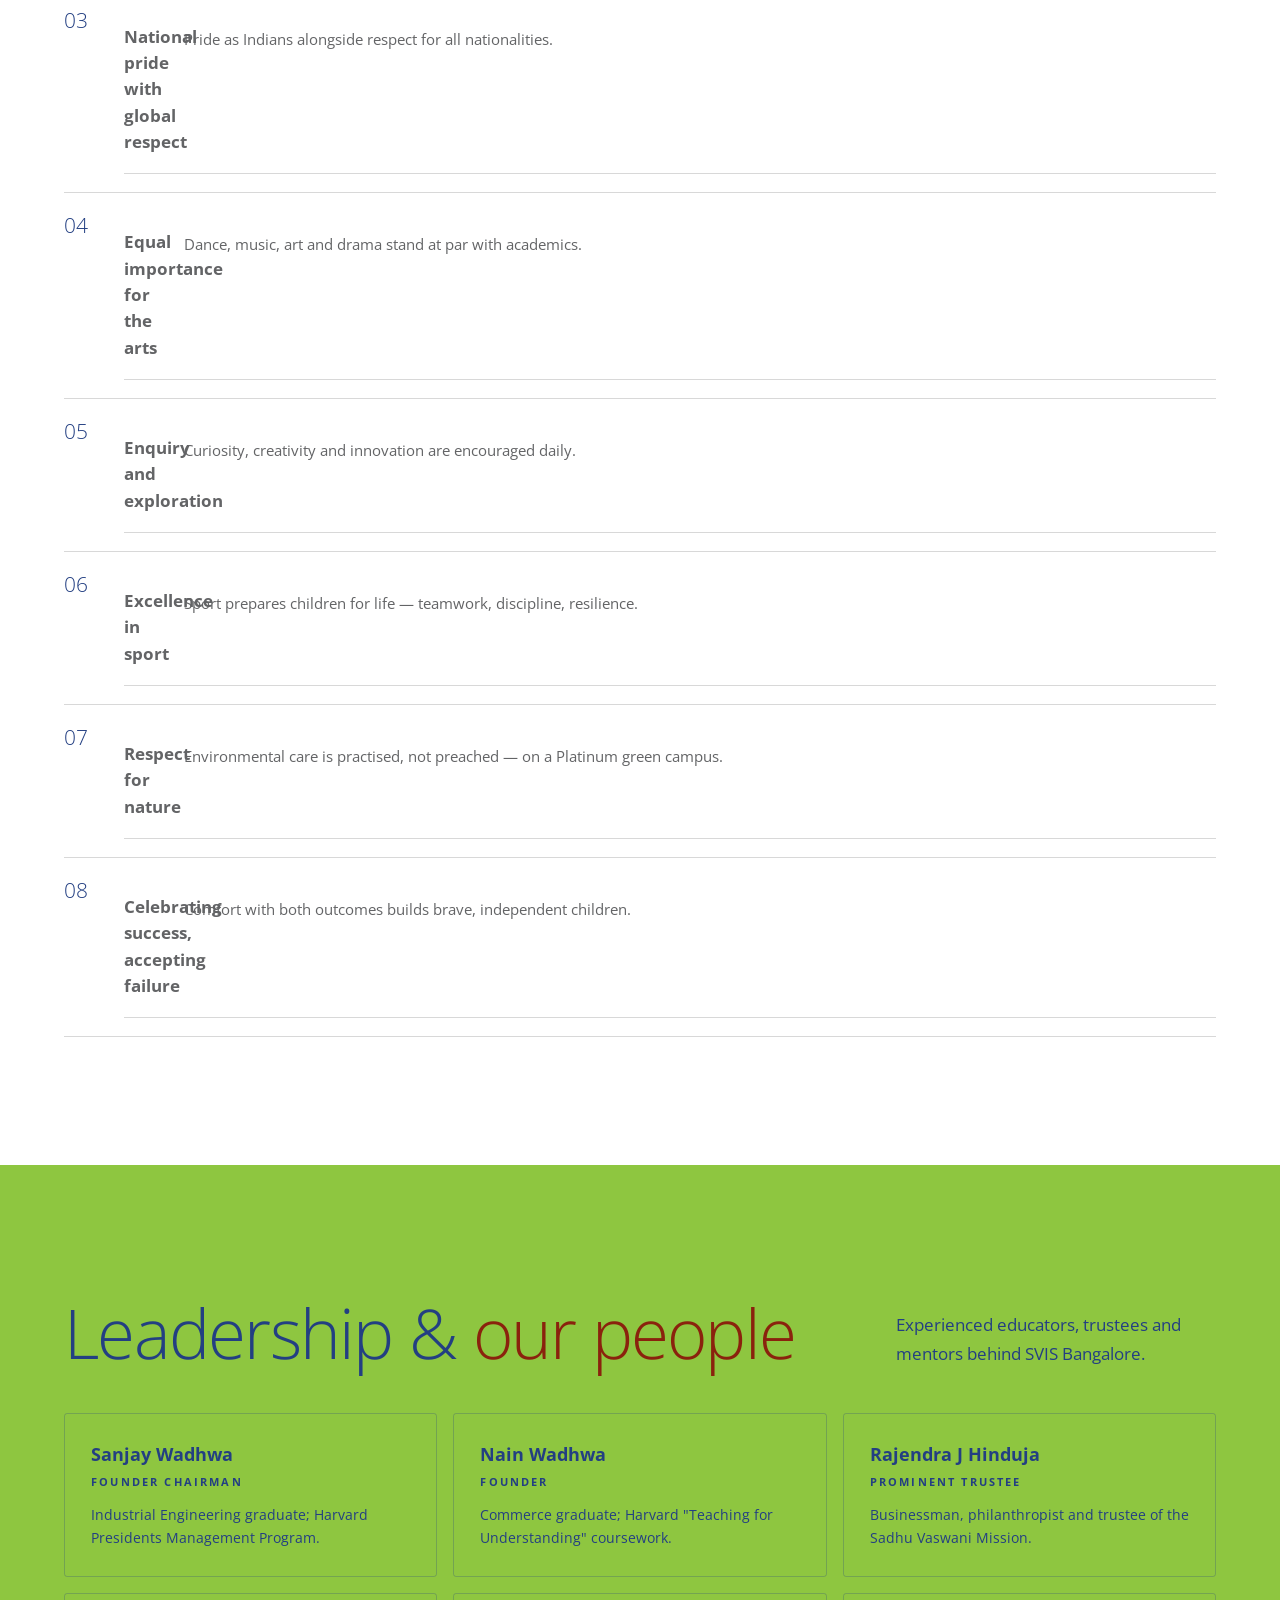
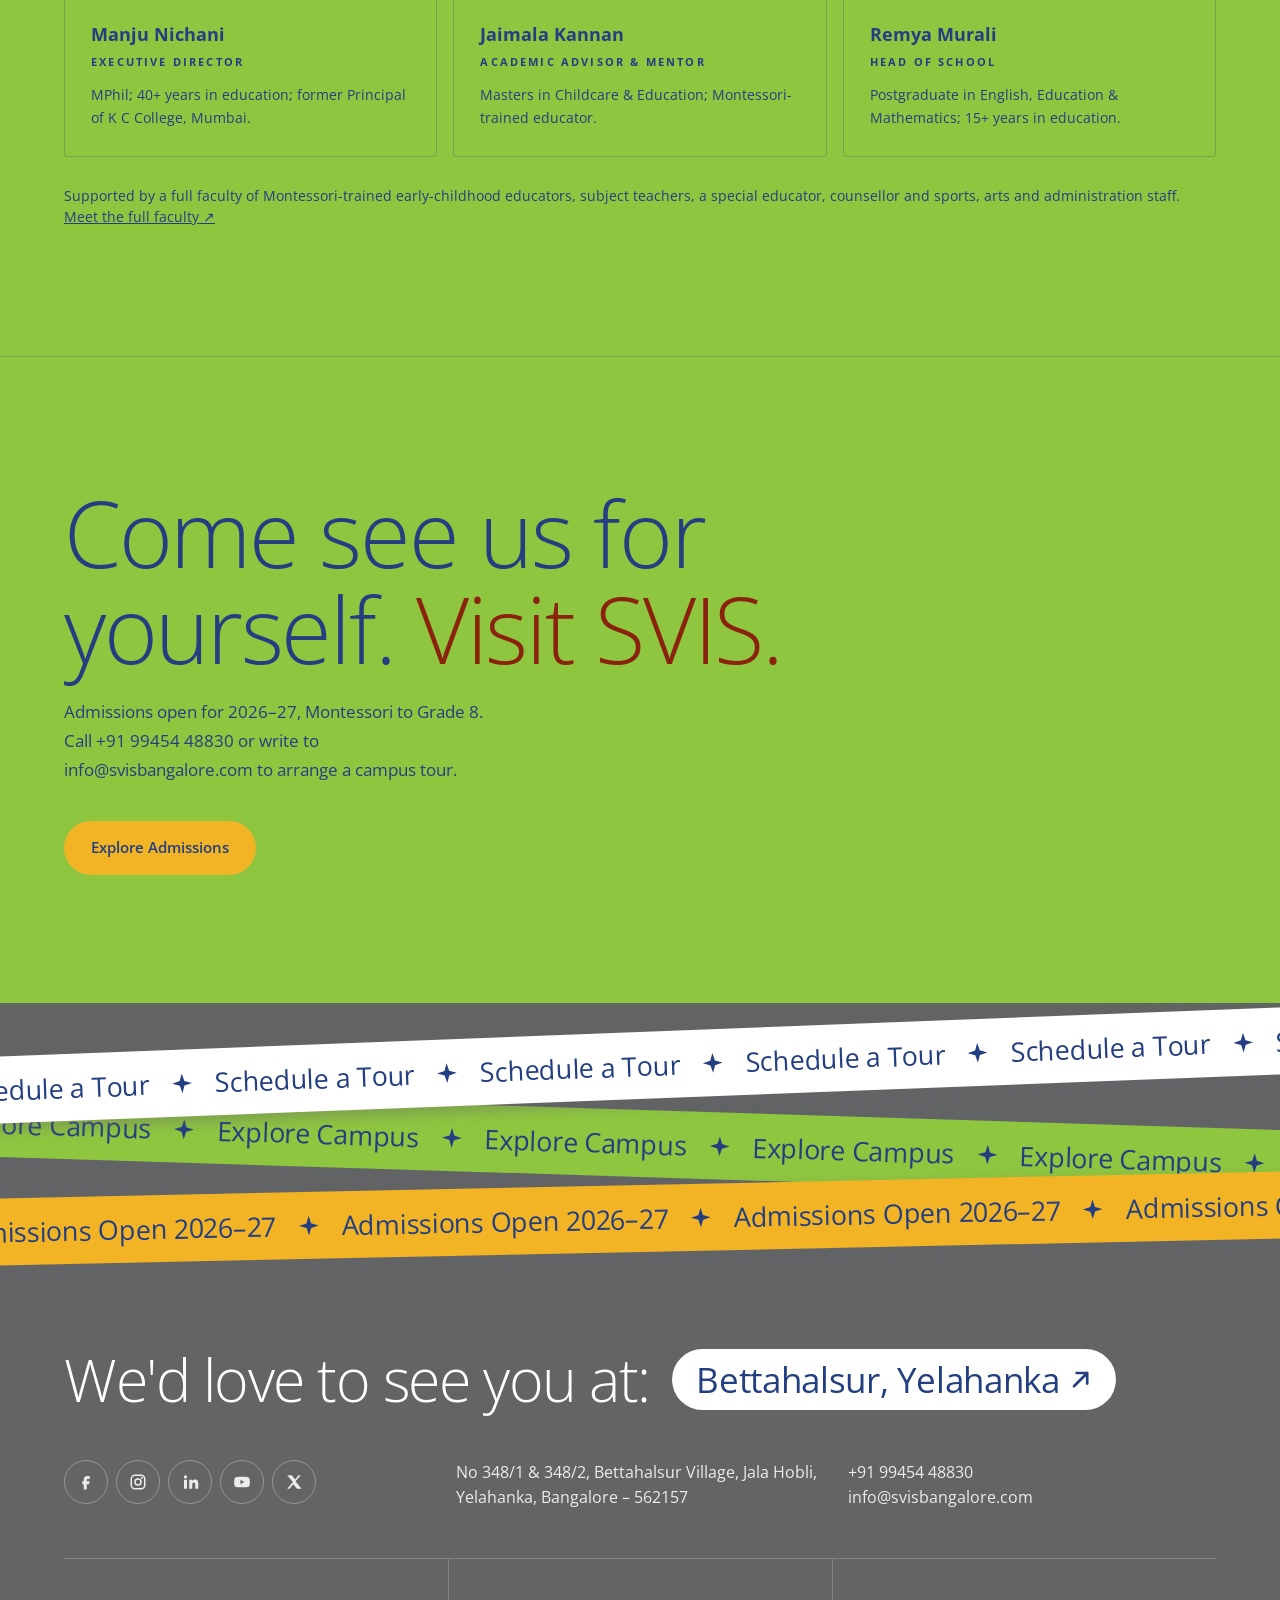
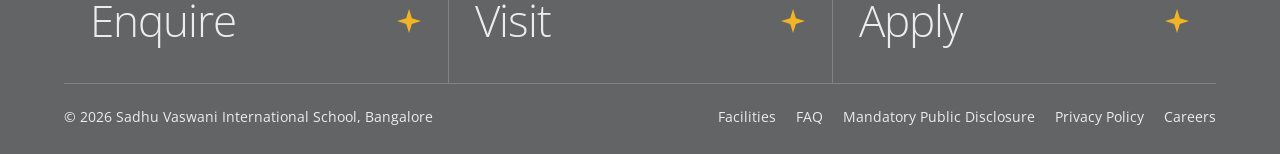
==== commit 010335f6: "Replace dark green with brand light green across the site" ====
--- a/about.html
+++ b/about.html
@@ -66,21 +66,21 @@
   .prose+.prose{margin-top:18px}
   .timeline{margin-top:48px;border-top:1px solid var(--line)}
   .timeline div{display:grid;grid-template-columns:110px 1fr;gap:8px 26px;padding-block:22px;border-bottom:1px solid var(--line)}
-  .timeline b{font-family:var(--disp);font-weight:300;font-size:1.5rem;color:var(--brand)}
+  .timeline b{font-family:var(--disp);font-weight:300;font-size:1.5rem;color:var(--ink)}
   .timeline p{color:var(--muted);line-height:1.65;max-width:64ch}
-  .quote-band{background:var(--brand);color:#fff;padding-block:clamp(56px,8vw,96px)}
+  .quote-band{background:var(--brand);color:var(--ink);padding-block:clamp(56px,8vw,96px)}
   .quote-band blockquote{font-family:var(--disp);font-size:clamp(1.6rem,4.6vw,3rem);line-height:1.25;font-weight:300;max-width:24ch}
-  .quote-band blockquote em{color:var(--gold)}
-  .quote-band cite{display:block;margin-top:24px;font-style:normal;font-size:.78rem;letter-spacing:.2em;text-transform:uppercase;color:rgba(255,255,255,.8)}
+  .quote-band blockquote em{color:var(--maroon)}
+  .quote-band cite{display:block;margin-top:24px;font-style:normal;font-size:.78rem;letter-spacing:.2em;text-transform:uppercase;color:var(--ink)}
   .leader{border:1px solid var(--line);border-radius:3px;padding:26px;background:var(--card)}
   .leader b{font-family:var(--disp);font-size:1.15rem;display:block}
-  .leader .role{margin-top:5px;display:block;font-size:.68rem;letter-spacing:.2em;text-transform:uppercase;font-weight:700;color:var(--brand)}
+  .leader .role{margin-top:5px;display:block;font-size:.68rem;letter-spacing:.2em;text-transform:uppercase;font-weight:700;color:var(--ink)}
   .leader p{margin-top:12px;font-size:.9rem;line-height:1.65;color:var(--muted)}
   .leader-grid{margin-top:44px;display:grid;gap:16px}
   @media(min-width:760px){.leader-grid{grid-template-columns:repeat(3,1fr)}}
   .val-list{margin-top:36px;display:grid;gap:0;border-top:1px solid var(--line)}
   .val-list div{display:grid;grid-template-columns:44px 1fr;gap:16px;padding-block:18px;border-bottom:1px solid var(--line);align-items:start}
-  .val-list .n{font-family:var(--disp);font-weight:300;color:var(--brand);font-size:1.3rem;line-height:1.4}
+  .val-list .n{font-family:var(--disp);font-weight:300;color:var(--ink);font-size:1.3rem;line-height:1.4}
   .val-list b{font-weight:700}
   .val-list p{color:var(--muted);font-size:.92rem;line-height:1.6;margin-top:4px}
 </style>
@@ -203,19 +203,19 @@
       <p class="section-sub" style="align-self:end">Two lives of service whose teachings shape every SVIS classroom.</p>
     </header>
     <div class="leader-grid">
-      <article class="leader" style="background:transparent;color:var(--on-navy-muted);border-color:rgba(255,255,255,.2)">
+      <article class="leader" style="background:transparent;color:var(--on-navy-muted);border-color:rgba(35,63,130,.25)">
         <b style="color:var(--on-navy)">Sadhu T.L. Vaswani</b>
-        <span class="role" style="color:#fff">Founder · 1879–1966</span>
+        <span class="role" style="color:var(--on-navy)">Founder · 1879–1966</span>
         <p style="color:var(--on-navy-muted)">Educationist, mystic saint, animal-rights activist and writer. He founded the Sadhu Vaswani Mission in 1929 and created the Mira Movement — a philosophy centred on empowering women through education. "The child is the light and life of the nation."</p>
       </article>
-      <article class="leader" style="background:transparent;color:var(--on-navy-muted);border-color:rgba(255,255,255,.2)">
+      <article class="leader" style="background:transparent;color:var(--on-navy-muted);border-color:rgba(35,63,130,.25)">
         <b style="color:var(--on-navy)">Dada J.P. Vaswani</b>
-        <span class="role" style="color:#fff">Spiritual Master · 1918–2018</span>
+        <span class="role" style="color:var(--on-navy)">Spiritual Master · 1918–2018</span>
         <p style="color:var(--on-navy-muted)">Practical philosopher and accomplished orator who led the Mission until his passing on 12 July 2018. He expanded the Mira Movement worldwide, blending progressive education with character-building. "The children of today are the builders of a brave, new world."</p>
       </article>
-      <article class="leader" style="background:transparent;color:var(--on-navy-muted);border-color:rgba(255,255,255,.2)">
+      <article class="leader" style="background:transparent;color:var(--on-navy-muted);border-color:rgba(35,63,130,.25)">
         <b style="color:var(--on-navy)">Sadhu Vaswani Mission</b>
-        <span class="role" style="color:#fff">Since 1929</span>
+        <span class="role" style="color:var(--on-navy)">Since 1929</span>
         <p style="color:var(--on-navy-muted)">A non-sectarian, non-profit organisation believing in the unity of all religions and honouring figures of all faiths — serving through spiritual growth and humanitarian work, regardless of caste, creed or colour.</p>
       </article>
     </div>
@@ -254,36 +254,36 @@
       <p class="section-sub" style="align-self:end">Experienced educators, trustees and mentors behind SVIS Bangalore.</p>
     </header>
     <div class="leader-grid">
-      <article class="leader" style="background:transparent;color:var(--on-navy-muted);border-color:rgba(255,255,255,.2)">
-        <b style="color:var(--on-navy)">Sanjay Wadhwa</b><span class="role" style="color:#fff">Founder Chairman</span>
+      <article class="leader" style="background:transparent;color:var(--on-navy-muted);border-color:rgba(35,63,130,.25)">
+        <b style="color:var(--on-navy)">Sanjay Wadhwa</b><span class="role" style="color:var(--on-navy)">Founder Chairman</span>
         <p style="color:var(--on-navy-muted)">Industrial Engineering graduate; Harvard Presidents Management Program.</p>
       </article>
-      <article class="leader" style="background:transparent;color:var(--on-navy-muted);border-color:rgba(255,255,255,.2)">
-        <b style="color:var(--on-navy)">Nain Wadhwa</b><span class="role" style="color:#fff">Founder</span>
+      <article class="leader" style="background:transparent;color:var(--on-navy-muted);border-color:rgba(35,63,130,.25)">
+        <b style="color:var(--on-navy)">Nain Wadhwa</b><span class="role" style="color:var(--on-navy)">Founder</span>
         <p style="color:var(--on-navy-muted)">Commerce graduate; Harvard "Teaching for Understanding" coursework.</p>
       </article>
-      <article class="leader" style="background:transparent;color:var(--on-navy-muted);border-color:rgba(255,255,255,.2)">
-        <b style="color:var(--on-navy)">Rajendra J Hinduja</b><span class="role" style="color:#fff">Prominent Trustee</span>
+      <article class="leader" style="background:transparent;color:var(--on-navy-muted);border-color:rgba(35,63,130,.25)">
+        <b style="color:var(--on-navy)">Rajendra J Hinduja</b><span class="role" style="color:var(--on-navy)">Prominent Trustee</span>
         <p style="color:var(--on-navy-muted)">Businessman, philanthropist and trustee of the Sadhu Vaswani Mission.</p>
       </article>
-      <article class="leader" style="background:transparent;color:var(--on-navy-muted);border-color:rgba(255,255,255,.2)">
-        <b style="color:var(--on-navy)">Manju Nichani</b><span class="role" style="color:#fff">Executive Director</span>
+      <article class="leader" style="background:transparent;color:var(--on-navy-muted);border-color:rgba(35,63,130,.25)">
+        <b style="color:var(--on-navy)">Manju Nichani</b><span class="role" style="color:var(--on-navy)">Executive Director</span>
         <p style="color:var(--on-navy-muted)">MPhil; 40+ years in education; former Principal of K C College, Mumbai.</p>
       </article>
-      <article class="leader" style="background:transparent;color:var(--on-navy-muted);border-color:rgba(255,255,255,.2)">
-        <b style="color:var(--on-navy)">Jaimala Kannan</b><span class="role" style="color:#fff">Academic Advisor &amp; Mentor</span>
+      <article class="leader" style="background:transparent;color:var(--on-navy-muted);border-color:rgba(35,63,130,.25)">
+        <b style="color:var(--on-navy)">Jaimala Kannan</b><span class="role" style="color:var(--on-navy)">Academic Advisor &amp; Mentor</span>
         <p style="color:var(--on-navy-muted)">Masters in Childcare &amp; Education; Montessori-trained educator.</p>
       </article>
-      <article class="leader" style="background:transparent;color:var(--on-navy-muted);border-color:rgba(255,255,255,.2)">
-        <b style="color:var(--on-navy)">Remya Murali</b><span class="role" style="color:#fff">Head of School</span>
+      <article class="leader" style="background:transparent;color:var(--on-navy-muted);border-color:rgba(35,63,130,.25)">
+        <b style="color:var(--on-navy)">Remya Murali</b><span class="role" style="color:var(--on-navy)">Head of School</span>
         <p style="color:var(--on-navy-muted)">Postgraduate in English, Education &amp; Mathematics; 15+ years in education.</p>
       </article>
     </div>
-    <p style="margin-top:28px;font-size:.86rem;color:var(--on-navy-muted)">Supported by a full faculty of Montessori-trained early-childhood educators, subject teachers, a special educator, counsellor and sports, arts and administration staff. <a href="https://svisbangalore.com/faculty/" style="color:#fff;text-decoration:underline">Meet the full faculty ↗</a></p>
-  </div>
-</section>
-
-<section class="cta-band on-navy" style="background:var(--navy-2);border-top:1px solid rgba(255,255,255,.12)">
+    <p style="margin-top:28px;font-size:.86rem;color:var(--on-navy-muted)">Supported by a full faculty of Montessori-trained early-childhood educators, subject teachers, a special educator, counsellor and sports, arts and administration staff. <a href="https://svisbangalore.com/faculty/" style="color:var(--on-navy);text-decoration:underline">Meet the full faculty ↗</a></p>
+  </div>
+</section>
+
+<section class="cta-band on-navy" style="background:var(--navy-2);border-top:1px solid rgba(35,63,130,.2)">
   <div class="wrap">
     <h2><span class="line"><span class="line-in">Come see us for</span></span><span class="line"><span class="line-in">yourself. <em>Visit SVIS.</em></span></span></h2>
     <p>Admissions open for 2026–27, Montessori to Grade 8. Call +91 99454 48830 or write to info@svisbangalore.com to arrange a campus tour.</p>
--- a/assets/svis.css
+++ b/assets/svis.css
@@ -1,10 +1,10 @@
   /* ============ TOKENS ============ */
   :root{
-    /* brand kit only: primary #08693A #8EC640, secondary #636466 #8a220d, tertiary #f2b425 #233f82, plus white */
-    --brand:#08693A; --lime:#8EC640; --leaf:#8EC640; --grey:#636466; --maroon:#8a220d; --gold:#F2B425; --gold-deep:#F2B425; --blue:#233f82;
+    /* brand kit only: light green #8EC640 for fills (text on it is blue #233f82); no dark green #08693A in UI; secondary #636466 #8a220d, tertiary #f2b425 #233f82, plus white */
+    --brand:#8EC640; --ink:#233f82; --lime:#8EC640; --leaf:#8EC640; --grey:#636466; --maroon:#8a220d; --gold:#F2B425; --gold-deep:#F2B425; --blue:#233f82;
     --paper:#FFFFFF; --card:#FFFFFF; --line:rgba(99,100,102,.25);
-    --text:#636466; --muted:#636466; --eyebrow:#08693A; --heading:#08693A;
-    --navy:#08693A; --navy-2:#08693A; --navy-3:#08693A;
+    --text:#636466; --muted:#636466; --eyebrow:#233f82; --heading:#233f82;
+    --navy:#8EC640; --navy-2:#8EC640; --navy-3:#8EC640;
     --on-navy:#FFFFFF; --on-navy-muted:rgba(255,255,255,.88);
     --disp:"Open Sans",-apple-system,"Segoe UI",sans-serif;
     --body:"Open Sans",-apple-system,"Segoe UI",sans-serif;
@@ -21,7 +21,8 @@
   h1,h2,h3{font-family:var(--disp);font-weight:300;letter-spacing:-.025em;text-wrap:balance}
   h1 em,h2 em,blockquote em{font-style:normal}
   h1,h2,h3,h4,.display,.d3,.label{color:var(--heading)}
-  .on-navy,.story,.skills,.voices,.guide,.vh-reveal,.why-card,.page-hero,.quote-band,footer.site{--heading:#fff}
+  .voices,.vh-reveal,.why-card,.page-hero,footer.site,.fac-green{--heading:#fff}
+  .on-navy:not(.fac-green),.menu,.story,.skills,.guide,.quote-band{--heading:var(--ink);--on-navy:var(--ink);--on-navy-muted:var(--ink)}
   ::selection{background:var(--gold);color:var(--blue)}
   :focus-visible{outline:3px solid var(--gold);outline-offset:3px}
   section{padding-block:clamp(72px,10vw,130px)}
@@ -32,8 +33,9 @@
   .wrap{max-width:1500px;margin-inline:auto;padding-inline:var(--gutter)}
   .sh{display:grid;grid-template-columns:minmax(0,1fr) minmax(240px,320px);gap:clamp(24px,4vw,72px);align-items:end}
   .sh-h,.section-h{font-size:clamp(2.2rem,5.4vw,4.6rem);line-height:1.06;max-width:20ch}
-  .sh-h .hl{color:var(--brand)}
-  .on-navy .sh-h .hl{color:var(--lime)}
+  .sh-h .hl{color:var(--maroon)}
+  .on-navy .sh-h .hl{color:var(--maroon)}
+  .fac-green .sh-h .hl{color:var(--lime)}
   .section-sub{color:var(--muted);margin-top:18px;max-width:52ch;line-height:1.7}
   .on-navy{background:var(--brand);color:var(--on-navy)}
   .on-navy .section-sub{color:var(--on-navy-muted)}
@@ -44,6 +46,7 @@
   .d3{font-weight:300;letter-spacing:-.02em;line-height:1.14;font-size:clamp(1.8rem,3.9vw,3.4rem)}
   .label{display:flex;align-items:center;gap:14px;font-size:clamp(1.15rem,1.7vw,1.5rem);font-weight:400;letter-spacing:0;line-height:1.2}
   .label svg{width:84px;height:18px;flex:none;color:var(--lime)}
+  .on-navy:not(.fac-green) .label svg,.quote-band .label svg{color:var(--ink)}
   .w{display:inline-block;overflow:hidden;vertical-align:top;padding-bottom:.14em;margin-bottom:-.14em}
   .w>i{display:inline-block;font-style:normal;transform:translateY(112%);transition:transform .9s var(--ease);transition-delay:calc(var(--i)*30ms)}
   .in .w>i,.on .w>i{transform:none}
@@ -52,14 +55,14 @@
   .btn{display:inline-flex;align-items:center;gap:10px;border-radius:999px;padding:14px 26px;font-weight:600;font-size:.95rem;text-decoration:none;border:1.5px solid transparent;cursor:pointer;transition:background .25s,color .25s,border-color .25s,transform .25s}
   .btn:active{transform:scale(.98)}
   .btn svg{width:14px;height:14px}
-  .btn-primary{background:var(--brand);color:#fff}
-  .btn-primary:hover{background:#fff;color:var(--brand);border-color:var(--brand)}
+  .btn-primary{background:var(--brand);color:var(--ink)}
+  .btn-primary:hover{background:#fff;color:var(--ink);border-color:var(--ink)}
   .btn-gold{background:var(--gold);color:var(--blue)}
   .btn-gold:hover{background:var(--lime)}
   .btn-ghost{border-color:rgba(255,255,255,.55);color:var(--on-navy)}
-  .btn-ghost:hover{background:#fff;color:var(--brand)}
-  .btn-line{border-color:var(--brand);color:var(--brand)}
-  .btn-line:hover{background:var(--brand);color:#fff}
+  .btn-ghost:hover{background:#fff;color:var(--ink)}
+  .btn-line{border-color:var(--ink);color:var(--ink)}
+  .btn-line:hover{background:var(--brand);color:var(--ink)}
   .p-kicker{border-radius:999px}
 
   /* reveal, only hides content once JS has confirmed it can show it again */
@@ -83,7 +86,7 @@
   .sl-nav button{background:none;border:0;color:inherit;cursor:pointer}
   .sl-arrow{width:48px;height:48px;border-radius:50%;border:1.5px solid currentColor!important;display:grid;place-items:center;transition:background .25s,color .25s}
   .sl-arrow svg{width:16px;height:16px}
-  .sl-arrow:hover{background:#fff;border-color:#fff!important;color:var(--brand)}
+  .sl-arrow:hover{background:#fff;border-color:#fff!important;color:var(--ink)}
   [data-dots]{display:flex;gap:4px}
   [data-dots] button{width:26px;height:26px;display:grid;place-items:center}
   [data-dots] button::after{content:"";width:9px;height:9px;border-radius:50%;border:1.5px solid currentColor;transition:background .25s}
@@ -104,10 +107,10 @@
   .logo .lg-w{position:absolute;inset:0;opacity:0}
   header.site.on-dark .logo .lg-w{opacity:1}
   header.site.on-dark .logo .lg-c{opacity:0}
-  .bar{position:relative;display:flex;align-items:center;gap:6px;background:#fff;color:var(--brand);padding:6px;border-radius:999px;box-shadow:0 10px 26px rgba(99,100,102,.28)}
+  .bar{position:relative;display:flex;align-items:center;gap:6px;background:#fff;color:var(--ink);padding:6px;border-radius:999px;box-shadow:0 10px 26px rgba(99,100,102,.28)}
   .bar a,.bar button{font:600 .95rem/1 var(--body);text-decoration:none;color:inherit;border:0;background:none;cursor:pointer;padding:12px 16px;border-radius:999px;transition:background .25s,color .25s;white-space:nowrap}
-  .bar a:hover{background:rgba(8,105,58,.1)}
-  .bar .b-menu{background:var(--brand);color:#fff;display:flex;align-items:center;gap:10px}
+  .bar a:hover{background:rgba(142,198,64,.25)}
+  .bar .b-menu{background:var(--brand);color:var(--ink);display:flex;align-items:center;gap:10px}
   .bar .b-menu i{display:grid;gap:4px;width:16px}
   .bar .b-menu i::before,.bar .b-menu i::after{content:"";height:1.5px;background:currentColor;transition:transform .3s}
   .menu-open .bar .b-menu i::before{transform:translateY(2.75px) rotate(45deg)}
@@ -120,24 +123,24 @@
 
   .scrim{position:fixed;inset:0;z-index:150;background:rgba(99,100,102,.2);-webkit-backdrop-filter:blur(8px);backdrop-filter:blur(8px);opacity:0;pointer-events:none;transition:opacity .4s ease}
   .menu-open .scrim{opacity:1;pointer-events:auto}
-  .menu{position:absolute;top:calc(100% + 10px);right:0;width:min(940px,calc(100vw - var(--gutter)*2));max-height:calc(100dvh - 110px);overflow:auto;background:var(--brand);color:#fff;border-radius:24px;padding:clamp(22px,3vw,40px);display:grid;grid-template-columns:1.5fr 1fr;gap:clamp(24px,4vw,56px);clip-path:inset(0 0 100% 0 round 24px);visibility:hidden;transition:clip-path .55s var(--ease),visibility 0s .55s}
+  .menu{position:absolute;top:calc(100% + 10px);right:0;width:min(940px,calc(100vw - var(--gutter)*2));max-height:calc(100dvh - 110px);overflow:auto;background:var(--brand);color:var(--ink);border-radius:24px;padding:clamp(22px,3vw,40px);display:grid;grid-template-columns:1.5fr 1fr;gap:clamp(24px,4vw,56px);clip-path:inset(0 0 100% 0 round 24px);visibility:hidden;transition:clip-path .55s var(--ease),visibility 0s .55s}
   .menu-open .menu{clip-path:inset(0 0 0 0 round 24px);visibility:visible;transition:clip-path .55s var(--ease)}
   .menu ul{list-style:none}
-  .menu li{border-bottom:1px solid rgba(255,255,255,.16)}
+  .menu li{border-bottom:1px solid rgba(35,63,130,.25)}
   .menu li a{display:block;padding:13px 0;border-radius:0;white-space:normal}
-  .menu li a:hover{background:none;color:var(--lime)}
+  .menu li a:hover{background:none;color:var(--maroon)}
   .menu li b{display:block;font-weight:300;font-size:clamp(1.7rem,3vw,2.5rem);letter-spacing:-.02em;line-height:1.15}
   .menu li span{display:block;margin-top:5px;font-size:.95rem;font-weight:400;line-height:1.35;color:var(--on-navy-muted)}
-  .menu li a[aria-current="page"] b{color:var(--lime)}
+  .menu li a[aria-current="page"] b{color:var(--maroon)}
   .m-side{display:flex;flex-direction:column;gap:16px;font-size:.98rem;line-height:1.5;color:var(--on-navy-muted)}
   .m-side img{width:130px;height:auto}
   .m-side a{padding:0;display:inline;white-space:normal;font-weight:400;border-radius:0}
-  .m-side a:hover{background:none;color:#fff;text-decoration:underline}
-  .m-side svg{width:84px;height:18px;color:var(--lime);margin-top:auto}
+  .m-side a:hover{background:none;color:var(--maroon);text-decoration:underline}
+  .m-side svg{width:84px;height:18px;color:var(--ink);margin-top:auto}
   @media(max-width:760px){.menu{grid-template-columns:1fr}.m-side img,.m-side svg{display:none}.menu li a{padding:9px 0}}
 
   /* ============ HERO ============ */
-  .vh{position:relative;height:100svh;min-height:600px;padding:0;overflow:hidden;background:var(--paper);color:var(--brand)}
+  .vh{position:relative;height:100svh;min-height:600px;padding:0;overflow:hidden;background:var(--paper);color:var(--ink)}
   .vh-reveal{position:absolute;inset:0;background:var(--grey);color:#fff;overflow:hidden}
   .js .vh-reveal{clip-path:circle(0 at 50% 52%);transition:clip-path 1.5s cubic-bezier(.7,0,.2,1)}
   .js .vh.ready .vh-reveal{clip-path:circle(120vmax at 50% 52%)}
@@ -169,7 +172,7 @@
   .vh-pause[hidden]{display:none}
   .vh-pause i{width:9px;height:11px;border-inline:3px solid #fff}
   .vh-pause[aria-pressed="true"] i{width:0;height:0;border-inline:none;border-left:9px solid #fff;border-block:5.5px solid transparent}
-  .vh-over{position:absolute;inset:0;background:var(--paper);color:var(--brand);--heading:var(--brand)}
+  .vh-over{position:absolute;inset:0;background:var(--paper);color:var(--ink);--heading:var(--ink)}
   html:not(.js) .vh-over{display:none}
   .vh-over .vh-title .ln,.vh-over .vh-title .ey{opacity:0;transform:translateY(30px);animation:rise .9s var(--ease) forwards}
   .vh-over .vh-title .ln:nth-of-type(3){animation-delay:.08s}
@@ -185,7 +188,7 @@
     }
 
   /* ============ STORY ============ */
-  .story{position:relative;background:var(--brand);color:#fff;overflow:hidden}
+  .story{position:relative;background:var(--brand);color:var(--ink);overflow:hidden}
   .story::before{content:"";position:absolute;inset:0;pointer-events:none;background:repeating-linear-gradient(90deg,rgba(255,255,255,.07) 0 1px,transparent 1px 25%)}
   .story .wrap{position:relative;min-height:clamp(560px,76vh,780px);display:flex;flex-direction:column}
   .story [data-track]{flex:1;align-items:center;margin-block:clamp(28px,4vw,56px)}
@@ -205,7 +208,7 @@
 
   /* ============ CAMPUS ============ */
   .community{background:var(--paper)}
-  .community .label svg{color:var(--brand)}
+  .community .label svg{color:var(--ink)}
   .community .display{margin-top:22px;max-width:17ch}
   .shapes{display:grid;grid-template-columns:repeat(3,1fr);gap:clamp(20px,4vw,64px);margin-top:clamp(40px,6vw,76px);align-items:start}
   .shape{position:relative}
@@ -217,11 +220,11 @@
   .s-circle .shape-img{border-radius:50%}
   .s-rect .shape-img{aspect-ratio:4/5;border-radius:26px;transform:rotate(-3deg)}
   .s-tri .shape-img{clip-path:url(#tri);aspect-ratio:1/.92}
-  .shape-go{position:absolute;top:10px;right:10px;width:56px;height:56px;border-radius:50%;background:var(--brand);color:#fff;display:grid;place-items:center;transition:background .25s,color .25s}
+  .shape-go{position:absolute;top:10px;right:10px;width:56px;height:56px;border-radius:50%;background:var(--brand);color:var(--ink);display:grid;place-items:center;transition:background .25s,color .25s}
   .shape-go svg{width:16px;height:16px}
   .shape-go:hover{background:var(--gold);color:var(--blue)}
   .shape figcaption{margin-top:18px}
-  .shape figcaption b{display:block;color:var(--brand);font-weight:400;font-size:clamp(1.35rem,2vw,1.8rem);letter-spacing:-.01em;line-height:1.2}
+  .shape figcaption b{display:block;color:var(--ink);font-weight:400;font-size:clamp(1.35rem,2vw,1.8rem);letter-spacing:-.01em;line-height:1.2}
   .shape figcaption span{color:var(--muted)}
   .community .btn{margin-top:clamp(36px,5vw,60px)}
   @media(max-width:760px){
@@ -231,7 +234,7 @@
   }
 
   /* ============ ACADEMICS ============ */
-  .skills{background:var(--brand);color:#fff;padding-bottom:0;overflow:hidden}
+  .skills{background:var(--brand);color:var(--ink);padding-bottom:0;overflow:hidden}
   .sk-head{position:relative;padding-bottom:clamp(40px,6vw,90px)}
   .sk-head .display{position:relative;z-index:2;margin-top:22px;max-width:12ch;text-shadow:0 2px 24px rgba(99,100,102,.85)}
   .sk-boards{position:relative;z-index:2;display:flex;flex-wrap:wrap;gap:12px;margin:26px 0 0;padding:0;list-style:none}
@@ -243,7 +246,7 @@
   .sk-row{border-top:1px solid rgba(255,255,255,.35)}
   .sk-row h3{font:inherit;letter-spacing:0}
   .sk-btn{position:relative;display:block;width:100%;background:none;border:0;color:inherit;font:inherit;cursor:pointer;padding-block:clamp(12px,1.5vw,20px);overflow:hidden;transition:background .3s,color .3s}
-  .sk-btn:hover,.sk-btn[aria-expanded="true"]{background:#fff;color:var(--brand)}
+  .sk-btn:hover,.sk-btn[aria-expanded="true"]{background:#fff;color:var(--ink)}
   .sk-btn:focus-visible{outline-offset:-4px}
   .sk-hint{position:relative;z-index:2;display:flex;align-items:center;gap:12px;margin-top:20px;font-size:clamp(1.1rem,1.5vw,1.35rem);line-height:1.3;color:var(--gold);font-weight:600}
   .sk-hint svg{width:18px;height:18px;flex:none;transform:rotate(90deg)}
@@ -255,7 +258,7 @@
   .sk-open i{position:relative;width:14px;height:14px;transition:transform .3s}
   .sk-open i::before,.sk-open i::after{content:"";position:absolute;left:0;right:0;top:6px;height:2px;background:currentColor}
   .sk-open i::after{transform:rotate(90deg)}
-  .sk-btn[aria-expanded="true"] .sk-open{background:var(--brand);color:#fff}
+  .sk-btn[aria-expanded="true"] .sk-open{background:var(--brand);color:var(--ink)}
   .sk-btn[aria-expanded="true"] .sk-open i{transform:rotate(45deg)}
   .sk-btn[aria-expanded="true"] .sk-open .o{display:none}
   .sk-btn[aria-expanded="true"] .sk-open .c{display:inline}
@@ -272,7 +275,7 @@
   .sk-set b{font-weight:300;font-size:clamp(2.5rem,6.8vw,6rem);letter-spacing:-.025em;line-height:1.1;white-space:nowrap}
   .sk-set sup{font-size:clamp(.9rem,1.5vw,1.3rem);margin-left:6px;vertical-align:super;letter-spacing:0}
   .sk-set i{display:block;width:clamp(50px,10vw,150px);height:1px;background:currentColor;opacity:.5}
-  .sk-panel{display:grid;grid-template-rows:0fr;background:#fff;color:var(--grey);--heading:var(--brand);transition:grid-template-rows .55s var(--ease)}
+  .sk-panel{display:grid;grid-template-rows:0fr;background:#fff;color:var(--grey);--heading:var(--ink);transition:grid-template-rows .55s var(--ease)}
   .sk-panel>div{overflow:hidden;visibility:hidden;transition:visibility 0s .55s}
   .open .sk-panel,html:not(.js) .sk-panel{grid-template-rows:1fr}
   .open .sk-panel>div,html:not(.js) .sk-panel>div{visibility:visible;transition:none}
@@ -299,7 +302,7 @@
 
   /* ============ WHY SVIS ============ */
   .why-top{display:flex;justify-content:space-between;align-items:flex-end;gap:24px;flex-wrap:wrap}
-  .why .label svg{color:var(--brand)}
+  .why .label svg{color:var(--ink)}
   .why .d3{margin-top:18px;max-width:18ch}
   .why-grid{display:grid;grid-template-columns:repeat(4,1fr);gap:clamp(12px,1.6vw,22px);margin-top:clamp(32px,4vw,52px)}
   .why-card{position:relative;display:block;aspect-ratio:3/4.3;border-radius:22px;overflow:hidden;color:#fff;text-decoration:none;background:var(--brand)}
@@ -322,10 +325,10 @@
   .stats .wrap{position:relative}
   .st-page{display:grid;grid-template-columns:repeat(3,1fr);gap:clamp(20px,3vw,48px)}
   .st{min-width:0}
-  .st b{display:block;color:var(--brand);font-weight:300;font-size:clamp(4rem,10.4vw,9.2rem);letter-spacing:-.04em;line-height:1;white-space:nowrap}
+  .st b{display:block;color:var(--ink);font-weight:300;font-size:clamp(4rem,10.4vw,9.2rem);letter-spacing:-.04em;line-height:1;white-space:nowrap}
   .st span{display:block;margin-top:16px;padding-top:14px;border-top:2px dotted var(--grey);font-size:clamp(1.05rem,1.4vw,1.25rem)}
   .stats-foot{display:flex;align-items:center;justify-content:space-between;gap:20px;flex-wrap:wrap;margin-top:clamp(28px,4vw,44px)}
-  .stats-foot a{color:var(--brand)}
+  .stats-foot a{color:var(--ink)}
   .stats .sticker{position:absolute;right:var(--gutter);top:-70px;transform:none}
   .stats .sticker .sc{fill:var(--brand)}
   .stats .sticker text{fill:#fff}
@@ -334,11 +337,11 @@
   @media(max-width:760px){.st-page{grid-template-columns:1fr;gap:30px}.stats .sticker{position:static;margin:0 0 26px auto}}
 
   /* ============ GUIDE ============ */
-  .guide{background:var(--brand);color:#fff}
+  .guide{background:var(--brand);color:var(--ink)}
   .guide .display{margin-top:22px;max-width:15ch}
   .guide-sub{margin-top:22px;max-width:46ch;color:var(--on-navy-muted)}
   .g-cards{display:grid;grid-template-columns:repeat(4,1fr);gap:clamp(14px,2.2vw,32px);margin-top:clamp(40px,6vw,76px)}
-  .g-card{display:block;text-decoration:none;color:var(--brand);background:#fff;border-radius:20px;padding:12px 12px 18px;transition:transform .5s var(--ease)}
+  .g-card{display:block;text-decoration:none;color:var(--ink);background:#fff;border-radius:20px;padding:12px 12px 18px;transition:transform .5s var(--ease)}
   .g-card:nth-child(1){transform:rotate(-3deg)}
   .g-card:nth-child(2){transform:rotate(2deg) translateY(22px)}
   .g-card:nth-child(3){transform:rotate(-1.6deg)}
@@ -353,7 +356,7 @@
 
   /* ============ RIBBONS + FOOTER ============ */
   .ribbons{position:relative;height:clamp(190px,21vw,290px);overflow:hidden;background:var(--grey);padding:0;scroll-margin-top:0}
-  .ribbon{position:absolute;left:-4%;width:108%;overflow:hidden;color:var(--brand);padding-block:clamp(8px,1vw,13px);font-size:clamp(1.25rem,2.1vw,2rem);font-weight:400;letter-spacing:-.01em;box-shadow:0 6px 14px rgba(99,100,102,.4)}
+  .ribbon{position:absolute;left:-4%;width:108%;overflow:hidden;color:var(--ink);padding-block:clamp(8px,1vw,13px);font-size:clamp(1.25rem,2.1vw,2rem);font-weight:400;letter-spacing:-.01em;box-shadow:0 6px 14px rgba(99,100,102,.4)}
   .ribbon:nth-child(1){top:11%;background:var(--paper);transform:rotate(-2.2deg);z-index:2}
   .ribbon:nth-child(2){top:40%;background:var(--lime);transform:rotate(1.8deg);z-index:1}
   .ribbon:nth-child(3){top:68%;background:var(--gold);transform:rotate(-1.2deg);z-index:3}
@@ -366,20 +369,20 @@
   footer.site a{color:inherit;text-decoration:none}
   footer.site a:hover{color:#fff;text-decoration:underline}
   .f-see{display:flex;align-items:center;flex-wrap:wrap;gap:14px 22px;color:#fff;font-weight:300;font-size:clamp(1.9rem,4.6vw,4rem);letter-spacing:-.025em;line-height:1.1}
-  .f-pill{display:inline-flex;align-items:center;gap:10px;background:#fff;color:var(--brand)!important;border-radius:999px;padding:.32em .7em;font-size:.6em;font-weight:400;letter-spacing:-.01em;transition:background .25s}
+  .f-pill{display:inline-flex;align-items:center;gap:10px;background:#fff;color:var(--ink)!important;border-radius:999px;padding:.32em .7em;font-size:.6em;font-weight:400;letter-spacing:-.01em;transition:background .25s}
   .f-pill:hover{background:var(--gold);color:var(--blue)!important;text-decoration:none!important}
   .f-pill svg{width:.6em;height:.6em}
   .f-info{display:grid;grid-template-columns:repeat(3,1fr);gap:24px;margin-top:clamp(30px,4vw,48px)}
   .f-social{display:flex;gap:8px;flex-wrap:wrap}
   .f-social a{width:44px;height:44px;border-radius:50%;border:1px solid rgba(255,255,255,.3);display:grid;place-items:center;color:#fff;transition:background .25s,color .25s}
-  .f-social a:hover{background:#fff;color:var(--brand);text-decoration:none}
+  .f-social a:hover{background:#fff;color:var(--ink);text-decoration:none}
   .f-social svg{width:18px;height:18px}
   .f-cells{display:grid;grid-template-columns:repeat(3,1fr);margin-top:clamp(30px,4vw,48px);border-block:1px solid rgba(255,255,255,.2)}
   .f-cells a{display:flex;align-items:center;justify-content:space-between;gap:12px;padding:clamp(20px,3vw,38px) clamp(14px,2vw,26px);color:#fff;font-weight:300;font-size:clamp(1.5rem,3.4vw,3rem);letter-spacing:-.02em;line-height:1.1;transition:background .3s,color .3s}
   .f-cells a+a{border-left:1px solid rgba(255,255,255,.2)}
-  .f-cells a:hover{background:#fff;color:var(--brand);text-decoration:none}
+  .f-cells a:hover{background:#fff;color:var(--ink);text-decoration:none}
   .f-cells svg{width:.6em;height:.6em;color:var(--gold);flex:none}
-  .f-cells a:hover svg{color:var(--brand)}
+  .f-cells a:hover svg{color:var(--ink)}
   .f-base{margin-top:22px;display:flex;justify-content:space-between;gap:10px 24px;flex-wrap:wrap;font-size:.9rem}
   .f-base nav{display:flex;flex-wrap:wrap;gap:6px 20px}
   @media(max-width:760px){
@@ -393,7 +396,7 @@
   .cta-band{position:relative;overflow:hidden}
   .cta-band h2{font-size:clamp(2.6rem,7.2vw,5.8rem);line-height:1.04;max-width:14ch}
   .cta-band .line,.cta-band .line-in{display:block}
-  .cta-band h2 em{color:var(--lime)}
+  .cta-band h2 em{color:var(--maroon)}
   .cta-band p{color:var(--on-navy-muted);margin-top:22px;max-width:44ch;line-height:1.7}
   .cta-band .btn{margin-top:36px}
 
@@ -401,7 +404,7 @@
   .js .sticky-cta.auto{transform:translateY(110%);transition:transform .45s ease}
   .js .sticky-cta.on{transform:translateY(0)}
   .sticky-cta .btn{flex:1;justify-content:center;padding:15px}
-  .sticky-cta .wa{flex:none;width:54px;border:1.5px solid var(--brand);border-radius:999px;color:var(--brand);display:grid;place-items:center;background:var(--card)}
+  .sticky-cta .wa{flex:none;width:54px;border:1.5px solid var(--brand);border-radius:999px;color:var(--ink);display:grid;place-items:center;background:var(--card)}
   @media(min-width:1000px){.sticky-cta{display:none}}
 
   @media (prefers-reduced-motion: reduce){
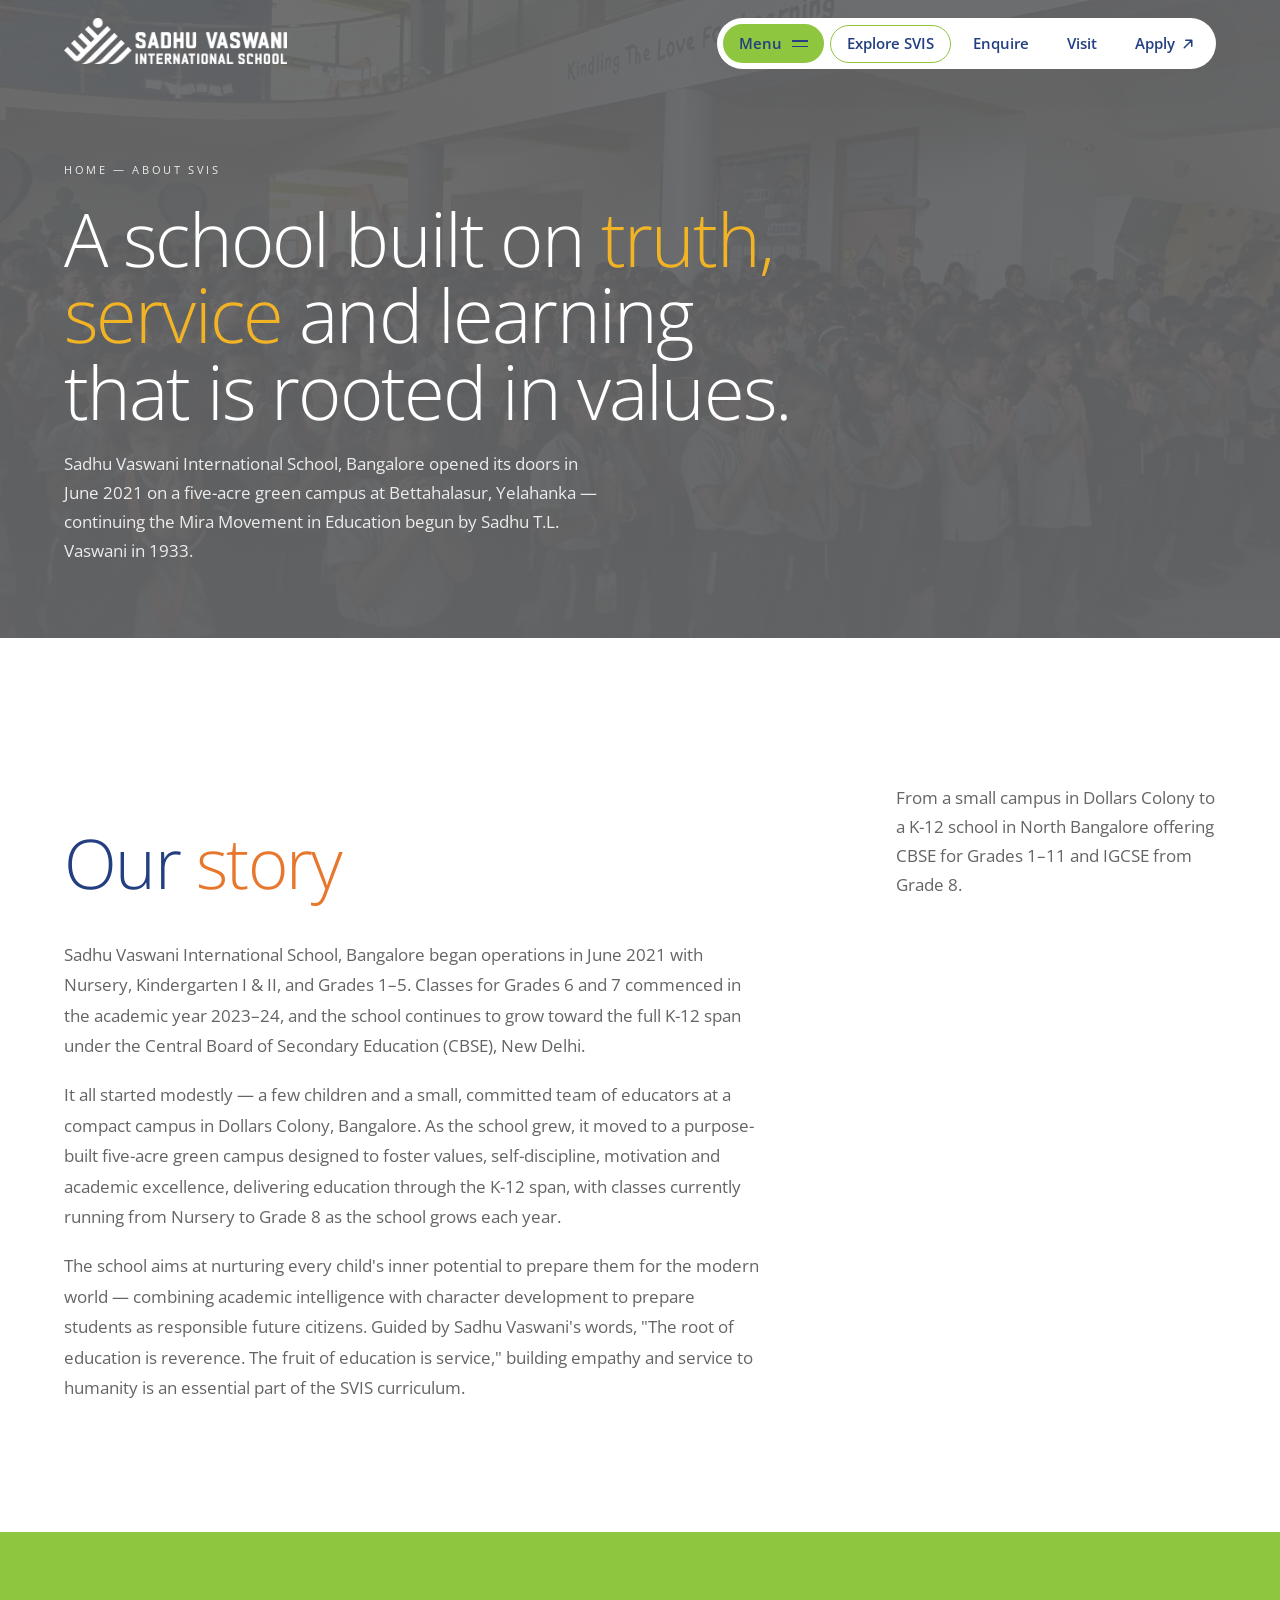
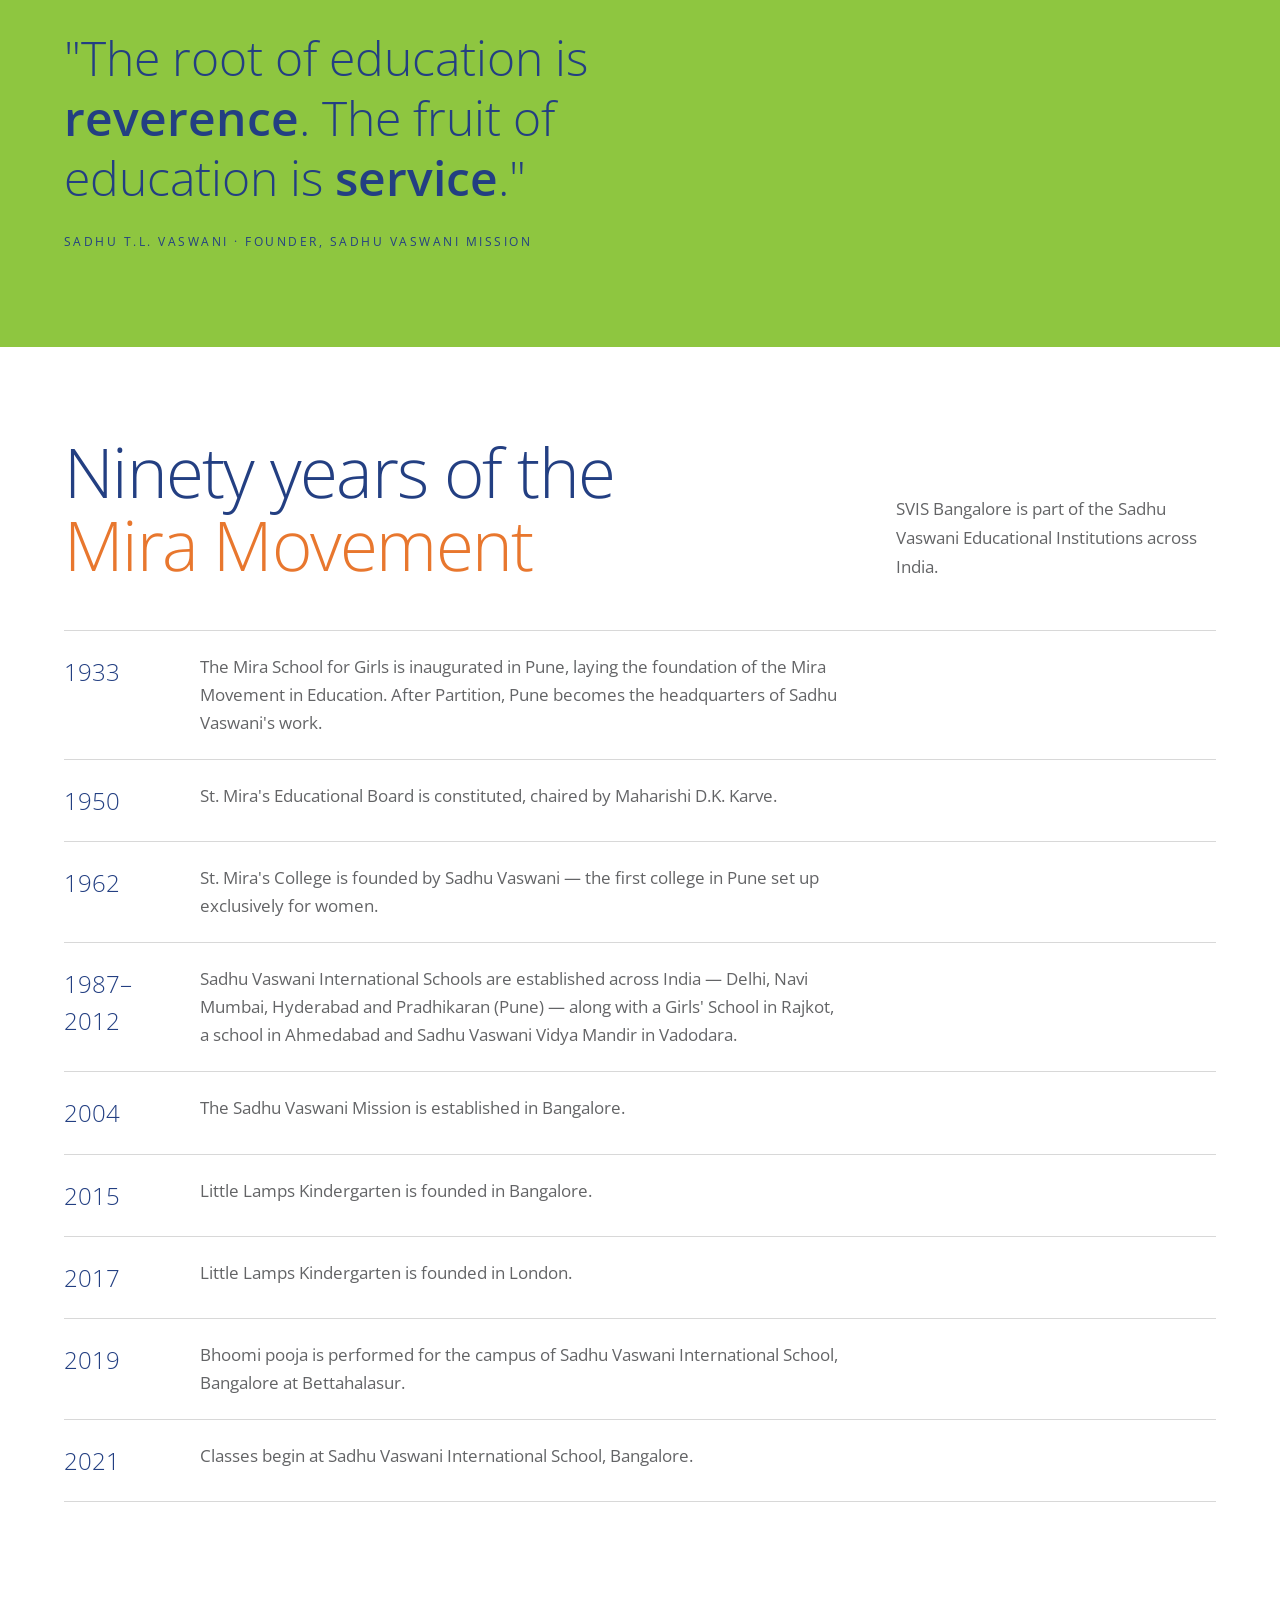
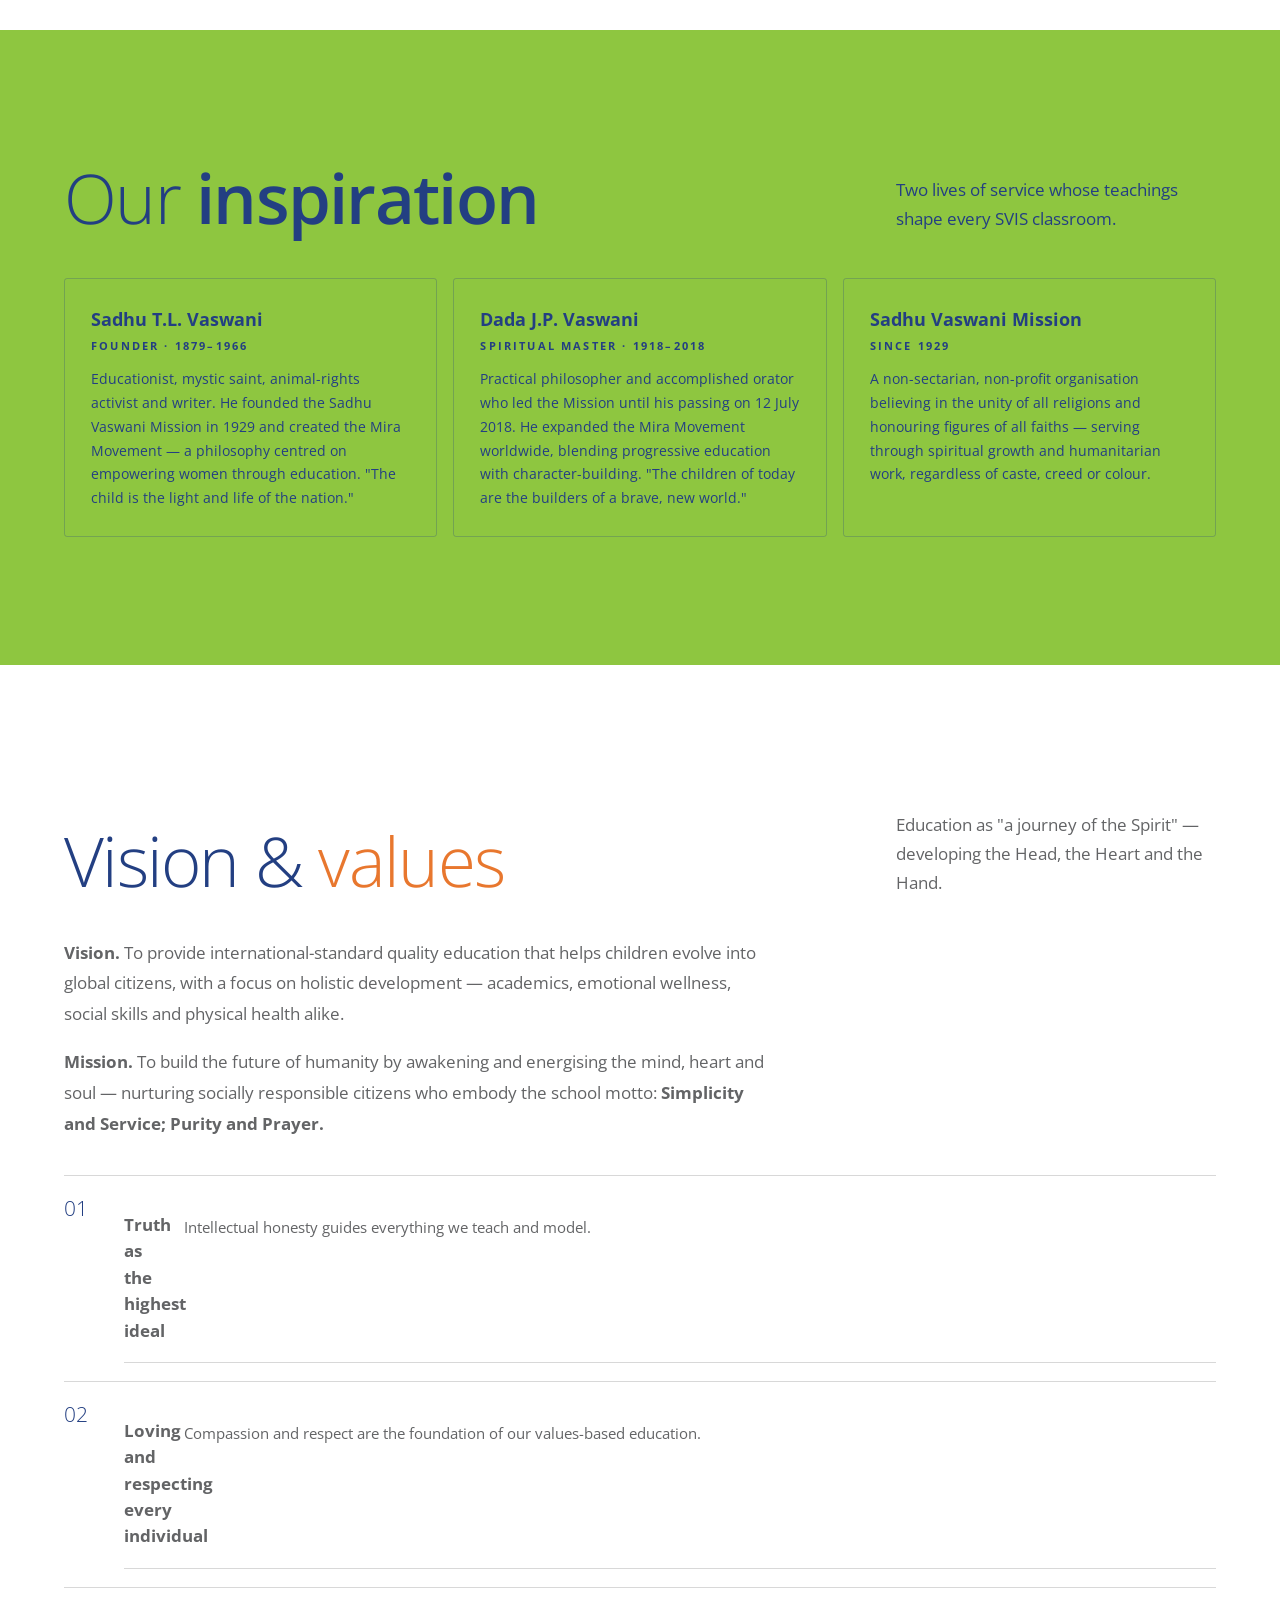
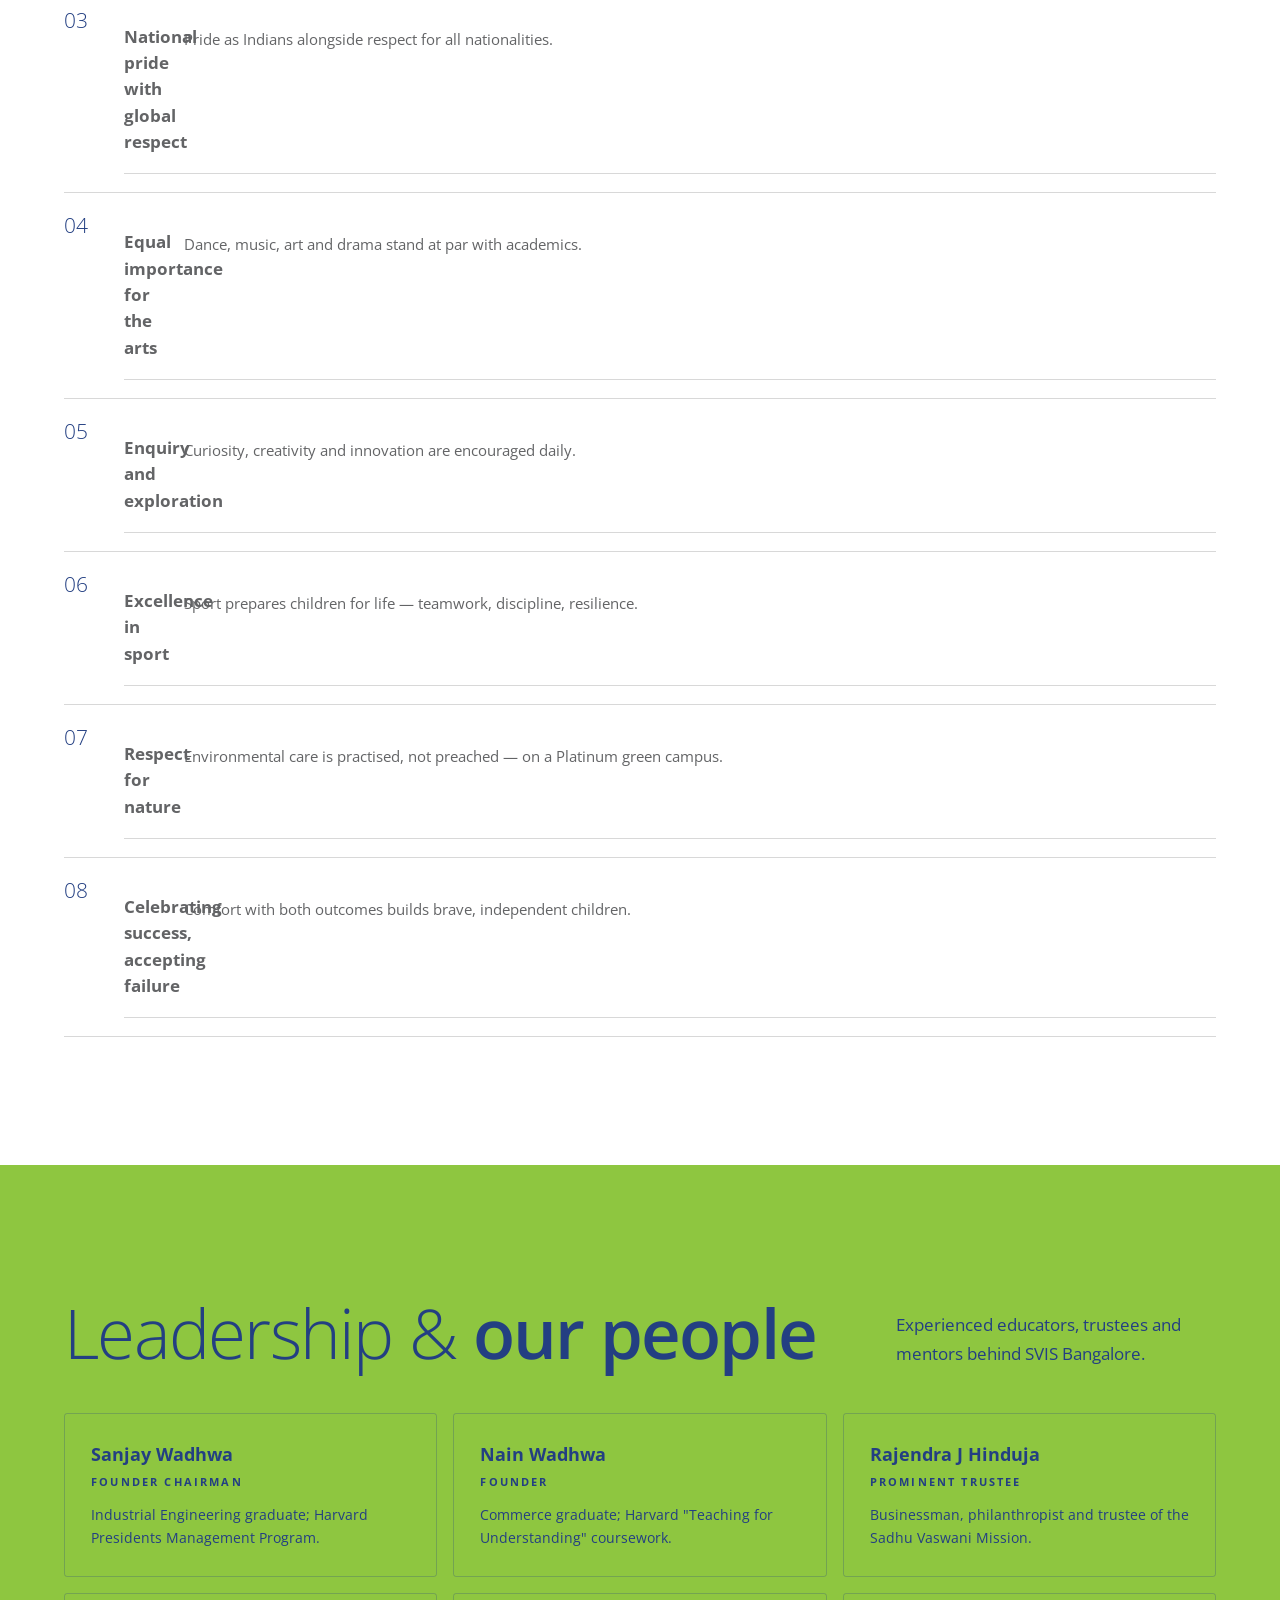
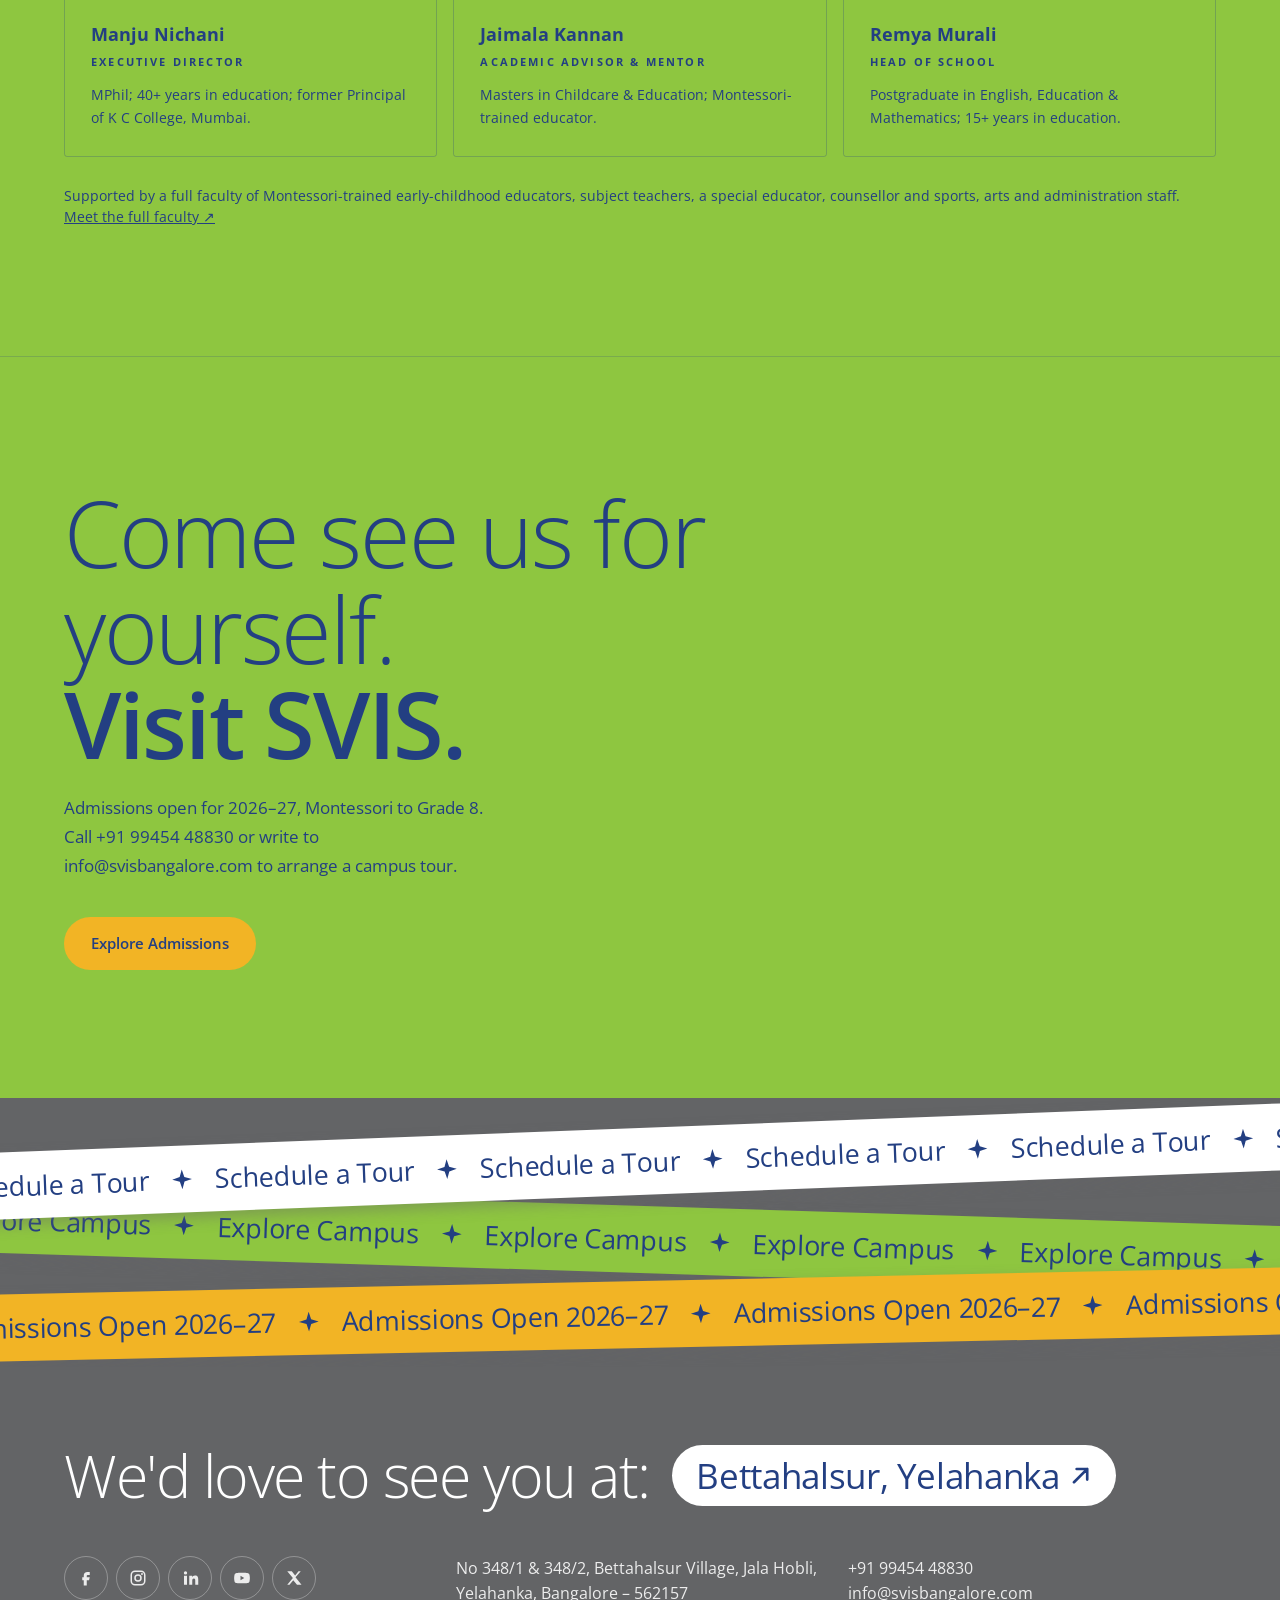
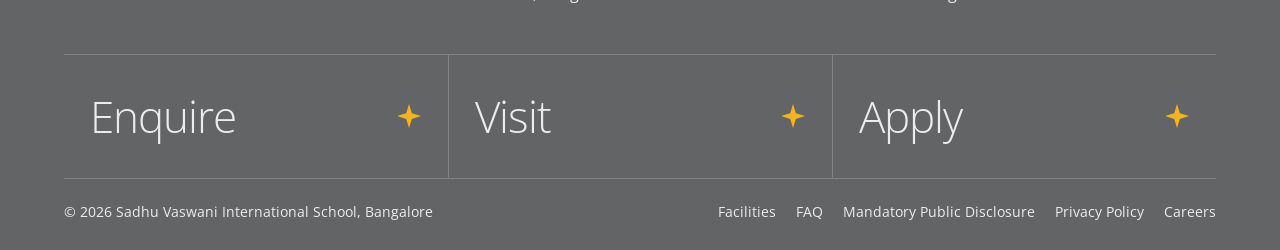
==== commit 6de58841: "Replace maroon with orange, yellow and blue accents" ====
--- a/about.html
+++ b/about.html
@@ -70,7 +70,7 @@
   .timeline p{color:var(--muted);line-height:1.65;max-width:64ch}
   .quote-band{background:var(--brand);color:var(--ink);padding-block:clamp(56px,8vw,96px)}
   .quote-band blockquote{font-family:var(--disp);font-size:clamp(1.6rem,4.6vw,3rem);line-height:1.25;font-weight:300;max-width:24ch}
-  .quote-band blockquote em{color:var(--maroon)}
+  .quote-band blockquote em{color:var(--ink);font-weight:600}
   .quote-band cite{display:block;margin-top:24px;font-style:normal;font-size:.78rem;letter-spacing:.2em;text-transform:uppercase;color:var(--ink)}
   .leader{border:1px solid var(--line);border-radius:3px;padding:26px;background:var(--card)}
   .leader b{font-family:var(--disp);font-size:1.15rem;display:block}
--- a/assets/svis.css
+++ b/assets/svis.css
@@ -1,7 +1,7 @@
   /* ============ TOKENS ============ */
   :root{
-    /* brand kit only: light green #8EC640 for fills (text on it is blue #233f82); no dark green #08693A in UI; secondary #636466 #8a220d, tertiary #f2b425 #233f82, plus white */
-    --brand:#8EC640; --ink:#233f82; --lime:#8EC640; --leaf:#8EC640; --grey:#636466; --maroon:#8a220d; --gold:#F2B425; --gold-deep:#F2B425; --blue:#233f82;
+    /* brand kit only: light green #8EC640 for fills (text on it is blue #233f82); no dark green #08693A in UI; grey #636466, yellow #f2b425, blue #233f82, orange #E8772E for heading accents, plus white; no maroon */
+    --brand:#8EC640; --ink:#233f82; --lime:#8EC640; --leaf:#8EC640; --grey:#636466; --orange:#E8772E; --gold:#F2B425; --gold-deep:#F2B425; --blue:#233f82;
     --paper:#FFFFFF; --card:#FFFFFF; --line:rgba(99,100,102,.25);
     --text:#636466; --muted:#636466; --eyebrow:#233f82; --heading:#233f82;
     --navy:#8EC640; --navy-2:#8EC640; --navy-3:#8EC640;
@@ -33,8 +33,8 @@
   .wrap{max-width:1500px;margin-inline:auto;padding-inline:var(--gutter)}
   .sh{display:grid;grid-template-columns:minmax(0,1fr) minmax(240px,320px);gap:clamp(24px,4vw,72px);align-items:end}
   .sh-h,.section-h{font-size:clamp(2.2rem,5.4vw,4.6rem);line-height:1.06;max-width:20ch}
-  .sh-h .hl{color:var(--maroon)}
-  .on-navy .sh-h .hl{color:var(--maroon)}
+  .sh-h .hl{color:var(--orange)}
+  .on-navy .sh-h .hl{color:var(--ink);font-weight:600}
   .fac-green .sh-h .hl{color:var(--lime)}
   .section-sub{color:var(--muted);margin-top:18px;max-width:52ch;line-height:1.7}
   .on-navy{background:var(--brand);color:var(--on-navy)}
@@ -128,14 +128,14 @@
   .menu ul{list-style:none}
   .menu li{border-bottom:1px solid rgba(35,63,130,.25)}
   .menu li a{display:block;padding:13px 0;border-radius:0;white-space:normal}
-  .menu li a:hover{background:none;color:var(--maroon)}
+  .menu li a:hover{background:none;text-decoration:underline;text-underline-offset:6px}
   .menu li b{display:block;font-weight:300;font-size:clamp(1.7rem,3vw,2.5rem);letter-spacing:-.02em;line-height:1.15}
   .menu li span{display:block;margin-top:5px;font-size:.95rem;font-weight:400;line-height:1.35;color:var(--on-navy-muted)}
-  .menu li a[aria-current="page"] b{color:var(--maroon)}
+  .menu li a[aria-current="page"] b{font-weight:600}
   .m-side{display:flex;flex-direction:column;gap:16px;font-size:.98rem;line-height:1.5;color:var(--on-navy-muted)}
   .m-side img{width:130px;height:auto}
   .m-side a{padding:0;display:inline;white-space:normal;font-weight:400;border-radius:0}
-  .m-side a:hover{background:none;color:var(--maroon);text-decoration:underline}
+  .m-side a:hover{background:none;text-decoration:underline}
   .m-side svg{width:84px;height:18px;color:var(--ink);margin-top:auto}
   @media(max-width:760px){.menu{grid-template-columns:1fr}.m-side img,.m-side svg{display:none}.menu li a{padding:9px 0}}
 
@@ -396,7 +396,7 @@
   .cta-band{position:relative;overflow:hidden}
   .cta-band h2{font-size:clamp(2.6rem,7.2vw,5.8rem);line-height:1.04;max-width:14ch}
   .cta-band .line,.cta-band .line-in{display:block}
-  .cta-band h2 em{color:var(--maroon)}
+  .cta-band h2 em{color:var(--ink);font-weight:600}
   .cta-band p{color:var(--on-navy-muted);margin-top:22px;max-width:44ch;line-height:1.7}
   .cta-band .btn{margin-top:36px}
 
